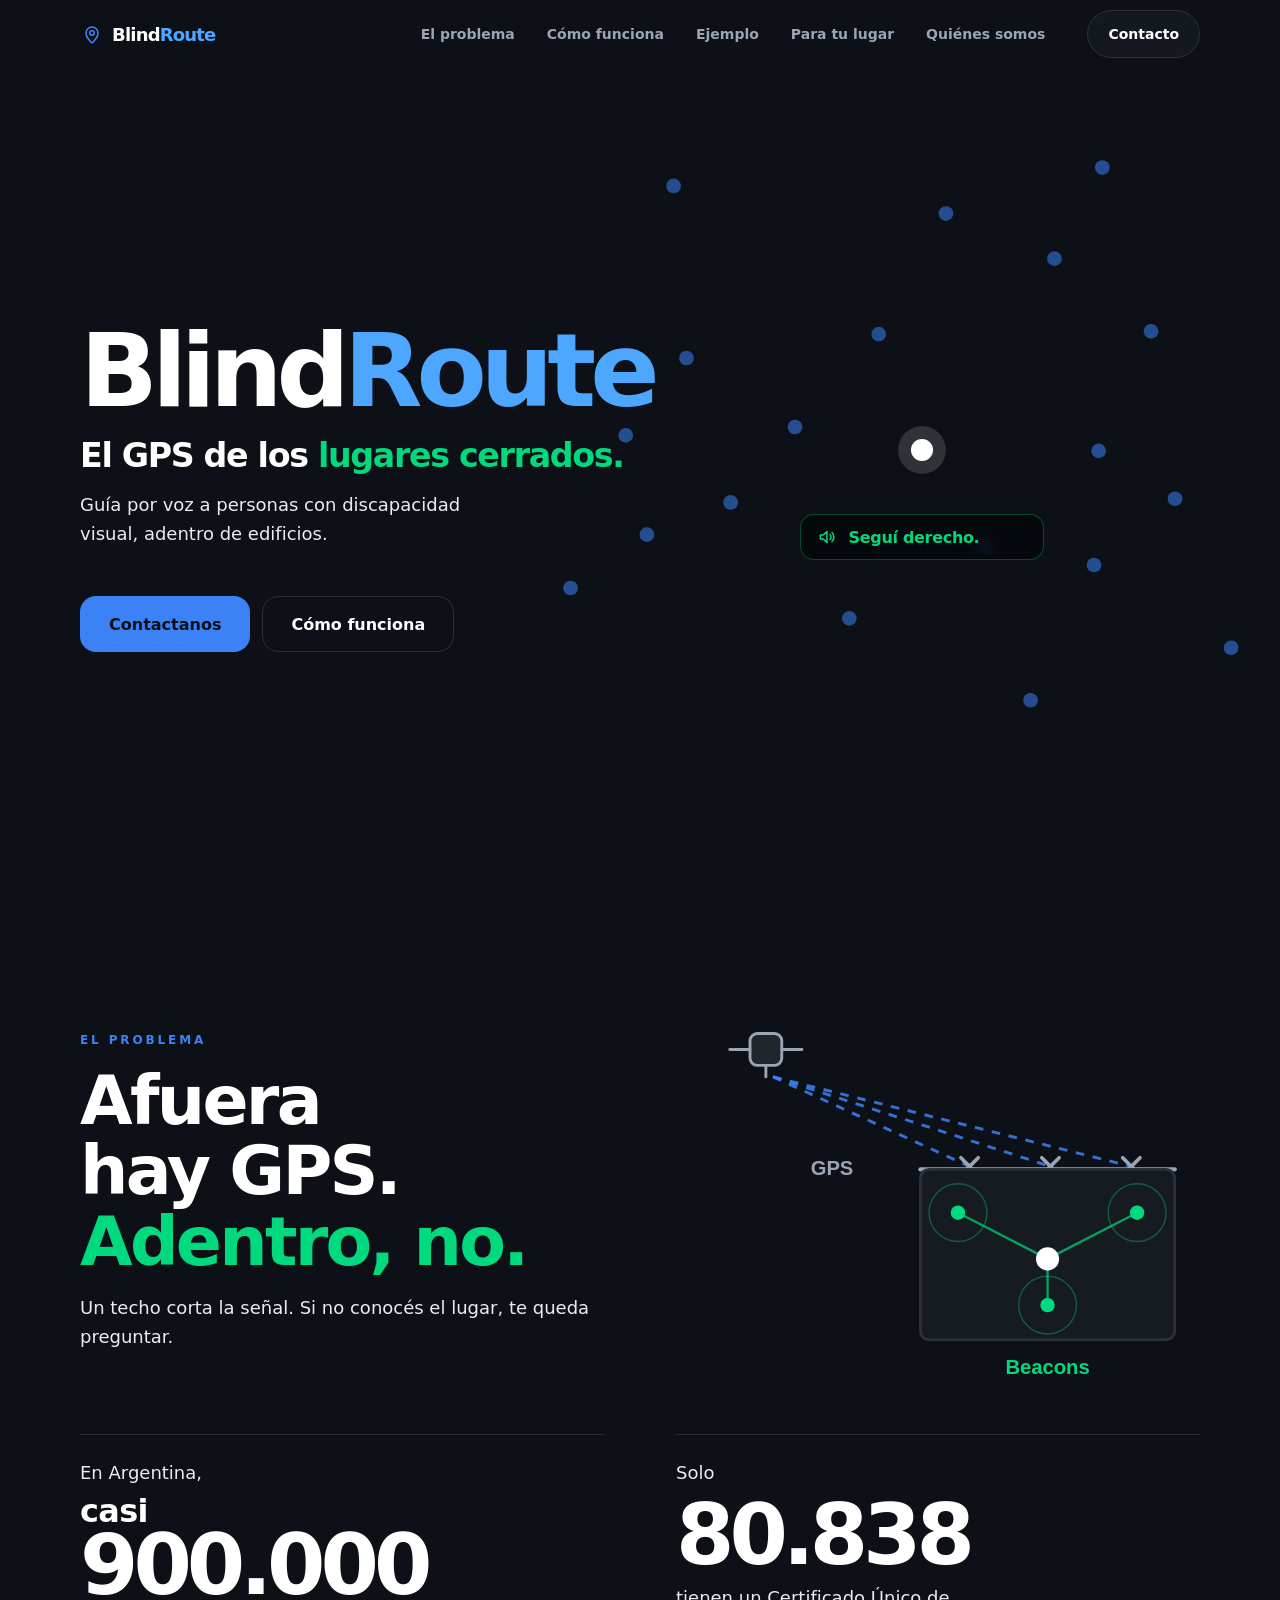
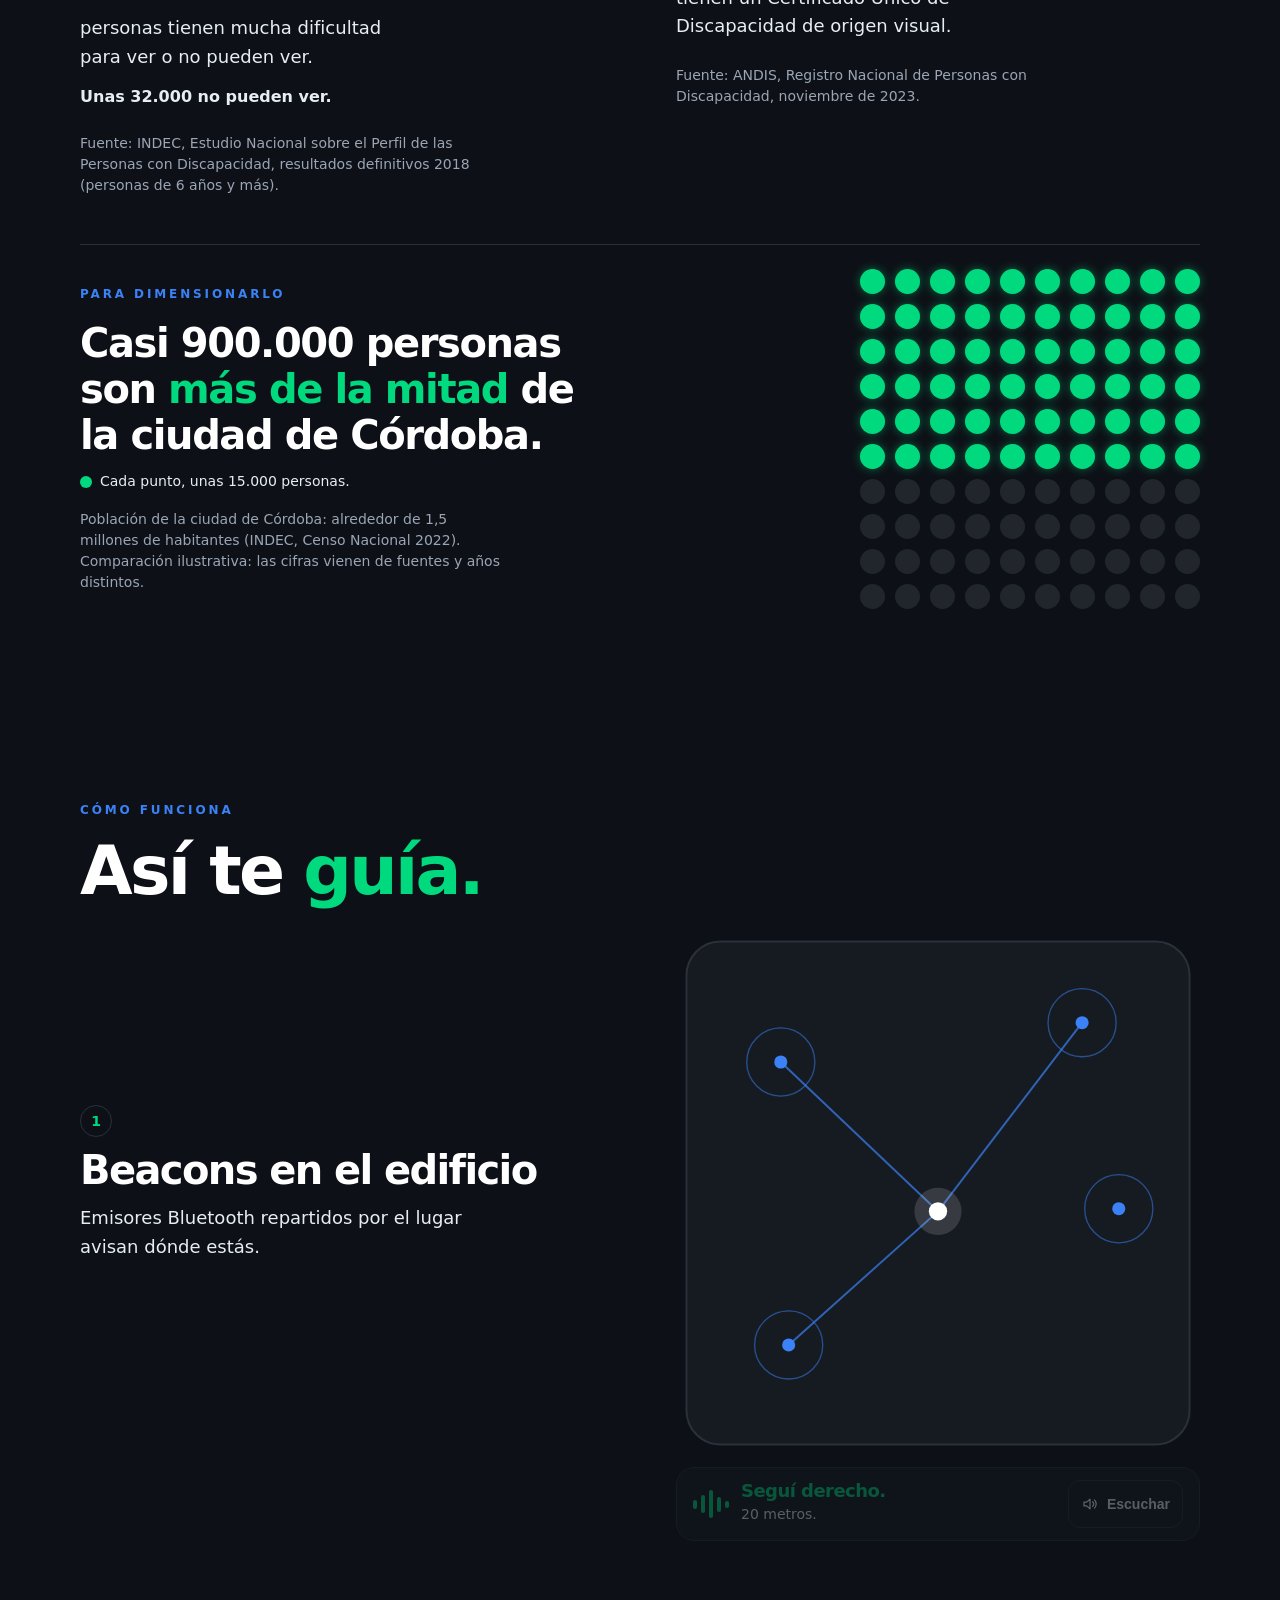
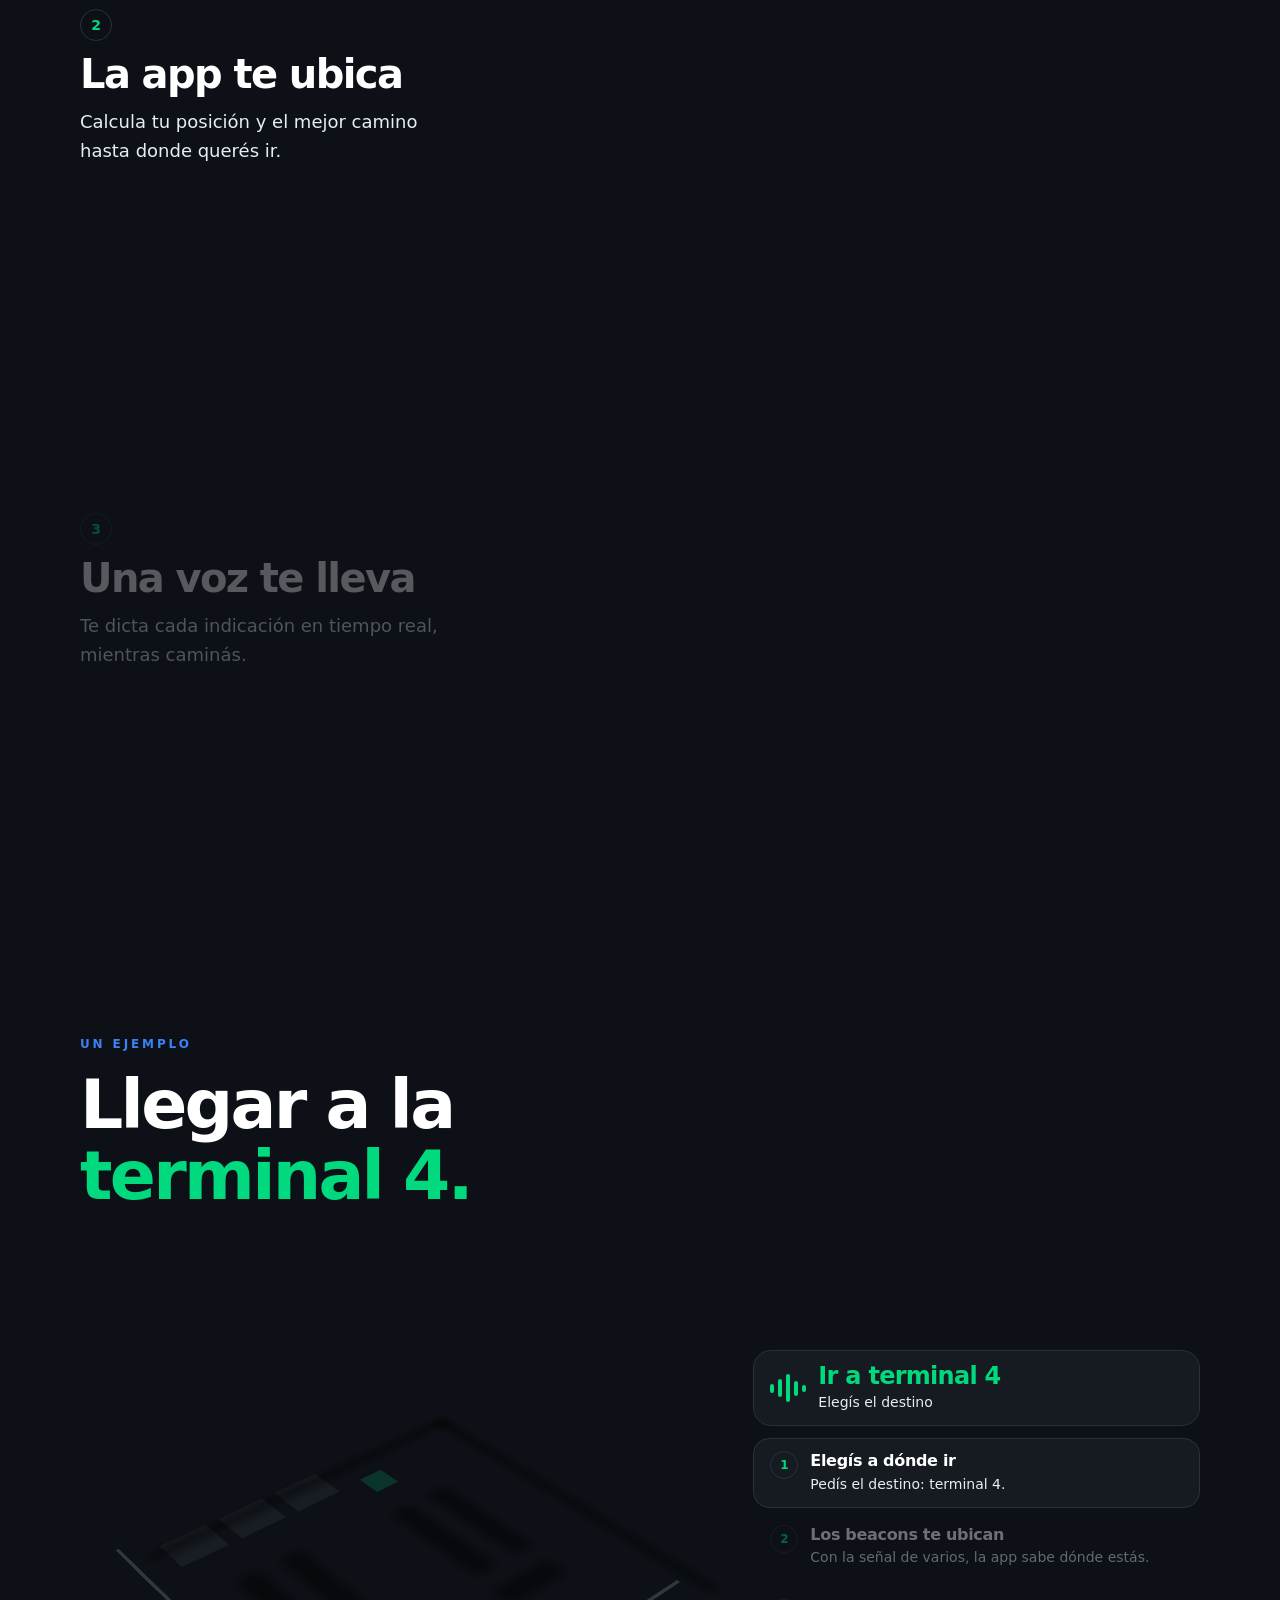
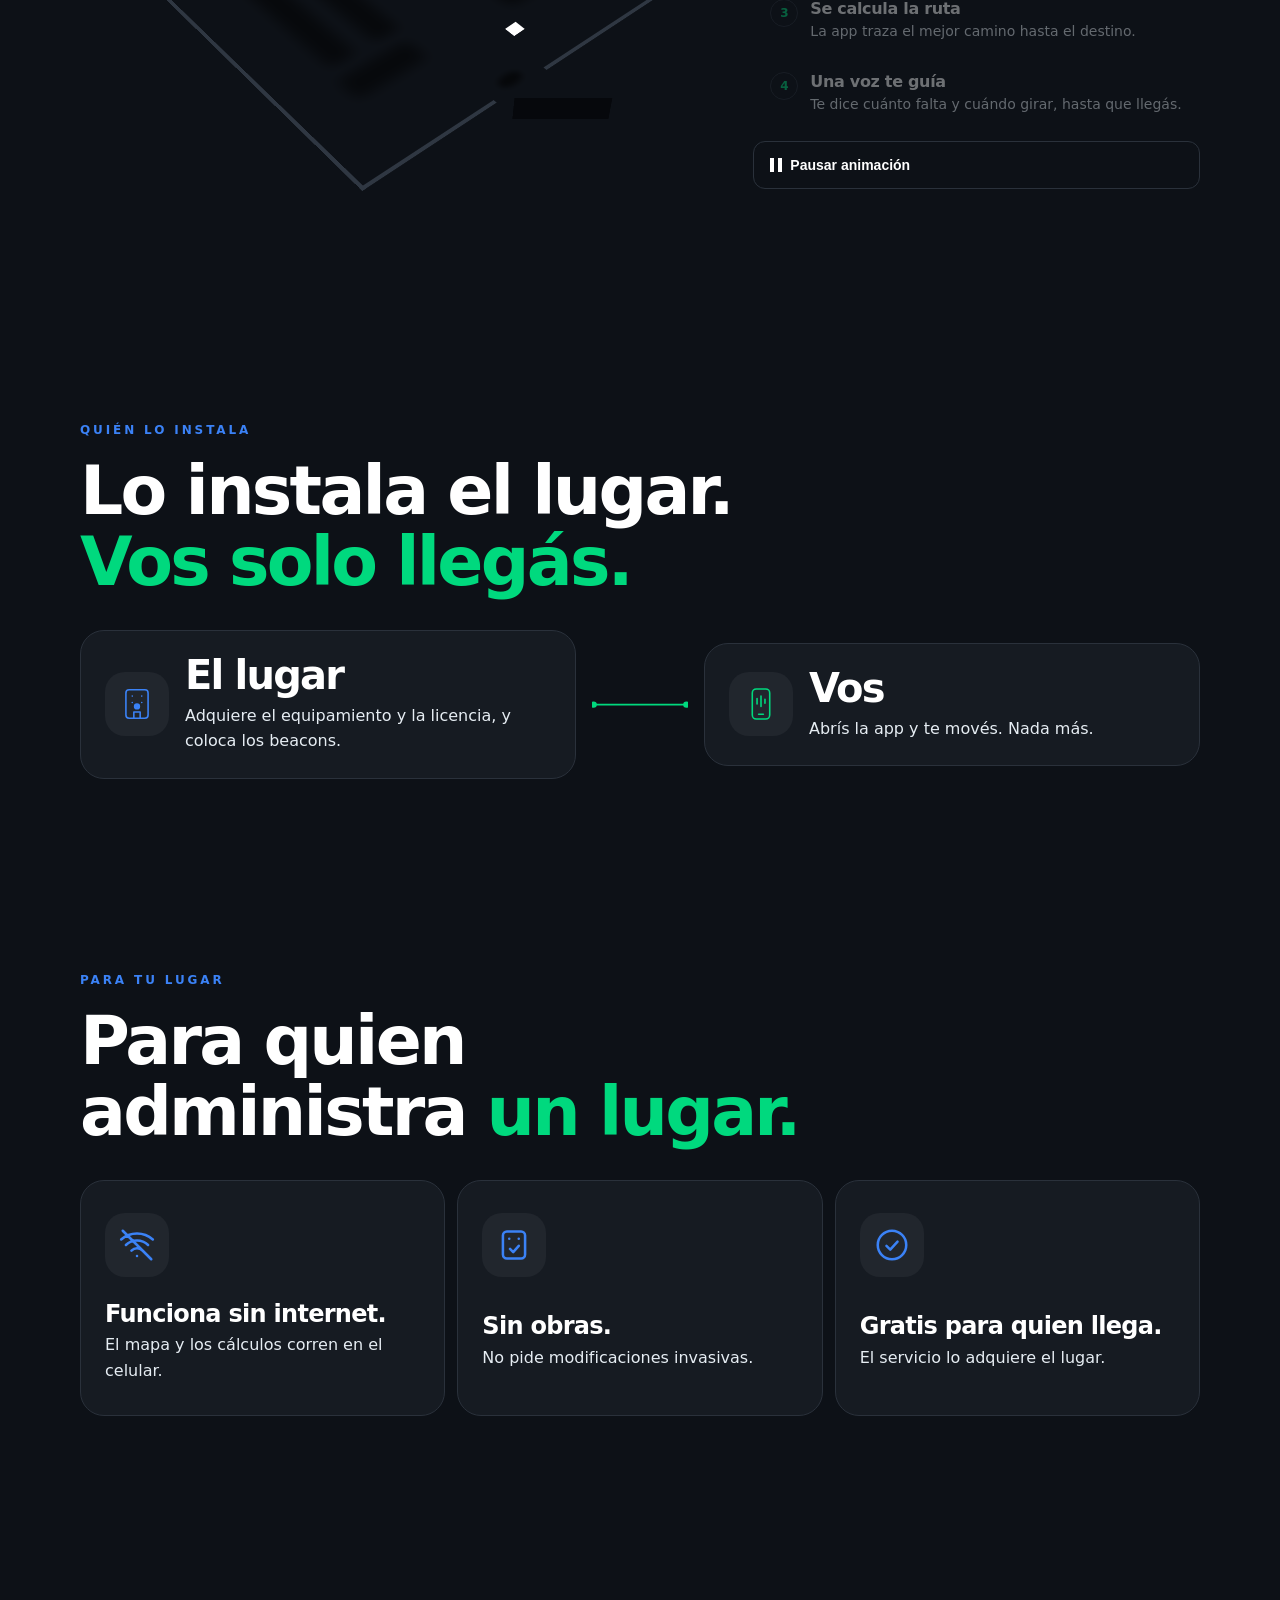
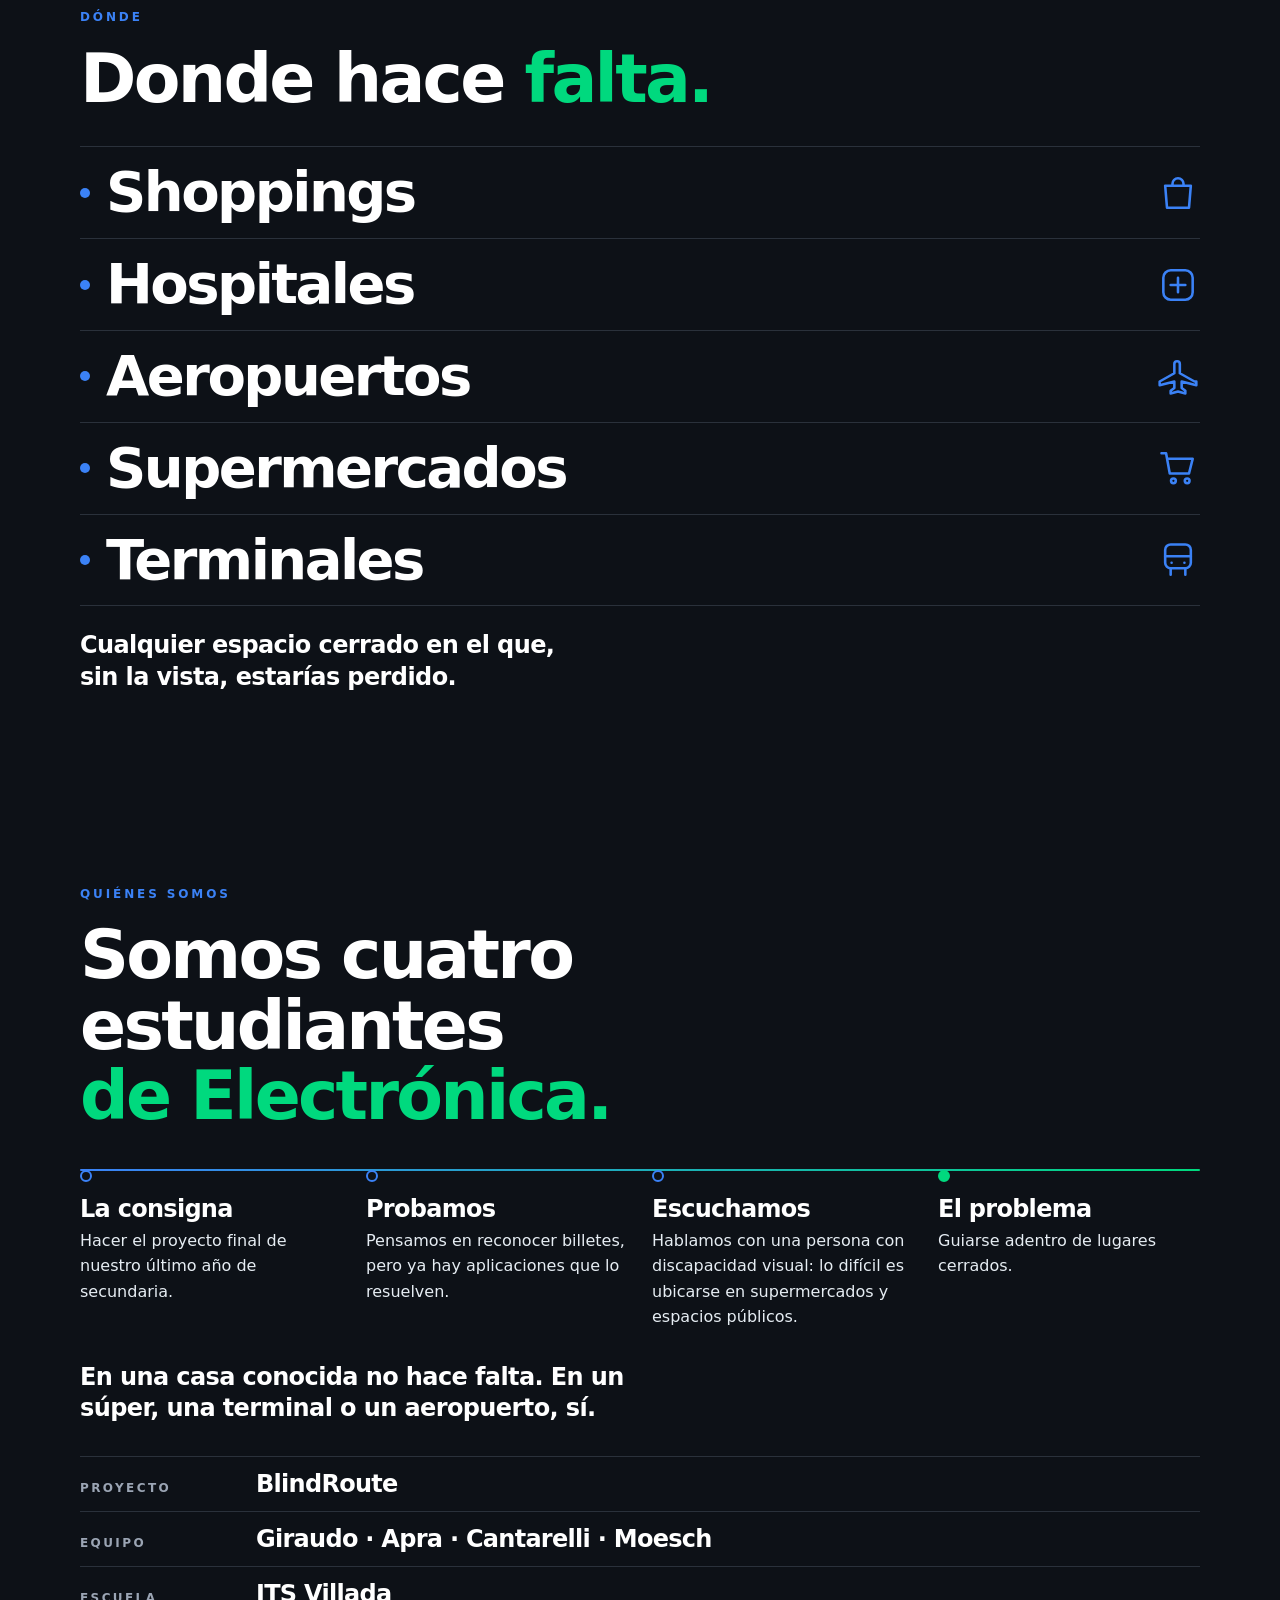
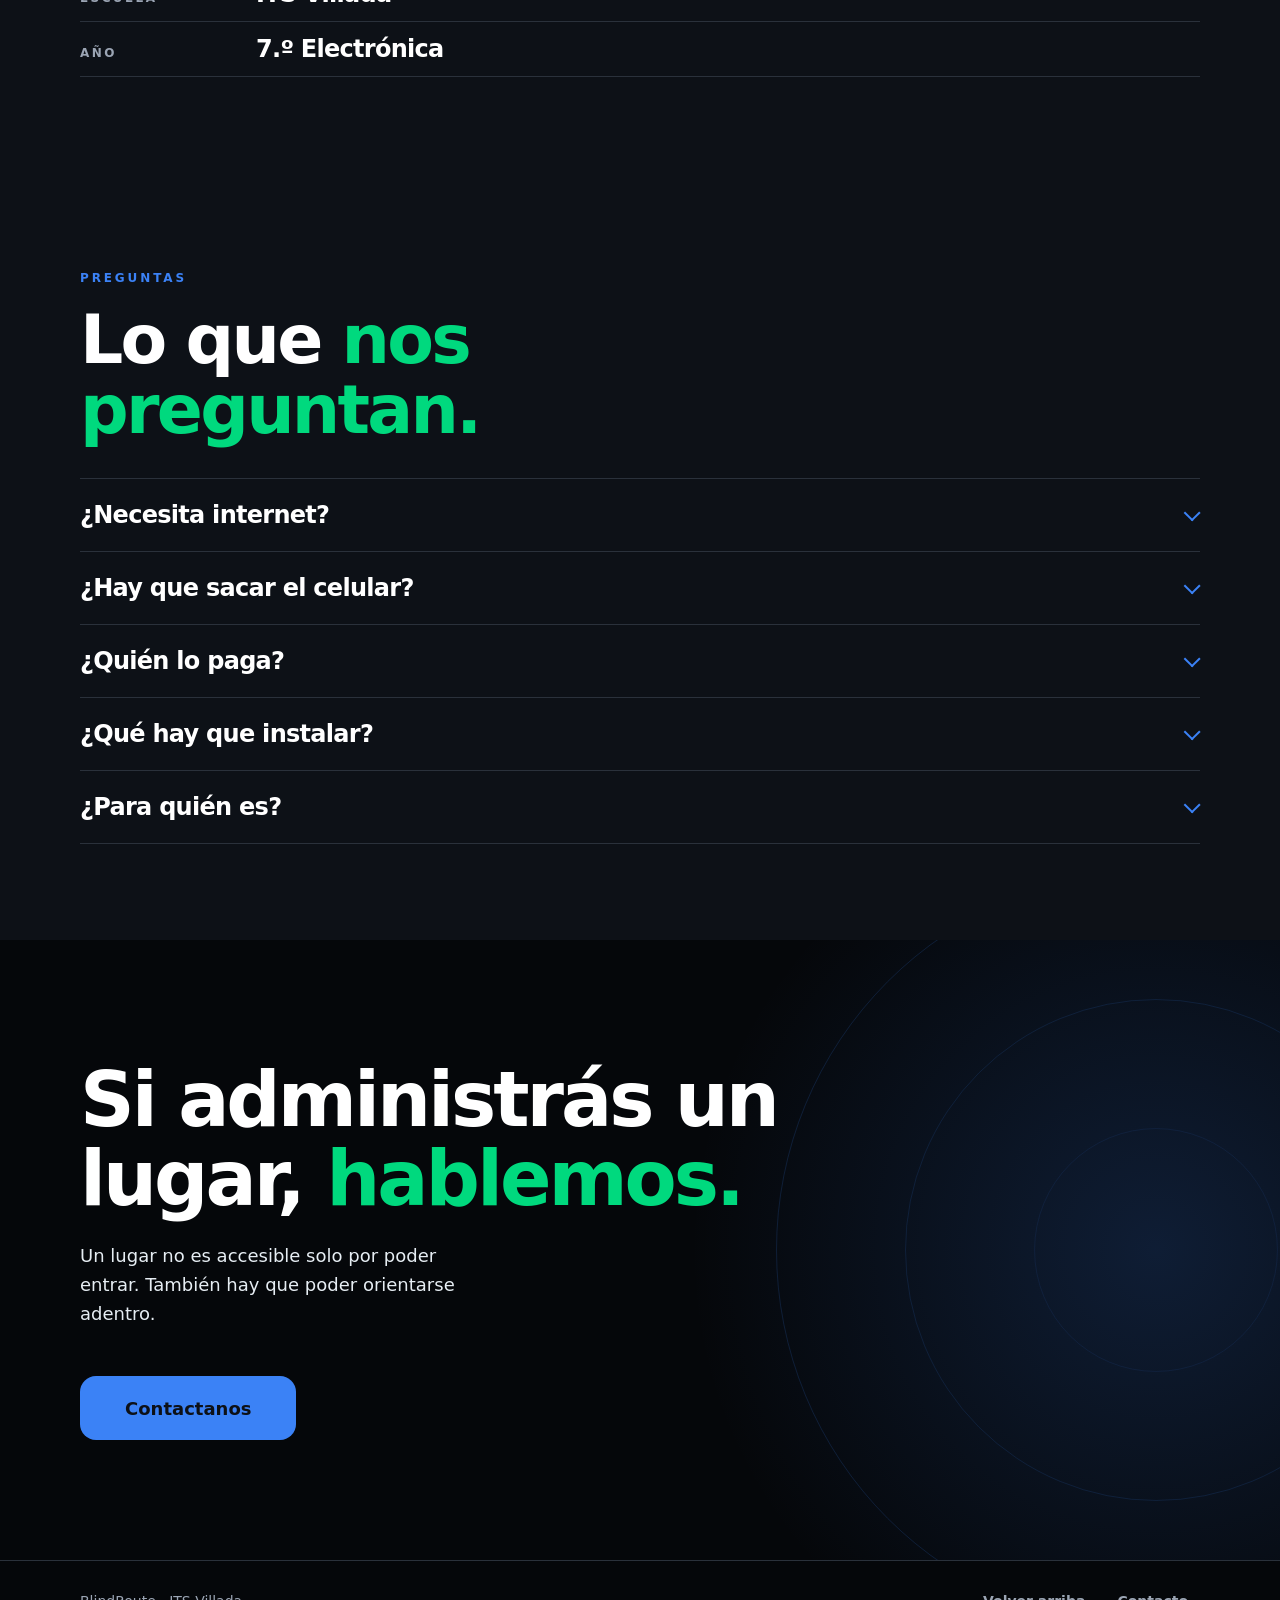
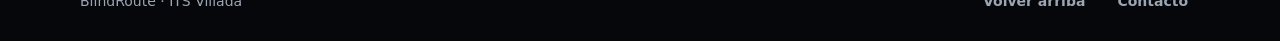
==== index.html @ 5368b957 "Sitio web de BlindRoute" ====
<!doctype html>
<html lang="es-AR">
<head>
<meta charset="utf-8">
<meta name="viewport" content="width=device-width, initial-scale=1, viewport-fit=cover">
<title>BlindRoute · El GPS de los lugares cerrados</title>
<meta name="description" content="BlindRoute guía por voz a personas con discapacidad visual adentro de lugares cerrados, donde el GPS no llega. Proyecto final de 7.º Electrónica, ITS Villada.">
<meta name="theme-color" content="#0D1117">
<meta name="color-scheme" content="dark">
<meta property="og:type" content="website">
<meta property="og:locale" content="es_AR">
<meta property="og:site_name" content="BlindRoute">
<meta property="og:title" content="BlindRoute · El GPS de los lugares cerrados">
<meta property="og:description" content="Navegación por voz adentro de edificios, para personas con discapacidad visual.">
<!-- PENDIENTE (dominio): og:url, og:image (URL absoluta de assets/img/og.png) y <link rel="canonical">. Ver CLAUDE.md. -->
<link rel="icon" href="assets/img/favicon.svg" type="image/svg+xml">
<link rel="apple-touch-icon" href="assets/img/apple-touch-icon.png">
<link rel="stylesheet" href="assets/css/site.css?v=9">
</head>
<body>

<svg width="0" height="0" style="position:absolute" aria-hidden="true" focusable="false">
  <defs>
    <symbol id="i-pin" viewBox="0 0 24 24"><path d="M12 21s-6-5.4-6-10a6 6 0 1 1 12 0c0 4.6-6 10-6 10z"/><circle cx="12" cy="11" r="2.2"/></symbol>
    <symbol id="i-speaker" viewBox="0 0 24 24"><path d="M4 9.5v5h3.5L12 18.5v-13L7.5 9.5H4z"/><path d="M15.5 9a4 4 0 0 1 0 6M18 6.5a8 8 0 0 1 0 11"/></symbol>
    <symbol id="i-store" viewBox="0 0 24 24"><path d="M5 8h14l-1 12H6L5 8z"/><path d="M9 8V7a3 3 0 0 1 6 0v1"/></symbol>
    <symbol id="i-hospital" viewBox="0 0 24 24"><rect x="4" y="4" width="16" height="16" rx="4"/><path d="M12 8v8M8 12h8"/></symbol>
    <symbol id="i-plane" viewBox="0 0 24 24"><path d="M21 15l-8-4.5V5.5a1.5 1.5 0 0 0-3 0v5L2 15v2l8-2v3.5l-2 1.5v1.5l4-1 4 1V20l-2-1.5V15l8 2v-2z"/></symbol>
    <symbol id="i-cart" viewBox="0 0 24 24"><path d="M3 4h2.5l2 11h10.5l2-8H6.6"/><circle cx="9.5" cy="19" r="1.3"/><circle cx="17" cy="19" r="1.3"/></symbol>
    <symbol id="i-bus" viewBox="0 0 24 24"><rect x="5" y="3.5" width="14" height="13" rx="3"/><path d="M5 10h14M8 16.5V20M16 16.5V20M8.5 13.5h.01M15.5 13.5h.01"/></symbol>
    <symbol id="i-offline" viewBox="0 0 24 24"><path d="M2 8.5a15 15 0 0 1 20 0M5 12a10 10 0 0 1 14 0M8.5 15.5a5 5 0 0 1 7 0M12 19h.01M3 3l18 18"/></symbol>
    <symbol id="i-obras" viewBox="0 0 24 24"><rect x="5" y="3.5" width="14" height="17" rx="2.5"/><path d="M9 8h.01M15 8h.01M9.5 14.5l2 2 3.5-4"/></symbol>
    <symbol id="i-gratis" viewBox="0 0 24 24"><circle cx="12" cy="12" r="9"/><path d="M8.5 12.5l2.4 2.4 4.6-5"/></symbol>
  </defs>
</svg>

<a class="skip" href="#contenido">Saltar al contenido</a>

<header class="top">
  <div class="caja">
    <a class="brand" href="#inicio" aria-label="BlindRoute, inicio"><svg class="ico pin" aria-hidden="true"><use href="#i-pin"/></svg><span>Blind<span class="marca-r">Route</span></span></a>
    <nav class="nav" aria-label="Secciones">
      <a href="#problema">El problema</a>
      <a href="#como-funciona">Cómo funciona</a>
      <a href="#ejemplo">Ejemplo</a>
      <a href="#para-tu-lugar">Para tu lugar</a>
      <a href="#somos">Quiénes somos</a>
    </nav>
    <a class="pill" href="contacto/">Contacto</a>
  </div>
  <div class="avance" aria-hidden="true"></div>
</header>

<main id="contenido">

  <!-- Inicio -->
  <section class="hero" id="inicio" aria-labelledby="h-inicio">
    <div class="campo-wrap" aria-hidden="true">
      <svg class="campo" viewBox="0 0 1000 1000" aria-hidden="true" focusable="false"><g class="ondas"><circle class="onda" cx="500" cy="500" r="480" style="--d:0s"/><circle class="onda" cx="500" cy="500" r="480" style="--d:-1.6s"/><circle class="onda" cx="500" cy="500" r="480" style="--d:-3.2s"/></g><g class="reposo"><circle cx="500" cy="500" r="160"/><circle cx="500" cy="500" r="320"/><circle cx="500" cy="500" r="480"/></g><g class="faros"><circle class="faro" cx="201" cy="592" r="8" style="--t:1.53s"/><circle class="faro" cx="749" cy="371" r="8" style="--t:1.21s"/><circle class="faro" cx="178" cy="484" r="8" style="--t:0.03s"/><circle class="faro" cx="618" cy="772" r="8" style="--t:1.37s"/><circle class="faro" cx="230" cy="213" r="8" style="--t:0.74s"/><circle class="faro" cx="687" cy="625" r="8" style="--t:0.65s"/><circle class="faro" cx="836" cy="715" r="8" style="--t:0.79s"/><circle class="faro" cx="453" cy="374" r="8" style="--t:1.34s"/><circle class="faro" cx="950" cy="449" r="8" style="--t:1.33s"/><circle class="faro" cx="569" cy="605" r="8" style="--t:1.25s"/><circle class="faro" cx="362" cy="475" r="8" style="--t:1.41s"/><circle class="faro" cx="775" cy="553" r="8" style="--t:1.20s"/><circle class="faro" cx="118" cy="650" r="8" style="--t:0.91s"/><circle class="faro" cx="292" cy="557" r="8" style="--t:0.56s"/><circle class="faro" cx="696" cy="193" r="8" style="--t:0.44s"/><circle class="faro" cx="421" cy="683" r="8" style="--t:0.39s"/><circle class="faro" cx="526" cy="243" r="8" style="--t:0.98s"/><circle class="faro" cx="644" cy="292" r="8" style="--t:0.93s"/><circle class="faro" cx="692" cy="501" r="8" style="--t:0.32s"/><circle class="faro" cx="244" cy="400" r="8" style="--t:1.14s"/></g><circle class="yo-halo" cx="500" cy="500" r="26"/><circle class="yo" cx="500" cy="500" r="12"/></svg>
      <div class="subtitulo">
        <svg class="ico" aria-hidden="true"><use href="#i-speaker"/></svg>
        <span class="frases"><b>Seguí derecho.</b><b>Girá a la derecha.</b><b>Llegaste.</b></span>
      </div>
    </div>
    <div class="hero-txt">
      <h1 id="h-inicio" class="rise" style="--i:1">Blind<span class="marca-r">Route</span></h1>
      <p class="eslogan rise" style="--i:2">El GPS de los <span>lugares cerrados.</span></p>
      <p class="lead rise" style="--i:3">Guía por voz a personas con discapacidad visual, adentro de edificios.</p>
      <div class="btns rise" style="--i:4">
        <a class="btn btn-primary" href="contacto/">Contactanos</a>
        <a class="btn btn-ghost" href="#como-funciona">Cómo funciona</a>
      </div>
    </div>
  </section>

  <!-- El problema -->
  <section class="sec problema" id="problema" aria-labelledby="h-problema">
    <div class="wrap">
      <div class="prob">
        <div>
          <p class="eyebrow reveal">El problema</p>
          <h2 id="h-problema" class="reveal" style="--i:1">Afuera hay GPS. <span>Adentro, no.</span></h2>
          <p class="lead reveal" style="--i:2">Un techo corta la señal. Si no conocés el lugar, te queda preguntar.</p>
        </div>
        <figure class="diag reveal" style="--i:2">
          <svg viewBox="0 0 360 270" role="img" aria-label="Un satélite envía señal de GPS, pero el techo de un edificio la frena. Adentro, los beacons sí llegan a la persona.">
            <g class="sat"><rect x="54" y="26" width="22" height="22" rx="5"/><path d="M40 37h14M76 37h14M65 48v8"/></g>
            <g class="rayos"><path d="M70 56L206 118"/><path d="M70 56L262 118"/><path d="M70 56L318 118"/></g>
            <g class="tope"><path d="M200 112l12 12M212 112l-12 12"/><path d="M256 112l12 12M268 112l-12 12"/><path d="M312 112l12 12M324 112l-12 12"/></g>
            <path class="techo" d="M172 120H348"/>
            <rect class="edificio" x="172" y="120" width="176" height="118" rx="6"/>
            <g class="adentro">
              <circle class="anillo-d" cx="198" cy="150" r="20"/><circle class="punto-d" cx="198" cy="150" r="5"/>
              <circle class="anillo-d" cx="322" cy="150" r="20"/><circle class="punto-d" cx="322" cy="150" r="5"/>
              <circle class="anillo-d" cx="260" cy="214" r="20"/><circle class="punto-d" cx="260" cy="214" r="5"/>
              <path class="enlace" d="M198 150L260 182M322 150L260 182M260 214L260 182"/>
              <circle class="persona-d" cx="260" cy="182" r="8"/>
            </g>
            <text class="et et-gps" x="96" y="124">GPS</text>
            <text class="et et-b" x="260" y="262" text-anchor="middle">Beacons</text>
          </svg>
        </figure>
      </div>
      <div class="cifras">
        <article class="cifra reveal" style="--i:1">
          <p class="d">En Argentina, <strong class="num"><span class="casi">casi</span> <span class="nn">900.000</span></strong> personas tienen mucha dificultad para ver o no pueden ver.</p>
          <p class="apoyo">Unas 32.000 no pueden ver.</p>
          <p class="fuente">Fuente: INDEC, Estudio Nacional sobre el Perfil de las Personas con Discapacidad, resultados definitivos 2018 (personas de 6 años y más).</p>
        </article>
        <article class="cifra reveal" style="--i:2">
          <p class="d">Solo <strong class="num"><span class="nn">80.838</span></strong> tienen un Certificado Único de Discapacidad de origen visual.</p>
          <p class="fuente">Fuente: ANDIS, Registro Nacional de Personas con Discapacidad, noviembre de 2023.</p>
        </article>
      </div>

      <!-- Analogía: casi 900.000 personas frente a la población de la ciudad de Córdoba (alrededor de 1,5 millones, Censo 2022). -->
      <figure class="cba reveal" style="--i:3" aria-labelledby="cba-frase">
        <div class="cba-txt">
          <p class="eyebrow">Para dimensionarlo</p>
          <p class="cba-frase" id="cba-frase">Casi 900.000 personas son <strong>más de la mitad</strong> de la ciudad de Córdoba.</p>
          <p class="cba-leyenda"><span class="pt" aria-hidden="true"></span>Cada punto, unas 15.000 personas.</p>
          <figcaption class="fuente">Población de la ciudad de Córdoba: alrededor de 1,5 millones de habitantes (INDEC, Censo Nacional 2022). Comparación ilustrativa: las cifras vienen de fuentes y años distintos.</figcaption>
        </div>
        <div class="cba-grilla" aria-hidden="true"><i class="on" style="--k:0"></i><i class="on" style="--k:1"></i><i class="on" style="--k:2"></i><i class="on" style="--k:3"></i><i class="on" style="--k:4"></i><i class="on" style="--k:5"></i><i class="on" style="--k:6"></i><i class="on" style="--k:7"></i><i class="on" style="--k:8"></i><i class="on" style="--k:9"></i><i class="on" style="--k:10"></i><i class="on" style="--k:11"></i><i class="on" style="--k:12"></i><i class="on" style="--k:13"></i><i class="on" style="--k:14"></i><i class="on" style="--k:15"></i><i class="on" style="--k:16"></i><i class="on" style="--k:17"></i><i class="on" style="--k:18"></i><i class="on" style="--k:19"></i><i class="on" style="--k:20"></i><i class="on" style="--k:21"></i><i class="on" style="--k:22"></i><i class="on" style="--k:23"></i><i class="on" style="--k:24"></i><i class="on" style="--k:25"></i><i class="on" style="--k:26"></i><i class="on" style="--k:27"></i><i class="on" style="--k:28"></i><i class="on" style="--k:29"></i><i class="on" style="--k:30"></i><i class="on" style="--k:31"></i><i class="on" style="--k:32"></i><i class="on" style="--k:33"></i><i class="on" style="--k:34"></i><i class="on" style="--k:35"></i><i class="on" style="--k:36"></i><i class="on" style="--k:37"></i><i class="on" style="--k:38"></i><i class="on" style="--k:39"></i><i class="on" style="--k:40"></i><i class="on" style="--k:41"></i><i class="on" style="--k:42"></i><i class="on" style="--k:43"></i><i class="on" style="--k:44"></i><i class="on" style="--k:45"></i><i class="on" style="--k:46"></i><i class="on" style="--k:47"></i><i class="on" style="--k:48"></i><i class="on" style="--k:49"></i><i class="on" style="--k:50"></i><i class="on" style="--k:51"></i><i class="on" style="--k:52"></i><i class="on" style="--k:53"></i><i class="on" style="--k:54"></i><i class="on" style="--k:55"></i><i class="on" style="--k:56"></i><i class="on" style="--k:57"></i><i class="on" style="--k:58"></i><i class="on" style="--k:59"></i><i></i><i></i><i></i><i></i><i></i><i></i><i></i><i></i><i></i><i></i><i></i><i></i><i></i><i></i><i></i><i></i><i></i><i></i><i></i><i></i><i></i><i></i><i></i><i></i><i></i><i></i><i></i><i></i><i></i><i></i><i></i><i></i><i></i><i></i><i></i><i></i><i></i><i></i><i></i><i></i></div>
      </figure>
    </div>
  </section>

  <!-- Cómo funciona: una sola escena que cambia mientras bajás -->
  <section class="sec como" id="como-funciona" aria-labelledby="h-como">
    <div class="wrap">
      <p class="eyebrow reveal">Cómo funciona</p>
      <h2 id="h-como" class="reveal" style="--i:1">Así te <span>guía.</span></h2>
    </div>
    <div class="demo wrap" data-step="3">
      <div class="escena-wrap">
        <svg class="escena" viewBox="0 0 400 400" role="img" aria-label="Esquema de un espacio con cuatro beacons. La app calcula tu posición a partir de la señal de tres de ellos y traza el camino hasta tu destino.">
          <rect class="marco" x="8" y="8" width="384" height="384" rx="26"/>
          <g class="beacons">
            <g class="beacon"><circle class="anillo" cx="80" cy="100" r="26"/><circle class="anillo a2" cx="80" cy="100" r="26"/><circle class="punto" cx="80" cy="100" r="5"/></g>
            <g class="beacon"><circle class="anillo" cx="310" cy="70" r="26"/><circle class="anillo a2" cx="310" cy="70" r="26"/><circle class="punto" cx="310" cy="70" r="5"/></g>
            <g class="beacon"><circle class="anillo" cx="338" cy="212" r="26"/><circle class="anillo a2" cx="338" cy="212" r="26"/><circle class="punto" cx="338" cy="212" r="5"/></g>
            <g class="beacon"><circle class="anillo" cx="86" cy="316" r="26"/><circle class="anillo a2" cx="86" cy="316" r="26"/><circle class="punto" cx="86" cy="316" r="5"/></g>
          </g>
          <g class="lineas">
            <path pathLength="1" d="M200 214 L80 100"/><path pathLength="1" d="M200 214 L310 70"/><path pathLength="1" d="M200 214 L86 316"/>
          </g>
          <path class="camino" pathLength="1" d="M200 214 V340 H312"/>
          <circle class="meta" cx="312" cy="340" r="9"/>
          <circle class="tu-halo" cx="200" cy="214" r="18"/><circle class="tu" cx="200" cy="214" r="7"/>
        </svg>
        <div class="voz" aria-live="polite">
          <div class="onda-voz" aria-hidden="true"><i></i><i></i><i></i><i></i><i></i></div>
          <div><b>Seguí derecho.</b><span>20 metros.</span></div>
          <button class="hablar" type="button" aria-label="Escuchar la indicación" aria-pressed="false" data-frase="Seguí derecho, 20 metros." hidden>
            <svg class="ico" aria-hidden="true"><use href="#i-speaker"/></svg><span>Escuchar</span>
          </button>
        </div>
      </div>
      <ol class="pasos" role="list">
        <li class="paso" data-n="1">
          <span class="n" aria-hidden="true">1</span>
          <h3>Beacons en el edificio</h3>
          <p>Emisores Bluetooth repartidos por el lugar avisan dónde estás.</p>
        </li>
        <li class="paso" data-n="2">
          <span class="n" aria-hidden="true">2</span>
          <h3>La app te ubica</h3>
          <p>Calcula tu posición y el mejor camino hasta donde querés ir.</p>
        </li>
        <li class="paso" data-n="3">
          <span class="n" aria-hidden="true">3</span>
          <h3>Una voz te lleva</h3>
          <p>Te dicta cada indicación en tiempo real, mientras caminás.</p>
        </li>
      </ol>
    </div>
  </section>

  <!-- Ejemplo de funcionamiento en perspectiva -->
  <section class="sec ejemplo" id="ejemplo" aria-labelledby="h-ejemplo">
    <div class="wrap">
      <p class="eyebrow reveal">Un ejemplo</p>
      <h2 id="h-ejemplo" class="reveal" style="--i:1">Llegar a la <span>terminal 4.</span></h2>
      <p class="lead reveal" style="--i:2">Entrás a un aeropuerto que no conocés. Decís a dónde ir y la app te lleva.</p>
      <div class="rec3d" data-ejemplo data-fase="4">
        <div class="vista" role="img" aria-label="Vista en perspectiva de un aeropuerto con entrada, cuatro terminales y cinco beacons. La persona pide ir a la terminal 4, los beacons la ubican, se calcula la ruta y una voz la guía: sigue derecho, gira a la derecha y llega.">
          <div class="mundo" aria-hidden="true">
            <div class="piso"></div>
            <div class="bahia" style="left:40px" data-n="1"></div><div class="bahia" style="left:112px" data-n="2"></div><div class="bahia" style="left:184px" data-n="3"></div><div class="bahia meta-b" style="left:256px" data-n="4"></div><div class="caja3 pared" style="--x:0px;--y:0px;--w:400px;--d:8px;--h:52px"><i class="f-cima"></i><i class="f-frente"></i><i class="f-lado"></i></div><div class="caja3 pared" style="--x:392px;--y:0px;--w:8px;--d:400px;--h:52px"><i class="f-cima"></i><i class="f-frente"></i><i class="f-lado"></i></div><div class="caja3 bajo" style="--x:0px;--y:0px;--w:4px;--d:400px;--h:4px"><i class="f-cima"></i><i class="f-frente"></i><i class="f-lado"></i></div><div class="caja3 bajo" style="--x:0px;--y:396px;--w:150px;--d:4px;--h:4px"><i class="f-cima"></i><i class="f-frente"></i><i class="f-lado"></i></div><div class="caja3 bajo" style="--x:212px;--y:396px;--w:188px;--d:4px;--h:4px"><i class="f-cima"></i><i class="f-frente"></i><i class="f-lado"></i></div><div class="caja3 " style="--x:52px;--y:96px;--w:22px;--d:150px;--h:42px"><i class="f-cima"></i><i class="f-frente"></i><i class="f-lado"></i></div><div class="caja3 " style="--x:104px;--y:96px;--w:22px;--d:150px;--h:42px"><i class="f-cima"></i><i class="f-frente"></i><i class="f-lado"></i></div><div class="caja3 " style="--x:240px;--y:110px;--w:22px;--d:130px;--h:42px"><i class="f-cima"></i><i class="f-frente"></i><i class="f-lado"></i></div><div class="caja3 " style="--x:292px;--y:110px;--w:22px;--d:130px;--h:42px"><i class="f-cima"></i><i class="f-frente"></i><i class="f-lado"></i></div><div class="caja3 " style="--x:52px;--y:276px;--w:74px;--d:22px;--h:30px"><i class="f-cima"></i><i class="f-frente"></i><i class="f-lado"></i></div><div class="caja3 " style="--x:240px;--y:276px;--w:74px;--d:22px;--h:30px"><i class="f-cima"></i><i class="f-frente"></i><i class="f-lado"></i></div><svg class="ruta3" viewBox="0 0 400 400"><path pathLength="1" d="M181 385 V76 H284"/></svg><svg class="loc3" viewBox="0 0 400 400"><path pathLength="1" d="M181 385 L60 350"/><path pathLength="1" d="M181 385 L181 230"/><path pathLength="1" d="M181 385 L350 200"/></svg><div class="faro3" style="left:60px;top:350px;--r:0s"></div><div class="faro3" style="left:320px;top:350px;--r:0.8s"></div><div class="faro3" style="left:181px;top:230px;--r:1.6s"></div><div class="faro3" style="left:181px;top:80px;--r:2.4s"></div><div class="faro3" style="left:350px;top:200px;--r:3.2s"></div><div class="meta3" style="left:284px;top:76px"></div><div class="cartel entrada" style="left:181px;top:446px"><span>Entrada</span></div><div class="persona"><div class="fig"></div></div><div class="globo" style="left:181px;top:385px"><span>Ir a terminal 4</span></div>
          </div>
        </div>
        <div class="lateral">
          <div class="estado" aria-hidden="true">
            <div class="onda-voz"><i></i><i></i><i></i><i></i><i></i></div>
            <div><b>Llegaste.</b><span>Terminal 4.</span></div>
          </div>
          <ol class="fases" role="list">
            <li class="fase"><span class="n" aria-hidden="true">1</span><div><h3>Elegís a dónde ir</h3><p>Pedís el destino: terminal 4.</p></div></li>
            <li class="fase"><span class="n" aria-hidden="true">2</span><div><h3>Los beacons te ubican</h3><p>Con la señal de varios, la app sabe dónde estás.</p></div></li>
            <li class="fase"><span class="n" aria-hidden="true">3</span><div><h3>Se calcula la ruta</h3><p>La app traza el mejor camino hasta el destino.</p></div></li>
            <li class="fase"><span class="n" aria-hidden="true">4</span><div><h3>Una voz te guía</h3><p>Te dice cuánto falta y cuándo girar, hasta que llegás.</p></div></li>
          </ol>
          <button class="pausa" type="button" aria-pressed="false"><span class="ico-pausa" aria-hidden="true"></span><span class="txt">Pausar animación</span></button>
        </div>
      </div>
    </div>
  </section>

  <!-- Quién lo instala -->
  <section class="sec instala" id="instalacion" aria-labelledby="h-instala">
    <div class="wrap">
      <p class="eyebrow reveal">Quién lo instala</p>
      <h2 id="h-instala" class="reveal" style="--i:1">Lo instala el lugar. <span>Vos solo llegás.</span></h2>
      <div class="dos">
        <div class="lado reveal" style="--i:2">
          <span class="figura" aria-hidden="true"><svg viewBox="0 0 48 48" fill="none" stroke="currentColor" stroke-width="2" stroke-linecap="round" stroke-linejoin="round"><rect x="10" y="6" width="28" height="36" rx="4"/><path d="M18 14h.01M30 14h.01M18 22h.01M30 22h.01M20 42v-8h8v8"/><circle class="latido-i" cx="24" cy="27" r="3" fill="currentColor"/></svg></span>
          <div><p class="quien">El lugar</p><p>Adquiere el equipamiento y la licencia, y coloca los beacons.</p></div>
        </div>
        <svg class="union reveal" viewBox="0 0 120 24" aria-hidden="true" focusable="false"><path class="hilo" pathLength="1" d="M2 12 H118"/><circle cx="2" cy="12" r="4"/><circle cx="118" cy="12" r="4"/></svg>
        <div class="lado reveal" style="--i:3">
          <span class="figura" aria-hidden="true"><svg viewBox="0 0 48 48" fill="none" stroke="currentColor" stroke-width="2" stroke-linecap="round" stroke-linejoin="round"><rect x="13" y="5" width="22" height="38" rx="5"/><path d="M21 37h6"/><path class="barra-i" d="M19 17v7M24 14v13M29 18v5"/></svg></span>
          <div><p class="quien">Vos</p><p>Abrís la app y te movés. Nada más.</p></div>
        </div>
      </div>
    </div>
  </section>

  <!-- Para quien administra un lugar -->
  <section class="sec ventajas" id="para-tu-lugar" aria-labelledby="h-lugar">
    <div class="wrap">
      <p class="eyebrow reveal">Para tu lugar</p>
      <h2 id="h-lugar" class="reveal" style="--i:1">Para quien administra <span>un lugar.</span></h2>
      <ul class="vent">
        <li class="reveal" style="--i:1"><span class="figura" aria-hidden="true"><svg class="ico"><use href="#i-offline"/></svg></span><div><h3>Funciona sin internet.</h3><p>El mapa y los cálculos corren en el celular.</p></div></li>
        <li class="reveal" style="--i:2"><span class="figura" aria-hidden="true"><svg class="ico"><use href="#i-obras"/></svg></span><div><h3>Sin obras.</h3><p>No pide modificaciones invasivas.</p></div></li>
        <li class="reveal" style="--i:3"><span class="figura" aria-hidden="true"><svg class="ico"><use href="#i-gratis"/></svg></span><div><h3>Gratis para quien llega.</h3><p>El servicio lo adquiere el lugar.</p></div></li>
      </ul>
    </div>
  </section>

  <!-- Dónde -->
  <section class="sec donde" id="donde" aria-labelledby="h-donde">
    <div class="wrap">
      <p class="eyebrow reveal">Dónde</p>
      <h2 id="h-donde" class="reveal" style="--i:1">Donde hace <span>falta.</span></h2>
      <ul class="lugares">
        <li class="reveal" style="--i:1">Shoppings<svg class="ico" aria-hidden="true"><use href="#i-store"/></svg></li>
        <li class="reveal" style="--i:2">Hospitales<svg class="ico" aria-hidden="true"><use href="#i-hospital"/></svg></li>
        <li class="reveal" style="--i:3">Aeropuertos<svg class="ico" aria-hidden="true"><use href="#i-plane"/></svg></li>
        <li class="reveal" style="--i:4">Supermercados<svg class="ico" aria-hidden="true"><use href="#i-cart"/></svg></li>
        <li class="reveal" style="--i:5">Terminales<svg class="ico" aria-hidden="true"><use href="#i-bus"/></svg></li>
      </ul>
      <p class="cierre-lugares reveal">Cualquier espacio cerrado en el que, sin la vista, estarías perdido.</p>
    </div>
  </section>

  <!-- Quiénes somos -->
  <section class="sec somos" id="somos" aria-labelledby="h-somos">
    <div class="wrap">
      <p class="eyebrow reveal">Quiénes somos</p>
      <h2 id="h-somos" class="reveal" style="--i:1">Somos cuatro estudiantes <span>de Electrónica.</span></h2>
      <ol class="tiempo reveal" role="list">
        <li><span class="nodo" aria-hidden="true"></span><h3>La consigna</h3><p>Hacer el proyecto final de nuestro último año de secundaria.</p></li>
        <li><span class="nodo" aria-hidden="true"></span><h3>Probamos</h3><p>Pensamos en reconocer billetes, pero ya hay aplicaciones que lo resuelven.</p></li>
        <li><span class="nodo" aria-hidden="true"></span><h3>Escuchamos</h3><p>Hablamos con una persona con discapacidad visual: lo difícil es ubicarse en supermercados y espacios públicos.</p></li>
        <li><span class="nodo" aria-hidden="true"></span><h3>El problema</h3><p>Guiarse adentro de lugares cerrados.</p></li>
      </ol>
      <p class="fuerte reveal">En una casa conocida no hace falta. En un súper, una terminal o un aeropuerto, sí.</p>
      <!-- PENDIENTE: nombres completos y roles. Por ahora solo apellidos. Ver CLAUDE.md. -->
      <dl class="ficha reveal">
        <div><dt>Proyecto</dt><dd>BlindRoute</dd></div>
        <div><dt>Equipo</dt><dd>Giraudo · Apra · Cantarelli · Moesch</dd></div>
        <div><dt>Escuela</dt><dd>ITS Villada</dd></div>
        <div><dt>Año</dt><dd>7.º Electrónica</dd></div>
      </dl>
    </div>
  </section>

  <!-- Preguntas -->
  <section class="sec preguntas" id="preguntas" aria-labelledby="h-preguntas">
    <div class="wrap">
      <p class="eyebrow reveal">Preguntas</p>
      <h2 id="h-preguntas" class="reveal" style="--i:1">Lo que <span>nos preguntan.</span></h2>
      <div class="faq">
        <details class="reveal" style="--i:1"><summary>¿Necesita internet?</summary><p>No. El mapa y los cálculos corren en el celular, así que funciona aunque no haya señal.</p></details>
        <details class="reveal" style="--i:2"><summary>¿Hay que sacar el celular?</summary><p>No hace falta mirarlo ni apuntarlo: la guía llega por voz, así que el celular puede ir guardado.</p></details>
        <details class="reveal" style="--i:3"><summary>¿Quién lo paga?</summary><p>El lugar que lo instala. La persona que lo usa no paga.</p></details>
        <details class="reveal" style="--i:4"><summary>¿Qué hay que instalar?</summary><p>Beacons, pequeños emisores Bluetooth repartidos por el lugar, y el mapa del edificio en la app.</p></details>
        <details class="reveal" style="--i:5"><summary>¿Para quién es?</summary><p>Para personas con discapacidad visual que quieren moverse solas adentro de un edificio.</p></details>
      </div>
    </div>
  </section>

  <!-- Cierre -->
  <section class="llegada" aria-labelledby="h-llegada">
    <div class="halo" aria-hidden="true"><i></i><i></i><i></i></div>
    <div class="caja">
      <h2 id="h-llegada" class="reveal">Si administrás un lugar, <span>hablemos.</span></h2>
      <p class="lead reveal" style="--i:1">Un lugar no es accesible solo por poder entrar. También hay que poder orientarse adentro.</p>
      <a class="btn btn-primary btn-lg reveal" style="--i:2" href="contacto/">Contactanos</a>
    </div>
  </section>

</main>

<footer class="pie">
  <div class="caja">
    <p>BlindRoute · ITS Villada</p>
    <nav aria-label="Pie de página">
      <a href="#inicio">Volver arriba</a>
      <a href="contacto/">Contacto</a>
    </nav>
  </div>
</footer>

<script src="assets/js/site.js?v=9" defer></script>
</body>
</html>
---- assets/css/site.css ----
/* BlindRoute · sitio v3 · "un edificio que te habla"
   El motivo es el sonido: ondas que salen de un punto y despiertan a los beacons a su paso. */

@font-face{font-family:Sora;font-weight:600;font-display:swap;src:url(../fonts/sora-600.woff2) format("woff2")}
@font-face{font-family:Sora;font-weight:800;font-display:swap;src:url(../fonts/sora-800.woff2) format("woff2")}
@font-face{font-family:"IBM Plex Sans";font-weight:400;font-display:swap;src:url(../fonts/plex-400.woff2) format("woff2")}
@font-face{font-family:"IBM Plex Sans";font-weight:600;font-display:swap;src:url(../fonts/plex-600.woff2) format("woff2")}

:root{
  --bg:#0D1117; --deep:#05070A; --card:#161B22; --raised:#21262D; --line:#2A313B;
  --text:#fff; --body:#E6EDF3; --muted:#9BA5B4; --accent:#3B82F6; --ok:#00D97E;
  --s1:4px; --s2:8px; --s3:12px; --s4:16px; --s5:24px; --s6:32px; --s7:48px; --s8:72px; --s9:120px;
  --celeste:#4DA6FF;
  --fs-xs:.75rem; --fs-sm:.875rem; --fs-base:1rem; --fs-lg:1.125rem;
  --fs-xl:clamp(1.25rem,4.6vw,1.5rem);
  --fs-2xl:clamp(1.75rem,6.6vw,2.5rem);
  --fs-3xl:clamp(2.25rem,9vw,4.25rem);
  --display:Sora,system-ui,sans-serif;
  --ease:cubic-bezier(.2,.8,.2,1);
  --pad:clamp(20px,5vw,40px);
  --max:1120px;
  --sec:clamp(56px,9vw,96px);
}
*,*::before,*::after{box-sizing:border-box}
html{-webkit-tap-highlight-color:transparent;-webkit-text-size-adjust:100%;scroll-padding-top:84px;overflow-x:clip;overscroll-behavior-y:none}
body{margin:0;background:var(--bg);color:var(--body);font:400 var(--fs-base)/1.6 "IBM Plex Sans",system-ui,sans-serif;-webkit-font-smoothing:antialiased;overflow-x:clip}
svg{display:block;max-width:100%}
a,button{touch-action:manipulation}
a{color:inherit}
p{margin:0}
:focus-visible{outline:3px solid #fff;outline-offset:3px;border-radius:8px}
.vh{position:absolute;width:1px;height:1px;margin:-1px;padding:0;overflow:hidden;clip:rect(0 0 0 0);white-space:nowrap;border:0}
.skip{position:absolute;left:var(--s3);top:-120px;z-index:100;padding:var(--s4) var(--s5);border-radius:12px;background:#fff;color:var(--bg);font-weight:600;text-decoration:none}
.skip:focus{top:var(--s3)}
.ico{width:1em;height:1em;fill:none;stroke:currentColor;stroke-width:1.6;stroke-linecap:round;stroke-linejoin:round;flex:none}
.wrap{width:min(100% - 2*var(--pad),var(--max));margin-inline:auto}

h1,h2,h3{font-family:var(--display);color:var(--text);margin:0}
h1{font-weight:800;line-height:1;letter-spacing:-.055em;text-wrap:balance}
h2{font-weight:600;font-size:var(--fs-3xl);line-height:1.04;letter-spacing:-.04em;text-wrap:balance}
h1,h2,h3,.lugares li{overflow-wrap:anywhere}
h2 span,h1 span{color:var(--ok)}
/* marca: Blind en blanco, Route en celeste */
.marca-r,h1 .marca-r,.brand .marca-r{color:var(--celeste)}
.eyebrow.marca{color:var(--text)}
h3{font-weight:600;font-size:var(--fs-xl);line-height:1.15;letter-spacing:-.03em}
.eyebrow{margin-bottom:var(--s4);font-size:var(--fs-xs);font-weight:600;letter-spacing:.24em;text-transform:uppercase;color:var(--accent)}
.lead{font-size:var(--fs-lg);color:var(--body);max-width:46ch}

/* ---------- botones: reposo · hover · foco · presionado ---------- */
.btn,.pill{display:inline-flex;align-items:center;justify-content:center;gap:var(--s3);text-decoration:none;cursor:pointer;
  transition:transform 120ms ease-out,background-color 150ms ease-out,border-color 150ms ease-out}
.btn{min-height:56px;padding:0 28px;border-radius:16px;font:600 var(--fs-base) "IBM Plex Sans",system-ui,sans-serif;border:1px solid transparent}
.btn-primary{background:var(--accent);color:var(--bg)}
.btn-ghost{background:transparent;color:var(--text);border-color:var(--line)}
.btn-lg{min-height:64px;padding:0 44px;font-size:var(--fs-lg)}
.btn .ico{width:20px;height:20px;stroke-width:2}
.pill{min-height:48px;padding:0 20px;border-radius:999px;border:1px solid var(--line);background:rgba(22,27,34,.9);color:var(--text);font-weight:600;font-size:var(--fs-sm)}
.btn:active,.pill:active{transform:scale(.97)}
@media (hover:hover) and (pointer:fine){
  .btn-primary:hover{background:#5b97f7}
  .btn-ghost:hover,.pill:hover{border-color:var(--accent);background:var(--card)}
}

/* ---------- encabezado ---------- */
.top{position:fixed;inset:0 0 auto 0;z-index:30;transition:background-color 250ms ease-out,border-color 250ms ease-out}
.top.fijo{background:rgba(13,17,23,.86);-webkit-backdrop-filter:blur(10px);backdrop-filter:blur(10px);border-bottom:1px solid var(--line)}
.top .caja{width:min(100% - 2*var(--pad),var(--max));margin-inline:auto;display:flex;flex-wrap:wrap;align-items:center;justify-content:space-between;column-gap:var(--s3);min-height:68px;padding-top:env(safe-area-inset-top)}
.avance{position:absolute;left:0;right:0;bottom:-1px;height:2px;background:var(--ok);transform-origin:left;transform:scaleX(var(--p,0));pointer-events:none}
.brand{display:inline-flex;align-items:center;gap:var(--s2);min-height:48px;text-decoration:none;font:800 var(--fs-lg) var(--display);letter-spacing:-.045em;color:var(--text)}
.brand .pin{color:var(--accent);font-size:24px;view-transition-name:marca}
.brand:active{opacity:.8}
.nav{display:none;gap:var(--s1);margin:0 var(--s4) 0 auto}
.nav a{display:inline-flex;align-items:center;min-height:48px;padding:0 14px;border-radius:12px;color:var(--muted);text-decoration:none;font-weight:600;font-size:var(--fs-sm);transition:color 150ms ease-out}
.nav a:active{color:var(--text)}
@media (hover:hover) and (pointer:fine){.nav a:hover{color:var(--text)}}
@media (min-width:900px){.nav{display:flex}}

/* ---------- inicio: el campo de ondas ---------- */
.hero{position:relative;min-height:max(100svh,680px);display:flex;flex-direction:column;justify-content:flex-end;overflow:hidden;isolation:isolate;
  padding:96px var(--pad) calc(var(--s7) + env(safe-area-inset-bottom))}
.campo-wrap{position:absolute;inset:0;z-index:-1;pointer-events:none}
.campo{position:absolute;left:50%;top:33%;width:max(150vw,820px);height:auto;translate:-50% -50%}
.hero::after{content:"";position:absolute;inset:auto 0 0 0;height:60%;z-index:-1;background:linear-gradient(rgba(13,17,23,0),var(--bg) 78%);pointer-events:none}
.onda{fill:none;stroke:var(--accent);stroke-width:3;opacity:0}
.reposo circle{fill:none;stroke:var(--accent);stroke-width:1.5;opacity:.2}
.faro{fill:var(--accent);opacity:.55;transform-box:fill-box;transform-origin:center}
.yo{fill:#fff}.yo-halo{fill:rgba(255,255,255,.14);transform-box:fill-box;transform-origin:center}
.subtitulo{position:absolute;left:50%;top:calc(33% + 56px);translate:-50% 0;display:flex;align-items:center;gap:var(--s3);min-width:244px;padding:var(--s3) var(--s4);
  border-radius:14px;background:rgba(5,7,10,.78);border:1px solid rgba(0,217,126,.32);color:var(--ok);-webkit-backdrop-filter:blur(6px);backdrop-filter:blur(6px)}
.subtitulo .ico{width:20px;height:20px;stroke-width:1.8}
.frases{display:grid}
.frases b{grid-area:1/1;font:600 var(--fs-base) var(--display);letter-spacing:-.02em;opacity:0}
.frases b:first-child{opacity:1}
.hero-txt{position:relative;max-width:640px}
.hero h1{font-size:min(15.2vw,8rem);letter-spacing:-.06em;overflow-wrap:normal;white-space:nowrap}
.eslogan{margin-top:var(--s4);font:600 clamp(1.5rem,6.4vw,2.5rem)/1.1 var(--display);letter-spacing:-.04em;color:var(--text)}
.eslogan{text-wrap:balance}
.eslogan span{color:var(--ok)}
.hero .lead{margin-top:var(--s4);max-width:34ch}
.btns{display:flex;flex-direction:column;gap:var(--s3);margin-top:var(--s6)}
@media (min-width:560px){.btns{flex-direction:row}}
@media (min-width:900px){
  .hero{flex-direction:row;align-items:center;justify-content:flex-start;padding-top:120px}
  .campo{left:72%;top:50%;width:min(112vh,920px)}
  .subtitulo{left:72%;top:calc(50% + 64px)}
  .hero::after{display:none}
  .hero-txt{max-width:600px}
  .hero h1{font-size:clamp(4.5rem,8vw,7.4rem)}
  .eslogan{font-size:clamp(1.75rem,2.6vw,2.5rem)}
  .hero .btns{margin-top:var(--s7)}
}
.hero-txt{width:min(100%,var(--max));margin-inline:auto}
@media (min-width:900px){.hero-txt{margin-inline:max(0px,calc((100% - var(--max))/2))}}

/* ---------- secciones ---------- */
.sec{padding-block:var(--sec)}
/* el título queda justo debajo del encabezado al llegar por un enlace (el relleno de arriba no cuenta) */
.sec,.llegada{scroll-margin-top:calc(-1 * var(--sec) + 8px)}
.sec h2{max-width:16ch}
.sec .lead{margin-top:var(--s4)}

/* el problema: cifras como lectura grande, sin cajas */
.cifras{display:grid;grid-template-columns:minmax(0,1fr);gap:var(--s6);margin-top:var(--s7);align-items:start}
.cifra{padding-top:var(--s5);border-top:1px solid var(--line);display:flex;flex-direction:column}
.cifra .d{font-size:var(--fs-lg);color:var(--body);max-width:30ch}
.num{display:flex;flex-wrap:wrap;align-items:baseline;column-gap:.22em;margin:var(--s2) 0;font:800 clamp(1.75rem,11.5vw,5.25rem)/.95 var(--display);letter-spacing:-.06em;color:var(--text)}
.num .casi{font-size:.38em;letter-spacing:-.02em}
.num .nn{white-space:nowrap}
.apoyo{margin-top:var(--s3);color:var(--body);font-weight:600}
.fuente{margin-top:auto;padding-top:var(--s5);font-size:var(--fs-sm);line-height:1.5;color:var(--muted);max-width:48ch}
/* analogía de Córdoba: 100 puntos = la ciudad; se encienden 60 (casi 900.000 personas) */
.cba{margin:var(--s7) 0 0;padding-top:var(--s5);border-top:1px solid var(--line);display:grid;grid-template-columns:minmax(0,1fr);gap:var(--s5);align-items:center}
.cba-frase{font:600 var(--fs-2xl)/1.15 var(--display);letter-spacing:-.035em;color:var(--text);max-width:22ch;text-wrap:balance}
.cba-frase strong{color:var(--ok);font-weight:600}
.cba-leyenda{display:flex;align-items:center;gap:var(--s2);margin-top:var(--s3);color:var(--body);font-size:var(--fs-sm)}
.cba-leyenda .pt{width:12px;height:12px;border-radius:50%;background:var(--ok);flex:none}
.cba .fuente{padding-top:var(--s4)}
.cba-grilla{display:grid;grid-template-columns:repeat(10,minmax(0,1fr));gap:clamp(6px,2vw,10px);width:min(100%,300px)}
.cba-grilla i{position:relative;display:block;aspect-ratio:1;border-radius:50%;background:var(--raised)}
.cba-grilla i.on::after{content:"";position:absolute;inset:0;border-radius:50%;background:var(--ok);box-shadow:0 0 10px rgba(0,217,126,.45)}
@media (min-width:900px){.cba{grid-template-columns:minmax(0,1.1fr) minmax(0,.9fr);gap:var(--s8)}.cba-grilla{justify-self:end;width:min(100%,340px)}}

@media (min-width:900px){.cifras{grid-template-columns:minmax(0,1fr) minmax(0,1fr);gap:var(--s8)}}

.prob{display:grid;grid-template-columns:minmax(0,1fr);gap:var(--s5);align-items:center}
.prob h2{max-width:14ch}
.diag{margin:0}
.diag svg{width:100%;height:auto;max-width:520px;margin-inline:auto}
.diag .sat rect{fill:var(--raised);stroke:var(--muted);stroke-width:2}
.diag .sat path{fill:none;stroke:var(--muted);stroke-width:2;stroke-linecap:round}
.diag .rayos path{fill:none;stroke:var(--accent);stroke-width:2;stroke-dasharray:6 6;opacity:.85}
.diag .tope path{fill:none;stroke:var(--muted);stroke-width:2.5;stroke-linecap:round}
.diag .techo{stroke:var(--muted);stroke-width:3;stroke-linecap:round}
.diag .edificio{fill:var(--card);stroke:var(--line);stroke-width:2}
.diag .anillo-d{fill:none;stroke:var(--ok);opacity:.35;transform-box:fill-box;transform-origin:center}
.diag .punto-d{fill:var(--ok)}
.diag .enlace{fill:none;stroke:var(--ok);stroke-width:1.6;opacity:.7}
.diag .persona-d{fill:#fff}
.diag .et{font:600 14px "IBM Plex Sans",sans-serif;fill:var(--muted)}
.diag .et-b{fill:var(--ok)}
@media (min-width:900px){.prob{grid-template-columns:minmax(0,1fr) minmax(0,1fr);gap:var(--s7)}}

/* cómo funciona: una escena que cambia con el scroll */
.demo{display:grid;grid-template-columns:minmax(0,1fr);gap:var(--s4);margin-top:var(--s5)}
.escena-wrap,.pasos{min-width:0}
.escena-wrap{position:sticky;top:72px;z-index:5;background:var(--bg);padding-block:var(--s3) var(--s4)}
.escena{width:min(100%,42svh);aspect-ratio:1;height:auto;margin-inline:auto}
.marco{fill:var(--card);stroke:var(--line);stroke-width:1.5}
.punto{fill:var(--accent)}
.anillo{fill:none;stroke:var(--accent);opacity:.3;transform-box:fill-box;transform-origin:center}
.lineas path{fill:none;stroke:var(--accent);stroke-width:1.5;stroke-dasharray:1;stroke-dashoffset:0;opacity:.7}
.camino{fill:none;stroke:var(--ok);stroke-width:4;stroke-linecap:round;stroke-linejoin:round;stroke-dasharray:1;stroke-dashoffset:0;filter:drop-shadow(0 0 5px rgba(0,217,126,.5))}
.meta{fill:var(--ok)}.tu{fill:#fff}.tu-halo{fill:rgba(255,255,255,.14)}
.lineas path,.camino{transition:stroke-dashoffset .9s cubic-bezier(.65,0,.35,1)}
.tu,.tu-halo,.meta{transition:opacity .5s ease-out}
.js .demo[data-step="1"] :is(.tu,.tu-halo,.meta){opacity:0}
.js .demo[data-step="1"] :is(.lineas path,.camino){stroke-dashoffset:1}
.js .demo[data-step="2"] .camino{stroke-dashoffset:1}
.js .demo[data-step="2"] .meta{opacity:0}
.voz{display:flex;flex-wrap:wrap;align-items:center;gap:var(--s3);margin:var(--s3) auto 0;width:min(100%,360px);min-height:64px;padding:var(--s3) var(--s4);border-radius:18px;background:var(--card);border:1px solid var(--line);transition:opacity .4s ease-out}
.js .demo[data-step="1"] .voz,.js .demo[data-step="2"] .voz{opacity:.35}
.onda-voz{display:flex;gap:var(--s1);align-items:center;height:30px;flex:none}
.onda-voz i{display:block;width:4px;height:9px;border-radius:2px;background:var(--ok)}
.onda-voz i:nth-child(2){height:18px}.onda-voz i:nth-child(3){height:28px}.onda-voz i:nth-child(4){height:15px}.onda-voz i:nth-child(5){height:7px}
.voz b{display:block;white-space:nowrap;font:600 var(--fs-lg)/1.1 var(--display);letter-spacing:-.03em;color:var(--ok)}
.voz span{font-size:var(--fs-sm);color:var(--body)}
.hablar{margin-left:auto;display:inline-flex;align-items:center;gap:var(--s2);min-height:48px;padding:0 var(--s3);border-radius:12px;border:1px solid var(--line);background:transparent;color:var(--text);
  font:600 var(--fs-sm) "IBM Plex Sans",sans-serif;cursor:pointer;transition:transform 120ms ease-out,border-color 150ms ease-out,color 150ms ease-out}
.hablar .ico{width:18px;height:18px}
.hablar:active{transform:scale(.97)}
/* celular: la escena fija queda compacta para que el paso activo se lea debajo, nunca tapado */
@media (max-width:899px){
  .escena-wrap{padding-block:var(--s2) var(--s3)}
  .escena-wrap::after{content:"";position:absolute;left:0;right:0;top:100%;height:28px;background:linear-gradient(var(--bg),rgba(13,17,23,0));pointer-events:none}
  .escena{width:min(100%,30svh)}
  .voz{flex-wrap:nowrap;margin-top:var(--s2);min-height:56px;padding:var(--s2) var(--s3);gap:var(--s2)}
  .voz b{font-size:var(--fs-base);white-space:normal}
  .voz>div{min-width:0}
  .hablar span{position:absolute;width:1px;height:1px;margin:-1px;overflow:hidden;clip:rect(0 0 0 0);white-space:nowrap}
  .hablar{padding:0;width:48px;justify-content:center}
  .paso{min-height:44svh;padding-block:var(--s4)}
}
.hablar[hidden]{display:none}
.hablar[aria-pressed="true"]{border-color:var(--ok);color:var(--ok)}
@media (hover:hover) and (pointer:fine){.hablar:hover{border-color:var(--accent)}}
.pasos{list-style:none;margin:0;padding:0}
.paso{min-height:44svh;display:flex;flex-direction:column;justify-content:center;gap:var(--s3);padding-block:var(--s5);transition:opacity .4s ease-out}
.js .paso{opacity:.3}
.js .paso.activo{opacity:1}
.paso .n{display:grid;place-items:center;width:32px;height:32px;border-radius:50%;border:1px solid var(--line);font:600 var(--fs-sm) var(--display);color:var(--ok)}
.paso h3{font-size:var(--fs-2xl);line-height:1.08;letter-spacing:-.04em}
.paso p{color:var(--body);font-size:var(--fs-lg);max-width:34ch}
@media (min-width:900px){
  .demo{grid-template-columns:minmax(0,1fr) minmax(0,1fr);gap:var(--s8);align-items:start}
  .escena-wrap{grid-column:2;grid-row:1;top:104px;background:none;padding:0}
  .escena{width:min(100%,540px)}
  .voz{width:min(100%,540px)}
  .pasos{grid-column:1;grid-row:1}
  .paso{min-height:56svh}
}

/* quién lo instala */
.figura{flex:none;width:64px;height:64px;display:grid;place-items:center;border-radius:20px;background:var(--raised);color:var(--accent)}
.figura svg{width:38px;height:38px}
.dos{display:grid;grid-template-columns:minmax(0,1fr);gap:var(--s3);margin-top:var(--s6)}
.lado{display:grid;grid-template-columns:auto minmax(0,1fr);gap:var(--s4);align-items:center;padding:var(--s5);background:var(--card);border:1px solid var(--line);border-radius:24px;transition:border-color 150ms ease-out}
.lado .quien{font:800 var(--fs-2xl)/1 var(--display);letter-spacing:-.045em;color:var(--text)}
.lado p:last-child{margin-top:var(--s2);color:var(--body)}
.lado + .union + .lado .figura{color:var(--ok)}
@media (hover:hover) and (pointer:fine){.lado:hover{border-color:var(--accent)}}
.union{display:none}
@media (min-width:800px){
  .dos{grid-template-columns:minmax(0,1fr) 96px minmax(0,1fr);align-items:center;gap:var(--s4)}
  .union{display:block;width:100%;height:auto;color:var(--ok)}
  .union circle{fill:currentColor}
  .hilo{fill:none;stroke:currentColor;stroke-width:2;stroke-linecap:round}
  .js .union .hilo{stroke-dasharray:1;stroke-dashoffset:1;transition:stroke-dashoffset 1s .3s cubic-bezier(.65,0,.35,1)}
  .js .union.in .hilo{stroke-dashoffset:0}
}

/* para quien administra un lugar */
.vent{list-style:none;margin:var(--s6) 0 0;padding:0;display:grid;gap:var(--s3)}
.vent li{display:grid;grid-template-columns:auto minmax(0,1fr);gap:var(--s4);align-items:center;padding:var(--s4) var(--s5);background:var(--card);border:1px solid var(--line);border-radius:24px;transition:border-color 150ms ease-out}
.vent h3{font-size:var(--fs-xl)}
.vent p{margin-top:var(--s1);color:var(--body)}
@media (hover:hover) and (pointer:fine){.vent li:hover{border-color:var(--accent)}}
@media (min-width:900px){
  .vent{grid-template-columns:repeat(3,minmax(0,1fr))}
  .vent li{grid-template-columns:minmax(0,1fr);align-items:start;gap:var(--s5);padding:var(--s6) var(--s5)}
}

/* dónde: lista grande con un punto que late en secuencia */
.lugares{list-style:none;margin:var(--s6) 0 var(--s5);padding:0;border-top:1px solid var(--line)}
.lugares li{position:relative;display:flex;align-items:center;gap:var(--s4);padding:var(--s4) 0;border-bottom:1px solid var(--line);font:600 clamp(1.75rem,7.4vw,3.5rem)/1.05 var(--display);letter-spacing:-.045em;color:var(--text);transition:color 200ms ease-out}
.lugares li::before{content:"";width:10px;height:10px;border-radius:50%;background:var(--accent);flex:none;position:relative}
.lugares li::after{content:"";position:absolute;left:0;top:50%;margin-top:-5px;width:10px;height:10px;border-radius:50%;border:2px solid var(--accent);opacity:0;pointer-events:none}
.lugares .ico{margin-left:auto;width:clamp(28px,6vw,44px);height:clamp(28px,6vw,44px);color:var(--accent);stroke-width:1.4;transition:transform 200ms cubic-bezier(.23,1,.32,1),color 150ms ease-out}
@media (hover:hover) and (pointer:fine){.lugares li:hover{color:var(--ok)}.lugares li:hover .ico{color:var(--ok);transform:translateX(-6px)}}
.cierre-lugares{font:600 var(--fs-xl)/1.3 var(--display);letter-spacing:-.025em;color:var(--text);max-width:30ch}

/* quiénes somos */
.somos h2{max-width:18ch}
.tiempo{list-style:none;margin:var(--s6) 0 0;padding:0 0 0 var(--s6);position:relative;display:grid;gap:var(--s5)}
.tiempo::before{content:"";position:absolute;left:5px;top:8px;bottom:8px;width:2px;border-radius:2px;background:linear-gradient(var(--accent),var(--ok))}
.tiempo li{position:relative}
.nodo{position:absolute;left:calc(-1 * var(--s6));top:7px;width:12px;height:12px;border-radius:50%;background:var(--bg);border:2px solid var(--accent)}
.tiempo li:last-child .nodo{background:var(--ok);border-color:var(--ok)}
.tiempo h3{font-size:var(--fs-xl)}
.tiempo p{margin-top:var(--s1);color:var(--body);max-width:40ch}
@media (min-width:900px){
  .tiempo{grid-template-columns:repeat(4,minmax(0,1fr));gap:var(--s5);padding:var(--s6) 0 0}
  .tiempo::before{left:0;right:0;top:5px;bottom:auto;width:auto;height:2px;background:linear-gradient(90deg,var(--accent),var(--ok))}
  .nodo{left:0;top:-26px}
}
.somos .fuerte{margin-top:var(--s6);font:600 var(--fs-xl)/1.3 var(--display);letter-spacing:-.025em;color:var(--text);max-width:34ch}
.ficha{margin:var(--s6) 0 0;border-top:1px solid var(--line)}
.ficha div{display:grid;grid-template-columns:6rem minmax(0,1fr);gap:var(--s4);align-items:baseline;padding:var(--s3) 0;border-bottom:1px solid var(--line)}
.ficha dt{font-size:var(--fs-xs);font-weight:600;letter-spacing:.2em;text-transform:uppercase;color:var(--muted)}
.ficha dd{margin:0;font:600 var(--fs-xl)/1.25 var(--display);letter-spacing:-.03em;color:var(--text);text-wrap:balance}
@media (min-width:700px){.ficha div{grid-template-columns:10rem minmax(0,1fr)}}

/* cierre */
.llegada{position:relative;isolation:isolate;overflow:hidden;background:var(--deep);padding-block:calc(var(--sec) + var(--s5))}
.llegada .halo{position:absolute;z-index:-1;pointer-events:none;right:-20vw;top:50%;translate:0 -50%;width:min(110vw,760px);aspect-ratio:1;display:grid;place-items:center}
.llegada .halo::before{content:"";position:absolute;inset:-20%;background:radial-gradient(circle,rgba(59,130,246,.18),rgba(59,130,246,0) 62%)}
.llegada .halo i{position:absolute;inset:0;border:1px solid var(--accent);border-radius:50%;opacity:.16}
.llegada .halo i:nth-child(2){transform:scale(.66);opacity:.2}.llegada .halo i:nth-child(3){transform:scale(.32);opacity:.28}
.llegada .caja{width:min(100% - 2*var(--pad),var(--max));margin-inline:auto}
.llegada h2{font-size:clamp(2.25rem,9vw,4.75rem);max-width:15ch}
.llegada .lead{margin-top:var(--s5);max-width:36ch}
.llegada .btn{margin-top:var(--s7);width:100%}
@media (min-width:560px){.llegada .btn{width:auto}}
.pie{background:var(--deep);border-top:1px solid var(--line);padding-block:var(--s4) calc(var(--s4) + env(safe-area-inset-bottom))}
.pie .caja{width:min(100% - 2*var(--pad),var(--max));margin-inline:auto;display:flex;flex-wrap:wrap;align-items:center;justify-content:space-between;gap:var(--s1) var(--s5)}
.pie a,.pie p{display:inline-flex;align-items:center;min-height:48px;color:var(--muted);text-decoration:none;font-size:var(--fs-sm)}
.pie nav{display:flex;gap:var(--s2)}
.pie nav a{padding:0 var(--s3);font-weight:600}
@media (hover:hover) and (pointer:fine){.pie a:hover{color:var(--text)}}


/* ejemplo de funcionamiento en perspectiva */
.rec3d{margin-top:var(--s5);display:grid;grid-template-columns:minmax(0,1fr);gap:var(--s5)}
.rec3d>*{min-width:0}
.vista{position:relative;height:clamp(340px,92vw,520px);display:grid;place-items:center;perspective:1100px}
.mundo{--k:.58;position:relative;width:400px;height:400px;transform-style:preserve-3d;transform:scale(var(--k)) rotateX(50deg) rotateZ(-40deg)}
@media (max-width:359px){.mundo{--k:.5}}
@media (min-width:560px){.mundo{--k:.8}}
@media (min-width:900px){.mundo{--k:1}}
.piso{position:absolute;inset:0;border-radius:14px;background-color:var(--card);border:1px solid var(--line);
  background-image:radial-gradient(circle at 50% 58%,rgba(59,130,246,.16),rgba(59,130,246,0) 66%),linear-gradient(rgba(42,49,59,.55) 1px,transparent 1px),linear-gradient(90deg,rgba(42,49,59,.55) 1px,transparent 1px);background-size:100% 100%,40px 40px,40px 40px;
  box-shadow:0 0 0 1px rgba(255,255,255,.02),30px 40px 80px rgba(0,0,0,.5)}
.caja3{position:absolute;left:var(--x);top:var(--y);width:var(--w);height:var(--d);transform-style:preserve-3d}
.caja3 i{position:absolute;display:block}
.caja3 .f-cima{inset:0;transform:translateZ(var(--h));background:linear-gradient(135deg,#3d4856,#2e3743);box-shadow:inset 0 0 0 1px rgba(255,255,255,.08)}
.caja3 .f-frente{left:0;top:100%;width:100%;height:var(--h);transform-origin:top;transform:rotateX(90deg);background:linear-gradient(180deg,#27303a,#1a2028)}
.caja3 .f-lado{left:100%;top:0;width:var(--h);height:100%;transform-origin:left;transform:rotateY(-90deg);background:linear-gradient(180deg,#1c232b,#10151b)}
.caja3::before{content:"";position:absolute;inset:-4px;border-radius:6px;background:rgba(0,0,0,.5);filter:blur(7px);transform:translateZ(.4px) translate(calc(var(--h) * .45),calc(var(--h) * .5))}
.caja3.pared .f-cima{background:linear-gradient(135deg,#4a5666,#394553)}
.caja3.pared .f-frente{background:linear-gradient(180deg,#303a46,#1f262f)}
.caja3.pared .f-lado{background:linear-gradient(180deg,#232b34,#141a21)}
.caja3.bajo::before{display:none}
.caja3.bajo .f-cima{background:#2f3742}
.bahia{position:absolute;top:18px;width:56px;height:44px;border:2px solid var(--line);border-radius:8px;background:rgba(33,38,45,.55)}
.bahia::after{content:attr(data-n);position:absolute;inset:0;display:grid;place-items:center;font:800 18px var(--display);color:var(--muted)}
.bahia.meta-b{border-color:var(--ok);background:rgba(0,217,126,.18);box-shadow:0 0 22px rgba(0,217,126,.35)}
.bahia.meta-b::after{color:var(--ok)}
.cartel.entrada span{bottom:0;color:var(--muted);border-color:var(--line);font-size:14px;padding:4px 10px}
.cartel.entrada::before{background:var(--line);height:0}
.ruta3{position:absolute;inset:0;width:100%;height:100%;overflow:visible;transform:translateZ(1px)}
.ruta3 path{fill:none;stroke:var(--ok);stroke-width:6;stroke-linecap:round;stroke-linejoin:round;stroke-dasharray:1;stroke-dashoffset:var(--ruta,0);filter:drop-shadow(0 0 8px rgba(0,217,126,.6))}
.faro3{position:absolute;width:14px;height:14px;margin:-7px 0 0 -7px;border-radius:50%;background:var(--accent);box-shadow:0 0 14px rgba(59,130,246,.9);transform:translateZ(2px)}
.faro3::before,.faro3::after{content:"";position:absolute;inset:-21px;border-radius:50%;border:1.5px solid var(--accent);opacity:.35}
.meta3{position:absolute;width:30px;height:30px;margin:-15px 0 0 -15px;border-radius:50%;border:3px solid var(--ok);background:rgba(0,217,126,.18);transform:translateZ(2px)}
.meta3::after{content:"";position:absolute;inset:-3px;border-radius:50%;border:3px solid var(--ok);opacity:0}
.cartel{position:absolute;width:0;height:0;transform-style:preserve-3d;transform:rotateZ(40deg) rotateX(-90deg);transform-origin:0 0}
.cartel::before{content:"";position:absolute;left:-1px;bottom:0;width:2px;height:64px;background:var(--ok);transform-origin:bottom}
.cartel span{position:absolute;left:0;bottom:64px;translate:-50% 0;white-space:nowrap;padding:6px 12px;border-radius:8px;background:rgba(5,7,10,.9);border:1px solid var(--ok);color:var(--ok);font:600 18px var(--display);letter-spacing:-.02em}
.persona{position:absolute;left:0;top:0;width:0;height:0;transform-style:preserve-3d;transform:translate3d(284px,76px,0);will-change:transform}
.persona::before{content:"";position:absolute;left:-13px;top:-7px;width:26px;height:14px;border-radius:50%;background:rgba(0,0,0,.6);filter:blur(3px);transform:translateZ(.5px)}
.fig{position:absolute;left:-9px;bottom:0;width:18px;height:46px;transform-origin:50% 100%;transform:rotateZ(40deg) rotateX(-90deg);transform-style:preserve-3d}
.fig::before{content:"";position:absolute;left:3px;top:0;width:12px;height:12px;border-radius:50%;background:#fff}
.fig::after{content:"";position:absolute;left:1px;top:14px;width:16px;height:32px;border-radius:8px 8px 4px 4px;background:var(--accent);box-shadow:0 0 14px rgba(59,130,246,.6)}
.globo{position:absolute;width:0;height:0;transform-style:preserve-3d;transform:rotateZ(40deg) rotateX(-90deg);transform-origin:0 0;opacity:0;pointer-events:none;transition:opacity .3s ease-out}
.globo span{position:absolute;left:0;bottom:62px;translate:-50% 0;white-space:nowrap;padding:6px 12px;border-radius:16px;background:#fff;color:var(--bg);font:600 15px var(--display);letter-spacing:-.02em}
.globo::before{content:"";position:absolute;left:-6px;bottom:56px;width:12px;height:12px;background:#fff;transform:rotate(45deg)}
.rec3d[data-fase="1"] .globo{opacity:1}
.loc3{position:absolute;inset:0;width:100%;height:100%;overflow:visible;transform:translateZ(1.5px);pointer-events:none;opacity:0;transition:opacity .3s ease-out}
.loc3 path{fill:none;stroke:var(--accent);stroke-width:3;stroke-linecap:round;stroke-dasharray:1;stroke-dashoffset:1;transition:stroke-dashoffset .9s cubic-bezier(.65,0,.35,1)}
.rec3d[data-fase="2"] .loc3{opacity:1}
.rec3d[data-fase="2"] .loc3 path{stroke-dashoffset:0}
.rec3d[data-fase="2"] .faro3{background:#7fb0ff;box-shadow:0 0 24px rgba(59,130,246,1)}
.persona,.meta3,.ruta3{transition:opacity .5s ease-out}
.rec3d.reinicia :is(.persona,.meta3,.ruta3,.cartel){opacity:0;transition:opacity .6s ease-out}
.lateral{display:grid;gap:var(--s3);align-content:start}
.estado{display:flex;flex-wrap:wrap;align-items:center;gap:var(--s3);min-height:72px;padding:var(--s3) var(--s4);border-radius:18px;background:var(--card);border:1px solid var(--line)}
.estado b{display:block;font:600 var(--fs-xl)/1.1 var(--display);letter-spacing:-.03em;color:var(--ok)}
.estado span{display:block;margin-top:2px;font-size:var(--fs-sm);color:var(--body)}
.estado span:empty{display:none}
.fases{list-style:none;margin:0;padding:0;display:grid;gap:var(--s1)}
.fase{display:grid;grid-template-columns:auto minmax(0,1fr);gap:var(--s3);align-items:start;padding:var(--s3) var(--s4);border-radius:16px;border:1px solid transparent;transition:opacity .3s ease-out,border-color .3s ease-out,background-color .3s ease-out}
.fase .n{display:grid;place-items:center;width:28px;height:28px;border-radius:50%;border:1px solid var(--line);font:600 var(--fs-xs) var(--display);color:var(--ok)}
.fase h3{font-size:var(--fs-base);line-height:1.2;letter-spacing:-.02em}
.fase p{margin-top:2px;color:var(--body);font-size:var(--fs-sm)}
.rec3d.vivo .fase{opacity:.4}
.rec3d.vivo .fase.activa{opacity:1;background:var(--card);border-color:var(--line)}
.pausa{display:none;align-items:center;gap:var(--s2);min-height:48px;padding:0 var(--s4);border-radius:12px;border:1px solid var(--line);background:transparent;color:var(--text);font:600 var(--fs-sm) "IBM Plex Sans",sans-serif;cursor:pointer;
  transition:transform 120ms ease-out,border-color 150ms ease-out}
.pausa:active{transform:scale(.97)}
@media (hover:hover) and (pointer:fine){.pausa:hover{border-color:var(--accent)}}
.ico-pausa{width:12px;height:14px;border-left:4px solid currentColor;border-right:4px solid currentColor}
.pausa[aria-pressed="true"] .ico-pausa{width:0;height:0;border:0;border-left:12px solid currentColor;border-top:7px solid transparent;border-bottom:7px solid transparent}
@media (min-width:900px){.rec3d{grid-template-columns:minmax(0,1.4fr) minmax(0,1fr);align-items:center;gap:var(--s7);margin-top:var(--s5)}}

/* preguntas */
.faq{margin-top:var(--s6);border-top:1px solid var(--line)}
.faq details{border-bottom:1px solid var(--line)}
.faq summary{overflow-wrap:anywhere;display:flex;align-items:center;justify-content:space-between;gap:var(--s4);min-height:72px;padding:var(--s4) 0;list-style:none;cursor:pointer;
  font:600 var(--fs-xl)/1.2 var(--display);letter-spacing:-.03em;color:var(--text);transition:color 150ms ease-out}
.faq summary::-webkit-details-marker{display:none}
.faq summary::after{content:"";flex:none;width:12px;height:12px;margin-right:4px;border-right:2px solid var(--accent);border-bottom:2px solid var(--accent);transform:rotate(45deg) translateY(-3px);transition:transform 200ms cubic-bezier(.23,1,.32,1)}
.faq details[open] summary::after{transform:rotate(-135deg) translateY(-3px)}
.faq summary:active{color:var(--ok)}
@media (hover:hover) and (pointer:fine){.faq summary:hover{color:var(--ok)}}
.faq details p{padding:0 0 var(--s5);color:var(--body);font-size:var(--fs-lg);max-width:52ch}

/* ---------- preferencias de accesibilidad visual ---------- */
@media (prefers-reduced-transparency:reduce){
  .top.fijo{background:var(--bg);-webkit-backdrop-filter:none;backdrop-filter:none}
  .subtitulo{background:var(--deep);-webkit-backdrop-filter:none;backdrop-filter:none}
}
@media (prefers-contrast:more){
  .btn-ghost,.pill,.lado,.vent li,.cifra,.fase.activa{border-color:#fff}
  .lead,p{color:#fff}
}

/* ---------- transición entre páginas ---------- */
@view-transition{navigation:auto}

/* ---------- /contacto/ ---------- */
.contacto{min-height:100svh;display:flex;flex-direction:column;position:relative;isolation:isolate;width:min(100%,560px);margin-inline:auto;
  padding:max(var(--s6),env(safe-area-inset-top)) var(--pad) max(var(--s6),env(safe-area-inset-bottom))}
.contacto::before{content:"";position:absolute;z-index:-1;left:50%;top:0;translate:-50% 0;width:140vw;max-width:900px;aspect-ratio:1;pointer-events:none;
  background:radial-gradient(circle,rgba(59,130,246,.2),rgba(59,130,246,0) 62%)}
.beacon-s{position:relative;width:96px;aspect-ratio:1;display:grid;place-items:center;margin-bottom:var(--s5);view-transition-name:marca}
.beacon-s .r{position:absolute;inset:0;border:1px solid var(--accent);border-radius:50%}
.beacon-s .r:nth-child(1){transform:scale(.62);opacity:.5}
.beacon-s .r:nth-child(2){opacity:.25}
.beacon-s .d{width:44px;height:44px;border-radius:50%;background:var(--accent);display:grid;place-items:center;color:#fff;box-shadow:0 0 36px rgba(59,130,246,.5)}
.beacon-s .d .ico{width:22px;height:22px;stroke-width:1.8}
.contacto h1{font-size:clamp(2.5rem,13vw,4rem);margin:var(--s2) 0 var(--s3)}
.contacto .tag{max-width:32ch;font-size:var(--fs-lg)}
.medios{list-style:none;margin:var(--s6) 0 0;padding:0;display:flex;flex-direction:column;gap:var(--s3)}
.medios li[hidden],.guardar[hidden]{display:none}
.medio{display:flex;align-items:center;gap:var(--s4);min-height:64px;padding:var(--s3) var(--s4);background:var(--card);border:1px solid var(--line);border-radius:20px;text-decoration:none;color:var(--text);
  transition:transform 120ms ease-out,border-color 150ms ease-out}
.medio:active{transform:scale(.98)}
.medio .ico{width:40px;height:40px;padding:9px;border-radius:50%;background:var(--raised);color:var(--accent);stroke-width:1.7}
.medio small{display:block;font-size:var(--fs-xs);font-weight:600;letter-spacing:.16em;text-transform:uppercase;color:var(--muted)}
.medio .v{display:block;font-weight:600;font-size:var(--fs-base);overflow-wrap:anywhere}
@media (hover:hover) and (pointer:fine){.medio:hover{border-color:var(--accent)}}
.guardar{margin-top:var(--s3)}
.guardar .btn{width:100%}
.sin-datos{margin-top:var(--s6);padding:var(--s5);background:var(--card);border:1px solid var(--line);border-radius:20px;color:var(--body)}
.canales:has(.medios li:not([hidden])) .sin-datos{display:none}
.contacto .equipo-c{margin-top:var(--s6);padding-top:var(--s5);border-top:1px solid var(--line)}
.equipo-c .nombres{font:600 var(--fs-xl)/1.3 var(--display);letter-spacing:-.03em;color:var(--text);text-wrap:balance}
.equipo-c .escuela{margin-top:var(--s1);color:var(--muted)}
.contacto .conocer{margin-top:auto;padding-top:var(--s6)}
.conocer .btn{width:100%}

/* ---------- movimiento: solo si el sistema no pide reducirlo ---------- */
@media (prefers-reduced-motion:no-preference){
  /* Córdoba: los puntos verdes se encienden uno tras otro, 14 ms entre cada uno */
  .js .cba.in .cba-grilla i.on::after{animation:prende .45s var(--ease) backwards;animation-delay:calc(var(--k) * 14ms + .35s)}
  @keyframes prende{from{opacity:0;transform:scale(.4)}}
  html{scroll-behavior:smooth}
  .rise{animation:rise .8s var(--ease) backwards;animation-delay:calc(var(--i,0) * 90ms)}
  @keyframes rise{from{opacity:0;transform:translateY(16px)}}
  .js .reveal{opacity:0;transform:translateY(16px);transition:opacity .7s var(--ease),transform .7s var(--ease);transition-delay:calc(var(--i,0) * 70ms)}
  .js .reveal.in{opacity:1;transform:none}

  /* ondas a velocidad constante: tardan 4,8 s en llegar al borde, una nueva cada 1,6 s */
  .reposo{display:none}
  .onda{animation:onda 4.8s linear var(--d) infinite;transform-box:fill-box;transform-origin:center}
  @keyframes onda{0%{transform:scale(.04);opacity:.9}85%{opacity:.22}100%{transform:scale(1);opacity:0}}
  /* cada beacon se enciende justo cuando la onda lo alcanza (--t calculado según su distancia) */
  .faro{animation:faro 1.6s ease-out var(--t) infinite}
  @keyframes faro{0%,34%,100%{fill:#3B82F6;opacity:.5;transform:scale(1)}7%{fill:#00D97E;opacity:1;transform:scale(2.4)}}
  .yo-halo{animation:latido 1.6s ease-out infinite}
  @keyframes latido{0%{transform:scale(1);opacity:.5}100%{transform:scale(2.6);opacity:0}}
  .frases b{animation:frase 9s infinite}
  .frases b:nth-child(2){animation-delay:3s}.frases b:nth-child(3){animation-delay:6s}
  @keyframes frase{0%{opacity:0;transform:translateY(6px)}4%,30%{opacity:1;transform:none}34%,100%{opacity:0}}


  /* ejemplo en perspectiva: una pasada de 12 s con pausa al girar */
  .pausa{display:inline-flex}
  .faro3::before{animation:eco 3.2s cubic-bezier(.2,.6,.2,1) var(--r) infinite}
  .faro3::after{animation:eco 3.2s cubic-bezier(.2,.6,.2,1) calc(var(--r) + 1.6s) infinite}
  @keyframes eco{0%{transform:scale(.3);opacity:.7}100%{transform:scale(1.5);opacity:0}}
  /* camina: leve rebote y balanceo, al ritmo de un paso (0.48 s). Solo mientras avanza. */
  .rec3d.camina .fig{animation:paso .48s ease-in-out infinite}
  @keyframes paso{
    0%,100%{transform:rotateZ(40deg) rotateX(-90deg) translateY(0) rotateZ(-3deg)}
    50%{transform:rotateZ(40deg) rotateX(-90deg) translateY(-3px) rotateZ(3deg)}}
  /* la escena no gasta nada cuando no se ve */
  .rec3d:not(.en-vista) .faro3::before,.rec3d:not(.en-vista) .faro3::after,.rec3d:not(.en-vista) .meta3::after,.rec3d:not(.en-vista) .fig{animation-play-state:paused}
  .meta3::after{animation:meta 2s cubic-bezier(.2,.6,.2,1) infinite}
  @keyframes meta{0%{transform:scale(1);opacity:.7}100%{transform:scale(2.4);opacity:0}}
  .rec3d.vivo[data-fase="4"] .estado .onda-voz i{animation:barra 1s ease-in-out infinite}
  .rec3d.vivo .estado .onda-voz i:nth-child(2){animation-delay:.12s}.rec3d.vivo .estado .onda-voz i:nth-child(3){animation-delay:.24s}.rec3d.vivo .estado .onda-voz i:nth-child(4){animation-delay:.36s}.rec3d.vivo .estado .onda-voz i:nth-child(5){animation-delay:.48s}
  .rec3d.pausada *,.rec3d.pausada *::before,.rec3d.pausada *::after{animation-play-state:paused!important}

  /* señal GPS que choca contra el techo: flujo a velocidad constante */
  .diag .rayos path{animation:flujo 1.2s linear infinite}
  @keyframes flujo{to{stroke-dashoffset:-12}}
  .diag .anillo-d{animation:bping 3.2s cubic-bezier(.2,.6,.2,1) infinite}
  .diag .anillo-d:nth-of-type(2){animation-delay:1s}
  .latido-i{transform-box:fill-box;transform-origin:center;animation:latido-i 1.8s ease-out infinite}
  @keyframes latido-i{0%,100%{transform:scale(1)}50%{transform:scale(1.5)}}
  .anillo{animation:bping 3.2s cubic-bezier(.2,.6,.2,1) infinite}.anillo.a2{animation-delay:1.6s}
  @keyframes bping{0%{transform:scale(.3);opacity:.7}100%{transform:scale(1.3);opacity:0}}
  .hablando .onda-voz i,.voz.hablando .onda-voz i{animation:barra 1s ease-in-out infinite}
  .voz.hablando .onda-voz i:nth-child(2){animation-delay:.12s}.voz.hablando .onda-voz i:nth-child(3){animation-delay:.24s}.voz.hablando .onda-voz i:nth-child(4){animation-delay:.36s}.voz.hablando .onda-voz i:nth-child(5){animation-delay:.48s}
  @keyframes barra{50%{transform:scaleY(.4)}}
  .lugares li::after{animation:punto 6s cubic-bezier(.2,.6,.2,1) infinite;animation-delay:calc((var(--i,1) - 1) * 1.2s)}
  @keyframes punto{0%{transform:scale(1);opacity:.7}16%,100%{transform:scale(2.8);opacity:0}}
  .llegada .halo i{animation:hping 5.4s cubic-bezier(.2,.6,.2,1) infinite}
  .llegada .halo i:nth-child(2){animation-delay:1.8s}.llegada .halo i:nth-child(3){animation-delay:3.6s}
  @keyframes hping{0%{transform:scale(.25);opacity:.35}100%{transform:scale(1);opacity:0}}
  .beacon-s .r{animation:sping 3.6s cubic-bezier(.2,.6,.2,1) infinite}
  .beacon-s .r:nth-child(2){animation-delay:1.8s}
  @keyframes sping{0%{transform:scale(.45);opacity:.7}100%{transform:scale(1.25);opacity:0}}
}
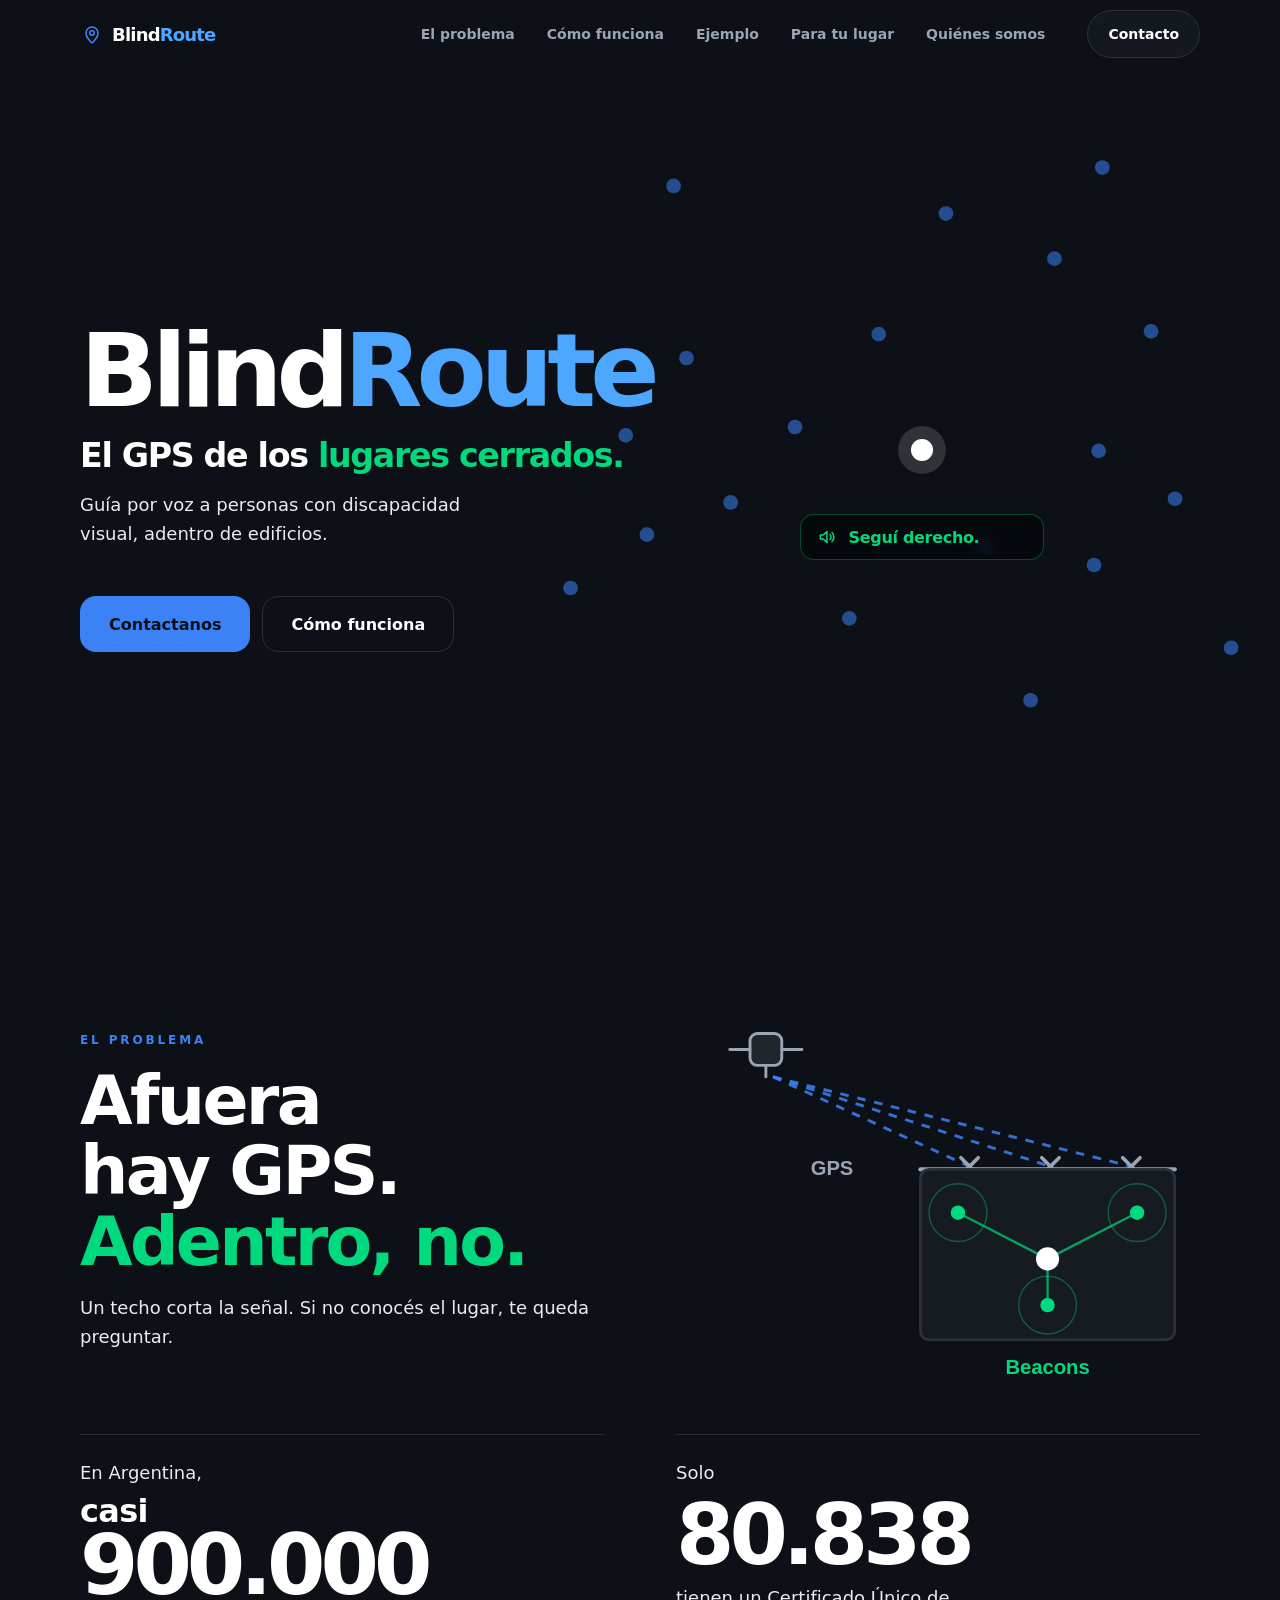
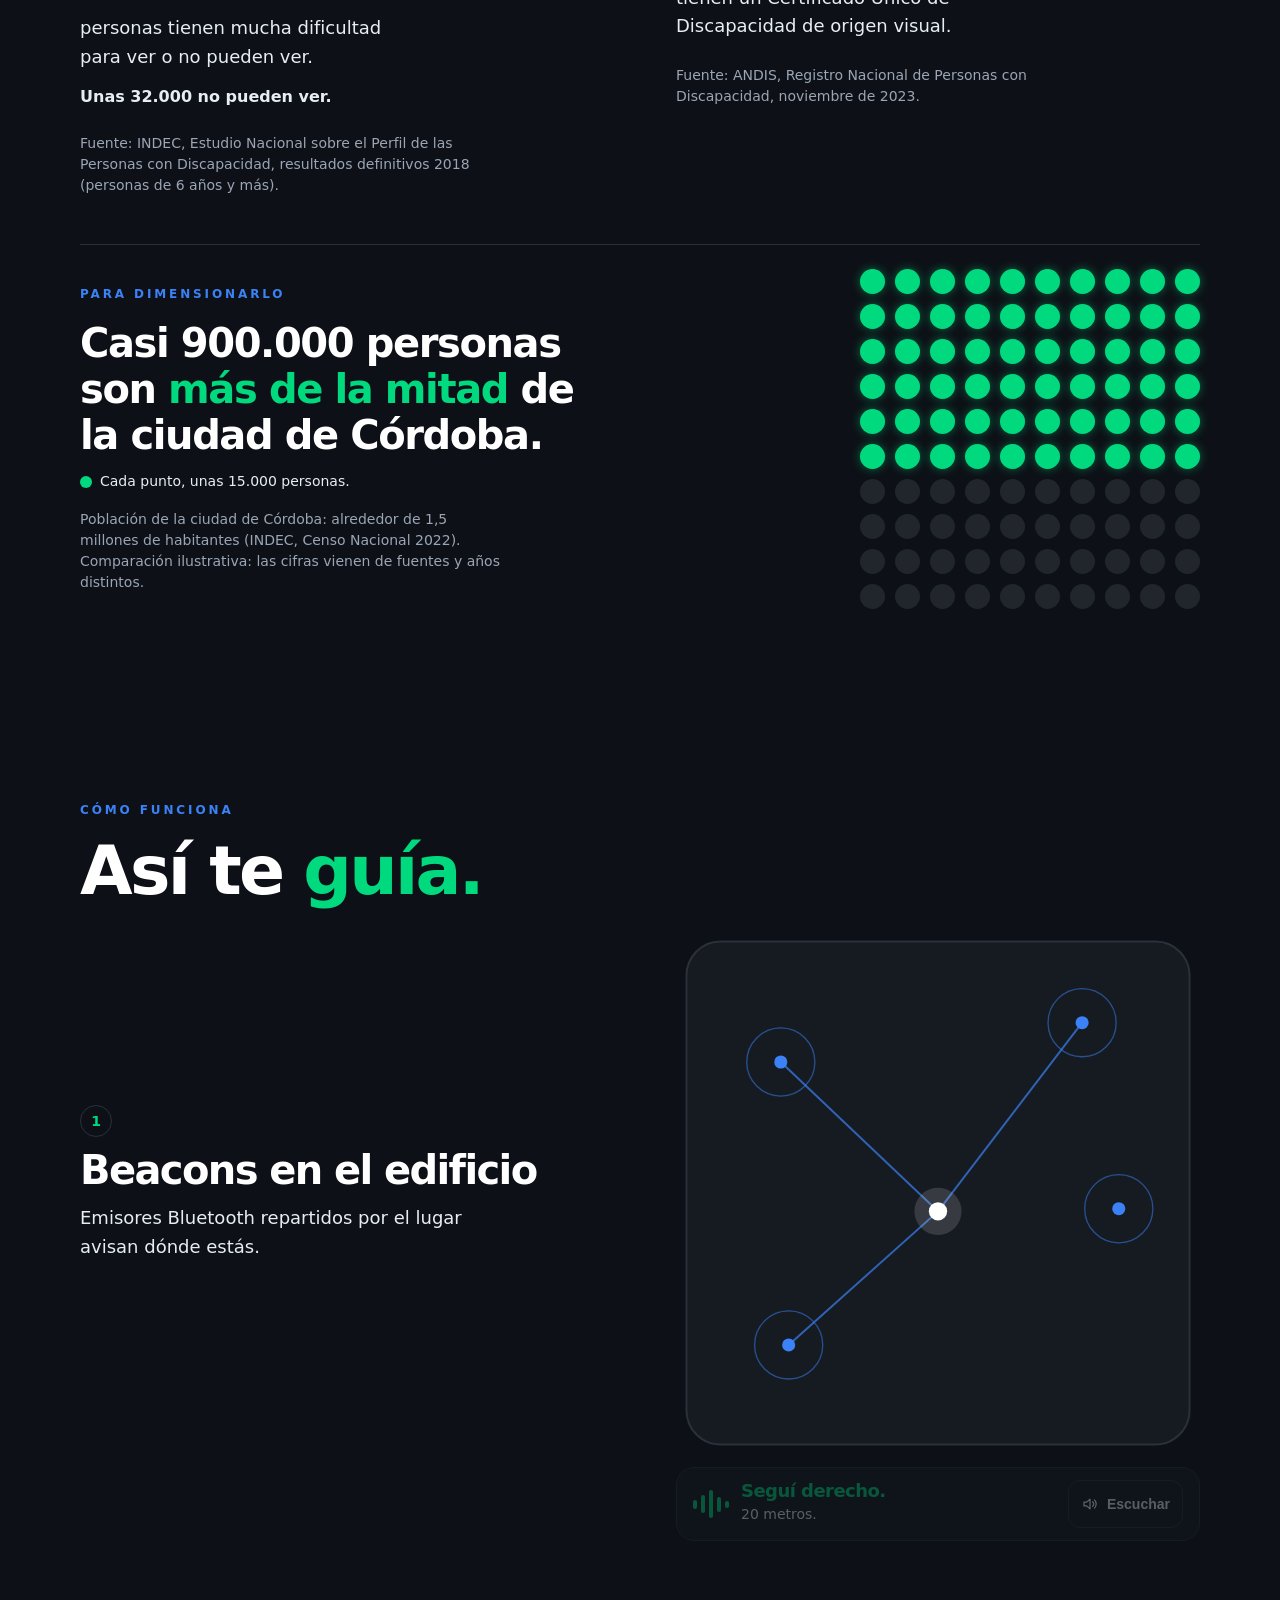
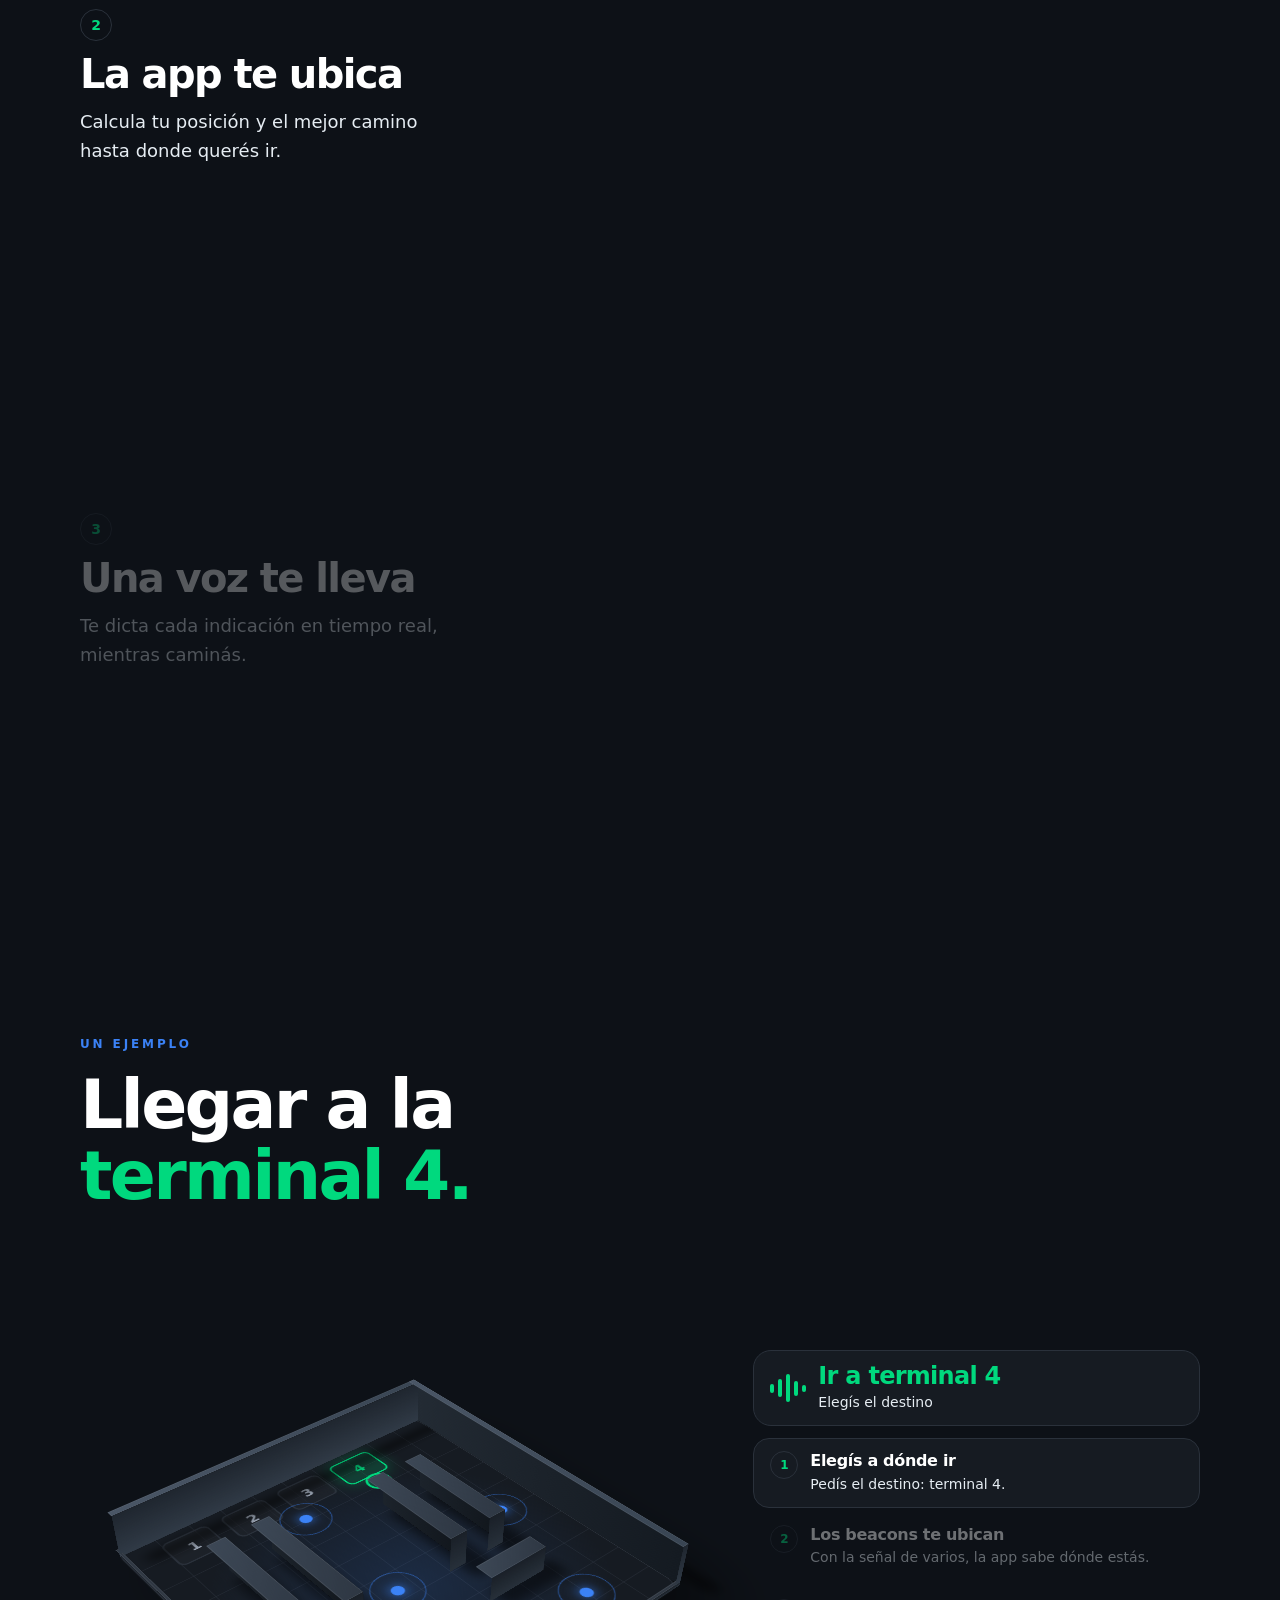
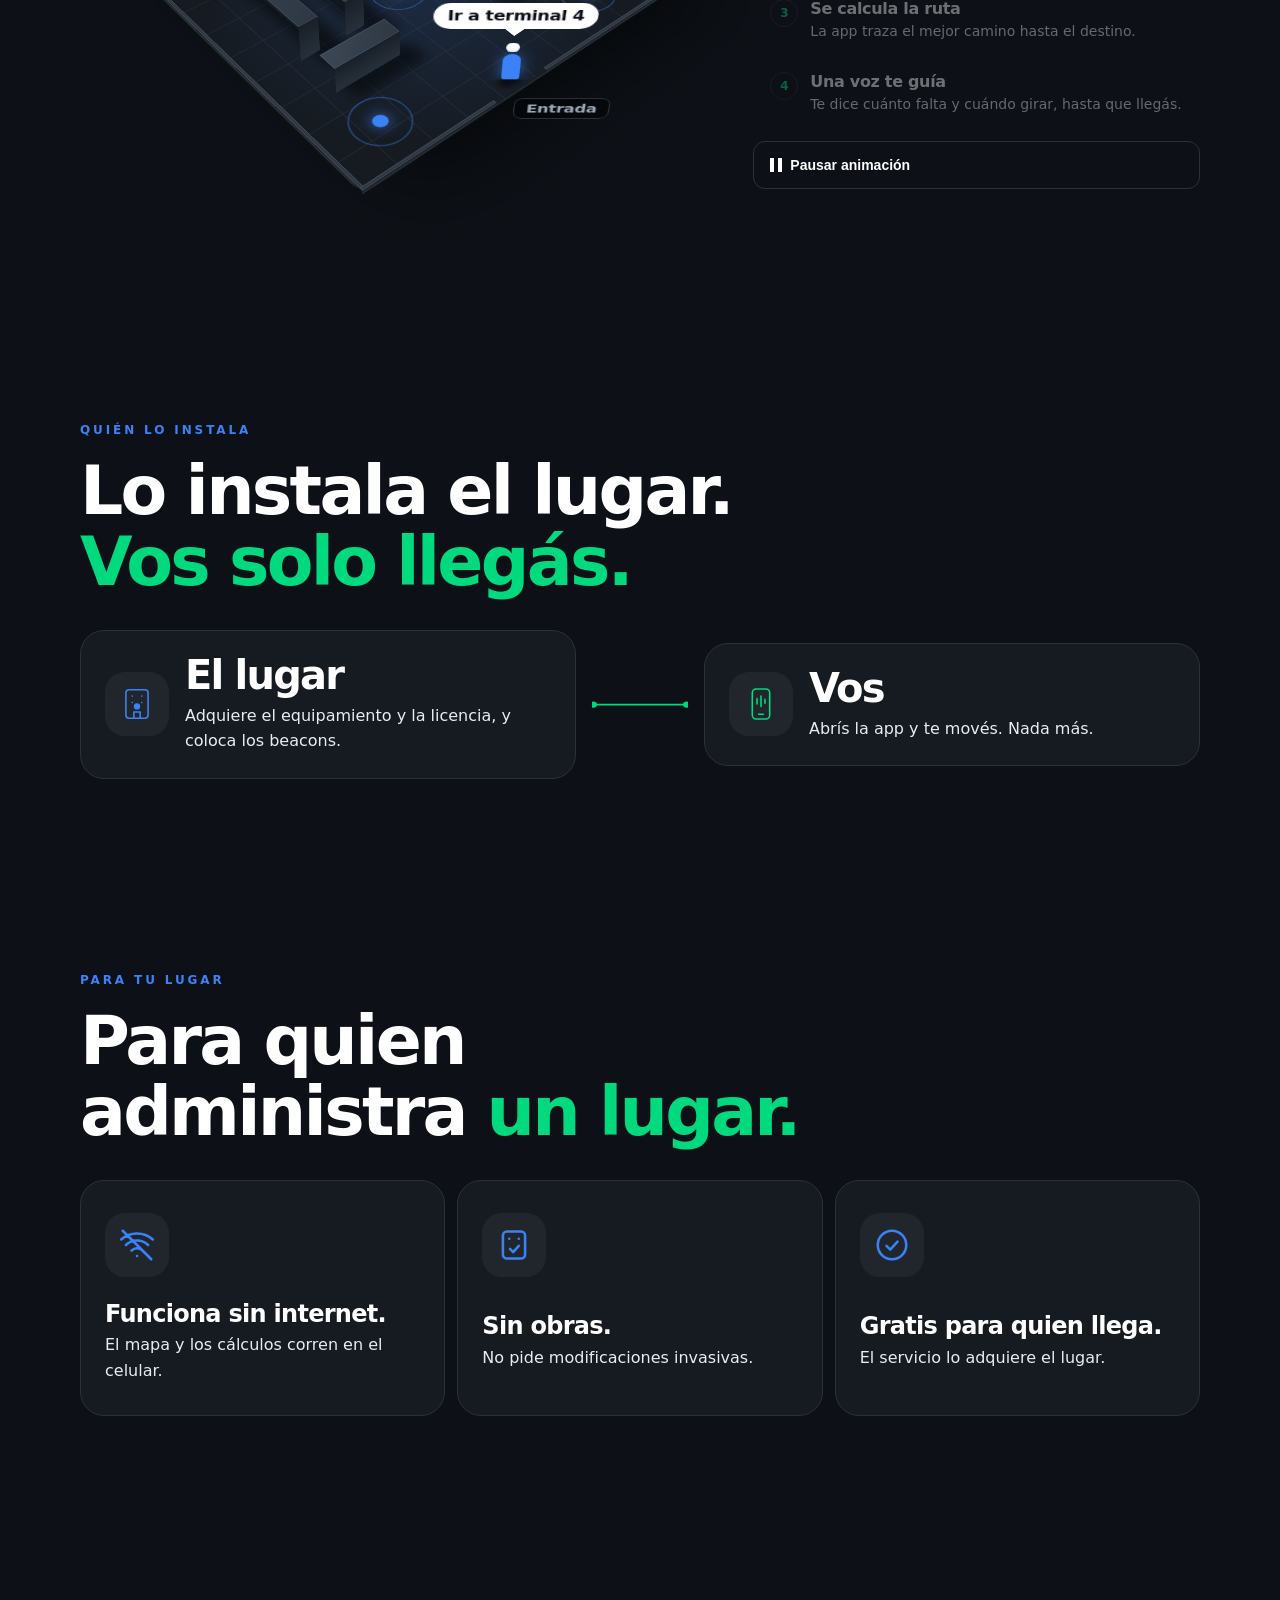
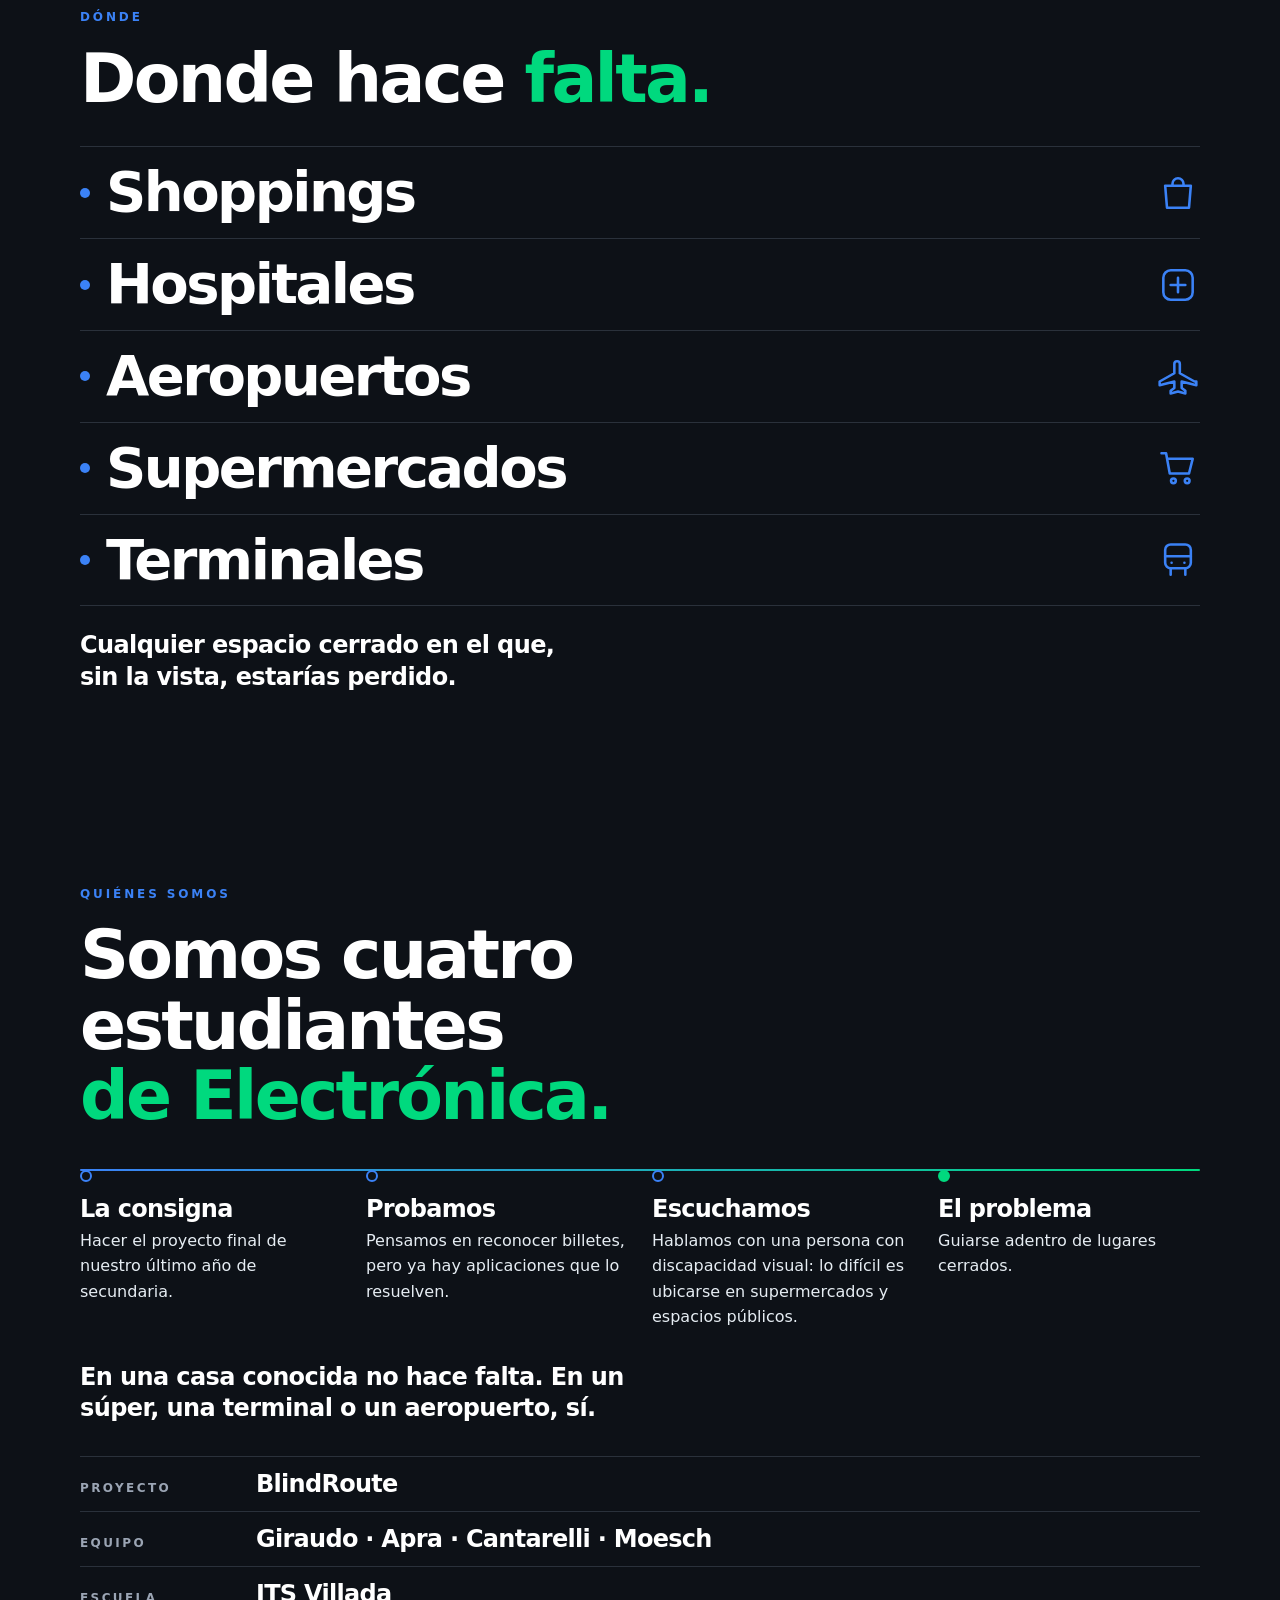
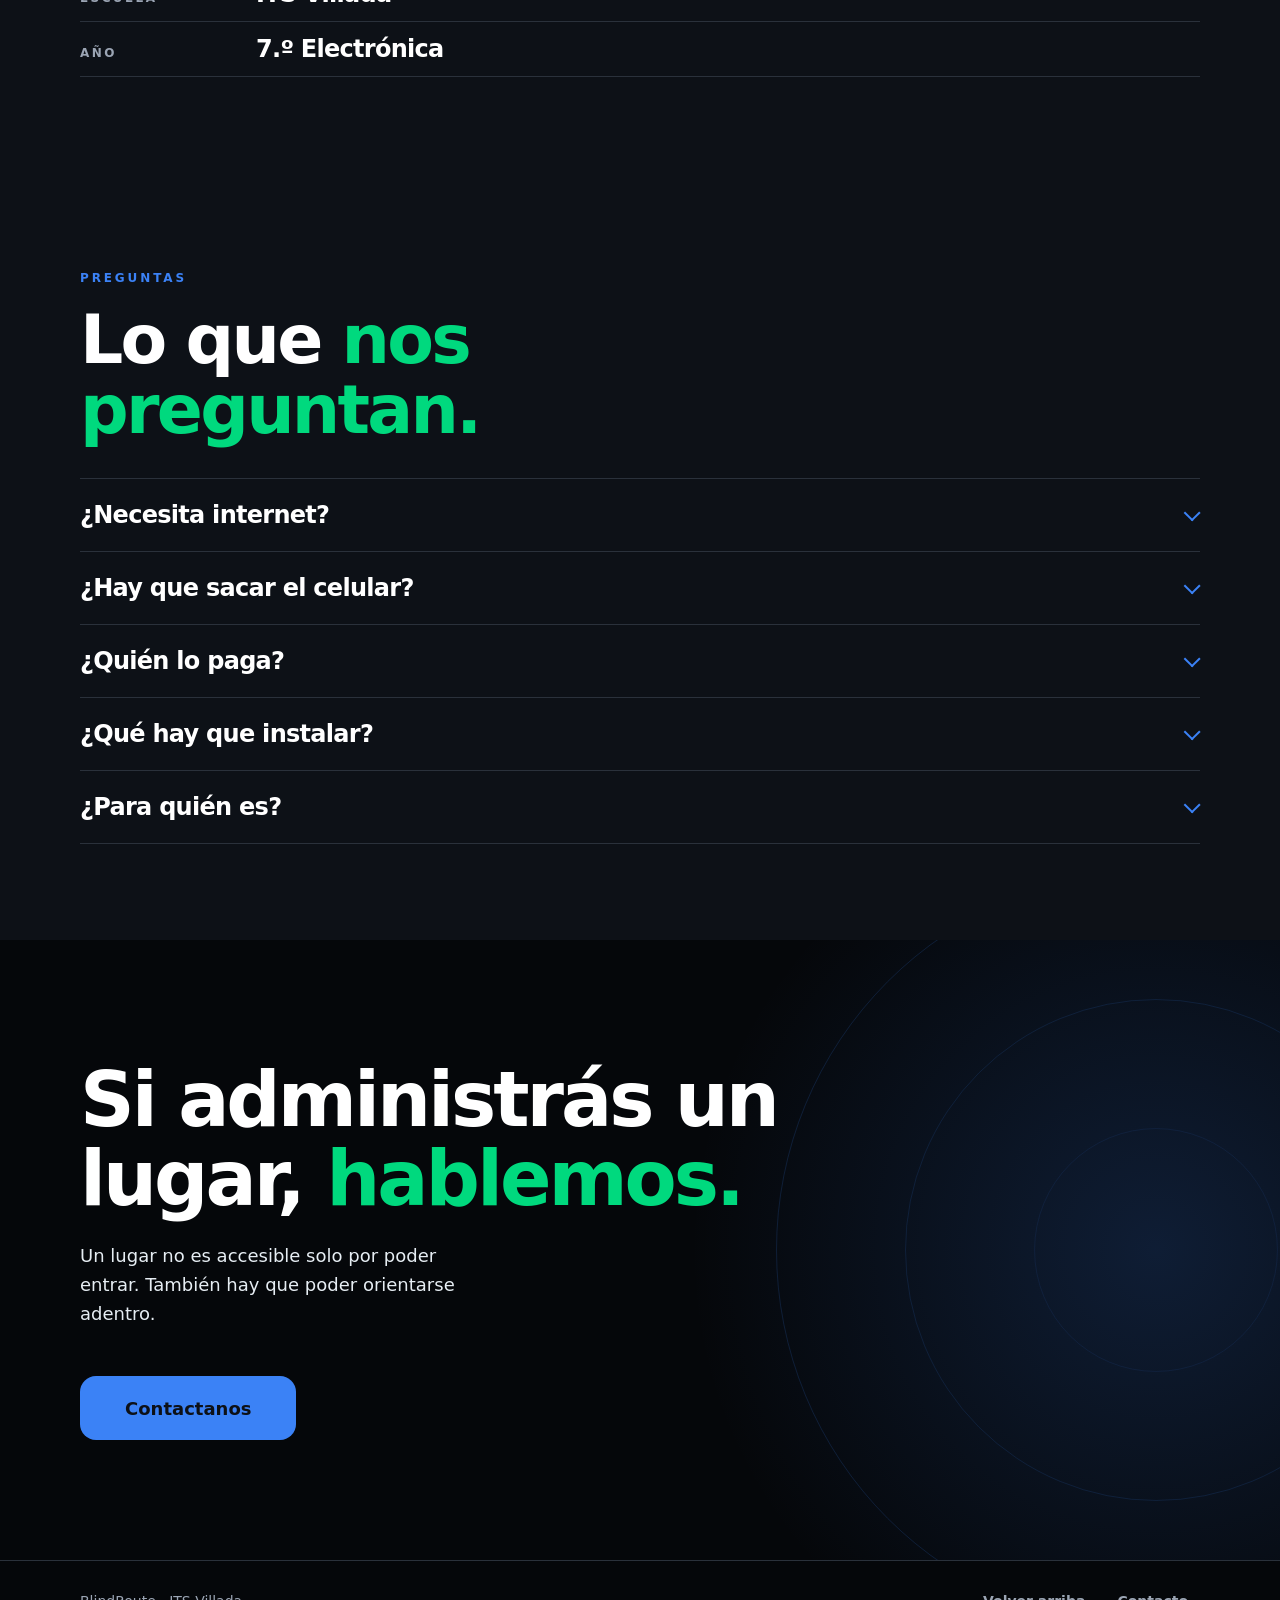
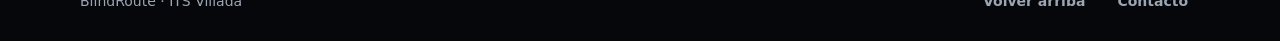
==== commit d1a2d21a: "Arreglo del inicio en celular" ====
--- a/index.html
+++ b/index.html
@@ -15,7 +15,7 @@
 <!-- PENDIENTE (dominio): og:url, og:image (URL absoluta de assets/img/og.png) y <link rel="canonical">. Ver CLAUDE.md. -->
 <link rel="icon" href="assets/img/favicon.svg" type="image/svg+xml">
 <link rel="apple-touch-icon" href="assets/img/apple-touch-icon.png">
-<link rel="stylesheet" href="assets/css/site.css?v=9">
+<link rel="stylesheet" href="assets/css/site.css?v=10">
 </head>
 <body>
 
@@ -314,6 +314,6 @@
   </div>
 </footer>
 
-<script src="assets/js/site.js?v=9" defer></script>
+<script src="assets/js/site.js?v=10" defer></script>
 </body>
 </html>
--- a/assets/css/site.css
+++ b/assets/css/site.css
@@ -98,6 +98,14 @@
 .eslogan{text-wrap:balance}
 .eslogan span{color:var(--ok)}
 .hero .lead{margin-top:var(--s4);max-width:34ch}
+/* celular: el campo de ondas es un bloque arriba y el texto va debajo, en el flujo normal.
+   Antes iba posicionado al 33 % del alto del inicio y, en pantallas bajas, el texto se le montaba encima. */
+@media (max-width:899px){
+  .hero{min-height:auto;justify-content:flex-start;padding-top:72px}
+  .campo-wrap{position:relative;inset:auto;flex:none;height:clamp(230px,40svh,360px);margin:0 calc(var(--pad) * -1) var(--s4)}
+  .campo{top:50%;width:max(150vw,700px)}
+  .subtitulo{top:auto;bottom:var(--s2)}
+}
 .btns{display:flex;flex-direction:column;gap:var(--s3);margin-top:var(--s6)}
 @media (min-width:560px){.btns{flex-direction:row}}
 @media (min-width:900px){
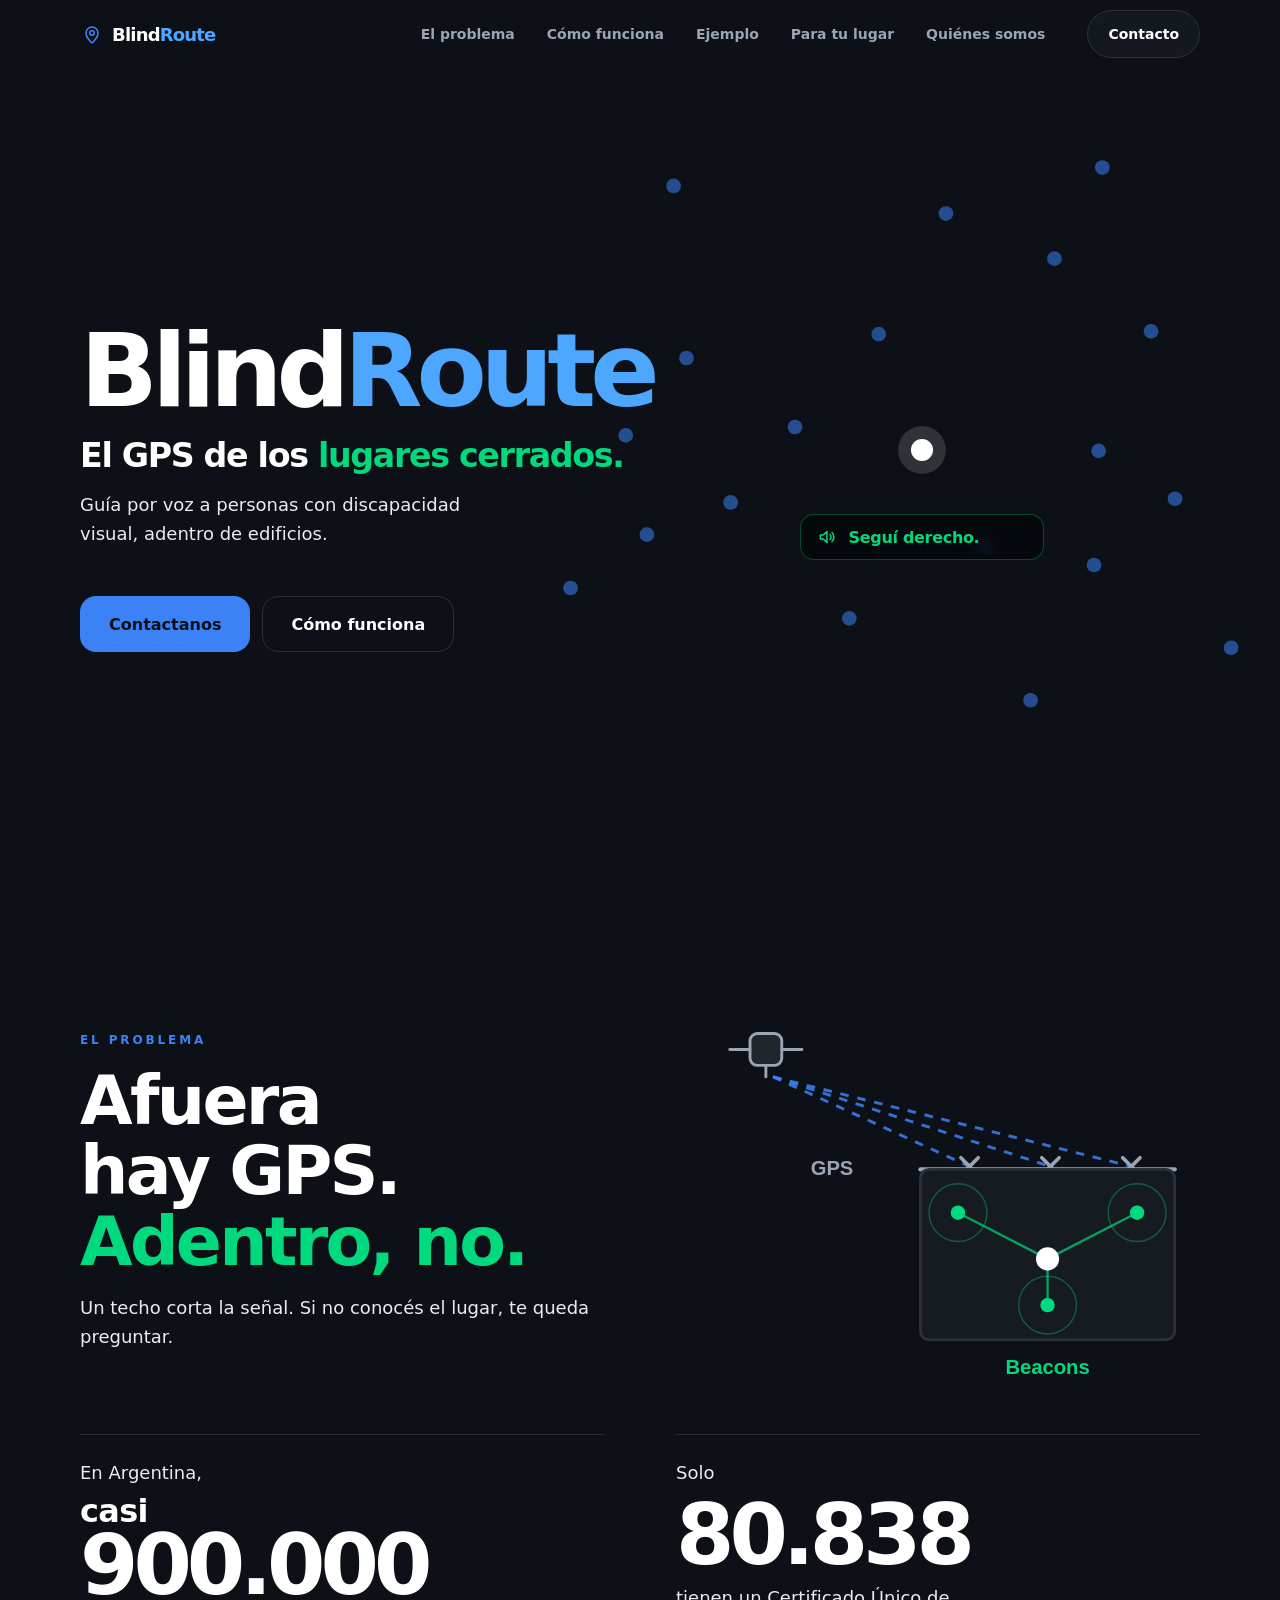
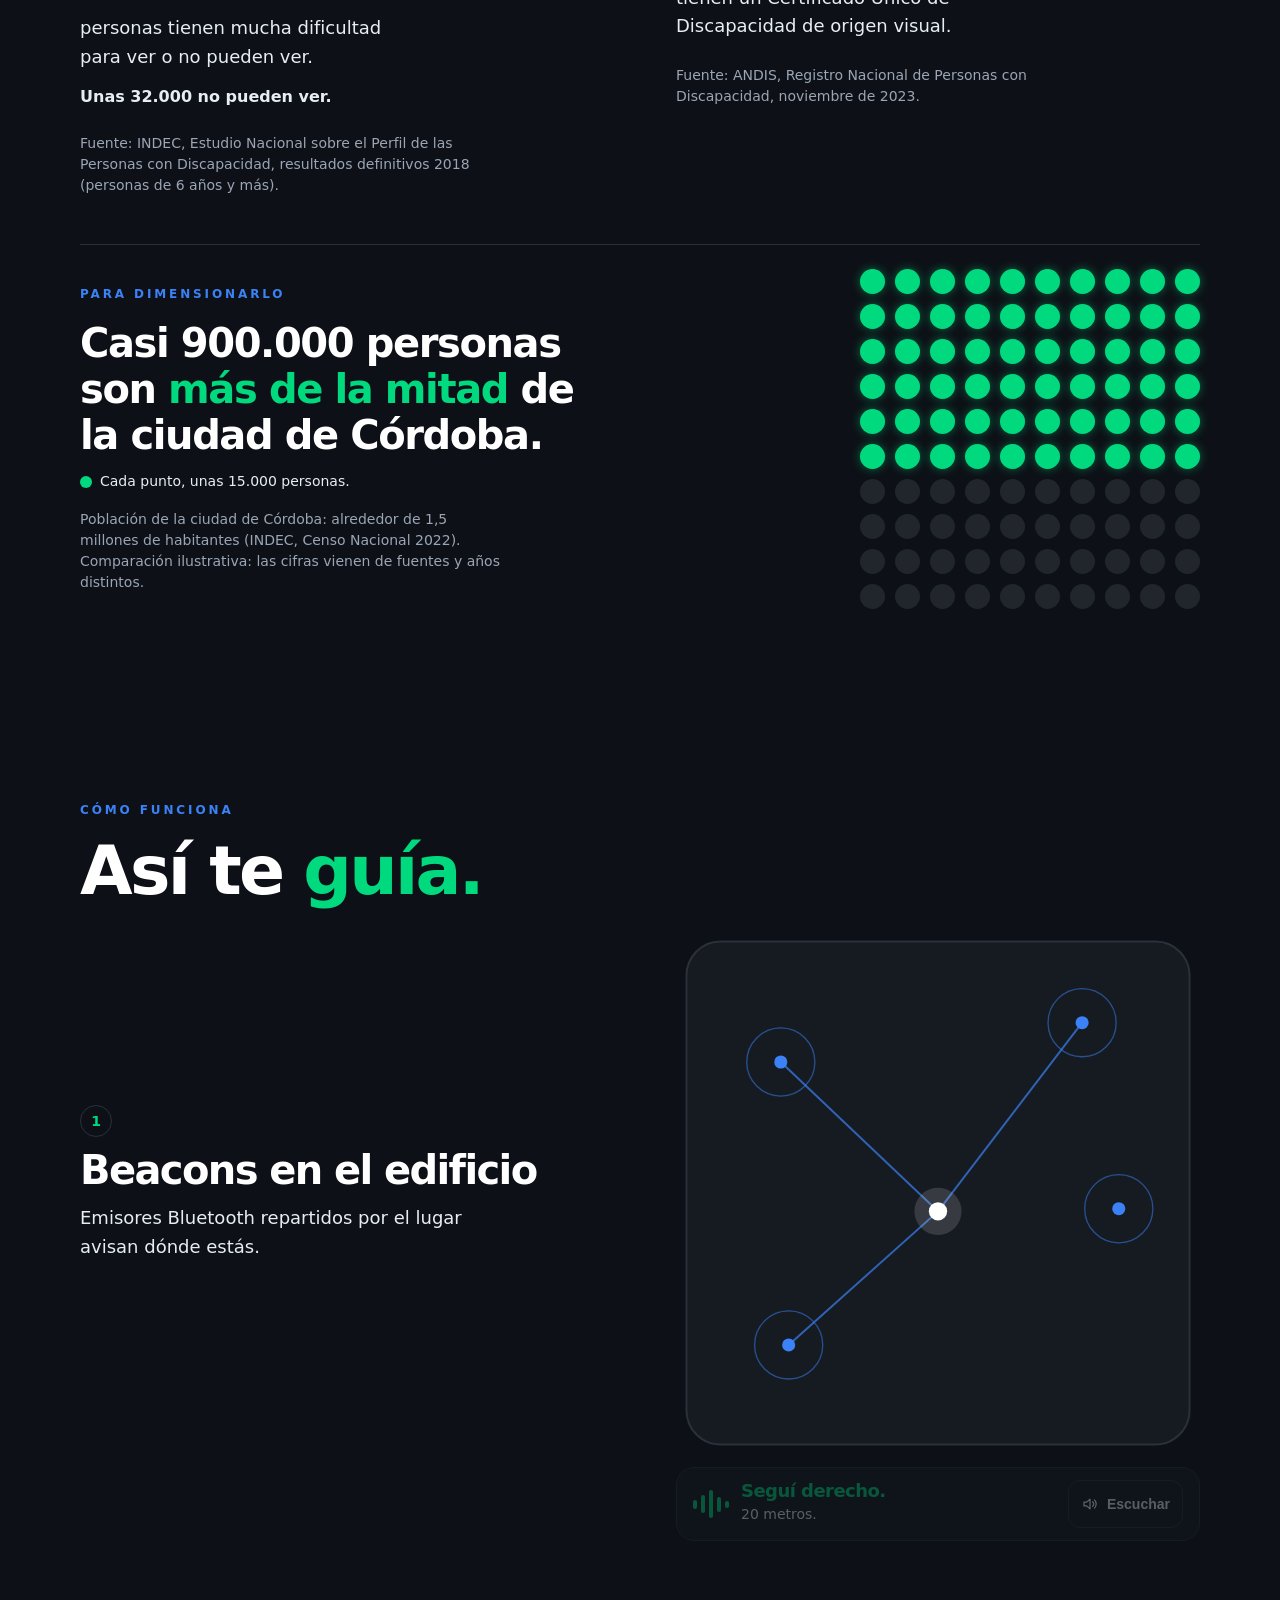
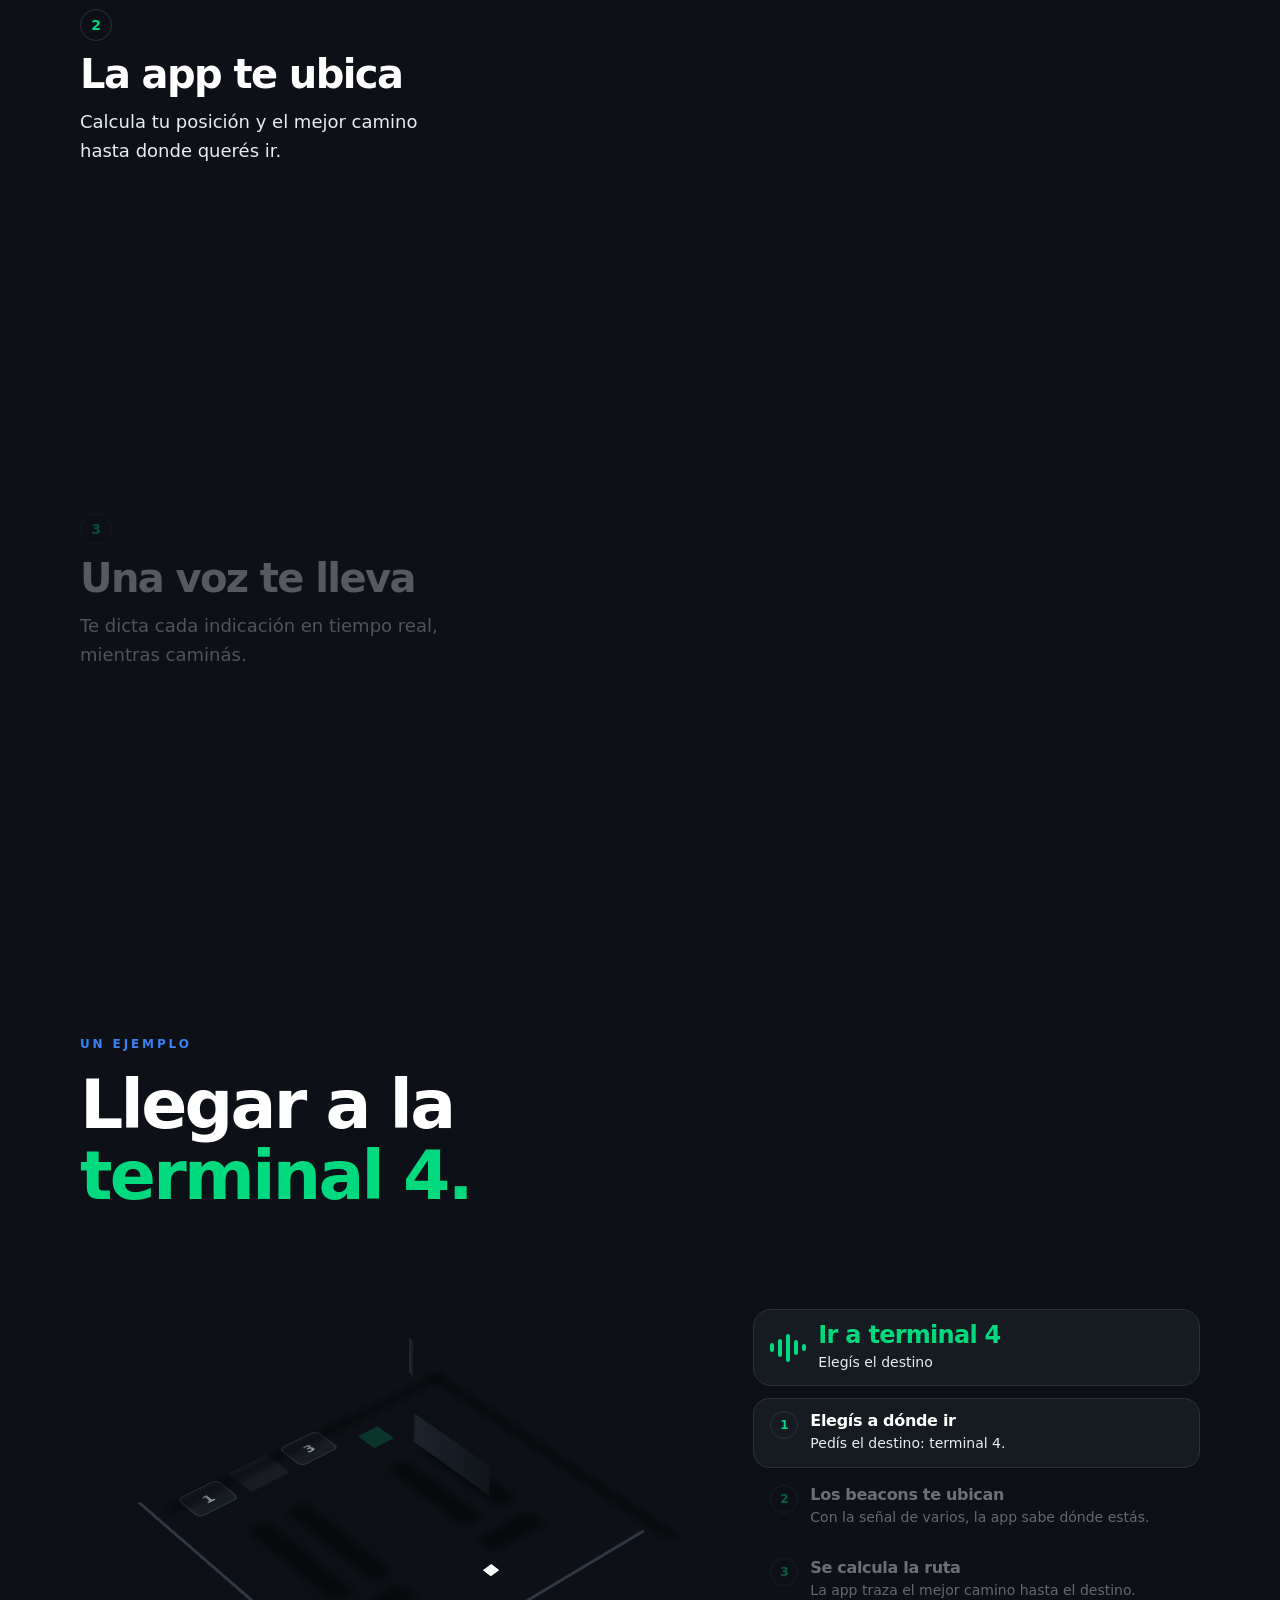
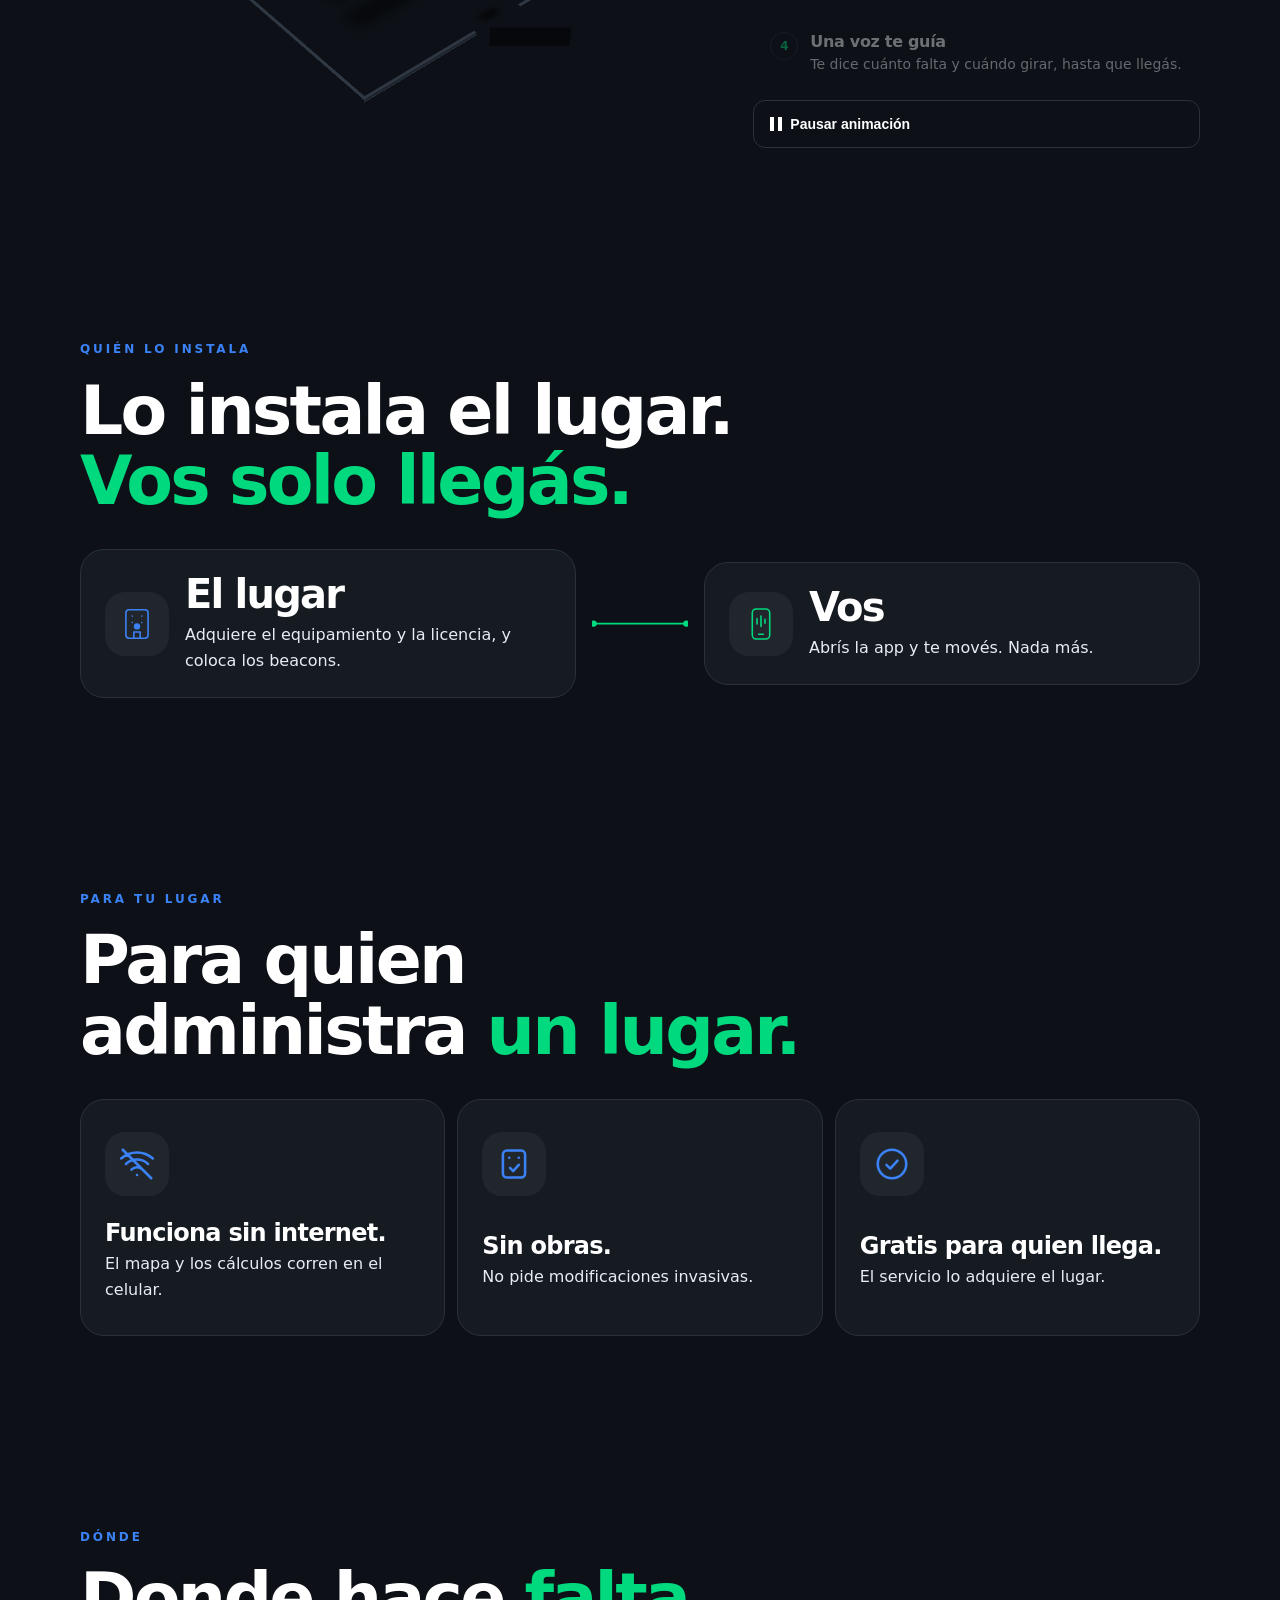
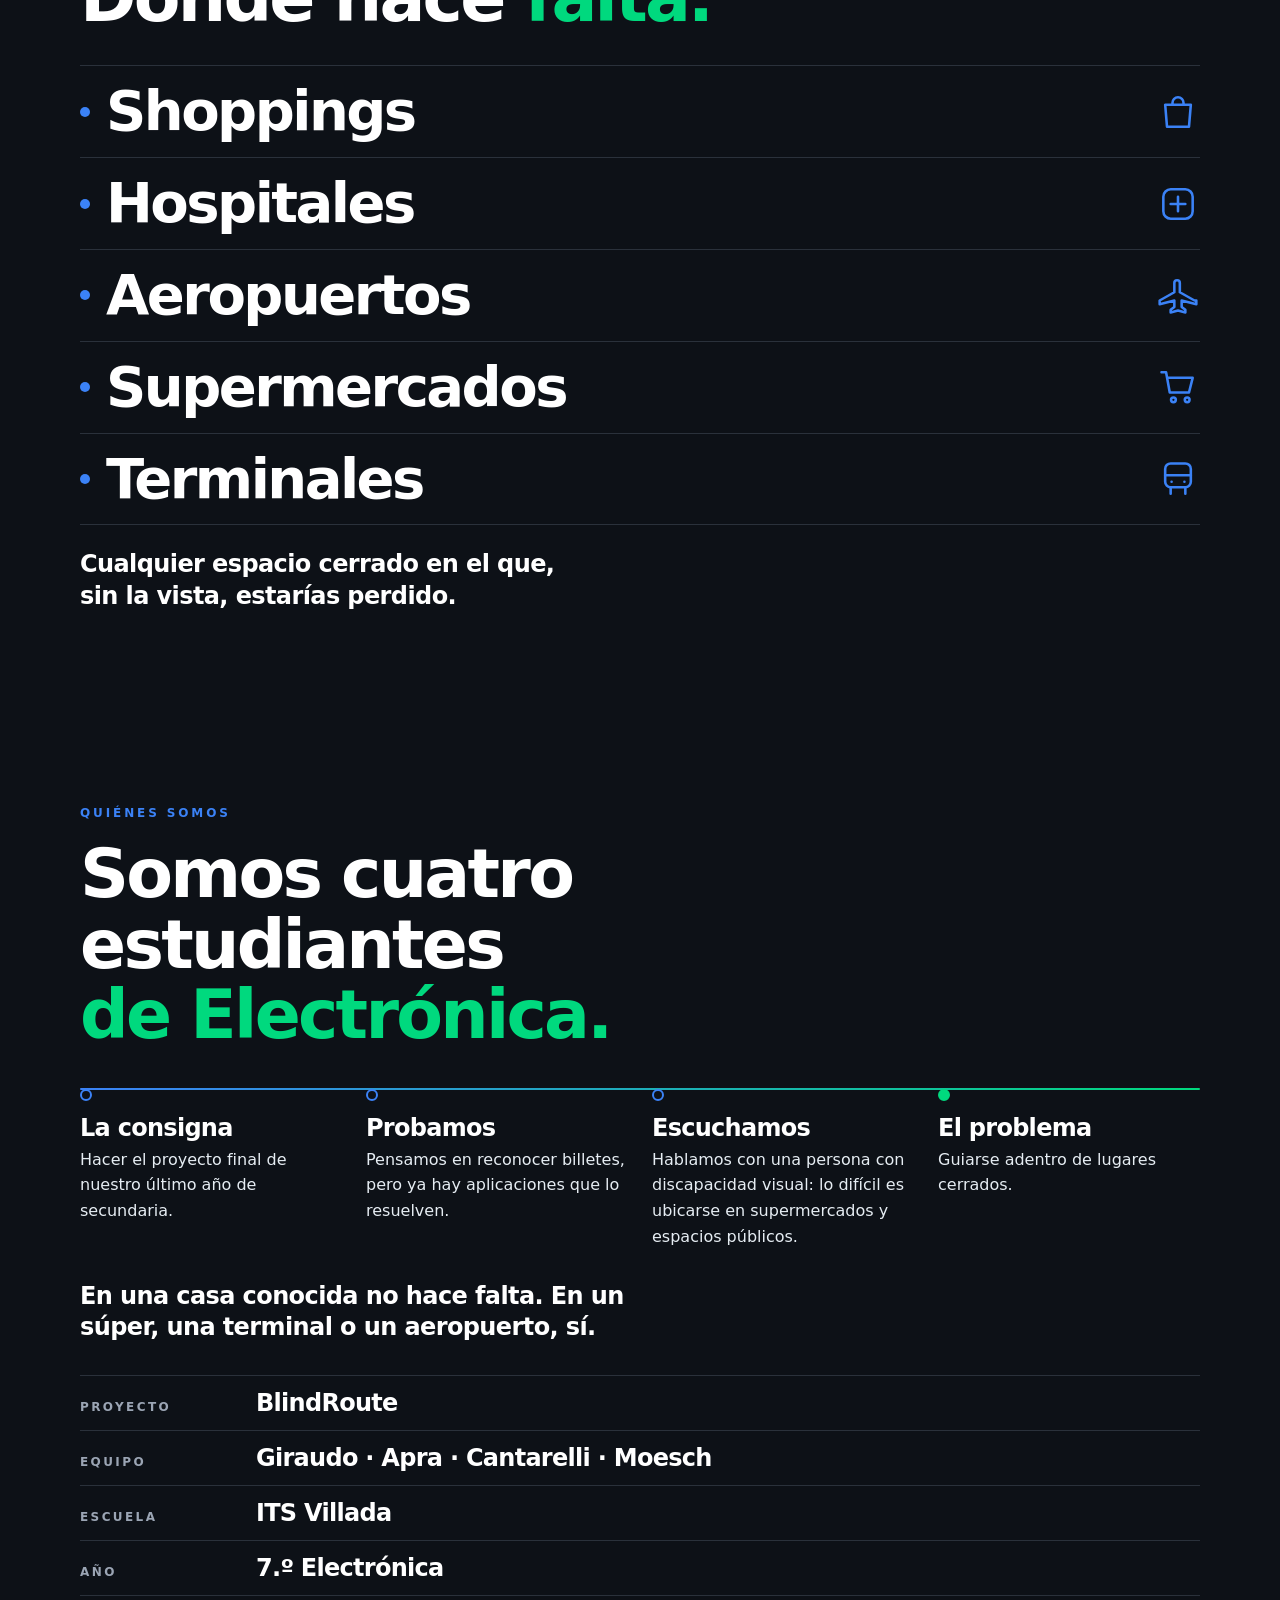
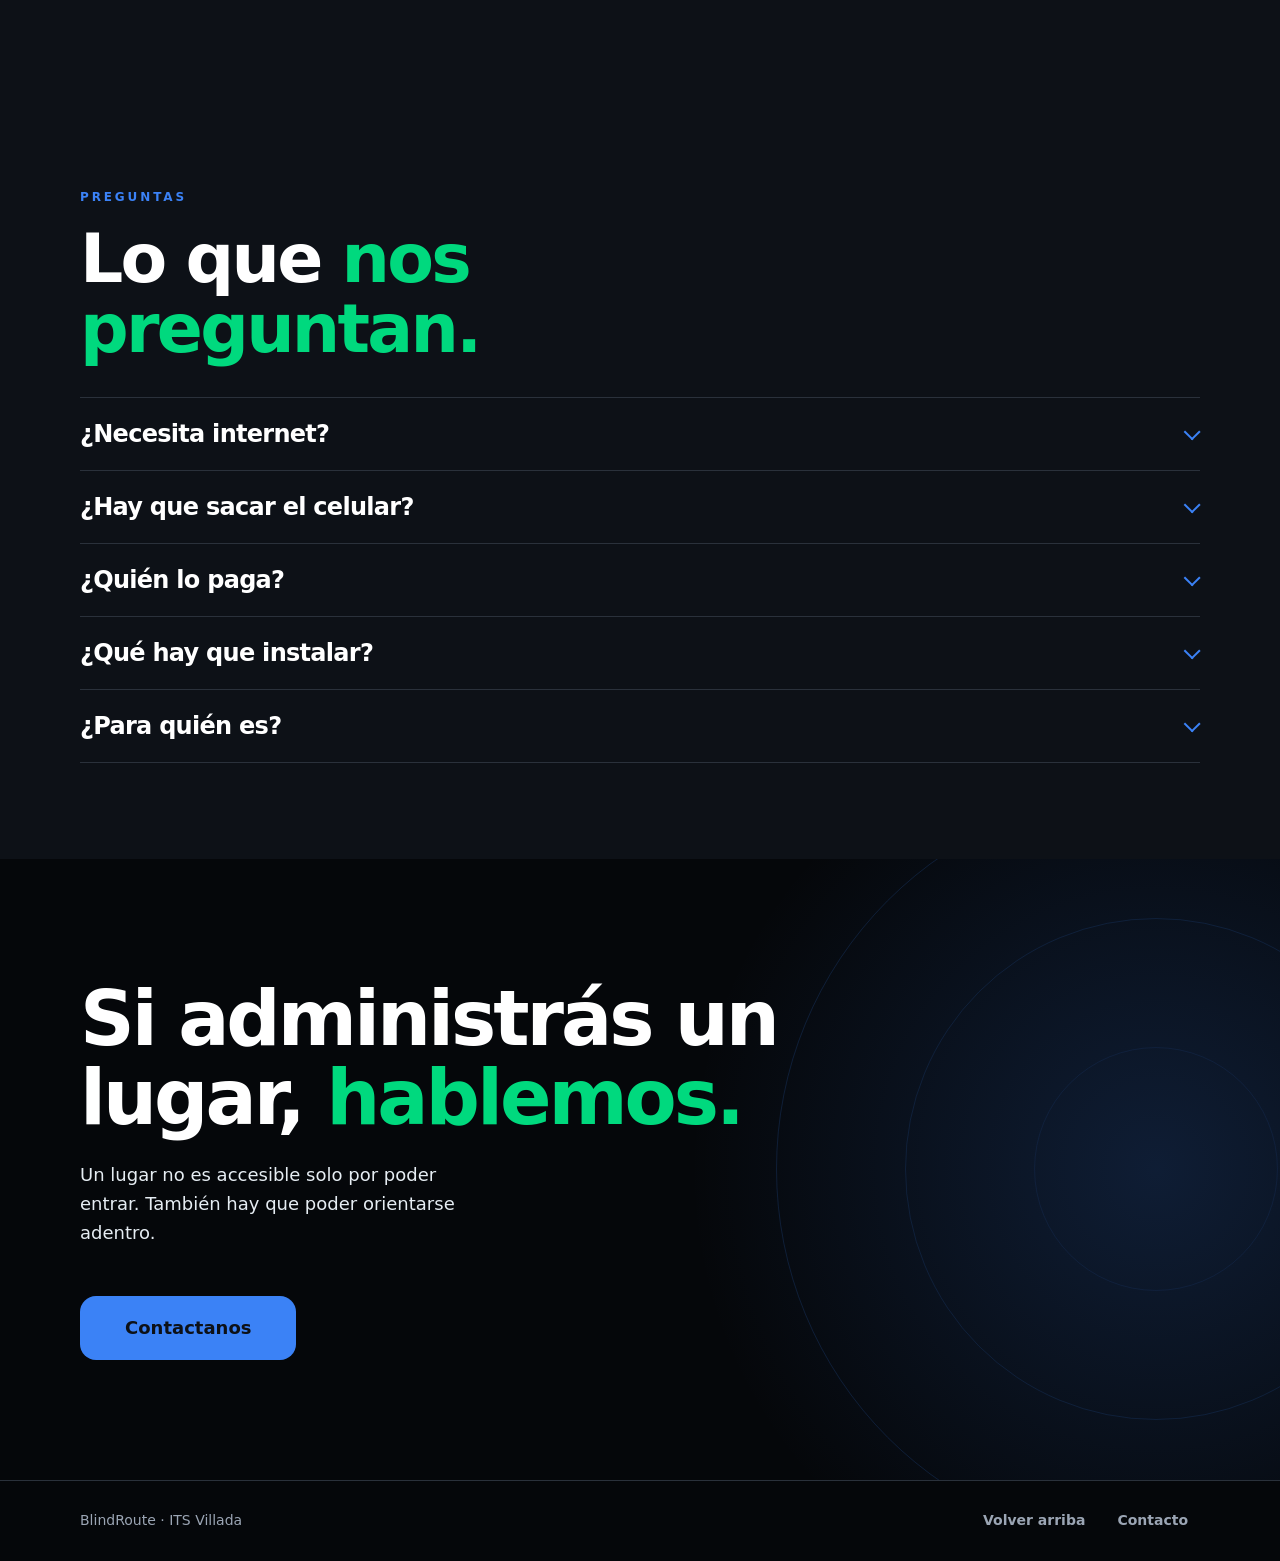
==== commit 1eac7223: "Escena 3D centrada en celular" ====
--- a/index.html
+++ b/index.html
@@ -15,7 +15,7 @@
 <!-- PENDIENTE (dominio): og:url, og:image (URL absoluta de assets/img/og.png) y <link rel="canonical">. Ver CLAUDE.md. -->
 <link rel="icon" href="assets/img/favicon.svg" type="image/svg+xml">
 <link rel="apple-touch-icon" href="assets/img/apple-touch-icon.png">
-<link rel="stylesheet" href="assets/css/site.css?v=10">
+<link rel="stylesheet" href="assets/css/site.css?v=17">
 </head>
 <body>
 
@@ -314,6 +314,6 @@
   </div>
 </footer>
 
-<script src="assets/js/site.js?v=10" defer></script>
+<script src="assets/js/site.js?v=17" defer></script>
 </body>
 </html>
--- a/assets/css/site.css
+++ b/assets/css/site.css
@@ -310,11 +310,16 @@
 /* ejemplo de funcionamiento en perspectiva */
 .rec3d{margin-top:var(--s5);display:grid;grid-template-columns:minmax(0,1fr);gap:var(--s5)}
 .rec3d>*{min-width:0}
-.vista{position:relative;height:clamp(340px,92vw,520px);display:grid;place-items:center;perspective:1100px}
-.mundo{--k:.58;position:relative;width:400px;height:400px;transform-style:preserve-3d;transform:scale(var(--k)) rotateX(50deg) rotateZ(-40deg)}
-@media (max-width:359px){.mundo{--k:.5}}
-@media (min-width:560px){.mundo{--k:.8}}
-@media (min-width:900px){.mundo{--k:1}}
+/* --k es la escala de la escena. El dibujo proyectado mide unos 584×434 a escala 1 y queda corrido
+   respecto del centro de la caja; translate lo recentra. La perspectiva también escala con --k:
+   así el dibujo proyectado crece de forma uniforme y el centrado vale para cualquier ancho. */
+.vista{--k:.5;--dx:-4px;--dy:-10px;position:relative;height:calc(var(--k) * 450px + 24px)}
+@media (max-width:359px){.vista{--k:.44}}
+@media (min-width:390px){.vista{--k:.55}}
+@media (min-width:412px){.vista{--k:.58}}
+@media (min-width:560px){.vista{--k:.8}}
+@media (min-width:900px){.vista{--k:.9}}
+.mundo{position:absolute;width:400px;height:400px;margin:-200px 0 0 -200px;transform-style:preserve-3d;left:calc(50% + var(--k) * var(--dx));top:calc(50% + var(--k) * var(--dy));transform:perspective(calc(var(--k) * 2200px)) scale(var(--k)) rotateX(50deg) rotateZ(-40deg)}
 .piso{position:absolute;inset:0;border-radius:14px;background-color:var(--card);border:1px solid var(--line);
   background-image:radial-gradient(circle at 50% 58%,rgba(59,130,246,.16),rgba(59,130,246,0) 66%),linear-gradient(rgba(42,49,59,.55) 1px,transparent 1px),linear-gradient(90deg,rgba(42,49,59,.55) 1px,transparent 1px);background-size:100% 100%,40px 40px,40px 40px;
   box-shadow:0 0 0 1px rgba(255,255,255,.02),30px 40px 80px rgba(0,0,0,.5)}
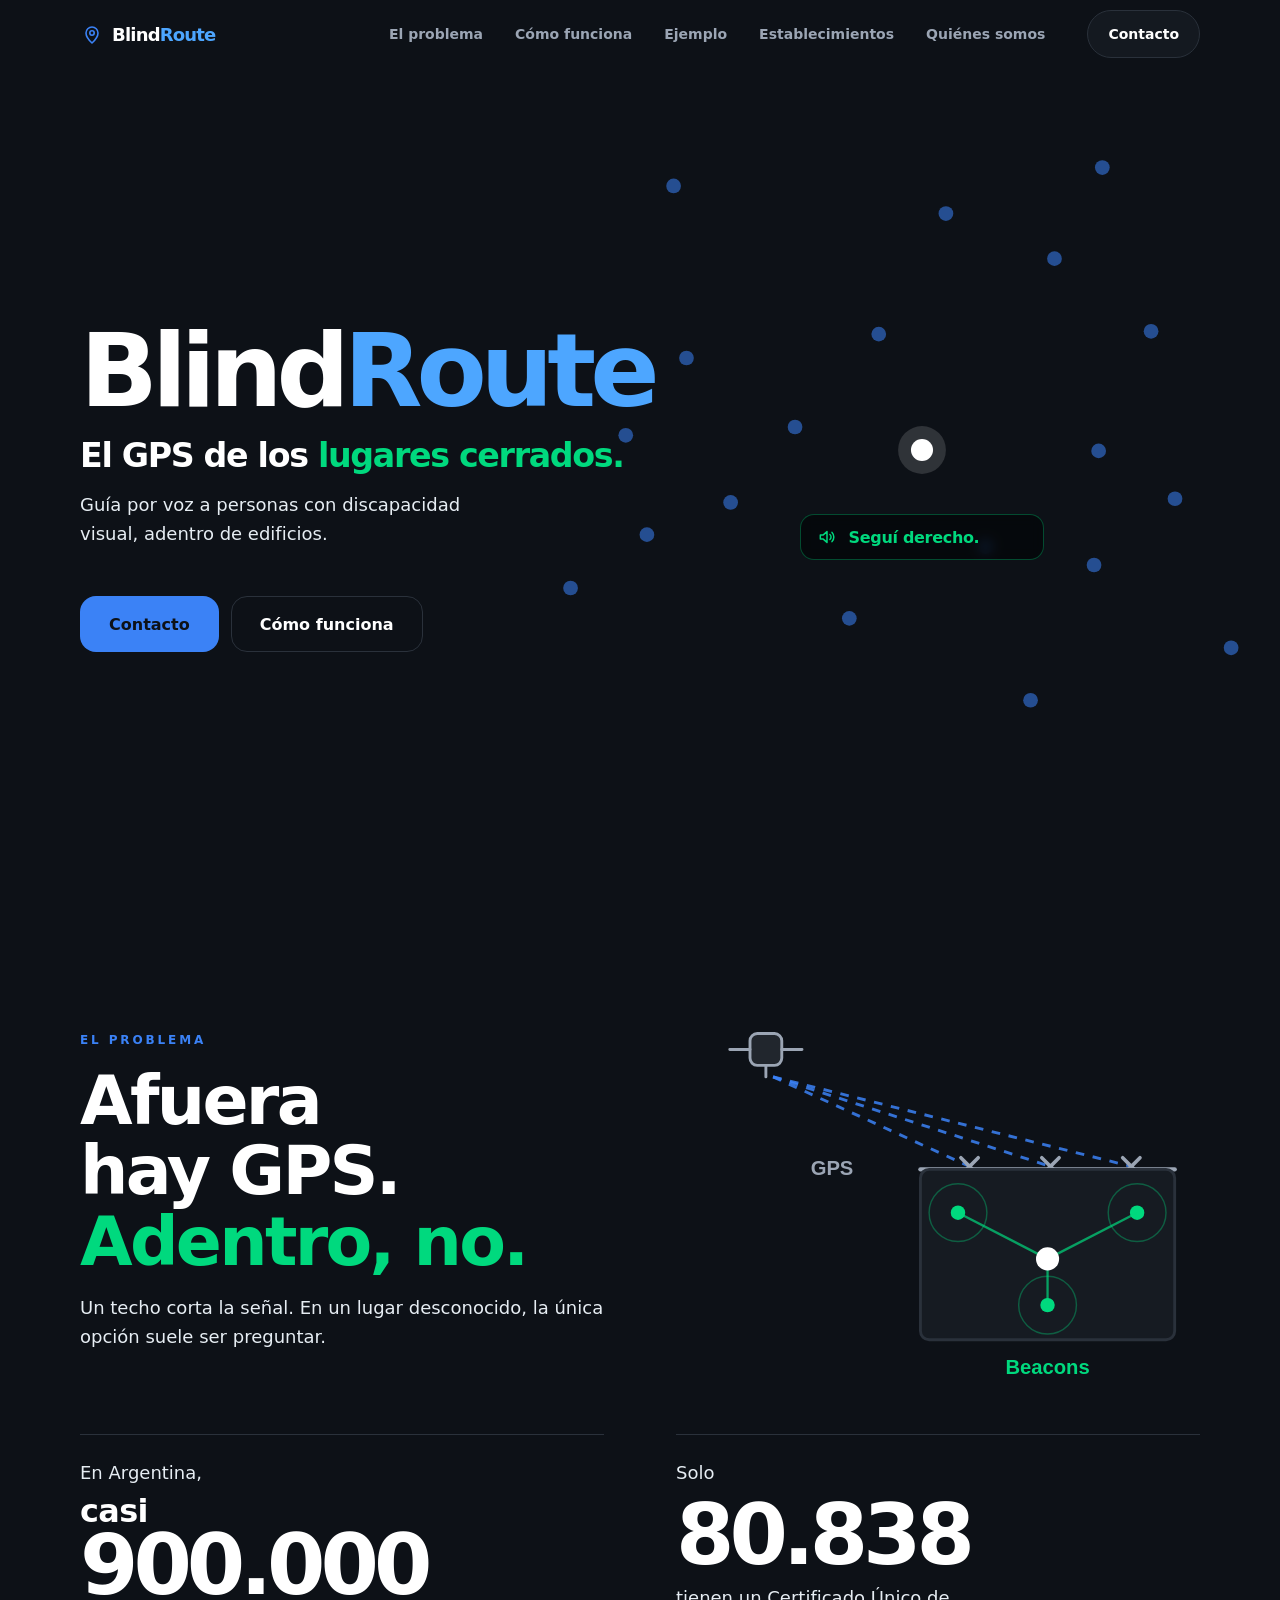
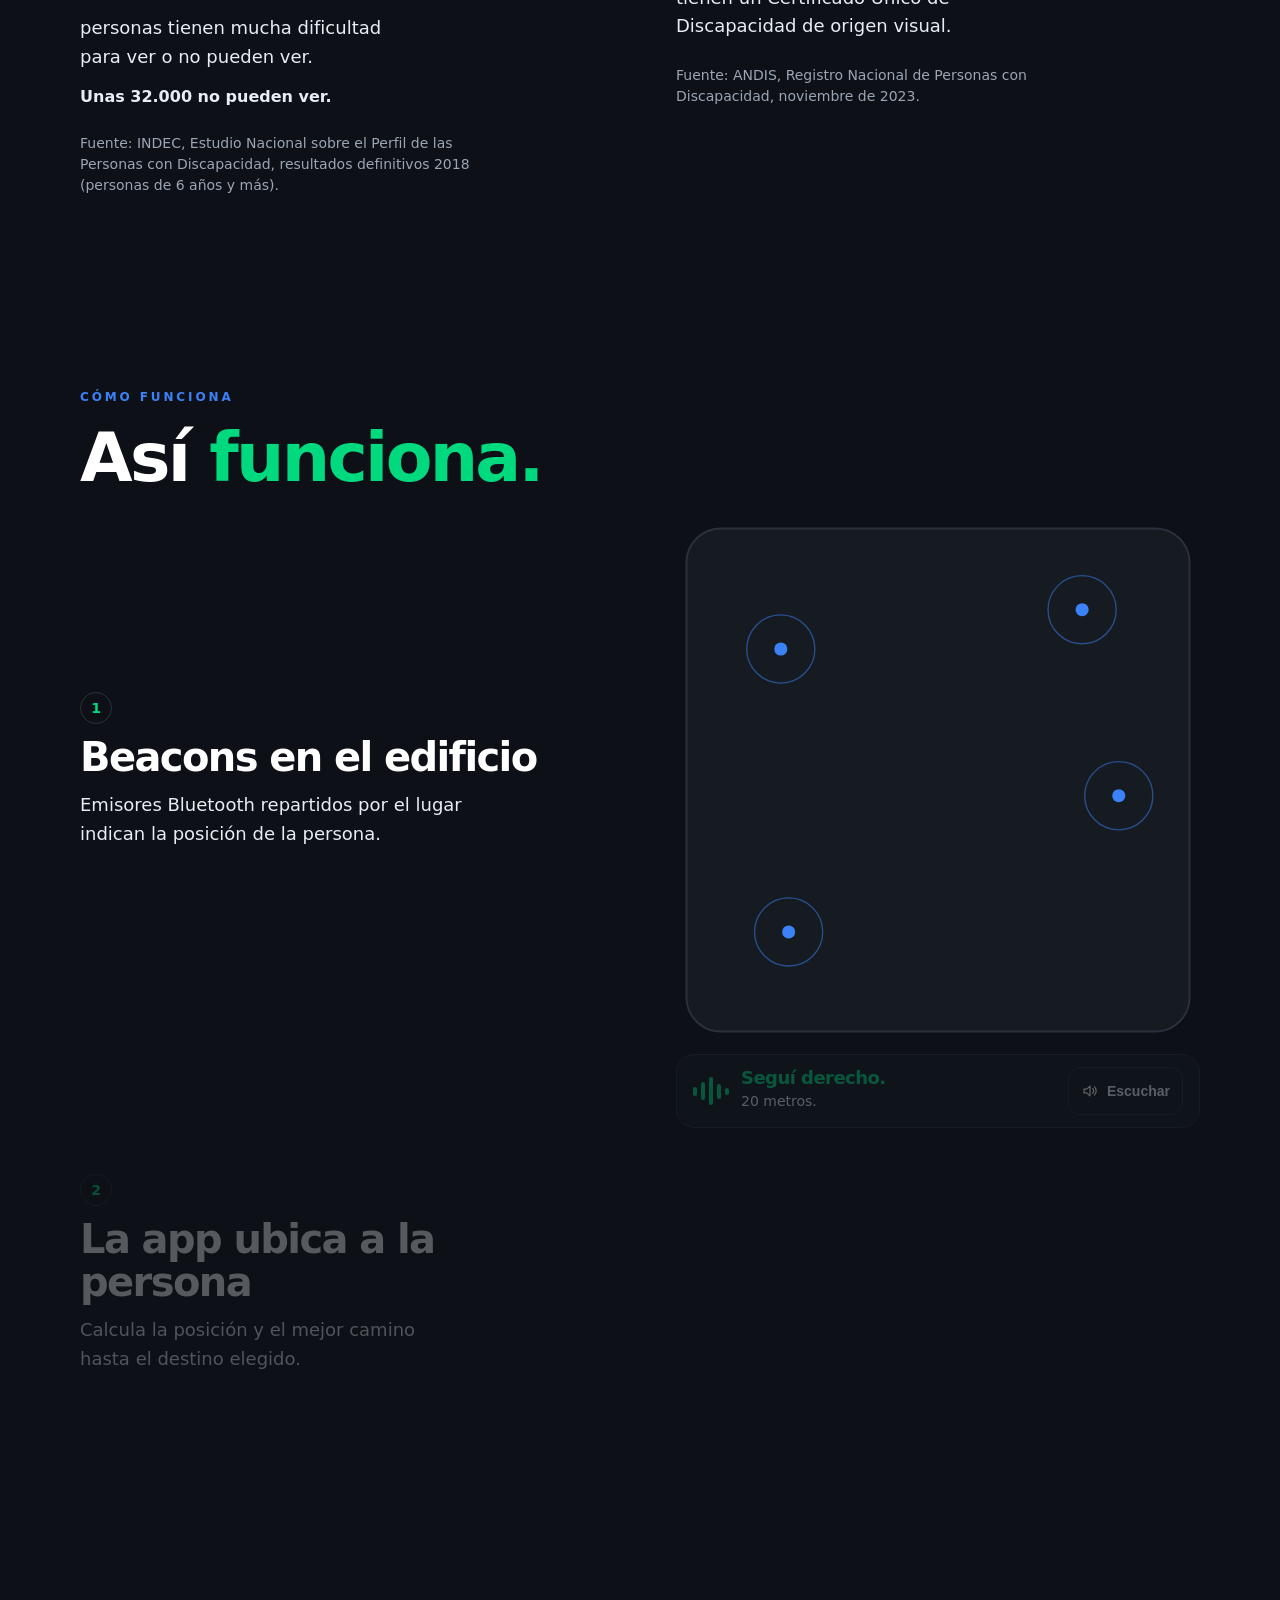
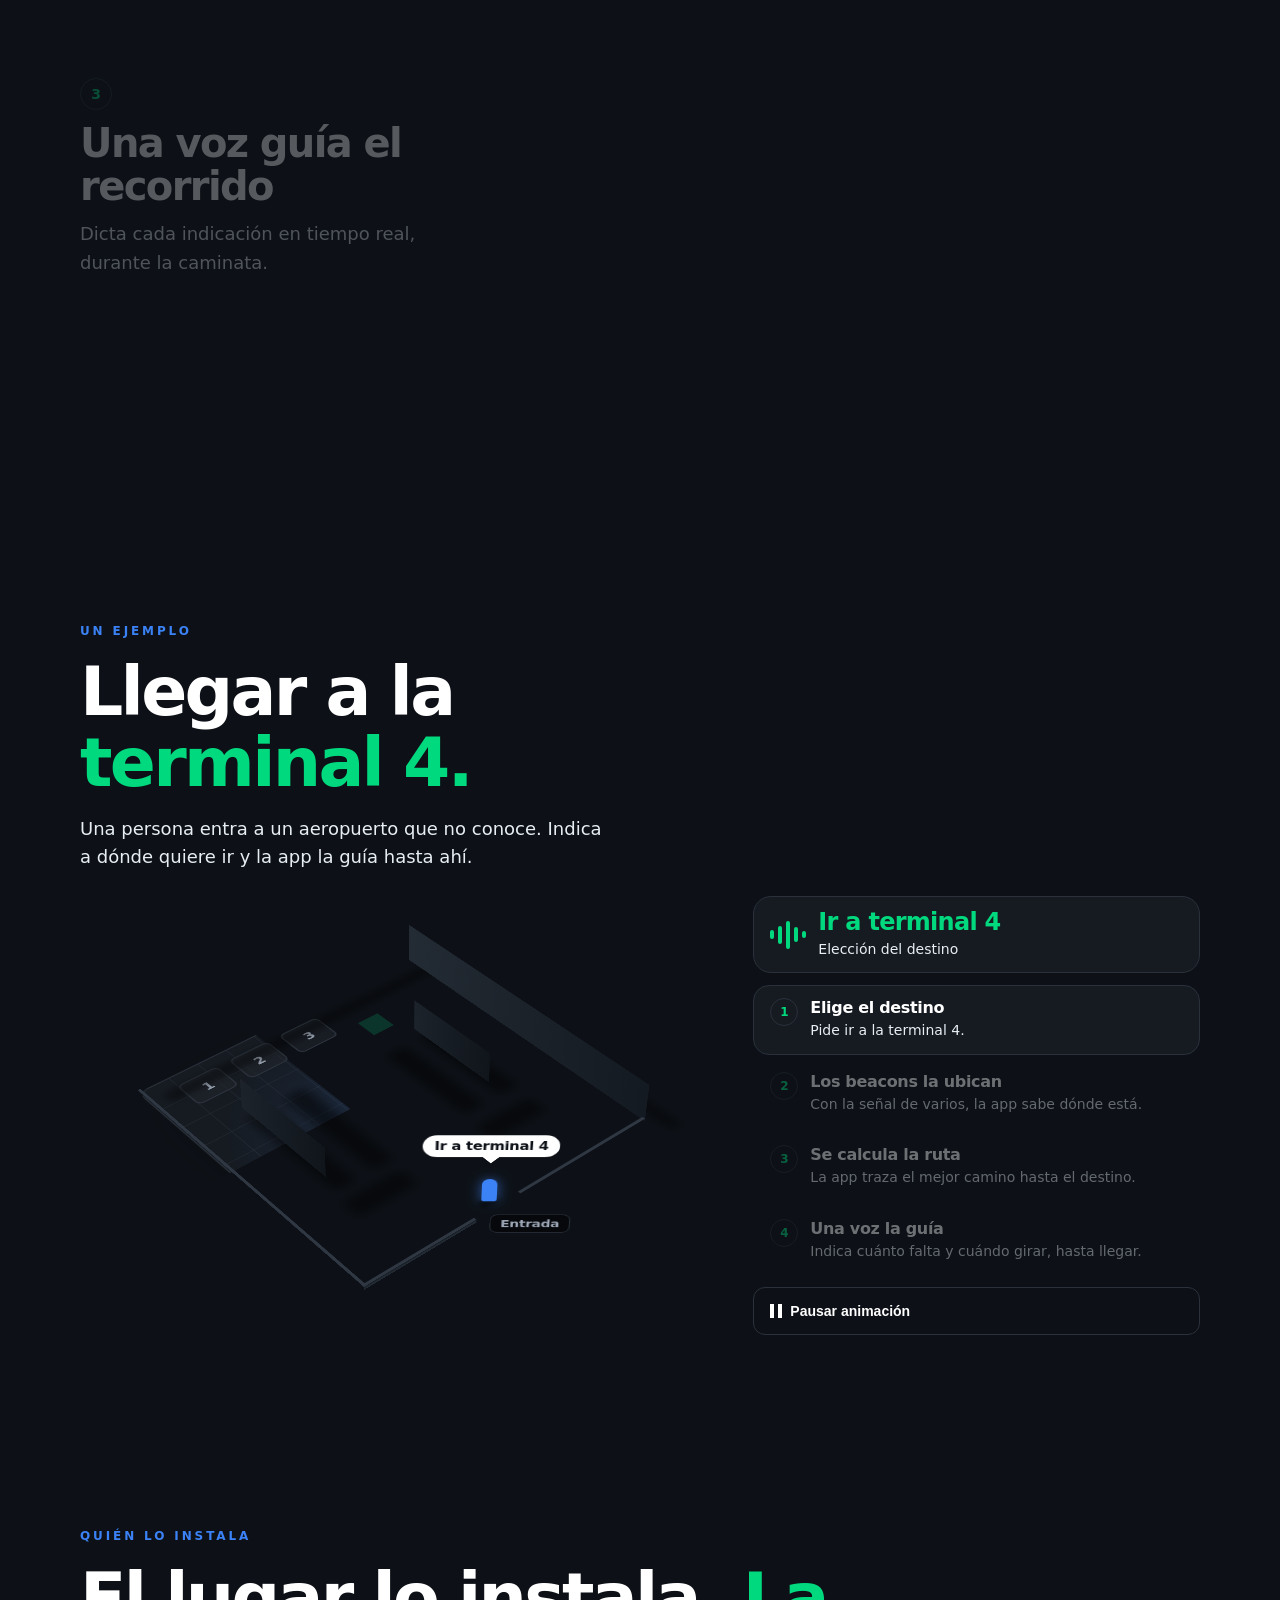
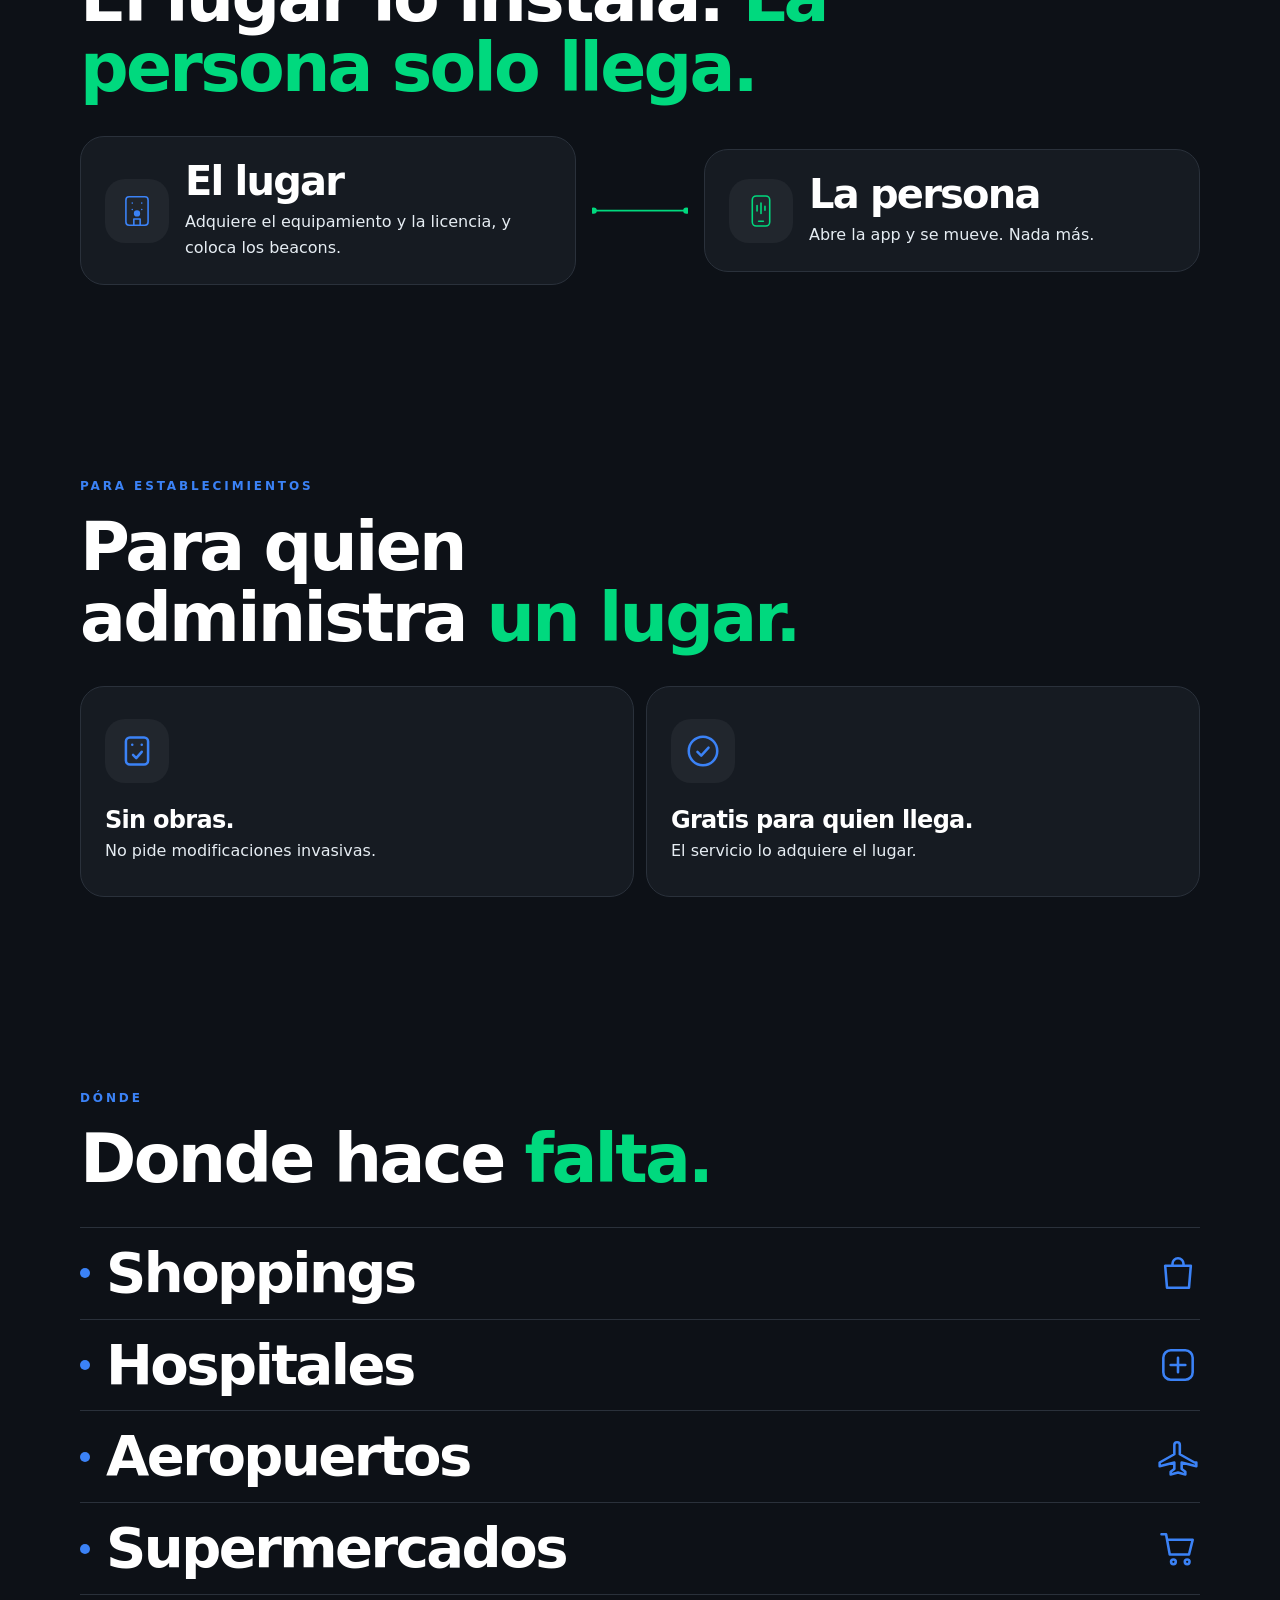
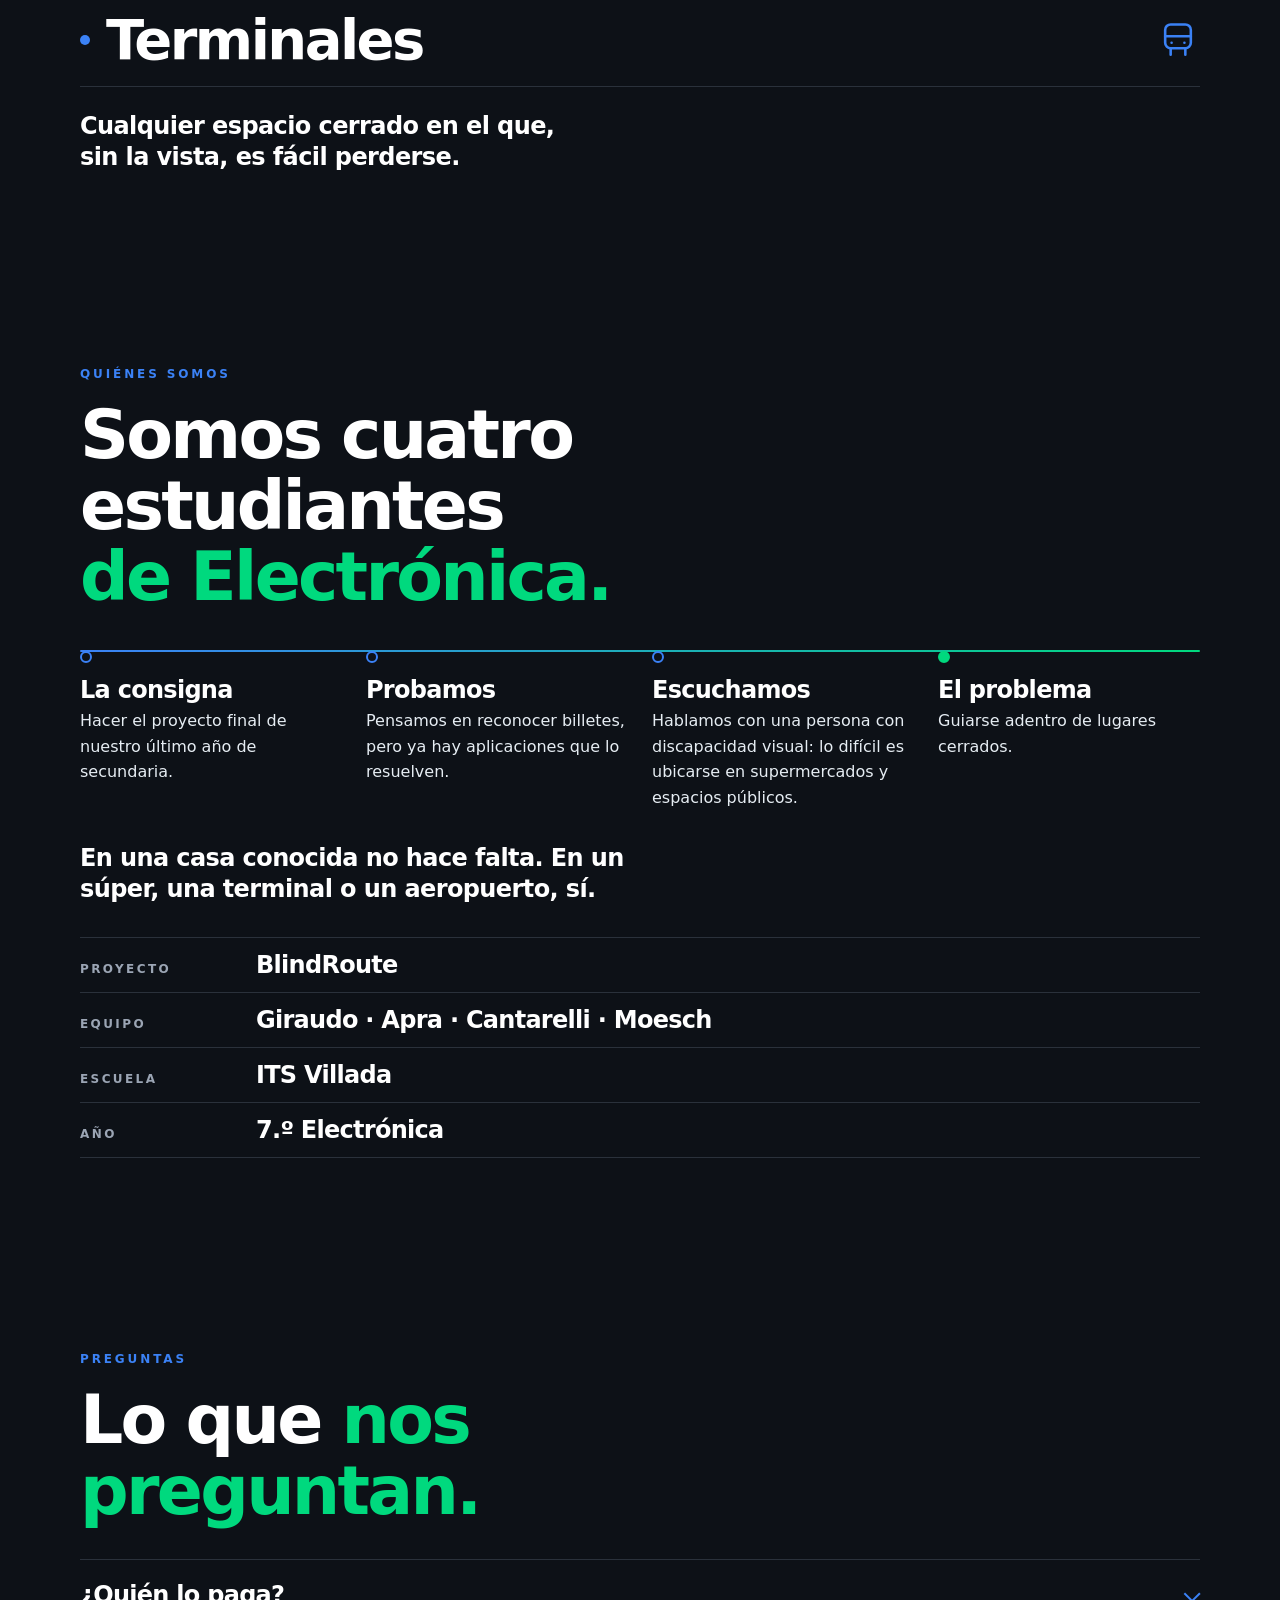
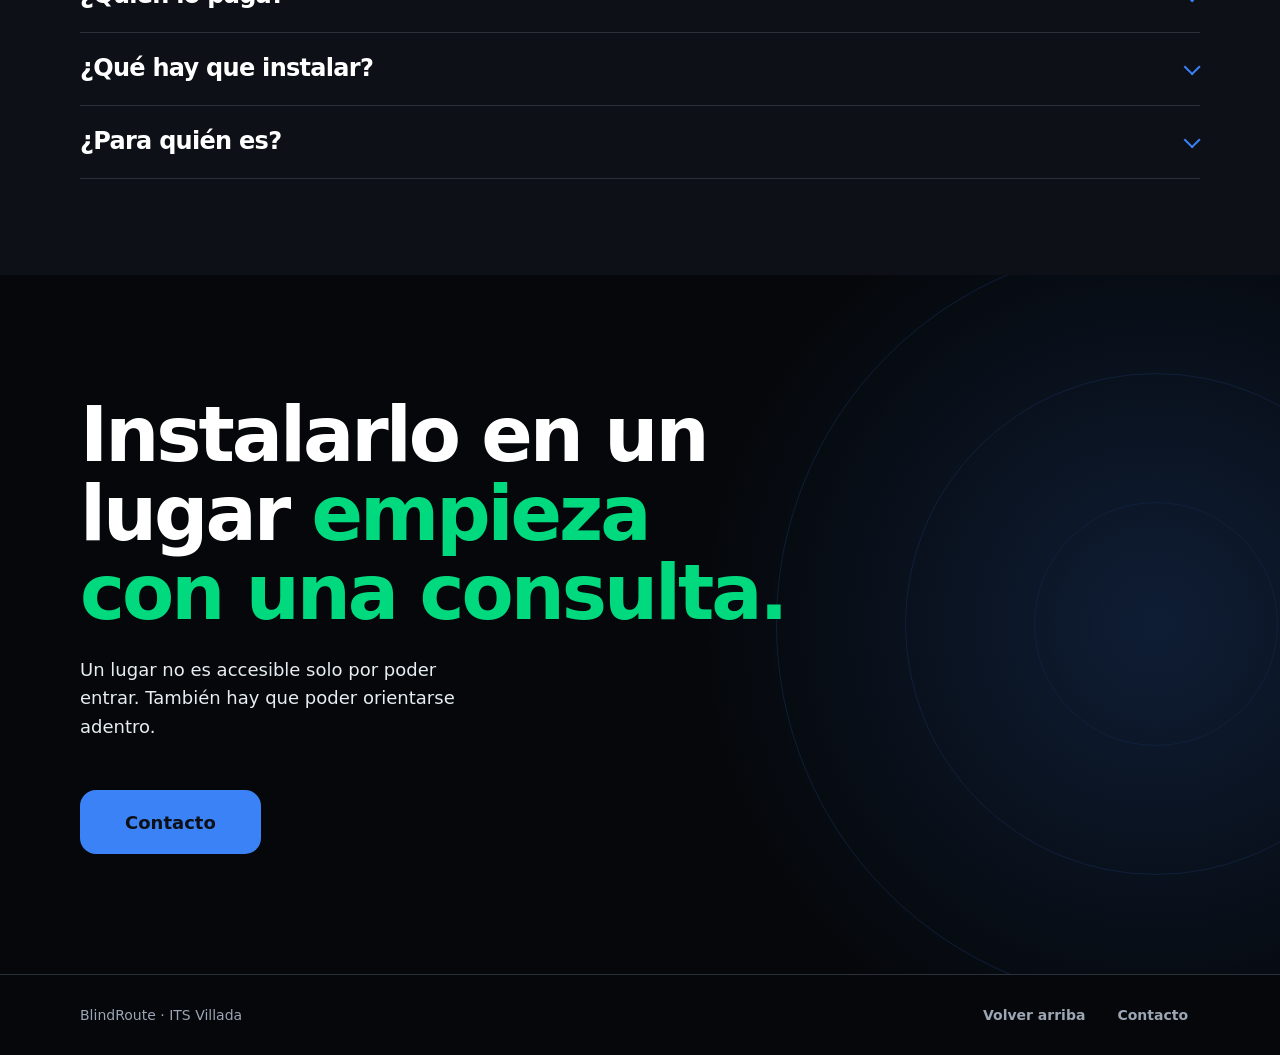
==== commit 4263ad51: "Formulario de consultas, tono informativo y textos corregidos" ====
--- a/index.html
+++ b/index.html
@@ -15,7 +15,7 @@
 <!-- PENDIENTE (dominio): og:url, og:image (URL absoluta de assets/img/og.png) y <link rel="canonical">. Ver CLAUDE.md. -->
 <link rel="icon" href="assets/img/favicon.svg" type="image/svg+xml">
 <link rel="apple-touch-icon" href="assets/img/apple-touch-icon.png">
-<link rel="stylesheet" href="assets/css/site.css?v=17">
+<link rel="stylesheet" href="assets/css/site.css?v=19">
 </head>
 <body>
 
@@ -43,7 +43,7 @@
       <a href="#problema">El problema</a>
       <a href="#como-funciona">Cómo funciona</a>
       <a href="#ejemplo">Ejemplo</a>
-      <a href="#para-tu-lugar">Para tu lugar</a>
+      <a href="#para-tu-lugar">Establecimientos</a>
       <a href="#somos">Quiénes somos</a>
     </nav>
     <a class="pill" href="contacto/">Contacto</a>
@@ -67,7 +67,7 @@
       <p class="eslogan rise" style="--i:2">El GPS de los <span>lugares cerrados.</span></p>
       <p class="lead rise" style="--i:3">Guía por voz a personas con discapacidad visual, adentro de edificios.</p>
       <div class="btns rise" style="--i:4">
-        <a class="btn btn-primary" href="contacto/">Contactanos</a>
+        <a class="btn btn-primary" href="contacto/">Contacto</a>
         <a class="btn btn-ghost" href="#como-funciona">Cómo funciona</a>
       </div>
     </div>
@@ -80,7 +80,7 @@
         <div>
           <p class="eyebrow reveal">El problema</p>
           <h2 id="h-problema" class="reveal" style="--i:1">Afuera hay GPS. <span>Adentro, no.</span></h2>
-          <p class="lead reveal" style="--i:2">Un techo corta la señal. Si no conocés el lugar, te queda preguntar.</p>
+          <p class="lead reveal" style="--i:2">Un techo corta la señal. En un lugar desconocido, la única opción suele ser preguntar.</p>
         </div>
         <figure class="diag reveal" style="--i:2">
           <svg viewBox="0 0 360 270" role="img" aria-label="Un satélite envía señal de GPS, pero el techo de un edificio la frena. Adentro, los beacons sí llegan a la persona.">
@@ -112,17 +112,6 @@
           <p class="fuente">Fuente: ANDIS, Registro Nacional de Personas con Discapacidad, noviembre de 2023.</p>
         </article>
       </div>
-
-      <!-- Analogía: casi 900.000 personas frente a la población de la ciudad de Córdoba (alrededor de 1,5 millones, Censo 2022). -->
-      <figure class="cba reveal" style="--i:3" aria-labelledby="cba-frase">
-        <div class="cba-txt">
-          <p class="eyebrow">Para dimensionarlo</p>
-          <p class="cba-frase" id="cba-frase">Casi 900.000 personas son <strong>más de la mitad</strong> de la ciudad de Córdoba.</p>
-          <p class="cba-leyenda"><span class="pt" aria-hidden="true"></span>Cada punto, unas 15.000 personas.</p>
-          <figcaption class="fuente">Población de la ciudad de Córdoba: alrededor de 1,5 millones de habitantes (INDEC, Censo Nacional 2022). Comparación ilustrativa: las cifras vienen de fuentes y años distintos.</figcaption>
-        </div>
-        <div class="cba-grilla" aria-hidden="true"><i class="on" style="--k:0"></i><i class="on" style="--k:1"></i><i class="on" style="--k:2"></i><i class="on" style="--k:3"></i><i class="on" style="--k:4"></i><i class="on" style="--k:5"></i><i class="on" style="--k:6"></i><i class="on" style="--k:7"></i><i class="on" style="--k:8"></i><i class="on" style="--k:9"></i><i class="on" style="--k:10"></i><i class="on" style="--k:11"></i><i class="on" style="--k:12"></i><i class="on" style="--k:13"></i><i class="on" style="--k:14"></i><i class="on" style="--k:15"></i><i class="on" style="--k:16"></i><i class="on" style="--k:17"></i><i class="on" style="--k:18"></i><i class="on" style="--k:19"></i><i class="on" style="--k:20"></i><i class="on" style="--k:21"></i><i class="on" style="--k:22"></i><i class="on" style="--k:23"></i><i class="on" style="--k:24"></i><i class="on" style="--k:25"></i><i class="on" style="--k:26"></i><i class="on" style="--k:27"></i><i class="on" style="--k:28"></i><i class="on" style="--k:29"></i><i class="on" style="--k:30"></i><i class="on" style="--k:31"></i><i class="on" style="--k:32"></i><i class="on" style="--k:33"></i><i class="on" style="--k:34"></i><i class="on" style="--k:35"></i><i class="on" style="--k:36"></i><i class="on" style="--k:37"></i><i class="on" style="--k:38"></i><i class="on" style="--k:39"></i><i class="on" style="--k:40"></i><i class="on" style="--k:41"></i><i class="on" style="--k:42"></i><i class="on" style="--k:43"></i><i class="on" style="--k:44"></i><i class="on" style="--k:45"></i><i class="on" style="--k:46"></i><i class="on" style="--k:47"></i><i class="on" style="--k:48"></i><i class="on" style="--k:49"></i><i class="on" style="--k:50"></i><i class="on" style="--k:51"></i><i class="on" style="--k:52"></i><i class="on" style="--k:53"></i><i class="on" style="--k:54"></i><i class="on" style="--k:55"></i><i class="on" style="--k:56"></i><i class="on" style="--k:57"></i><i class="on" style="--k:58"></i><i class="on" style="--k:59"></i><i></i><i></i><i></i><i></i><i></i><i></i><i></i><i></i><i></i><i></i><i></i><i></i><i></i><i></i><i></i><i></i><i></i><i></i><i></i><i></i><i></i><i></i><i></i><i></i><i></i><i></i><i></i><i></i><i></i><i></i><i></i><i></i><i></i><i></i><i></i><i></i><i></i><i></i><i></i><i></i></div>
-      </figure>
     </div>
   </section>
 
@@ -130,11 +119,11 @@
   <section class="sec como" id="como-funciona" aria-labelledby="h-como">
     <div class="wrap">
       <p class="eyebrow reveal">Cómo funciona</p>
-      <h2 id="h-como" class="reveal" style="--i:1">Así te <span>guía.</span></h2>
+      <h2 id="h-como" class="reveal" style="--i:1">Así <span>funciona.</span></h2>
     </div>
     <div class="demo wrap" data-step="3">
       <div class="escena-wrap">
-        <svg class="escena" viewBox="0 0 400 400" role="img" aria-label="Esquema de un espacio con cuatro beacons. La app calcula tu posición a partir de la señal de tres de ellos y traza el camino hasta tu destino.">
+        <svg class="escena" viewBox="0 0 400 400" role="img" aria-label="Esquema de un espacio con cuatro beacons. La app calcula la posición de la persona a partir de la señal de tres de ellos y traza el camino hasta el destino.">
           <rect class="marco" x="8" y="8" width="384" height="384" rx="26"/>
           <g class="beacons">
             <g class="beacon"><circle class="anillo" cx="80" cy="100" r="26"/><circle class="anillo a2" cx="80" cy="100" r="26"/><circle class="punto" cx="80" cy="100" r="5"/></g>
@@ -161,17 +150,17 @@
         <li class="paso" data-n="1">
           <span class="n" aria-hidden="true">1</span>
           <h3>Beacons en el edificio</h3>
-          <p>Emisores Bluetooth repartidos por el lugar avisan dónde estás.</p>
+          <p>Emisores Bluetooth repartidos por el lugar indican la posición de la persona.</p>
         </li>
         <li class="paso" data-n="2">
           <span class="n" aria-hidden="true">2</span>
-          <h3>La app te ubica</h3>
-          <p>Calcula tu posición y el mejor camino hasta donde querés ir.</p>
+          <h3>La app ubica a la persona</h3>
+          <p>Calcula la posición y el mejor camino hasta el destino elegido.</p>
         </li>
         <li class="paso" data-n="3">
           <span class="n" aria-hidden="true">3</span>
-          <h3>Una voz te lleva</h3>
-          <p>Te dicta cada indicación en tiempo real, mientras caminás.</p>
+          <h3>Una voz guía el recorrido</h3>
+          <p>Dicta cada indicación en tiempo real, durante la caminata.</p>
         </li>
       </ol>
     </div>
@@ -182,7 +171,7 @@
     <div class="wrap">
       <p class="eyebrow reveal">Un ejemplo</p>
       <h2 id="h-ejemplo" class="reveal" style="--i:1">Llegar a la <span>terminal 4.</span></h2>
-      <p class="lead reveal" style="--i:2">Entrás a un aeropuerto que no conocés. Decís a dónde ir y la app te lleva.</p>
+      <p class="lead reveal" style="--i:2">Una persona entra a un aeropuerto que no conoce. Indica a dónde quiere ir y la app la guía hasta ahí.</p>
       <div class="rec3d" data-ejemplo data-fase="4">
         <div class="vista" role="img" aria-label="Vista en perspectiva de un aeropuerto con entrada, cuatro terminales y cinco beacons. La persona pide ir a la terminal 4, los beacons la ubican, se calcula la ruta y una voz la guía: sigue derecho, gira a la derecha y llega.">
           <div class="mundo" aria-hidden="true">
@@ -196,10 +185,10 @@
             <div><b>Llegaste.</b><span>Terminal 4.</span></div>
           </div>
           <ol class="fases" role="list">
-            <li class="fase"><span class="n" aria-hidden="true">1</span><div><h3>Elegís a dónde ir</h3><p>Pedís el destino: terminal 4.</p></div></li>
-            <li class="fase"><span class="n" aria-hidden="true">2</span><div><h3>Los beacons te ubican</h3><p>Con la señal de varios, la app sabe dónde estás.</p></div></li>
+            <li class="fase"><span class="n" aria-hidden="true">1</span><div><h3>Elige el destino</h3><p>Pide ir a la terminal 4.</p></div></li>
+            <li class="fase"><span class="n" aria-hidden="true">2</span><div><h3>Los beacons la ubican</h3><p>Con la señal de varios, la app sabe dónde está.</p></div></li>
             <li class="fase"><span class="n" aria-hidden="true">3</span><div><h3>Se calcula la ruta</h3><p>La app traza el mejor camino hasta el destino.</p></div></li>
-            <li class="fase"><span class="n" aria-hidden="true">4</span><div><h3>Una voz te guía</h3><p>Te dice cuánto falta y cuándo girar, hasta que llegás.</p></div></li>
+            <li class="fase"><span class="n" aria-hidden="true">4</span><div><h3>Una voz la guía</h3><p>Indica cuánto falta y cuándo girar, hasta llegar.</p></div></li>
           </ol>
           <button class="pausa" type="button" aria-pressed="false"><span class="ico-pausa" aria-hidden="true"></span><span class="txt">Pausar animación</span></button>
         </div>
@@ -211,7 +200,7 @@
   <section class="sec instala" id="instalacion" aria-labelledby="h-instala">
     <div class="wrap">
       <p class="eyebrow reveal">Quién lo instala</p>
-      <h2 id="h-instala" class="reveal" style="--i:1">Lo instala el lugar. <span>Vos solo llegás.</span></h2>
+      <h2 id="h-instala" class="reveal" style="--i:1">El lugar lo instala. <span>La persona solo llega.</span></h2>
       <div class="dos">
         <div class="lado reveal" style="--i:2">
           <span class="figura" aria-hidden="true"><svg viewBox="0 0 48 48" fill="none" stroke="currentColor" stroke-width="2" stroke-linecap="round" stroke-linejoin="round"><rect x="10" y="6" width="28" height="36" rx="4"/><path d="M18 14h.01M30 14h.01M18 22h.01M30 22h.01M20 42v-8h8v8"/><circle class="latido-i" cx="24" cy="27" r="3" fill="currentColor"/></svg></span>
@@ -220,7 +209,7 @@
         <svg class="union reveal" viewBox="0 0 120 24" aria-hidden="true" focusable="false"><path class="hilo" pathLength="1" d="M2 12 H118"/><circle cx="2" cy="12" r="4"/><circle cx="118" cy="12" r="4"/></svg>
         <div class="lado reveal" style="--i:3">
           <span class="figura" aria-hidden="true"><svg viewBox="0 0 48 48" fill="none" stroke="currentColor" stroke-width="2" stroke-linecap="round" stroke-linejoin="round"><rect x="13" y="5" width="22" height="38" rx="5"/><path d="M21 37h6"/><path class="barra-i" d="M19 17v7M24 14v13M29 18v5"/></svg></span>
-          <div><p class="quien">Vos</p><p>Abrís la app y te movés. Nada más.</p></div>
+          <div><p class="quien">La persona</p><p>Abre la app y se mueve. Nada más.</p></div>
         </div>
       </div>
     </div>
@@ -229,11 +218,10 @@
   <!-- Para quien administra un lugar -->
   <section class="sec ventajas" id="para-tu-lugar" aria-labelledby="h-lugar">
     <div class="wrap">
-      <p class="eyebrow reveal">Para tu lugar</p>
+      <p class="eyebrow reveal">Para establecimientos</p>
       <h2 id="h-lugar" class="reveal" style="--i:1">Para quien administra <span>un lugar.</span></h2>
       <ul class="vent">
-        <li class="reveal" style="--i:1"><span class="figura" aria-hidden="true"><svg class="ico"><use href="#i-offline"/></svg></span><div><h3>Funciona sin internet.</h3><p>El mapa y los cálculos corren en el celular.</p></div></li>
-        <li class="reveal" style="--i:2"><span class="figura" aria-hidden="true"><svg class="ico"><use href="#i-obras"/></svg></span><div><h3>Sin obras.</h3><p>No pide modificaciones invasivas.</p></div></li>
+                <li class="reveal" style="--i:2"><span class="figura" aria-hidden="true"><svg class="ico"><use href="#i-obras"/></svg></span><div><h3>Sin obras.</h3><p>No pide modificaciones invasivas.</p></div></li>
         <li class="reveal" style="--i:3"><span class="figura" aria-hidden="true"><svg class="ico"><use href="#i-gratis"/></svg></span><div><h3>Gratis para quien llega.</h3><p>El servicio lo adquiere el lugar.</p></div></li>
       </ul>
     </div>
@@ -251,7 +239,7 @@
         <li class="reveal" style="--i:4">Supermercados<svg class="ico" aria-hidden="true"><use href="#i-cart"/></svg></li>
         <li class="reveal" style="--i:5">Terminales<svg class="ico" aria-hidden="true"><use href="#i-bus"/></svg></li>
       </ul>
-      <p class="cierre-lugares reveal">Cualquier espacio cerrado en el que, sin la vista, estarías perdido.</p>
+      <p class="cierre-lugares reveal">Cualquier espacio cerrado en el que, sin la vista, es fácil perderse.</p>
     </div>
   </section>
 
@@ -283,9 +271,7 @@
       <p class="eyebrow reveal">Preguntas</p>
       <h2 id="h-preguntas" class="reveal" style="--i:1">Lo que <span>nos preguntan.</span></h2>
       <div class="faq">
-        <details class="reveal" style="--i:1"><summary>¿Necesita internet?</summary><p>No. El mapa y los cálculos corren en el celular, así que funciona aunque no haya señal.</p></details>
-        <details class="reveal" style="--i:2"><summary>¿Hay que sacar el celular?</summary><p>No hace falta mirarlo ni apuntarlo: la guía llega por voz, así que el celular puede ir guardado.</p></details>
-        <details class="reveal" style="--i:3"><summary>¿Quién lo paga?</summary><p>El lugar que lo instala. La persona que lo usa no paga.</p></details>
+                        <details class="reveal" style="--i:3"><summary>¿Quién lo paga?</summary><p>El lugar que lo instala. La persona que lo usa no paga.</p></details>
         <details class="reveal" style="--i:4"><summary>¿Qué hay que instalar?</summary><p>Beacons, pequeños emisores Bluetooth repartidos por el lugar, y el mapa del edificio en la app.</p></details>
         <details class="reveal" style="--i:5"><summary>¿Para quién es?</summary><p>Para personas con discapacidad visual que quieren moverse solas adentro de un edificio.</p></details>
       </div>
@@ -296,9 +282,9 @@
   <section class="llegada" aria-labelledby="h-llegada">
     <div class="halo" aria-hidden="true"><i></i><i></i><i></i></div>
     <div class="caja">
-      <h2 id="h-llegada" class="reveal">Si administrás un lugar, <span>hablemos.</span></h2>
+      <h2 id="h-llegada" class="reveal">Instalarlo en un lugar <span>empieza con una consulta.</span></h2>
       <p class="lead reveal" style="--i:1">Un lugar no es accesible solo por poder entrar. También hay que poder orientarse adentro.</p>
-      <a class="btn btn-primary btn-lg reveal" style="--i:2" href="contacto/">Contactanos</a>
+      <a class="btn btn-primary btn-lg reveal" style="--i:2" href="contacto/">Contacto</a>
     </div>
   </section>
 
@@ -314,6 +300,6 @@
   </div>
 </footer>
 
-<script src="assets/js/site.js?v=17" defer></script>
+<script src="assets/js/site.js?v=19" defer></script>
 </body>
 </html>
--- a/assets/css/site.css
+++ b/assets/css/site.css
@@ -137,17 +137,6 @@
 .num .nn{white-space:nowrap}
 .apoyo{margin-top:var(--s3);color:var(--body);font-weight:600}
 .fuente{margin-top:auto;padding-top:var(--s5);font-size:var(--fs-sm);line-height:1.5;color:var(--muted);max-width:48ch}
-/* analogía de Córdoba: 100 puntos = la ciudad; se encienden 60 (casi 900.000 personas) */
-.cba{margin:var(--s7) 0 0;padding-top:var(--s5);border-top:1px solid var(--line);display:grid;grid-template-columns:minmax(0,1fr);gap:var(--s5);align-items:center}
-.cba-frase{font:600 var(--fs-2xl)/1.15 var(--display);letter-spacing:-.035em;color:var(--text);max-width:22ch;text-wrap:balance}
-.cba-frase strong{color:var(--ok);font-weight:600}
-.cba-leyenda{display:flex;align-items:center;gap:var(--s2);margin-top:var(--s3);color:var(--body);font-size:var(--fs-sm)}
-.cba-leyenda .pt{width:12px;height:12px;border-radius:50%;background:var(--ok);flex:none}
-.cba .fuente{padding-top:var(--s4)}
-.cba-grilla{display:grid;grid-template-columns:repeat(10,minmax(0,1fr));gap:clamp(6px,2vw,10px);width:min(100%,300px)}
-.cba-grilla i{position:relative;display:block;aspect-ratio:1;border-radius:50%;background:var(--raised)}
-.cba-grilla i.on::after{content:"";position:absolute;inset:0;border-radius:50%;background:var(--ok);box-shadow:0 0 10px rgba(0,217,126,.45)}
-@media (min-width:900px){.cba{grid-template-columns:minmax(0,1.1fr) minmax(0,.9fr);gap:var(--s8)}.cba-grilla{justify-self:end;width:min(100%,340px)}}
 
 @media (min-width:900px){.cifras{grid-template-columns:minmax(0,1fr) minmax(0,1fr);gap:var(--s8)}}
 
@@ -254,7 +243,7 @@
 .vent p{margin-top:var(--s1);color:var(--body)}
 @media (hover:hover) and (pointer:fine){.vent li:hover{border-color:var(--accent)}}
 @media (min-width:900px){
-  .vent{grid-template-columns:repeat(3,minmax(0,1fr))}
+  .vent{grid-template-columns:repeat(2,minmax(0,1fr))}
   .vent li{grid-template-columns:minmax(0,1fr);align-items:start;gap:var(--s5);padding:var(--s6) var(--s5)}
 }
 
@@ -439,14 +428,32 @@
 .contacto .equipo-c{margin-top:var(--s6);padding-top:var(--s5);border-top:1px solid var(--line)}
 .equipo-c .nombres{font:600 var(--fs-xl)/1.3 var(--display);letter-spacing:-.03em;color:var(--text);text-wrap:balance}
 .equipo-c .escuela{margin-top:var(--s1);color:var(--muted)}
+/* formulario de consultas */
+.consulta{margin-top:var(--s7);padding-top:var(--s6);border-top:1px solid var(--line)}
+.consulta[hidden]{display:none}
+.consulta h2{font-size:var(--fs-2xl)}
+.consulta-intro{margin-top:var(--s2);color:var(--body)}
+.form-consulta{display:grid;gap:var(--s4);margin-top:var(--s5)}
+.fila{display:grid;gap:var(--s2)}
+.fila label{font-weight:600;color:var(--text)}
+.fila .opc{font-weight:400;color:var(--muted)}
+.fila input,.fila textarea{width:100%;min-height:52px;padding:var(--s3) var(--s4);border-radius:14px;border:1px solid var(--line);background:var(--card);color:var(--text);
+  font:400 16px/1.5 "IBM Plex Sans",system-ui,sans-serif;transition:border-color 150ms ease-out}
+.fila textarea{min-height:140px;resize:vertical}
+.fila input:focus-visible,.fila textarea:focus-visible{outline:3px solid #fff;outline-offset:2px;border-color:var(--accent)}
+@media (hover:hover) and (pointer:fine){.fila input:hover,.fila textarea:hover{border-color:#3a4350}}
+.trampa{position:absolute;left:-9999px;width:1px;height:1px;overflow:hidden}
+.form-consulta .btn{width:100%}
+.form-consulta .btn:disabled{opacity:.6;cursor:progress}
+.form-estado{min-height:1.5em;font-weight:600}
+.form-estado[data-tipo="ok"]{color:var(--ok)}
+.form-estado[data-tipo="error"]{color:#FF8A80}
+.form-nota{font-size:var(--fs-sm);color:var(--muted)}
 .contacto .conocer{margin-top:auto;padding-top:var(--s6)}
 .conocer .btn{width:100%}
 
 /* ---------- movimiento: solo si el sistema no pide reducirlo ---------- */
 @media (prefers-reduced-motion:no-preference){
-  /* Córdoba: los puntos verdes se encienden uno tras otro, 14 ms entre cada uno */
-  .js .cba.in .cba-grilla i.on::after{animation:prende .45s var(--ease) backwards;animation-delay:calc(var(--k) * 14ms + .35s)}
-  @keyframes prende{from{opacity:0;transform:scale(.4)}}
   html{scroll-behavior:smooth}
   .rise{animation:rise .8s var(--ease) backwards;animation-delay:calc(var(--i,0) * 90ms)}
   @keyframes rise{from{opacity:0;transform:translateY(16px)}}
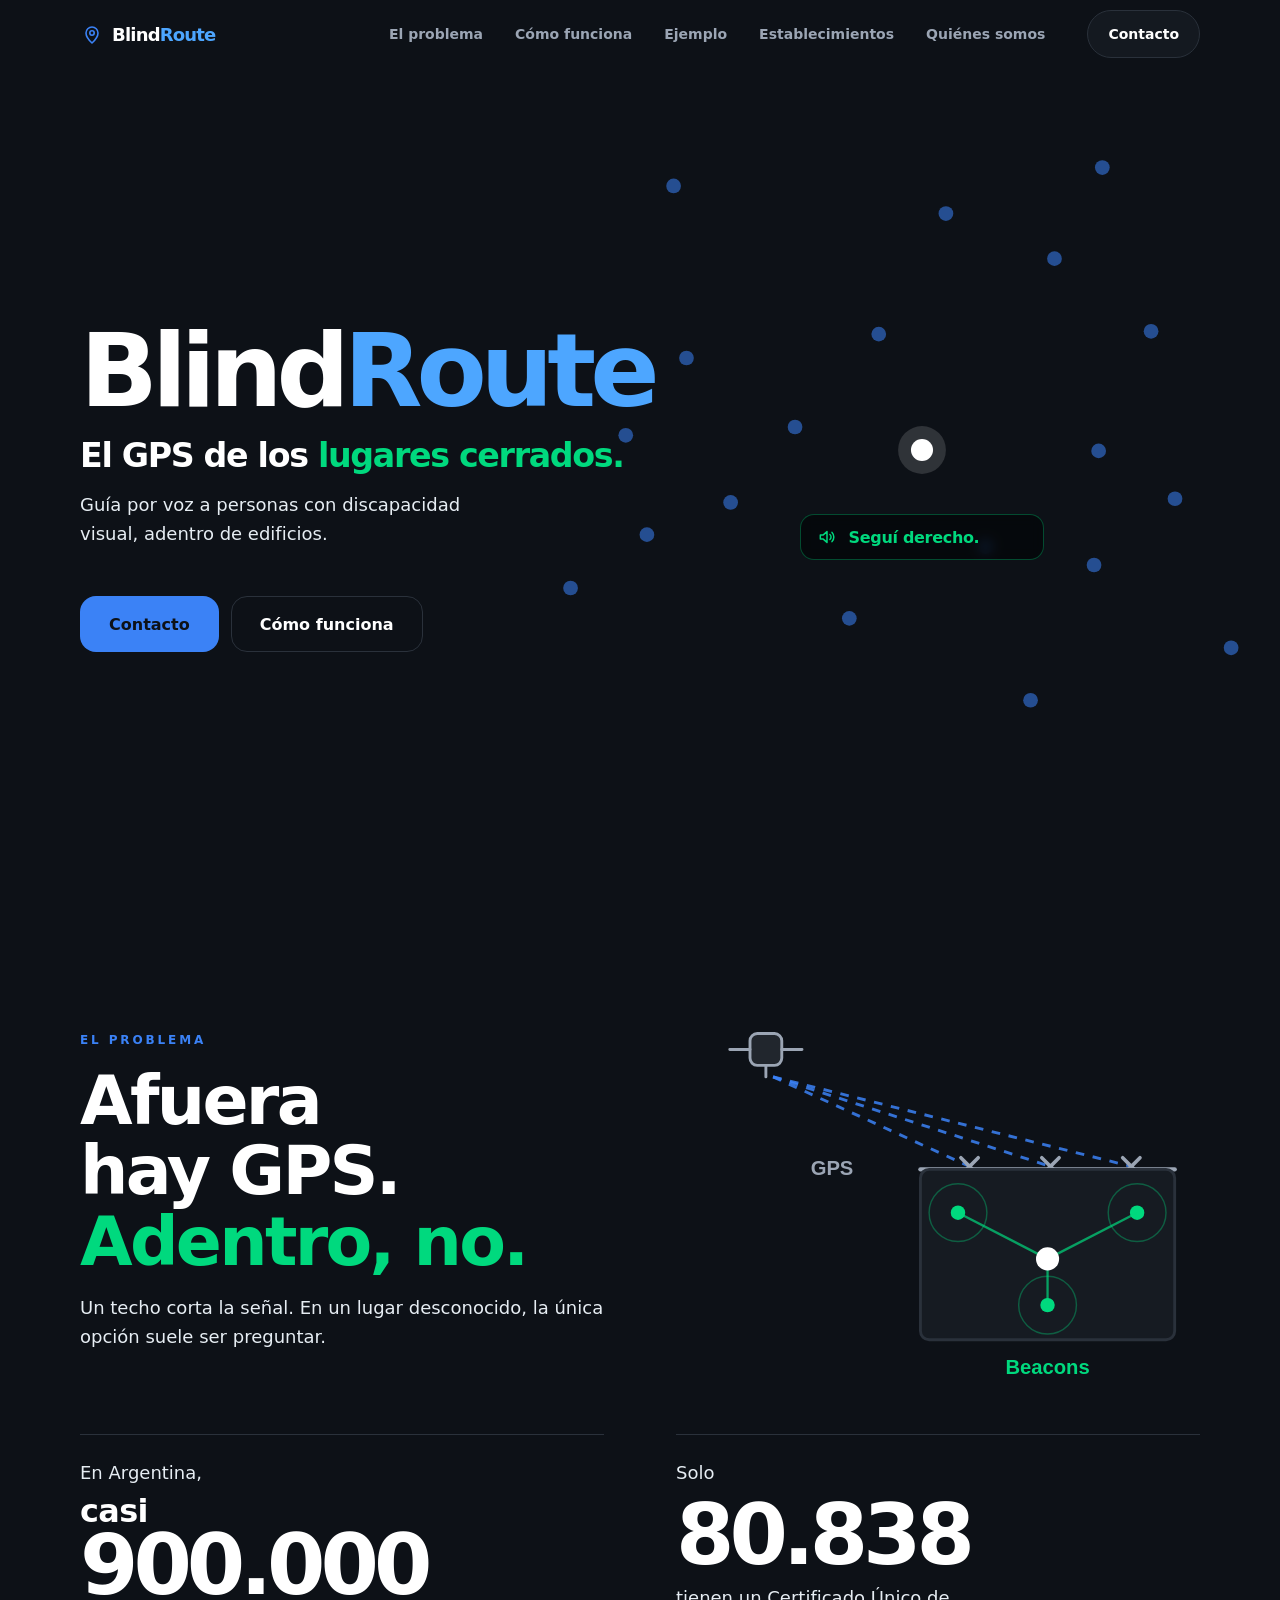
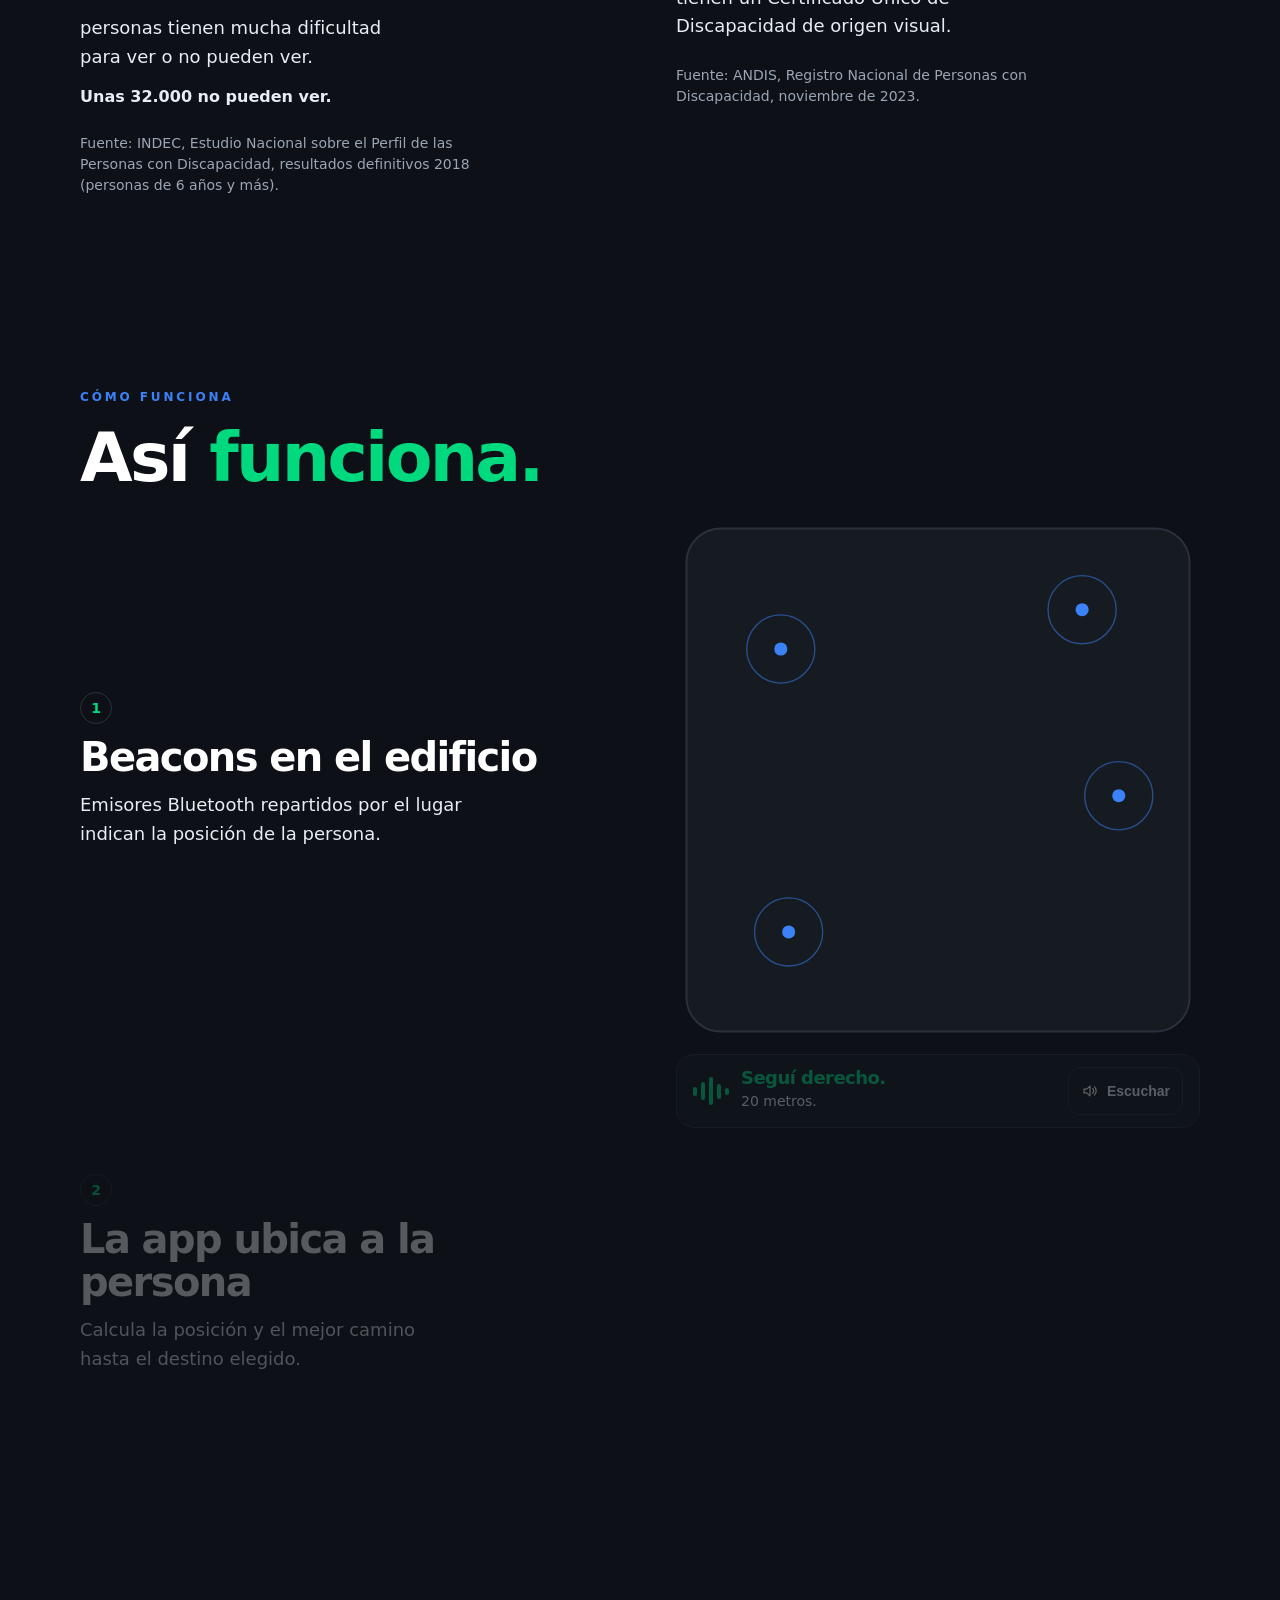
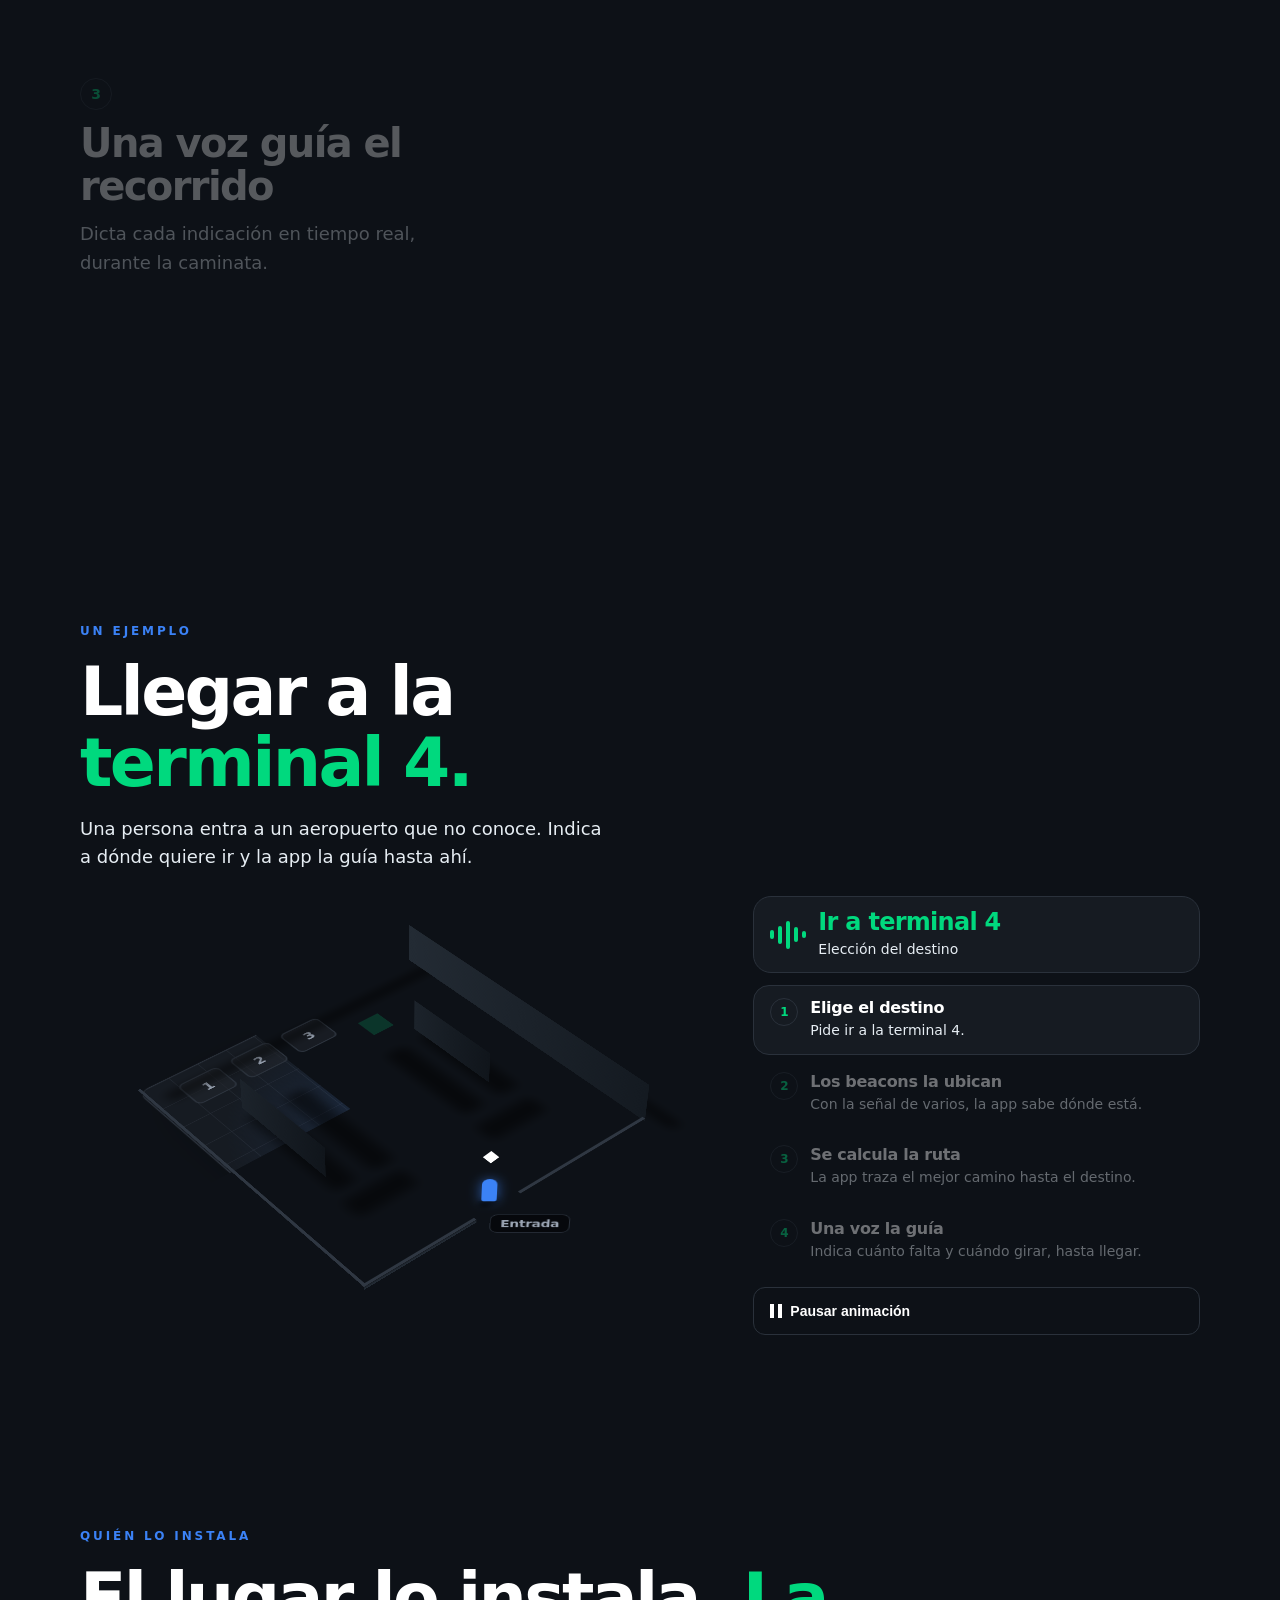
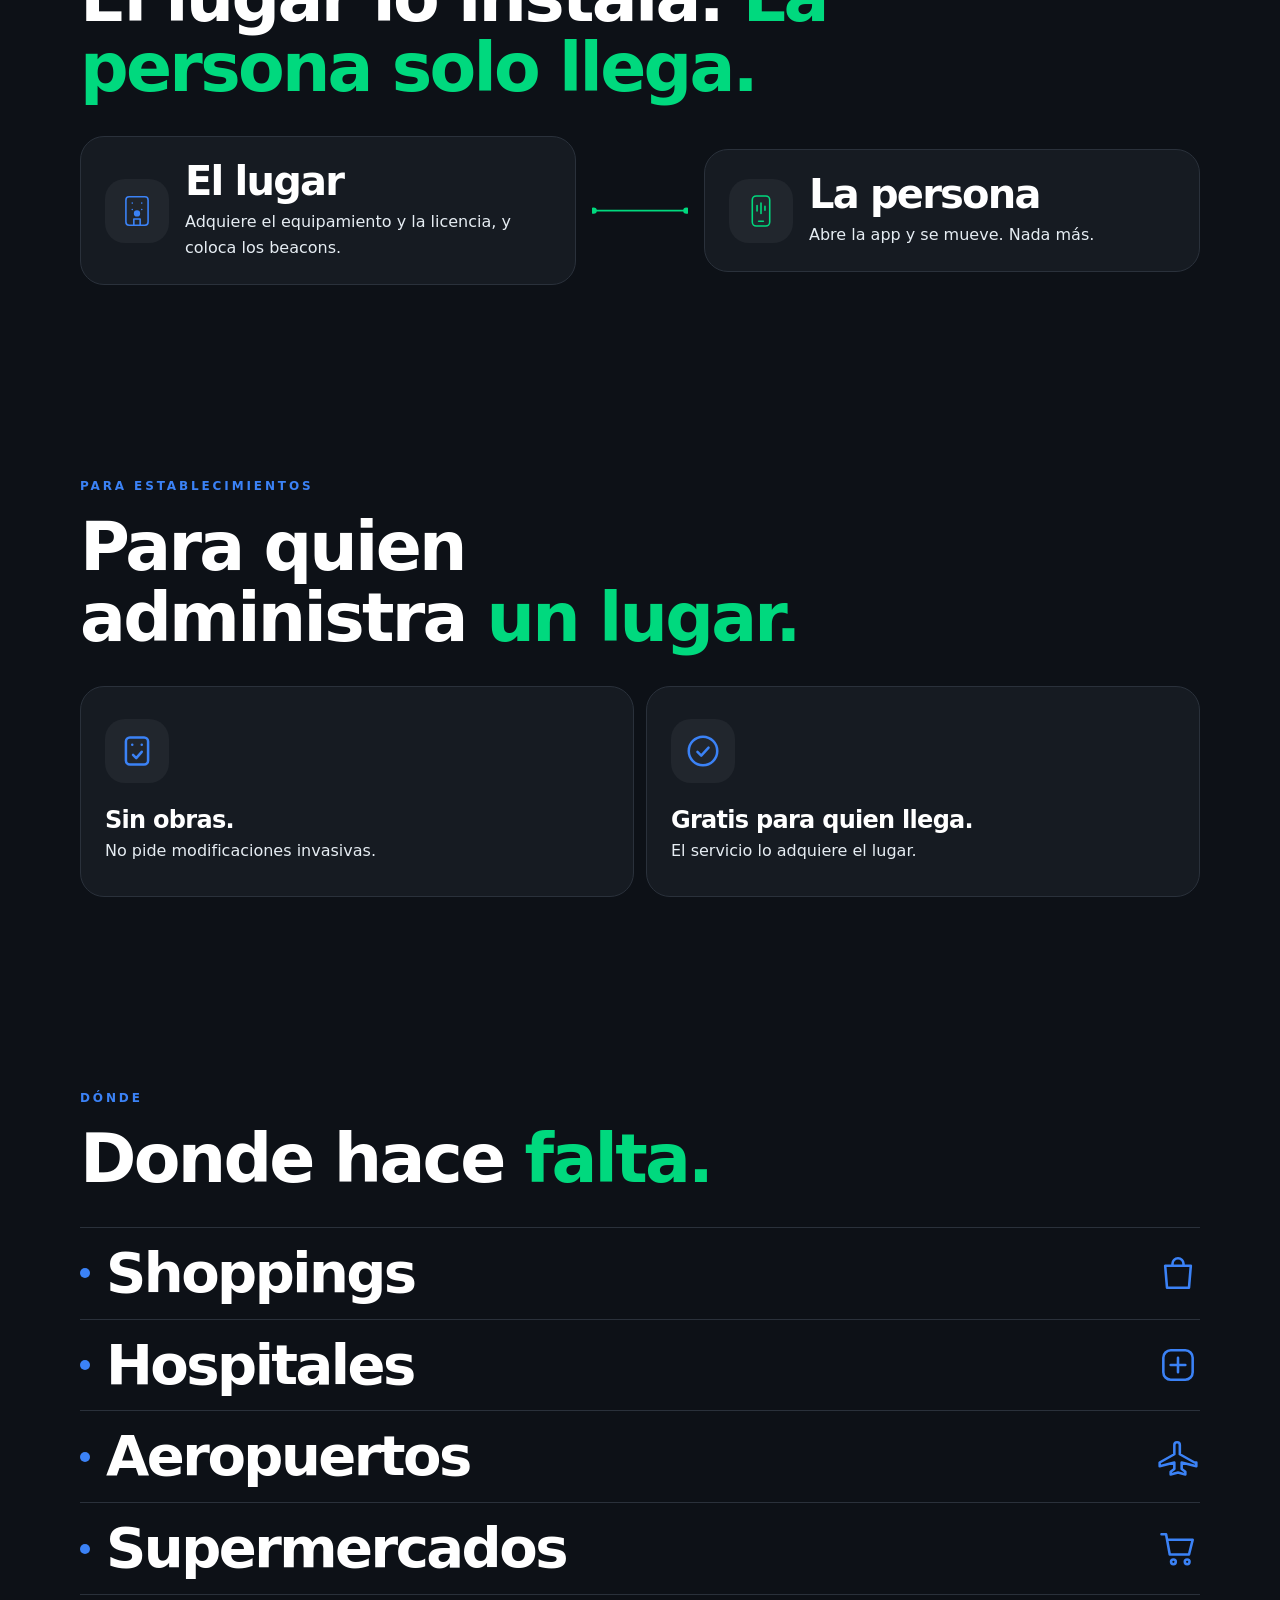
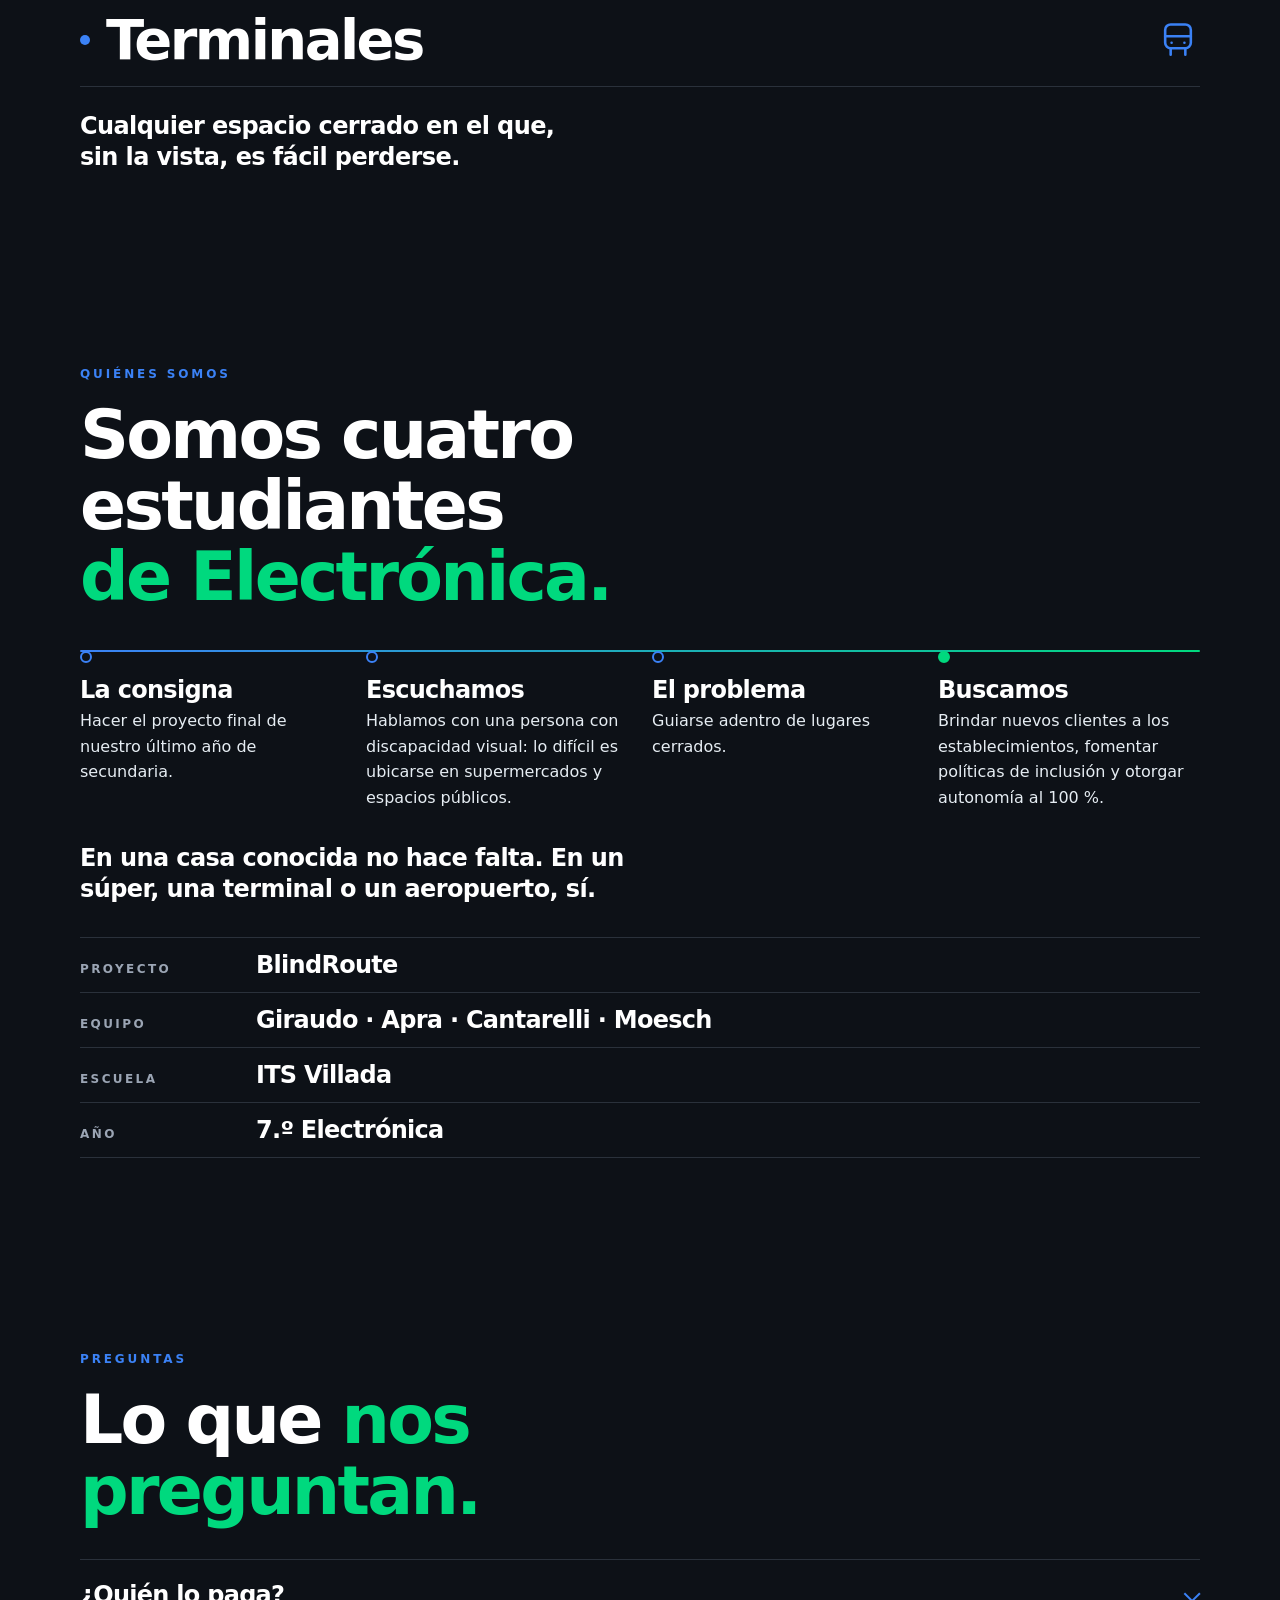
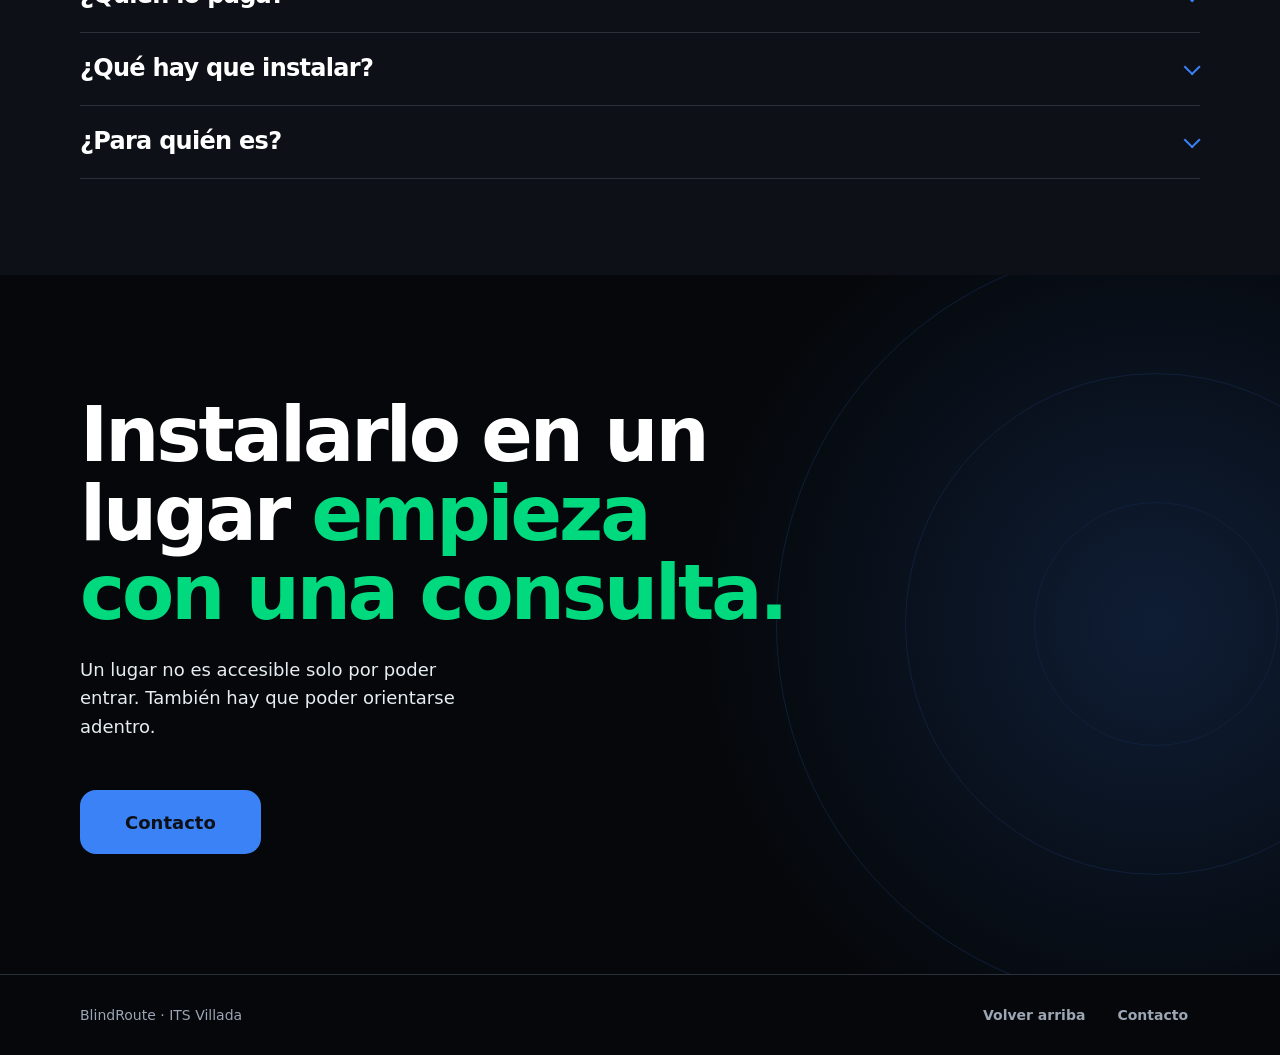
==== commit c973c117: "Arreglo de botones en celular, Instagram y mail en contacto, logo y Quiénes somos - Escena 3D (.vist" ====
--- a/index.html
+++ b/index.html
@@ -15,7 +15,7 @@
 <!-- PENDIENTE (dominio): og:url, og:image (URL absoluta de assets/img/og.png) y <link rel="canonical">. Ver CLAUDE.md. -->
 <link rel="icon" href="assets/img/favicon.svg" type="image/svg+xml">
 <link rel="apple-touch-icon" href="assets/img/apple-touch-icon.png">
-<link rel="stylesheet" href="assets/css/site.css?v=19">
+<link rel="stylesheet" href="assets/css/site.css?v=22">
 </head>
 <body>
 
@@ -250,9 +250,9 @@
       <h2 id="h-somos" class="reveal" style="--i:1">Somos cuatro estudiantes <span>de Electrónica.</span></h2>
       <ol class="tiempo reveal" role="list">
         <li><span class="nodo" aria-hidden="true"></span><h3>La consigna</h3><p>Hacer el proyecto final de nuestro último año de secundaria.</p></li>
-        <li><span class="nodo" aria-hidden="true"></span><h3>Probamos</h3><p>Pensamos en reconocer billetes, pero ya hay aplicaciones que lo resuelven.</p></li>
         <li><span class="nodo" aria-hidden="true"></span><h3>Escuchamos</h3><p>Hablamos con una persona con discapacidad visual: lo difícil es ubicarse en supermercados y espacios públicos.</p></li>
         <li><span class="nodo" aria-hidden="true"></span><h3>El problema</h3><p>Guiarse adentro de lugares cerrados.</p></li>
+        <li><span class="nodo" aria-hidden="true"></span><h3>Buscamos</h3><p>Brindar nuevos clientes a los establecimientos, fomentar políticas de inclusión y otorgar autonomía al 100 %.</p></li>
       </ol>
       <p class="fuerte reveal">En una casa conocida no hace falta. En un súper, una terminal o un aeropuerto, sí.</p>
       <!-- PENDIENTE: nombres completos y roles. Por ahora solo apellidos. Ver CLAUDE.md. -->
@@ -300,6 +300,6 @@
   </div>
 </footer>
 
-<script src="assets/js/site.js?v=19" defer></script>
+<script src="assets/js/site.js?v=22" defer></script>
 </body>
 </html>
--- a/assets/css/site.css
+++ b/assets/css/site.css
@@ -43,6 +43,9 @@
 /* marca: Blind en blanco, Route en celeste */
 .marca-r,h1 .marca-r,.brand .marca-r{color:var(--celeste)}
 .eyebrow.marca{color:var(--text)}
+/* logo de /contacto/: vuelve a la página principal */
+.brand.marca-c{margin-bottom:var(--s3);margin-left:calc(var(--s2) * -1);padding:0 var(--s2);border-radius:12px;font-size:var(--fs-xl)}
+.brand.marca-c .pin{color:var(--accent)}
 h3{font-weight:600;font-size:var(--fs-xl);line-height:1.15;letter-spacing:-.03em}
 .eyebrow{margin-bottom:var(--s4);font-size:var(--fs-xs);font-weight:600;letter-spacing:.24em;text-transform:uppercase;color:var(--accent)}
 .lead{font-size:var(--fs-lg);color:var(--body);max-width:46ch}
@@ -302,7 +305,11 @@
 /* --k es la escala de la escena. El dibujo proyectado mide unos 584×434 a escala 1 y queda corrido
    respecto del centro de la caja; translate lo recentra. La perspectiva también escala con --k:
    así el dibujo proyectado crece de forma uniforme y el centrado vale para cualquier ancho. */
-.vista{--k:.5;--dx:-4px;--dy:-10px;position:relative;height:calc(var(--k) * 450px + 24px)}
+/* La escena es decorativa: no recibe toques y se recorta a su caja. Sin esto, en celular el
+   navegador proyectaba la zona de toque de la marca de destino (3D) sobre los botones del inicio
+   y los dejaba sin funcionar después de hacer scroll. */
+.vista{--k:.5;--dx:-4px;--dy:-10px;position:relative;height:calc(var(--k) * 450px + 24px);overflow:hidden;pointer-events:none}
+.vista *{pointer-events:none}
 @media (max-width:359px){.vista{--k:.44}}
 @media (min-width:390px){.vista{--k:.55}}
 @media (min-width:412px){.vista{--k:.58}}
@@ -404,7 +411,7 @@
   padding:max(var(--s6),env(safe-area-inset-top)) var(--pad) max(var(--s6),env(safe-area-inset-bottom))}
 .contacto::before{content:"";position:absolute;z-index:-1;left:50%;top:0;translate:-50% 0;width:140vw;max-width:900px;aspect-ratio:1;pointer-events:none;
   background:radial-gradient(circle,rgba(59,130,246,.2),rgba(59,130,246,0) 62%)}
-.beacon-s{position:relative;width:96px;aspect-ratio:1;display:grid;place-items:center;margin-bottom:var(--s5);view-transition-name:marca}
+.beacon-s{position:relative;width:96px;aspect-ratio:1;display:grid;place-items:center;margin-bottom:var(--s5)}
 .beacon-s .r{position:absolute;inset:0;border:1px solid var(--accent);border-radius:50%}
 .beacon-s .r:nth-child(1){transform:scale(.62);opacity:.5}
 .beacon-s .r:nth-child(2){opacity:.25}
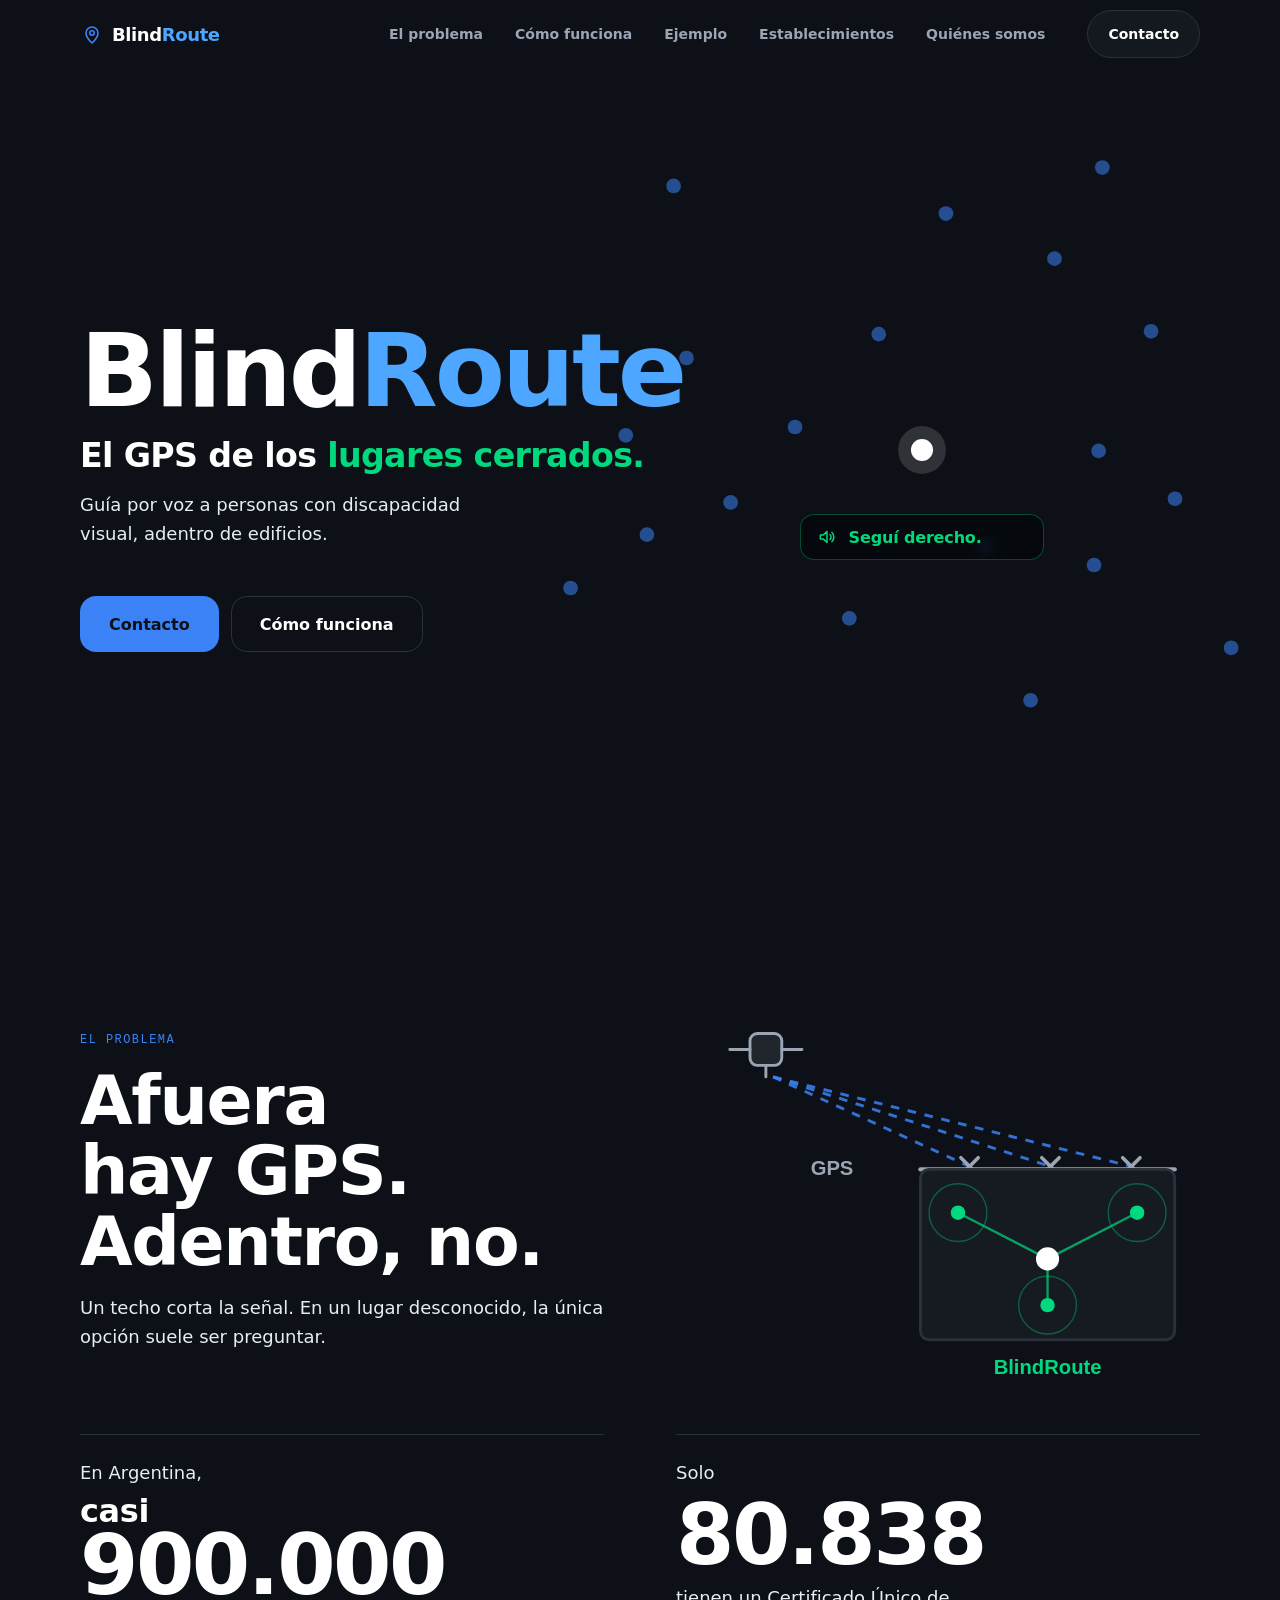
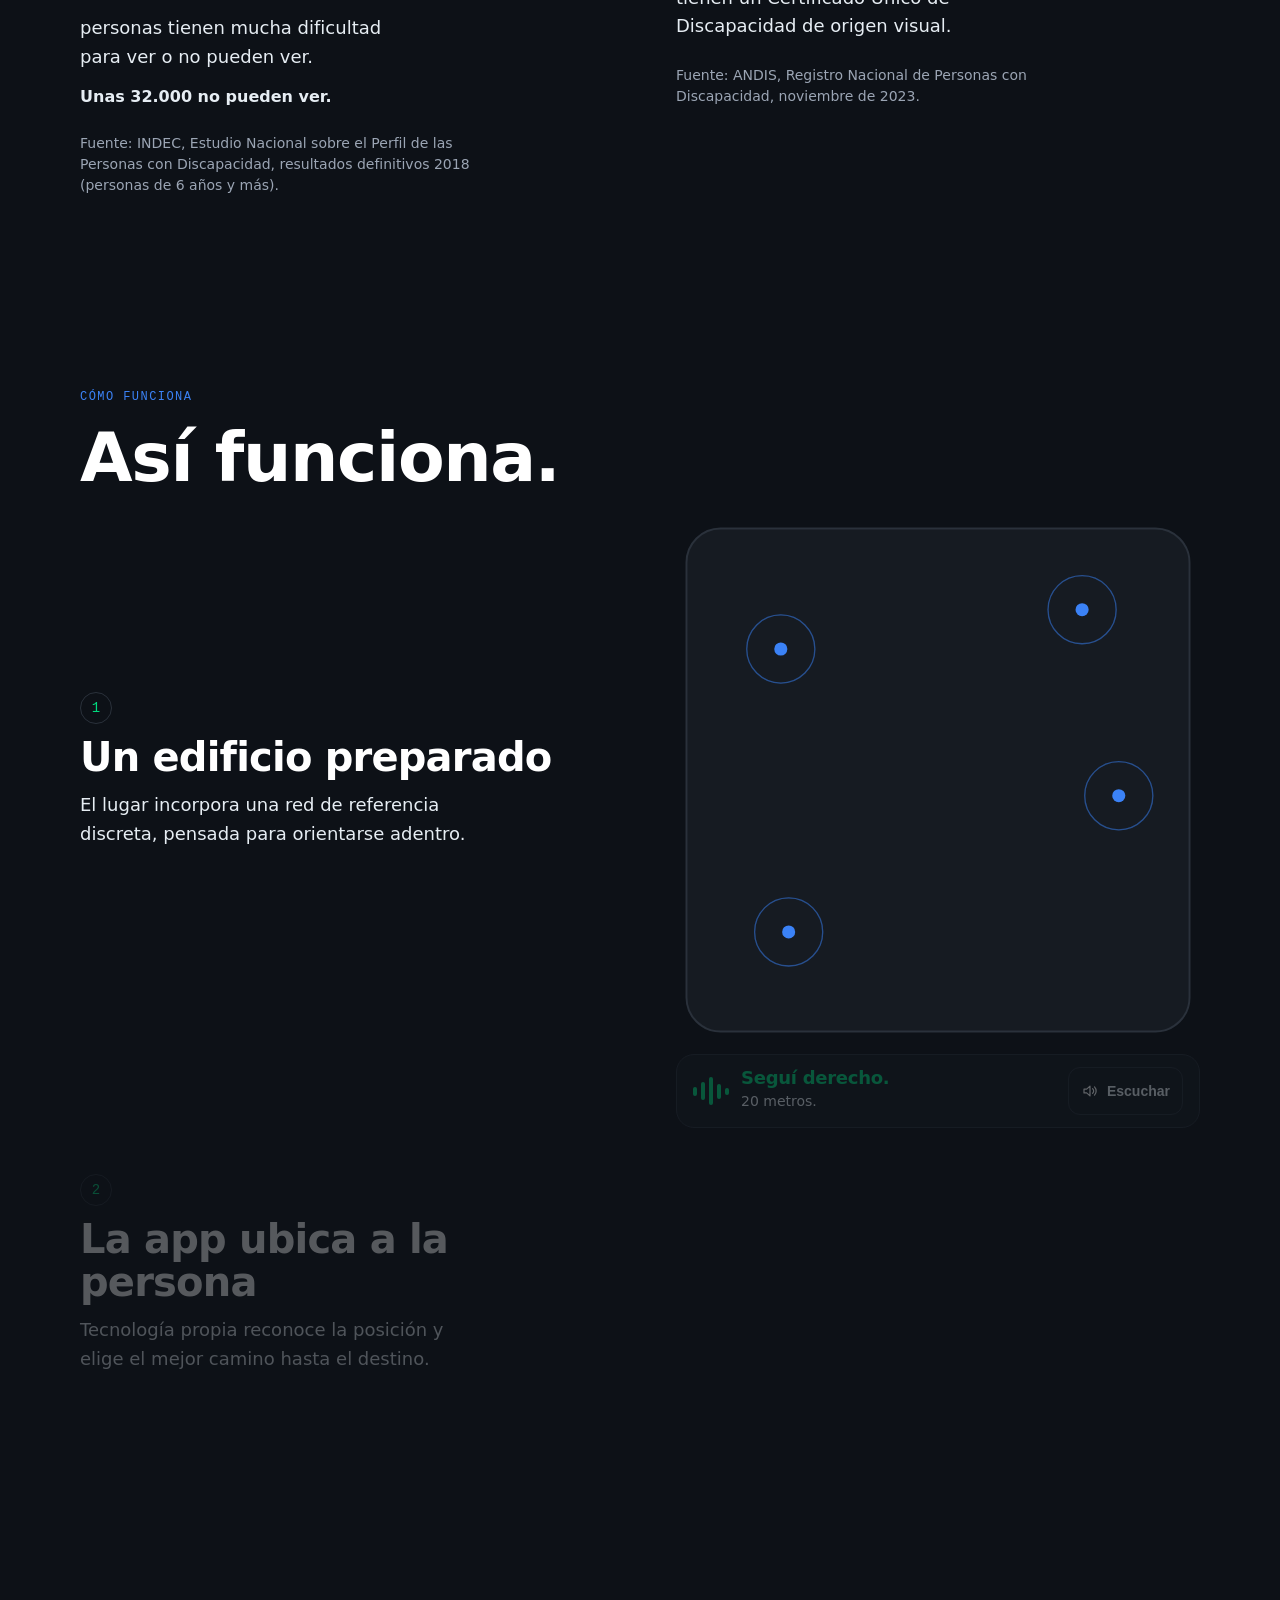
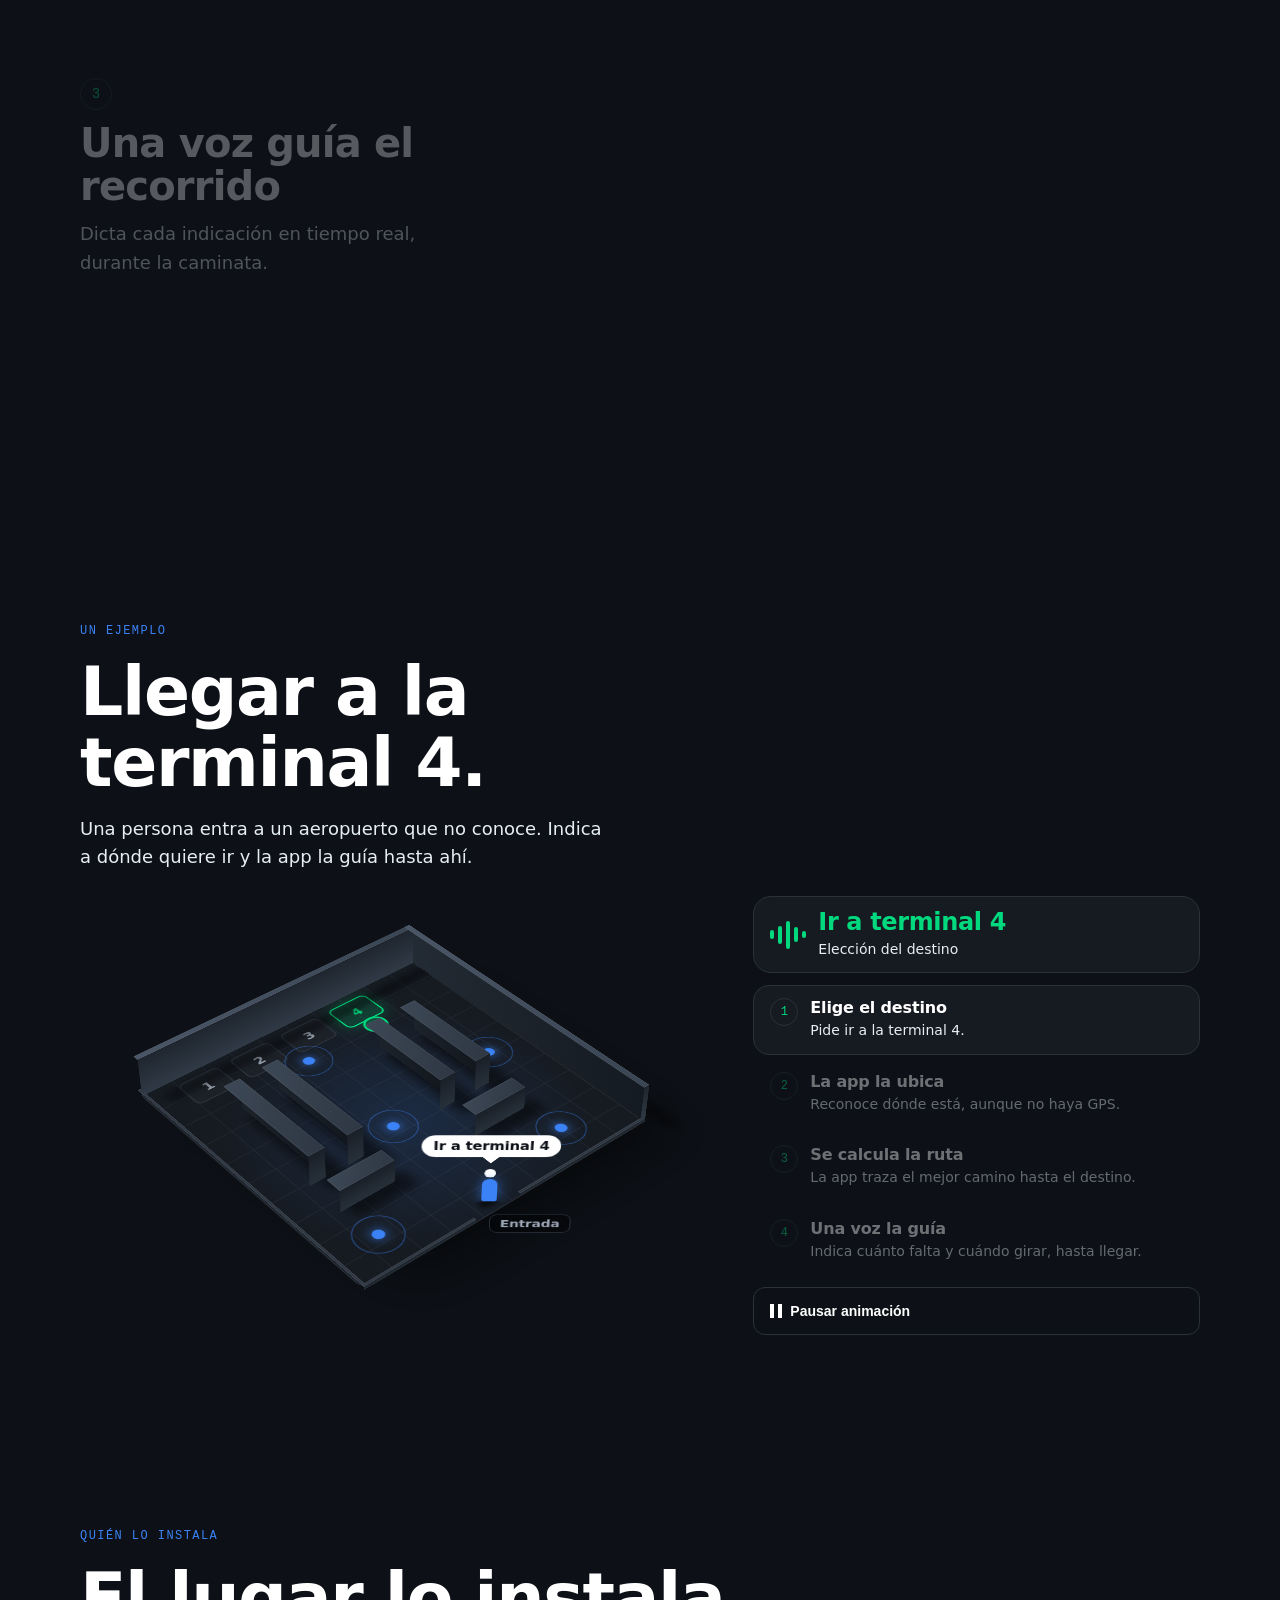
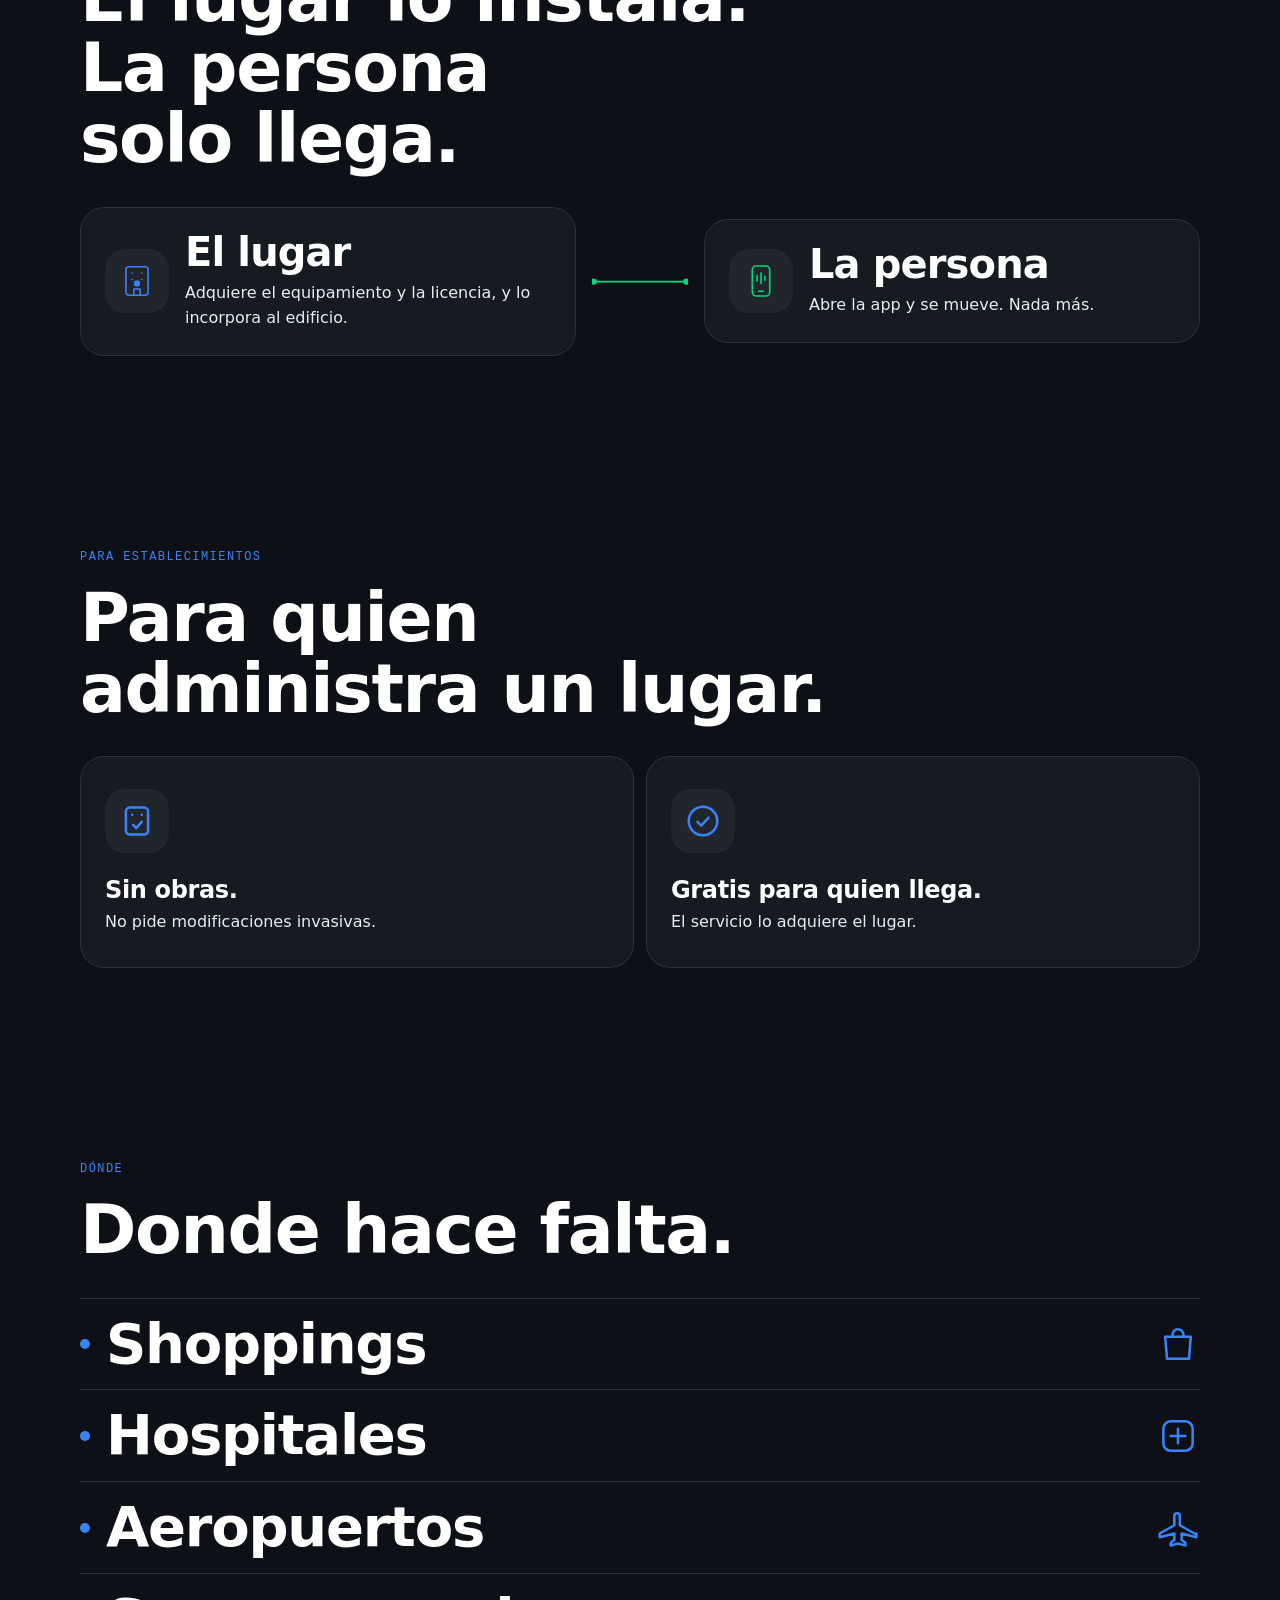
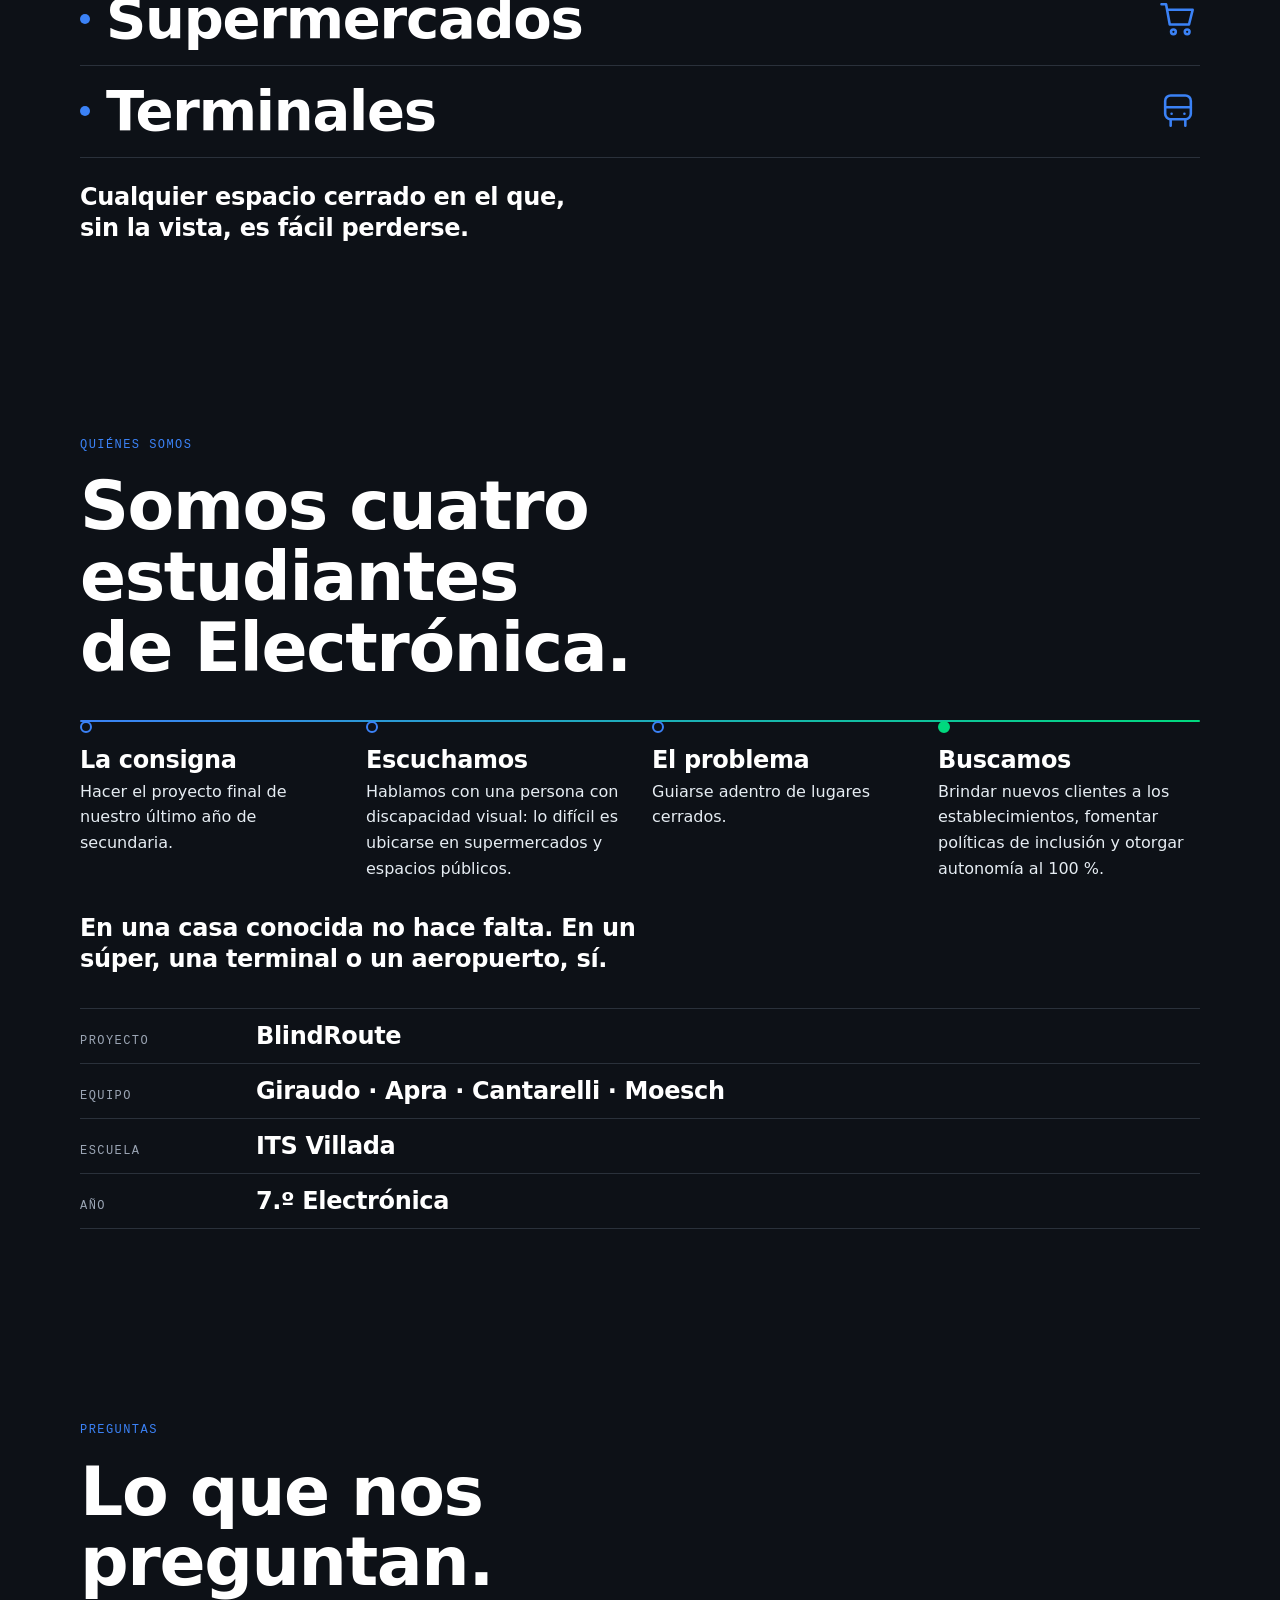
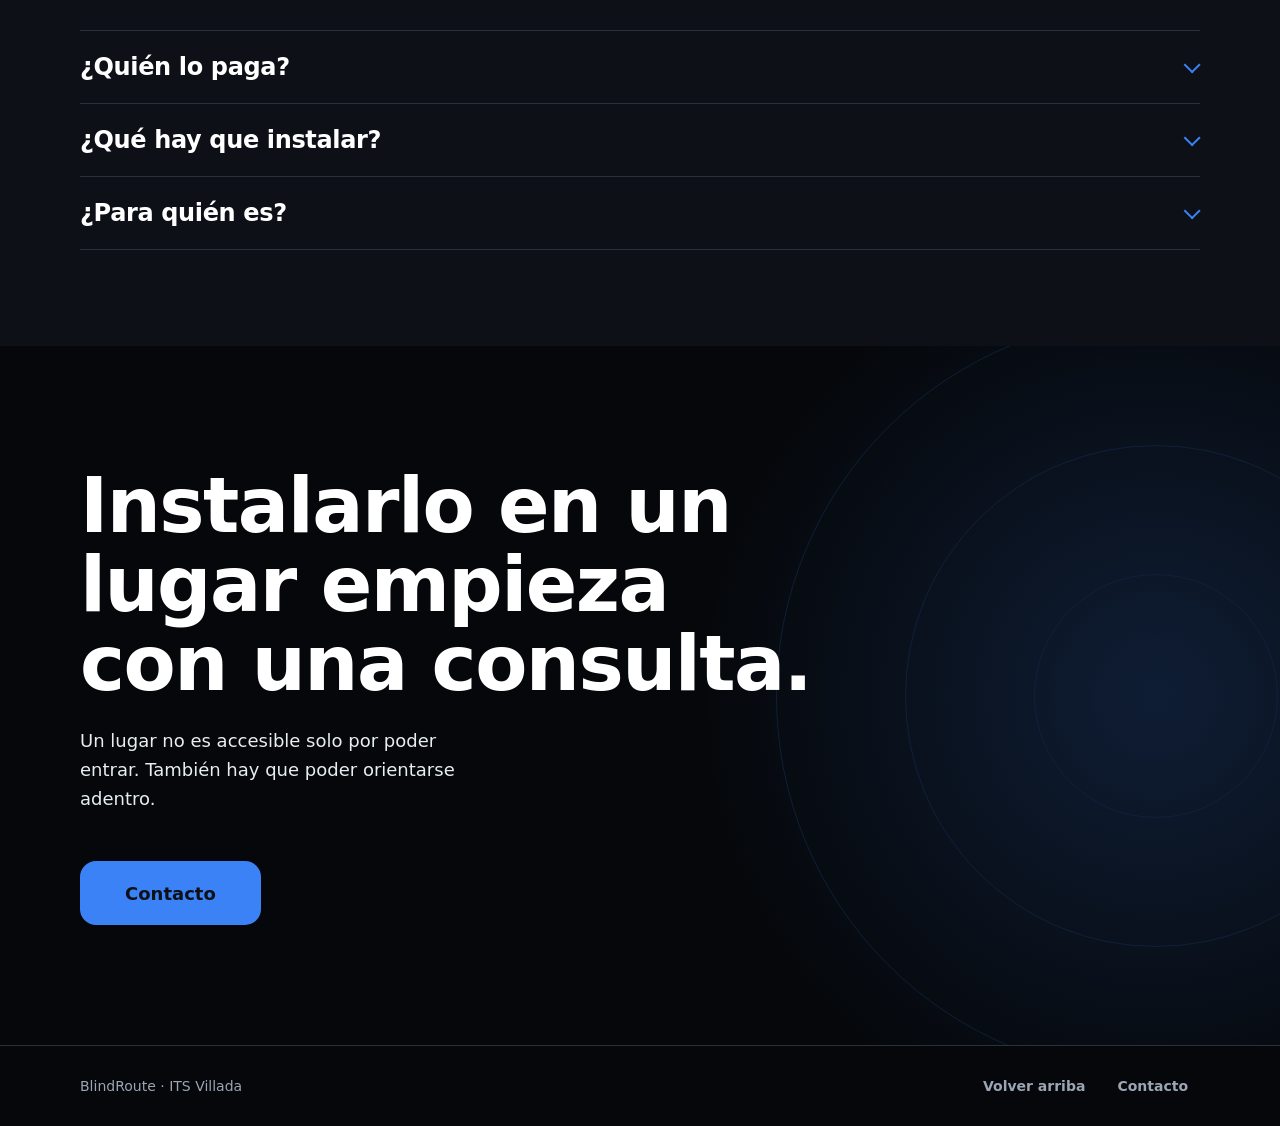
==== commit 8d3008d4: "Tipografía Atkinson, textos sin detalles técnicos, mail oculto y código sin comentarios - Tipografía" ====
--- a/index.html
+++ b/index.html
@@ -12,10 +12,9 @@
 <meta property="og:site_name" content="BlindRoute">
 <meta property="og:title" content="BlindRoute · El GPS de los lugares cerrados">
 <meta property="og:description" content="Navegación por voz adentro de edificios, para personas con discapacidad visual.">
-<!-- PENDIENTE (dominio): og:url, og:image (URL absoluta de assets/img/og.png) y <link rel="canonical">. Ver CLAUDE.md. -->
 <link rel="icon" href="assets/img/favicon.svg" type="image/svg+xml">
 <link rel="apple-touch-icon" href="assets/img/apple-touch-icon.png">
-<link rel="stylesheet" href="assets/css/site.css?v=22">
+<link rel="stylesheet" href="assets/css/site.css?v=24">
 </head>
 <body>
 
@@ -53,7 +52,6 @@
 
 <main id="contenido">
 
-  <!-- Inicio -->
   <section class="hero" id="inicio" aria-labelledby="h-inicio">
     <div class="campo-wrap" aria-hidden="true">
       <svg class="campo" viewBox="0 0 1000 1000" aria-hidden="true" focusable="false"><g class="ondas"><circle class="onda" cx="500" cy="500" r="480" style="--d:0s"/><circle class="onda" cx="500" cy="500" r="480" style="--d:-1.6s"/><circle class="onda" cx="500" cy="500" r="480" style="--d:-3.2s"/></g><g class="reposo"><circle cx="500" cy="500" r="160"/><circle cx="500" cy="500" r="320"/><circle cx="500" cy="500" r="480"/></g><g class="faros"><circle class="faro" cx="201" cy="592" r="8" style="--t:1.53s"/><circle class="faro" cx="749" cy="371" r="8" style="--t:1.21s"/><circle class="faro" cx="178" cy="484" r="8" style="--t:0.03s"/><circle class="faro" cx="618" cy="772" r="8" style="--t:1.37s"/><circle class="faro" cx="230" cy="213" r="8" style="--t:0.74s"/><circle class="faro" cx="687" cy="625" r="8" style="--t:0.65s"/><circle class="faro" cx="836" cy="715" r="8" style="--t:0.79s"/><circle class="faro" cx="453" cy="374" r="8" style="--t:1.34s"/><circle class="faro" cx="950" cy="449" r="8" style="--t:1.33s"/><circle class="faro" cx="569" cy="605" r="8" style="--t:1.25s"/><circle class="faro" cx="362" cy="475" r="8" style="--t:1.41s"/><circle class="faro" cx="775" cy="553" r="8" style="--t:1.20s"/><circle class="faro" cx="118" cy="650" r="8" style="--t:0.91s"/><circle class="faro" cx="292" cy="557" r="8" style="--t:0.56s"/><circle class="faro" cx="696" cy="193" r="8" style="--t:0.44s"/><circle class="faro" cx="421" cy="683" r="8" style="--t:0.39s"/><circle class="faro" cx="526" cy="243" r="8" style="--t:0.98s"/><circle class="faro" cx="644" cy="292" r="8" style="--t:0.93s"/><circle class="faro" cx="692" cy="501" r="8" style="--t:0.32s"/><circle class="faro" cx="244" cy="400" r="8" style="--t:1.14s"/></g><circle class="yo-halo" cx="500" cy="500" r="26"/><circle class="yo" cx="500" cy="500" r="12"/></svg>
@@ -73,7 +71,6 @@
     </div>
   </section>
 
-  <!-- El problema -->
   <section class="sec problema" id="problema" aria-labelledby="h-problema">
     <div class="wrap">
       <div class="prob">
@@ -83,7 +80,7 @@
           <p class="lead reveal" style="--i:2">Un techo corta la señal. En un lugar desconocido, la única opción suele ser preguntar.</p>
         </div>
         <figure class="diag reveal" style="--i:2">
-          <svg viewBox="0 0 360 270" role="img" aria-label="Un satélite envía señal de GPS, pero el techo de un edificio la frena. Adentro, los beacons sí llegan a la persona.">
+          <svg viewBox="0 0 360 270" role="img" aria-label="Un satélite envía señal de GPS, pero el techo de un edificio la frena. Adentro, la tecnología de BlindRoute sí llega a la persona.">
             <g class="sat"><rect x="54" y="26" width="22" height="22" rx="5"/><path d="M40 37h14M76 37h14M65 48v8"/></g>
             <g class="rayos"><path d="M70 56L206 118"/><path d="M70 56L262 118"/><path d="M70 56L318 118"/></g>
             <g class="tope"><path d="M200 112l12 12M212 112l-12 12"/><path d="M256 112l12 12M268 112l-12 12"/><path d="M312 112l12 12M324 112l-12 12"/></g>
@@ -97,7 +94,7 @@
               <circle class="persona-d" cx="260" cy="182" r="8"/>
             </g>
             <text class="et et-gps" x="96" y="124">GPS</text>
-            <text class="et et-b" x="260" y="262" text-anchor="middle">Beacons</text>
+            <text class="et et-b" x="260" y="262" text-anchor="middle">BlindRoute</text>
           </svg>
         </figure>
       </div>
@@ -115,7 +112,6 @@
     </div>
   </section>
 
-  <!-- Cómo funciona: una sola escena que cambia mientras bajás -->
   <section class="sec como" id="como-funciona" aria-labelledby="h-como">
     <div class="wrap">
       <p class="eyebrow reveal">Cómo funciona</p>
@@ -123,7 +119,7 @@
     </div>
     <div class="demo wrap" data-step="3">
       <div class="escena-wrap">
-        <svg class="escena" viewBox="0 0 400 400" role="img" aria-label="Esquema de un espacio con cuatro beacons. La app calcula la posición de la persona a partir de la señal de tres de ellos y traza el camino hasta el destino.">
+        <svg class="escena" viewBox="0 0 400 400" role="img" aria-label="Esquema de un espacio preparado con BlindRoute. La app reconoce dónde está la persona y traza el camino hasta el destino.">
           <rect class="marco" x="8" y="8" width="384" height="384" rx="26"/>
           <g class="beacons">
             <g class="beacon"><circle class="anillo" cx="80" cy="100" r="26"/><circle class="anillo a2" cx="80" cy="100" r="26"/><circle class="punto" cx="80" cy="100" r="5"/></g>
@@ -149,13 +145,13 @@
       <ol class="pasos" role="list">
         <li class="paso" data-n="1">
           <span class="n" aria-hidden="true">1</span>
-          <h3>Beacons en el edificio</h3>
-          <p>Emisores Bluetooth repartidos por el lugar indican la posición de la persona.</p>
+          <h3>Un edificio preparado</h3>
+          <p>El lugar incorpora una red de referencia discreta, pensada para orientarse adentro.</p>
         </li>
         <li class="paso" data-n="2">
           <span class="n" aria-hidden="true">2</span>
           <h3>La app ubica a la persona</h3>
-          <p>Calcula la posición y el mejor camino hasta el destino elegido.</p>
+          <p>Tecnología propia reconoce la posición y elige el mejor camino hasta el destino.</p>
         </li>
         <li class="paso" data-n="3">
           <span class="n" aria-hidden="true">3</span>
@@ -166,14 +162,13 @@
     </div>
   </section>
 
-  <!-- Ejemplo de funcionamiento en perspectiva -->
   <section class="sec ejemplo" id="ejemplo" aria-labelledby="h-ejemplo">
     <div class="wrap">
       <p class="eyebrow reveal">Un ejemplo</p>
       <h2 id="h-ejemplo" class="reveal" style="--i:1">Llegar a la <span>terminal 4.</span></h2>
       <p class="lead reveal" style="--i:2">Una persona entra a un aeropuerto que no conoce. Indica a dónde quiere ir y la app la guía hasta ahí.</p>
       <div class="rec3d" data-ejemplo data-fase="4">
-        <div class="vista" role="img" aria-label="Vista en perspectiva de un aeropuerto con entrada, cuatro terminales y cinco beacons. La persona pide ir a la terminal 4, los beacons la ubican, se calcula la ruta y una voz la guía: sigue derecho, gira a la derecha y llega.">
+        <div class="vista" role="img" aria-label="Vista en perspectiva de un aeropuerto con entrada y cuatro terminales. La persona pide ir a la terminal 4, la app la ubica, calcula la ruta y una voz la guía: sigue derecho, gira a la derecha y llega.">
           <div class="mundo" aria-hidden="true">
             <div class="piso"></div>
             <div class="bahia" style="left:40px" data-n="1"></div><div class="bahia" style="left:112px" data-n="2"></div><div class="bahia" style="left:184px" data-n="3"></div><div class="bahia meta-b" style="left:256px" data-n="4"></div><div class="caja3 pared" style="--x:0px;--y:0px;--w:400px;--d:8px;--h:52px"><i class="f-cima"></i><i class="f-frente"></i><i class="f-lado"></i></div><div class="caja3 pared" style="--x:392px;--y:0px;--w:8px;--d:400px;--h:52px"><i class="f-cima"></i><i class="f-frente"></i><i class="f-lado"></i></div><div class="caja3 bajo" style="--x:0px;--y:0px;--w:4px;--d:400px;--h:4px"><i class="f-cima"></i><i class="f-frente"></i><i class="f-lado"></i></div><div class="caja3 bajo" style="--x:0px;--y:396px;--w:150px;--d:4px;--h:4px"><i class="f-cima"></i><i class="f-frente"></i><i class="f-lado"></i></div><div class="caja3 bajo" style="--x:212px;--y:396px;--w:188px;--d:4px;--h:4px"><i class="f-cima"></i><i class="f-frente"></i><i class="f-lado"></i></div><div class="caja3 " style="--x:52px;--y:96px;--w:22px;--d:150px;--h:42px"><i class="f-cima"></i><i class="f-frente"></i><i class="f-lado"></i></div><div class="caja3 " style="--x:104px;--y:96px;--w:22px;--d:150px;--h:42px"><i class="f-cima"></i><i class="f-frente"></i><i class="f-lado"></i></div><div class="caja3 " style="--x:240px;--y:110px;--w:22px;--d:130px;--h:42px"><i class="f-cima"></i><i class="f-frente"></i><i class="f-lado"></i></div><div class="caja3 " style="--x:292px;--y:110px;--w:22px;--d:130px;--h:42px"><i class="f-cima"></i><i class="f-frente"></i><i class="f-lado"></i></div><div class="caja3 " style="--x:52px;--y:276px;--w:74px;--d:22px;--h:30px"><i class="f-cima"></i><i class="f-frente"></i><i class="f-lado"></i></div><div class="caja3 " style="--x:240px;--y:276px;--w:74px;--d:22px;--h:30px"><i class="f-cima"></i><i class="f-frente"></i><i class="f-lado"></i></div><svg class="ruta3" viewBox="0 0 400 400"><path pathLength="1" d="M181 385 V76 H284"/></svg><svg class="loc3" viewBox="0 0 400 400"><path pathLength="1" d="M181 385 L60 350"/><path pathLength="1" d="M181 385 L181 230"/><path pathLength="1" d="M181 385 L350 200"/></svg><div class="faro3" style="left:60px;top:350px;--r:0s"></div><div class="faro3" style="left:320px;top:350px;--r:0.8s"></div><div class="faro3" style="left:181px;top:230px;--r:1.6s"></div><div class="faro3" style="left:181px;top:80px;--r:2.4s"></div><div class="faro3" style="left:350px;top:200px;--r:3.2s"></div><div class="meta3" style="left:284px;top:76px"></div><div class="cartel entrada" style="left:181px;top:446px"><span>Entrada</span></div><div class="persona"><div class="fig"></div></div><div class="globo" style="left:181px;top:385px"><span>Ir a terminal 4</span></div>
@@ -186,7 +181,7 @@
           </div>
           <ol class="fases" role="list">
             <li class="fase"><span class="n" aria-hidden="true">1</span><div><h3>Elige el destino</h3><p>Pide ir a la terminal 4.</p></div></li>
-            <li class="fase"><span class="n" aria-hidden="true">2</span><div><h3>Los beacons la ubican</h3><p>Con la señal de varios, la app sabe dónde está.</p></div></li>
+            <li class="fase"><span class="n" aria-hidden="true">2</span><div><h3>La app la ubica</h3><p>Reconoce dónde está, aunque no haya GPS.</p></div></li>
             <li class="fase"><span class="n" aria-hidden="true">3</span><div><h3>Se calcula la ruta</h3><p>La app traza el mejor camino hasta el destino.</p></div></li>
             <li class="fase"><span class="n" aria-hidden="true">4</span><div><h3>Una voz la guía</h3><p>Indica cuánto falta y cuándo girar, hasta llegar.</p></div></li>
           </ol>
@@ -196,7 +191,6 @@
     </div>
   </section>
 
-  <!-- Quién lo instala -->
   <section class="sec instala" id="instalacion" aria-labelledby="h-instala">
     <div class="wrap">
       <p class="eyebrow reveal">Quién lo instala</p>
@@ -204,7 +198,7 @@
       <div class="dos">
         <div class="lado reveal" style="--i:2">
           <span class="figura" aria-hidden="true"><svg viewBox="0 0 48 48" fill="none" stroke="currentColor" stroke-width="2" stroke-linecap="round" stroke-linejoin="round"><rect x="10" y="6" width="28" height="36" rx="4"/><path d="M18 14h.01M30 14h.01M18 22h.01M30 22h.01M20 42v-8h8v8"/><circle class="latido-i" cx="24" cy="27" r="3" fill="currentColor"/></svg></span>
-          <div><p class="quien">El lugar</p><p>Adquiere el equipamiento y la licencia, y coloca los beacons.</p></div>
+          <div><p class="quien">El lugar</p><p>Adquiere el equipamiento y la licencia, y lo incorpora al edificio.</p></div>
         </div>
         <svg class="union reveal" viewBox="0 0 120 24" aria-hidden="true" focusable="false"><path class="hilo" pathLength="1" d="M2 12 H118"/><circle cx="2" cy="12" r="4"/><circle cx="118" cy="12" r="4"/></svg>
         <div class="lado reveal" style="--i:3">
@@ -215,7 +209,6 @@
     </div>
   </section>
 
-  <!-- Para quien administra un lugar -->
   <section class="sec ventajas" id="para-tu-lugar" aria-labelledby="h-lugar">
     <div class="wrap">
       <p class="eyebrow reveal">Para establecimientos</p>
@@ -227,7 +220,6 @@
     </div>
   </section>
 
-  <!-- Dónde -->
   <section class="sec donde" id="donde" aria-labelledby="h-donde">
     <div class="wrap">
       <p class="eyebrow reveal">Dónde</p>
@@ -243,7 +235,6 @@
     </div>
   </section>
 
-  <!-- Quiénes somos -->
   <section class="sec somos" id="somos" aria-labelledby="h-somos">
     <div class="wrap">
       <p class="eyebrow reveal">Quiénes somos</p>
@@ -255,7 +246,6 @@
         <li><span class="nodo" aria-hidden="true"></span><h3>Buscamos</h3><p>Brindar nuevos clientes a los establecimientos, fomentar políticas de inclusión y otorgar autonomía al 100 %.</p></li>
       </ol>
       <p class="fuerte reveal">En una casa conocida no hace falta. En un súper, una terminal o un aeropuerto, sí.</p>
-      <!-- PENDIENTE: nombres completos y roles. Por ahora solo apellidos. Ver CLAUDE.md. -->
       <dl class="ficha reveal">
         <div><dt>Proyecto</dt><dd>BlindRoute</dd></div>
         <div><dt>Equipo</dt><dd>Giraudo · Apra · Cantarelli · Moesch</dd></div>
@@ -265,20 +255,18 @@
     </div>
   </section>
 
-  <!-- Preguntas -->
   <section class="sec preguntas" id="preguntas" aria-labelledby="h-preguntas">
     <div class="wrap">
       <p class="eyebrow reveal">Preguntas</p>
       <h2 id="h-preguntas" class="reveal" style="--i:1">Lo que <span>nos preguntan.</span></h2>
       <div class="faq">
                         <details class="reveal" style="--i:3"><summary>¿Quién lo paga?</summary><p>El lugar que lo instala. La persona que lo usa no paga.</p></details>
-        <details class="reveal" style="--i:4"><summary>¿Qué hay que instalar?</summary><p>Beacons, pequeños emisores Bluetooth repartidos por el lugar, y el mapa del edificio en la app.</p></details>
+        <details class="reveal" style="--i:4"><summary>¿Qué hay que instalar?</summary><p>Un equipamiento compacto que se distribuye por el lugar, y el mapa del edificio en la app.</p></details>
         <details class="reveal" style="--i:5"><summary>¿Para quién es?</summary><p>Para personas con discapacidad visual que quieren moverse solas adentro de un edificio.</p></details>
       </div>
     </div>
   </section>
 
-  <!-- Cierre -->
   <section class="llegada" aria-labelledby="h-llegada">
     <div class="halo" aria-hidden="true"><i></i><i></i><i></i></div>
     <div class="caja">
@@ -300,6 +288,6 @@
   </div>
 </footer>
 
-<script src="assets/js/site.js?v=22" defer></script>
+<script src="assets/js/site.js?v=24" defer></script>
 </body>
 </html>
--- a/assets/css/site.css
+++ b/assets/css/site.css
@@ -1,10 +1,7 @@
-/* BlindRoute · sitio v3 · "un edificio que te habla"
-   El motivo es el sonido: ondas que salen de un punto y despiertan a los beacons a su paso. */
-
-@font-face{font-family:Sora;font-weight:600;font-display:swap;src:url(../fonts/sora-600.woff2) format("woff2")}
-@font-face{font-family:Sora;font-weight:800;font-display:swap;src:url(../fonts/sora-800.woff2) format("woff2")}
-@font-face{font-family:"IBM Plex Sans";font-weight:400;font-display:swap;src:url(../fonts/plex-400.woff2) format("woff2")}
-@font-face{font-family:"IBM Plex Sans";font-weight:600;font-display:swap;src:url(../fonts/plex-600.woff2) format("woff2")}
+@font-face{font-family:"Atkinson Hyperlegible Next";font-weight:400;font-display:swap;src:url(../fonts/atk-400.woff2) format("woff2")}
+@font-face{font-family:"Atkinson Hyperlegible Next";font-weight:700;font-display:swap;src:url(../fonts/atk-700.woff2) format("woff2")}
+@font-face{font-family:"Atkinson Hyperlegible Next";font-weight:800;font-display:swap;src:url(../fonts/atk-800.woff2) format("woff2")}
+@font-face{font-family:"Atkinson Hyperlegible Mono";font-weight:500;font-display:swap;src:url(../fonts/atk-mono-500.woff2) format("woff2")}
 
 :root{
   --bg:#0D1117; --deep:#05070A; --card:#161B22; --raised:#21262D; --line:#2A313B;
@@ -15,7 +12,8 @@
   --fs-xl:clamp(1.25rem,4.6vw,1.5rem);
   --fs-2xl:clamp(1.75rem,6.6vw,2.5rem);
   --fs-3xl:clamp(2.25rem,9vw,4.25rem);
-  --display:Sora,system-ui,sans-serif;
+  --display:"Atkinson Hyperlegible Next",system-ui,sans-serif;
+  --mono:"Atkinson Hyperlegible Mono",ui-monospace,monospace;
   --ease:cubic-bezier(.2,.8,.2,1);
   --pad:clamp(20px,5vw,40px);
   --max:1120px;
@@ -23,7 +21,7 @@
 }
 *,*::before,*::after{box-sizing:border-box}
 html{-webkit-tap-highlight-color:transparent;-webkit-text-size-adjust:100%;scroll-padding-top:84px;overflow-x:clip;overscroll-behavior-y:none}
-body{margin:0;background:var(--bg);color:var(--body);font:400 var(--fs-base)/1.6 "IBM Plex Sans",system-ui,sans-serif;-webkit-font-smoothing:antialiased;overflow-x:clip}
+body{margin:0;background:var(--bg);color:var(--body);font:400 var(--fs-base)/1.6 "Atkinson Hyperlegible Next",system-ui,sans-serif;-webkit-font-smoothing:antialiased;overflow-x:clip}
 svg{display:block;max-width:100%}
 a,button{touch-action:manipulation}
 a{color:inherit}
@@ -36,24 +34,24 @@
 .wrap{width:min(100% - 2*var(--pad),var(--max));margin-inline:auto}
 
 h1,h2,h3{font-family:var(--display);color:var(--text);margin:0}
-h1{font-weight:800;line-height:1;letter-spacing:-.055em;text-wrap:balance}
-h2{font-weight:600;font-size:var(--fs-3xl);line-height:1.04;letter-spacing:-.04em;text-wrap:balance}
+h1{font-weight:800;line-height:1;letter-spacing:-.028em;text-wrap:balance}
+h2{font-weight:600;font-size:var(--fs-3xl);line-height:1.04;letter-spacing:-.02em;text-wrap:balance}
 h1,h2,h3,.lugares li{overflow-wrap:anywhere}
-h2 span,h1 span{color:var(--ok)}
-/* marca: Blind en blanco, Route en celeste */
+h1 span{color:var(--ok)}
+h2 span{color:inherit}
+
 .marca-r,h1 .marca-r,.brand .marca-r{color:var(--celeste)}
 .eyebrow.marca{color:var(--text)}
-/* logo de /contacto/: vuelve a la página principal */
+
 .brand.marca-c{margin-bottom:var(--s3);margin-left:calc(var(--s2) * -1);padding:0 var(--s2);border-radius:12px;font-size:var(--fs-xl)}
 .brand.marca-c .pin{color:var(--accent)}
-h3{font-weight:600;font-size:var(--fs-xl);line-height:1.15;letter-spacing:-.03em}
-.eyebrow{margin-bottom:var(--s4);font-size:var(--fs-xs);font-weight:600;letter-spacing:.24em;text-transform:uppercase;color:var(--accent)}
+h3{font-weight:600;font-size:var(--fs-xl);line-height:1.15;letter-spacing:-.015em}
+.eyebrow{margin-bottom:var(--s4);font-size:var(--fs-xs);font-family:var(--mono);font-weight:500;letter-spacing:.12em;text-transform:uppercase;color:var(--accent)}
 .lead{font-size:var(--fs-lg);color:var(--body);max-width:46ch}
 
-/* ---------- botones: reposo · hover · foco · presionado ---------- */
 .btn,.pill{display:inline-flex;align-items:center;justify-content:center;gap:var(--s3);text-decoration:none;cursor:pointer;
   transition:transform 120ms ease-out,background-color 150ms ease-out,border-color 150ms ease-out}
-.btn{min-height:56px;padding:0 28px;border-radius:16px;font:600 var(--fs-base) "IBM Plex Sans",system-ui,sans-serif;border:1px solid transparent}
+.btn{min-height:56px;padding:0 28px;border-radius:16px;font:600 var(--fs-base) "Atkinson Hyperlegible Next",system-ui,sans-serif;border:1px solid transparent}
 .btn-primary{background:var(--accent);color:var(--bg)}
 .btn-ghost{background:transparent;color:var(--text);border-color:var(--line)}
 .btn-lg{min-height:64px;padding:0 44px;font-size:var(--fs-lg)}
@@ -65,12 +63,11 @@
   .btn-ghost:hover,.pill:hover{border-color:var(--accent);background:var(--card)}
 }
 
-/* ---------- encabezado ---------- */
 .top{position:fixed;inset:0 0 auto 0;z-index:30;transition:background-color 250ms ease-out,border-color 250ms ease-out}
 .top.fijo{background:rgba(13,17,23,.86);-webkit-backdrop-filter:blur(10px);backdrop-filter:blur(10px);border-bottom:1px solid var(--line)}
 .top .caja{width:min(100% - 2*var(--pad),var(--max));margin-inline:auto;display:flex;flex-wrap:wrap;align-items:center;justify-content:space-between;column-gap:var(--s3);min-height:68px;padding-top:env(safe-area-inset-top)}
 .avance{position:absolute;left:0;right:0;bottom:-1px;height:2px;background:var(--ok);transform-origin:left;transform:scaleX(var(--p,0));pointer-events:none}
-.brand{display:inline-flex;align-items:center;gap:var(--s2);min-height:48px;text-decoration:none;font:800 var(--fs-lg) var(--display);letter-spacing:-.045em;color:var(--text)}
+.brand{display:inline-flex;align-items:center;gap:var(--s2);min-height:48px;text-decoration:none;font:800 var(--fs-lg) var(--display);letter-spacing:-.022em;color:var(--text)}
 .brand .pin{color:var(--accent);font-size:24px;view-transition-name:marca}
 .brand:active{opacity:.8}
 .nav{display:none;gap:var(--s1);margin:0 var(--s4) 0 auto}
@@ -79,7 +76,6 @@
 @media (hover:hover) and (pointer:fine){.nav a:hover{color:var(--text)}}
 @media (min-width:900px){.nav{display:flex}}
 
-/* ---------- inicio: el campo de ondas ---------- */
 .hero{position:relative;min-height:max(100svh,680px);display:flex;flex-direction:column;justify-content:flex-end;overflow:hidden;isolation:isolate;
   padding:96px var(--pad) calc(var(--s7) + env(safe-area-inset-bottom))}
 .campo-wrap{position:absolute;inset:0;z-index:-1;pointer-events:none}
@@ -93,16 +89,15 @@
   border-radius:14px;background:rgba(5,7,10,.78);border:1px solid rgba(0,217,126,.32);color:var(--ok);-webkit-backdrop-filter:blur(6px);backdrop-filter:blur(6px)}
 .subtitulo .ico{width:20px;height:20px;stroke-width:1.8}
 .frases{display:grid}
-.frases b{grid-area:1/1;font:600 var(--fs-base) var(--display);letter-spacing:-.02em;opacity:0}
+.frases b{grid-area:1/1;font:600 var(--fs-base) var(--display);letter-spacing:-.01em;opacity:0}
 .frases b:first-child{opacity:1}
 .hero-txt{position:relative;max-width:640px}
-.hero h1{font-size:min(15.2vw,8rem);letter-spacing:-.06em;overflow-wrap:normal;white-space:nowrap}
-.eslogan{margin-top:var(--s4);font:600 clamp(1.5rem,6.4vw,2.5rem)/1.1 var(--display);letter-spacing:-.04em;color:var(--text)}
+.hero h1{font-size:min(15.2vw,8rem);letter-spacing:-.03em;overflow-wrap:normal;white-space:nowrap}
+.eslogan{margin-top:var(--s4);font:600 clamp(1.5rem,6.4vw,2.5rem)/1.1 var(--display);letter-spacing:-.02em;color:var(--text)}
 .eslogan{text-wrap:balance}
 .eslogan span{color:var(--ok)}
 .hero .lead{margin-top:var(--s4);max-width:34ch}
-/* celular: el campo de ondas es un bloque arriba y el texto va debajo, en el flujo normal.
-   Antes iba posicionado al 33 % del alto del inicio y, en pantallas bajas, el texto se le montaba encima. */
+
 @media (max-width:899px){
   .hero{min-height:auto;justify-content:flex-start;padding-top:72px}
   .campo-wrap{position:relative;inset:auto;flex:none;height:clamp(230px,40svh,360px);margin:0 calc(var(--pad) * -1) var(--s4)}
@@ -124,19 +119,17 @@
 .hero-txt{width:min(100%,var(--max));margin-inline:auto}
 @media (min-width:900px){.hero-txt{margin-inline:max(0px,calc((100% - var(--max))/2))}}
 
-/* ---------- secciones ---------- */
 .sec{padding-block:var(--sec)}
-/* el título queda justo debajo del encabezado al llegar por un enlace (el relleno de arriba no cuenta) */
+
 .sec,.llegada{scroll-margin-top:calc(-1 * var(--sec) + 8px)}
 .sec h2{max-width:16ch}
 .sec .lead{margin-top:var(--s4)}
 
-/* el problema: cifras como lectura grande, sin cajas */
 .cifras{display:grid;grid-template-columns:minmax(0,1fr);gap:var(--s6);margin-top:var(--s7);align-items:start}
 .cifra{padding-top:var(--s5);border-top:1px solid var(--line);display:flex;flex-direction:column}
 .cifra .d{font-size:var(--fs-lg);color:var(--body);max-width:30ch}
-.num{display:flex;flex-wrap:wrap;align-items:baseline;column-gap:.22em;margin:var(--s2) 0;font:800 clamp(1.75rem,11.5vw,5.25rem)/.95 var(--display);letter-spacing:-.06em;color:var(--text)}
-.num .casi{font-size:.38em;letter-spacing:-.02em}
+.num{display:flex;flex-wrap:wrap;align-items:baseline;column-gap:.22em;margin:var(--s2) 0;font:800 clamp(1.75rem,11.5vw,5.25rem)/.95 var(--display);letter-spacing:-.03em;color:var(--text)}
+.num .casi{font-size:.38em;letter-spacing:-.01em}
 .num .nn{white-space:nowrap}
 .apoyo{margin-top:var(--s3);color:var(--body);font-weight:600}
 .fuente{margin-top:auto;padding-top:var(--s5);font-size:var(--fs-sm);line-height:1.5;color:var(--muted);max-width:48ch}
@@ -157,11 +150,10 @@
 .diag .punto-d{fill:var(--ok)}
 .diag .enlace{fill:none;stroke:var(--ok);stroke-width:1.6;opacity:.7}
 .diag .persona-d{fill:#fff}
-.diag .et{font:600 14px "IBM Plex Sans",sans-serif;fill:var(--muted)}
+.diag .et{font:600 14px "Atkinson Hyperlegible Next",sans-serif;fill:var(--muted)}
 .diag .et-b{fill:var(--ok)}
 @media (min-width:900px){.prob{grid-template-columns:minmax(0,1fr) minmax(0,1fr);gap:var(--s7)}}
 
-/* cómo funciona: una escena que cambia con el scroll */
 .demo{display:grid;grid-template-columns:minmax(0,1fr);gap:var(--s4);margin-top:var(--s5)}
 .escena-wrap,.pasos{min-width:0}
 .escena-wrap{position:sticky;top:72px;z-index:5;background:var(--bg);padding-block:var(--s3) var(--s4)}
@@ -183,13 +175,13 @@
 .onda-voz{display:flex;gap:var(--s1);align-items:center;height:30px;flex:none}
 .onda-voz i{display:block;width:4px;height:9px;border-radius:2px;background:var(--ok)}
 .onda-voz i:nth-child(2){height:18px}.onda-voz i:nth-child(3){height:28px}.onda-voz i:nth-child(4){height:15px}.onda-voz i:nth-child(5){height:7px}
-.voz b{display:block;white-space:nowrap;font:600 var(--fs-lg)/1.1 var(--display);letter-spacing:-.03em;color:var(--ok)}
+.voz b{display:block;white-space:nowrap;font:600 var(--fs-lg)/1.1 var(--display);letter-spacing:-.015em;color:var(--ok)}
 .voz span{font-size:var(--fs-sm);color:var(--body)}
 .hablar{margin-left:auto;display:inline-flex;align-items:center;gap:var(--s2);min-height:48px;padding:0 var(--s3);border-radius:12px;border:1px solid var(--line);background:transparent;color:var(--text);
-  font:600 var(--fs-sm) "IBM Plex Sans",sans-serif;cursor:pointer;transition:transform 120ms ease-out,border-color 150ms ease-out,color 150ms ease-out}
+  font:600 var(--fs-sm) "Atkinson Hyperlegible Next",sans-serif;cursor:pointer;transition:transform 120ms ease-out,border-color 150ms ease-out,color 150ms ease-out}
 .hablar .ico{width:18px;height:18px}
 .hablar:active{transform:scale(.97)}
-/* celular: la escena fija queda compacta para que el paso activo se lea debajo, nunca tapado */
+
 @media (max-width:899px){
   .escena-wrap{padding-block:var(--s2) var(--s3)}
   .escena-wrap::after{content:"";position:absolute;left:0;right:0;top:100%;height:28px;background:linear-gradient(var(--bg),rgba(13,17,23,0));pointer-events:none}
@@ -208,8 +200,8 @@
 .paso{min-height:44svh;display:flex;flex-direction:column;justify-content:center;gap:var(--s3);padding-block:var(--s5);transition:opacity .4s ease-out}
 .js .paso{opacity:.3}
 .js .paso.activo{opacity:1}
-.paso .n{display:grid;place-items:center;width:32px;height:32px;border-radius:50%;border:1px solid var(--line);font:600 var(--fs-sm) var(--display);color:var(--ok)}
-.paso h3{font-size:var(--fs-2xl);line-height:1.08;letter-spacing:-.04em}
+.paso .n{display:grid;place-items:center;width:32px;height:32px;border-radius:50%;border:1px solid var(--line);font:500 var(--fs-sm) var(--mono);color:var(--ok)}
+.paso h3{font-size:var(--fs-2xl);line-height:1.08;letter-spacing:-.02em}
 .paso p{color:var(--body);font-size:var(--fs-lg);max-width:34ch}
 @media (min-width:900px){
   .demo{grid-template-columns:minmax(0,1fr) minmax(0,1fr);gap:var(--s8);align-items:start}
@@ -220,12 +212,11 @@
   .paso{min-height:56svh}
 }
 
-/* quién lo instala */
 .figura{flex:none;width:64px;height:64px;display:grid;place-items:center;border-radius:20px;background:var(--raised);color:var(--accent)}
 .figura svg{width:38px;height:38px}
 .dos{display:grid;grid-template-columns:minmax(0,1fr);gap:var(--s3);margin-top:var(--s6)}
 .lado{display:grid;grid-template-columns:auto minmax(0,1fr);gap:var(--s4);align-items:center;padding:var(--s5);background:var(--card);border:1px solid var(--line);border-radius:24px;transition:border-color 150ms ease-out}
-.lado .quien{font:800 var(--fs-2xl)/1 var(--display);letter-spacing:-.045em;color:var(--text)}
+.lado .quien{font:800 var(--fs-2xl)/1 var(--display);letter-spacing:-.022em;color:var(--text)}
 .lado p:last-child{margin-top:var(--s2);color:var(--body)}
 .lado + .union + .lado .figura{color:var(--ok)}
 @media (hover:hover) and (pointer:fine){.lado:hover{border-color:var(--accent)}}
@@ -239,7 +230,6 @@
   .js .union.in .hilo{stroke-dashoffset:0}
 }
 
-/* para quien administra un lugar */
 .vent{list-style:none;margin:var(--s6) 0 0;padding:0;display:grid;gap:var(--s3)}
 .vent li{display:grid;grid-template-columns:auto minmax(0,1fr);gap:var(--s4);align-items:center;padding:var(--s4) var(--s5);background:var(--card);border:1px solid var(--line);border-radius:24px;transition:border-color 150ms ease-out}
 .vent h3{font-size:var(--fs-xl)}
@@ -250,16 +240,14 @@
   .vent li{grid-template-columns:minmax(0,1fr);align-items:start;gap:var(--s5);padding:var(--s6) var(--s5)}
 }
 
-/* dónde: lista grande con un punto que late en secuencia */
 .lugares{list-style:none;margin:var(--s6) 0 var(--s5);padding:0;border-top:1px solid var(--line)}
-.lugares li{position:relative;display:flex;align-items:center;gap:var(--s4);padding:var(--s4) 0;border-bottom:1px solid var(--line);font:600 clamp(1.75rem,7.4vw,3.5rem)/1.05 var(--display);letter-spacing:-.045em;color:var(--text);transition:color 200ms ease-out}
+.lugares li{position:relative;display:flex;align-items:center;gap:var(--s4);padding:var(--s4) 0;border-bottom:1px solid var(--line);font:600 clamp(1.75rem,7.4vw,3.5rem)/1.05 var(--display);letter-spacing:-.022em;color:var(--text);transition:color 200ms ease-out}
 .lugares li::before{content:"";width:10px;height:10px;border-radius:50%;background:var(--accent);flex:none;position:relative}
 .lugares li::after{content:"";position:absolute;left:0;top:50%;margin-top:-5px;width:10px;height:10px;border-radius:50%;border:2px solid var(--accent);opacity:0;pointer-events:none}
 .lugares .ico{margin-left:auto;width:clamp(28px,6vw,44px);height:clamp(28px,6vw,44px);color:var(--accent);stroke-width:1.4;transition:transform 200ms cubic-bezier(.23,1,.32,1),color 150ms ease-out}
 @media (hover:hover) and (pointer:fine){.lugares li:hover{color:var(--ok)}.lugares li:hover .ico{color:var(--ok);transform:translateX(-6px)}}
-.cierre-lugares{font:600 var(--fs-xl)/1.3 var(--display);letter-spacing:-.025em;color:var(--text);max-width:30ch}
-
-/* quiénes somos */
+.cierre-lugares{font:600 var(--fs-xl)/1.3 var(--display);letter-spacing:-.013em;color:var(--text);max-width:30ch}
+
 .somos h2{max-width:18ch}
 .tiempo{list-style:none;margin:var(--s6) 0 0;padding:0 0 0 var(--s6);position:relative;display:grid;gap:var(--s5)}
 .tiempo::before{content:"";position:absolute;left:5px;top:8px;bottom:8px;width:2px;border-radius:2px;background:linear-gradient(var(--accent),var(--ok))}
@@ -273,14 +261,13 @@
   .tiempo::before{left:0;right:0;top:5px;bottom:auto;width:auto;height:2px;background:linear-gradient(90deg,var(--accent),var(--ok))}
   .nodo{left:0;top:-26px}
 }
-.somos .fuerte{margin-top:var(--s6);font:600 var(--fs-xl)/1.3 var(--display);letter-spacing:-.025em;color:var(--text);max-width:34ch}
+.somos .fuerte{margin-top:var(--s6);font:600 var(--fs-xl)/1.3 var(--display);letter-spacing:-.013em;color:var(--text);max-width:34ch}
 .ficha{margin:var(--s6) 0 0;border-top:1px solid var(--line)}
 .ficha div{display:grid;grid-template-columns:6rem minmax(0,1fr);gap:var(--s4);align-items:baseline;padding:var(--s3) 0;border-bottom:1px solid var(--line)}
-.ficha dt{font-size:var(--fs-xs);font-weight:600;letter-spacing:.2em;text-transform:uppercase;color:var(--muted)}
-.ficha dd{margin:0;font:600 var(--fs-xl)/1.25 var(--display);letter-spacing:-.03em;color:var(--text);text-wrap:balance}
+.ficha dt{font-family:var(--mono);font-size:var(--fs-xs);font-weight:500;letter-spacing:.12em;text-transform:uppercase;color:var(--muted)}
+.ficha dd{margin:0;font:600 var(--fs-xl)/1.25 var(--display);letter-spacing:-.015em;color:var(--text);text-wrap:balance}
 @media (min-width:700px){.ficha div{grid-template-columns:10rem minmax(0,1fr)}}
 
-/* cierre */
 .llegada{position:relative;isolation:isolate;overflow:hidden;background:var(--deep);padding-block:calc(var(--sec) + var(--s5))}
 .llegada .halo{position:absolute;z-index:-1;pointer-events:none;right:-20vw;top:50%;translate:0 -50%;width:min(110vw,760px);aspect-ratio:1;display:grid;place-items:center}
 .llegada .halo::before{content:"";position:absolute;inset:-20%;background:radial-gradient(circle,rgba(59,130,246,.18),rgba(59,130,246,0) 62%)}
@@ -298,16 +285,9 @@
 .pie nav a{padding:0 var(--s3);font-weight:600}
 @media (hover:hover) and (pointer:fine){.pie a:hover{color:var(--text)}}
 
-
-/* ejemplo de funcionamiento en perspectiva */
 .rec3d{margin-top:var(--s5);display:grid;grid-template-columns:minmax(0,1fr);gap:var(--s5)}
 .rec3d>*{min-width:0}
-/* --k es la escala de la escena. El dibujo proyectado mide unos 584×434 a escala 1 y queda corrido
-   respecto del centro de la caja; translate lo recentra. La perspectiva también escala con --k:
-   así el dibujo proyectado crece de forma uniforme y el centrado vale para cualquier ancho. */
-/* La escena es decorativa: no recibe toques y se recorta a su caja. Sin esto, en celular el
-   navegador proyectaba la zona de toque de la marca de destino (3D) sobre los botones del inicio
-   y los dejaba sin funcionar después de hacer scroll. */
+
 .vista{--k:.5;--dx:-4px;--dy:-10px;position:relative;height:calc(var(--k) * 450px + 24px);overflow:hidden;pointer-events:none}
 .vista *{pointer-events:none}
 @media (max-width:359px){.vista{--k:.44}}
@@ -344,14 +324,14 @@
 .meta3::after{content:"";position:absolute;inset:-3px;border-radius:50%;border:3px solid var(--ok);opacity:0}
 .cartel{position:absolute;width:0;height:0;transform-style:preserve-3d;transform:rotateZ(40deg) rotateX(-90deg);transform-origin:0 0}
 .cartel::before{content:"";position:absolute;left:-1px;bottom:0;width:2px;height:64px;background:var(--ok);transform-origin:bottom}
-.cartel span{position:absolute;left:0;bottom:64px;translate:-50% 0;white-space:nowrap;padding:6px 12px;border-radius:8px;background:rgba(5,7,10,.9);border:1px solid var(--ok);color:var(--ok);font:600 18px var(--display);letter-spacing:-.02em}
+.cartel span{position:absolute;left:0;bottom:64px;translate:-50% 0;white-space:nowrap;padding:6px 12px;border-radius:8px;background:rgba(5,7,10,.9);border:1px solid var(--ok);color:var(--ok);font:600 18px var(--display);letter-spacing:-.01em}
 .persona{position:absolute;left:0;top:0;width:0;height:0;transform-style:preserve-3d;transform:translate3d(284px,76px,0);will-change:transform}
 .persona::before{content:"";position:absolute;left:-13px;top:-7px;width:26px;height:14px;border-radius:50%;background:rgba(0,0,0,.6);filter:blur(3px);transform:translateZ(.5px)}
 .fig{position:absolute;left:-9px;bottom:0;width:18px;height:46px;transform-origin:50% 100%;transform:rotateZ(40deg) rotateX(-90deg);transform-style:preserve-3d}
 .fig::before{content:"";position:absolute;left:3px;top:0;width:12px;height:12px;border-radius:50%;background:#fff}
 .fig::after{content:"";position:absolute;left:1px;top:14px;width:16px;height:32px;border-radius:8px 8px 4px 4px;background:var(--accent);box-shadow:0 0 14px rgba(59,130,246,.6)}
 .globo{position:absolute;width:0;height:0;transform-style:preserve-3d;transform:rotateZ(40deg) rotateX(-90deg);transform-origin:0 0;opacity:0;pointer-events:none;transition:opacity .3s ease-out}
-.globo span{position:absolute;left:0;bottom:62px;translate:-50% 0;white-space:nowrap;padding:6px 12px;border-radius:16px;background:#fff;color:var(--bg);font:600 15px var(--display);letter-spacing:-.02em}
+.globo span{position:absolute;left:0;bottom:62px;translate:-50% 0;white-space:nowrap;padding:6px 12px;border-radius:16px;background:#fff;color:var(--bg);font:600 15px var(--display);letter-spacing:-.01em}
 .globo::before{content:"";position:absolute;left:-6px;bottom:56px;width:12px;height:12px;background:#fff;transform:rotate(45deg)}
 .rec3d[data-fase="1"] .globo{opacity:1}
 .loc3{position:absolute;inset:0;width:100%;height:100%;overflow:visible;transform:translateZ(1.5px);pointer-events:none;opacity:0;transition:opacity .3s ease-out}
@@ -363,17 +343,17 @@
 .rec3d.reinicia :is(.persona,.meta3,.ruta3,.cartel){opacity:0;transition:opacity .6s ease-out}
 .lateral{display:grid;gap:var(--s3);align-content:start}
 .estado{display:flex;flex-wrap:wrap;align-items:center;gap:var(--s3);min-height:72px;padding:var(--s3) var(--s4);border-radius:18px;background:var(--card);border:1px solid var(--line)}
-.estado b{display:block;font:600 var(--fs-xl)/1.1 var(--display);letter-spacing:-.03em;color:var(--ok)}
+.estado b{display:block;font:600 var(--fs-xl)/1.1 var(--display);letter-spacing:-.015em;color:var(--ok)}
 .estado span{display:block;margin-top:2px;font-size:var(--fs-sm);color:var(--body)}
 .estado span:empty{display:none}
 .fases{list-style:none;margin:0;padding:0;display:grid;gap:var(--s1)}
 .fase{display:grid;grid-template-columns:auto minmax(0,1fr);gap:var(--s3);align-items:start;padding:var(--s3) var(--s4);border-radius:16px;border:1px solid transparent;transition:opacity .3s ease-out,border-color .3s ease-out,background-color .3s ease-out}
-.fase .n{display:grid;place-items:center;width:28px;height:28px;border-radius:50%;border:1px solid var(--line);font:600 var(--fs-xs) var(--display);color:var(--ok)}
-.fase h3{font-size:var(--fs-base);line-height:1.2;letter-spacing:-.02em}
+.fase .n{display:grid;place-items:center;width:28px;height:28px;border-radius:50%;border:1px solid var(--line);font:500 var(--fs-xs) var(--mono);color:var(--ok)}
+.fase h3{font-size:var(--fs-base);line-height:1.2;letter-spacing:-.01em}
 .fase p{margin-top:2px;color:var(--body);font-size:var(--fs-sm)}
 .rec3d.vivo .fase{opacity:.4}
 .rec3d.vivo .fase.activa{opacity:1;background:var(--card);border-color:var(--line)}
-.pausa{display:none;align-items:center;gap:var(--s2);min-height:48px;padding:0 var(--s4);border-radius:12px;border:1px solid var(--line);background:transparent;color:var(--text);font:600 var(--fs-sm) "IBM Plex Sans",sans-serif;cursor:pointer;
+.pausa{display:none;align-items:center;gap:var(--s2);min-height:48px;padding:0 var(--s4);border-radius:12px;border:1px solid var(--line);background:transparent;color:var(--text);font:600 var(--fs-sm) "Atkinson Hyperlegible Next",sans-serif;cursor:pointer;
   transition:transform 120ms ease-out,border-color 150ms ease-out}
 .pausa:active{transform:scale(.97)}
 @media (hover:hover) and (pointer:fine){.pausa:hover{border-color:var(--accent)}}
@@ -381,11 +361,10 @@
 .pausa[aria-pressed="true"] .ico-pausa{width:0;height:0;border:0;border-left:12px solid currentColor;border-top:7px solid transparent;border-bottom:7px solid transparent}
 @media (min-width:900px){.rec3d{grid-template-columns:minmax(0,1.4fr) minmax(0,1fr);align-items:center;gap:var(--s7);margin-top:var(--s5)}}
 
-/* preguntas */
 .faq{margin-top:var(--s6);border-top:1px solid var(--line)}
 .faq details{border-bottom:1px solid var(--line)}
 .faq summary{overflow-wrap:anywhere;display:flex;align-items:center;justify-content:space-between;gap:var(--s4);min-height:72px;padding:var(--s4) 0;list-style:none;cursor:pointer;
-  font:600 var(--fs-xl)/1.2 var(--display);letter-spacing:-.03em;color:var(--text);transition:color 150ms ease-out}
+  font:600 var(--fs-xl)/1.2 var(--display);letter-spacing:-.015em;color:var(--text);transition:color 150ms ease-out}
 .faq summary::-webkit-details-marker{display:none}
 .faq summary::after{content:"";flex:none;width:12px;height:12px;margin-right:4px;border-right:2px solid var(--accent);border-bottom:2px solid var(--accent);transform:rotate(45deg) translateY(-3px);transition:transform 200ms cubic-bezier(.23,1,.32,1)}
 .faq details[open] summary::after{transform:rotate(-135deg) translateY(-3px)}
@@ -393,7 +372,6 @@
 @media (hover:hover) and (pointer:fine){.faq summary:hover{color:var(--ok)}}
 .faq details p{padding:0 0 var(--s5);color:var(--body);font-size:var(--fs-lg);max-width:52ch}
 
-/* ---------- preferencias de accesibilidad visual ---------- */
 @media (prefers-reduced-transparency:reduce){
   .top.fijo{background:var(--bg);-webkit-backdrop-filter:none;backdrop-filter:none}
   .subtitulo{background:var(--deep);-webkit-backdrop-filter:none;backdrop-filter:none}
@@ -403,10 +381,8 @@
   .lead,p{color:#fff}
 }
 
-/* ---------- transición entre páginas ---------- */
 @view-transition{navigation:auto}
 
-/* ---------- /contacto/ ---------- */
 .contacto{min-height:100svh;display:flex;flex-direction:column;position:relative;isolation:isolate;width:min(100%,560px);margin-inline:auto;
   padding:max(var(--s6),env(safe-area-inset-top)) var(--pad) max(var(--s6),env(safe-area-inset-bottom))}
 .contacto::before{content:"";position:absolute;z-index:-1;left:50%;top:0;translate:-50% 0;width:140vw;max-width:900px;aspect-ratio:1;pointer-events:none;
@@ -425,7 +401,7 @@
   transition:transform 120ms ease-out,border-color 150ms ease-out}
 .medio:active{transform:scale(.98)}
 .medio .ico{width:40px;height:40px;padding:9px;border-radius:50%;background:var(--raised);color:var(--accent);stroke-width:1.7}
-.medio small{display:block;font-size:var(--fs-xs);font-weight:600;letter-spacing:.16em;text-transform:uppercase;color:var(--muted)}
+.medio small{display:block;font-family:var(--mono);font-size:var(--fs-xs);font-weight:500;letter-spacing:.12em;text-transform:uppercase;color:var(--muted)}
 .medio .v{display:block;font-weight:600;font-size:var(--fs-base);overflow-wrap:anywhere}
 @media (hover:hover) and (pointer:fine){.medio:hover{border-color:var(--accent)}}
 .guardar{margin-top:var(--s3)}
@@ -433,9 +409,9 @@
 .sin-datos{margin-top:var(--s6);padding:var(--s5);background:var(--card);border:1px solid var(--line);border-radius:20px;color:var(--body)}
 .canales:has(.medios li:not([hidden])) .sin-datos{display:none}
 .contacto .equipo-c{margin-top:var(--s6);padding-top:var(--s5);border-top:1px solid var(--line)}
-.equipo-c .nombres{font:600 var(--fs-xl)/1.3 var(--display);letter-spacing:-.03em;color:var(--text);text-wrap:balance}
+.equipo-c .nombres{font:600 var(--fs-xl)/1.3 var(--display);letter-spacing:-.015em;color:var(--text);text-wrap:balance}
 .equipo-c .escuela{margin-top:var(--s1);color:var(--muted)}
-/* formulario de consultas */
+
 .consulta{margin-top:var(--s7);padding-top:var(--s6);border-top:1px solid var(--line)}
 .consulta[hidden]{display:none}
 .consulta h2{font-size:var(--fs-2xl)}
@@ -445,7 +421,7 @@
 .fila label{font-weight:600;color:var(--text)}
 .fila .opc{font-weight:400;color:var(--muted)}
 .fila input,.fila textarea{width:100%;min-height:52px;padding:var(--s3) var(--s4);border-radius:14px;border:1px solid var(--line);background:var(--card);color:var(--text);
-  font:400 16px/1.5 "IBM Plex Sans",system-ui,sans-serif;transition:border-color 150ms ease-out}
+  font:400 16px/1.5 "Atkinson Hyperlegible Next",system-ui,sans-serif;transition:border-color 150ms ease-out}
 .fila textarea{min-height:140px;resize:vertical}
 .fila input:focus-visible,.fila textarea:focus-visible{outline:3px solid #fff;outline-offset:2px;border-color:var(--accent)}
 @media (hover:hover) and (pointer:fine){.fila input:hover,.fila textarea:hover{border-color:#3a4350}}
@@ -459,7 +435,6 @@
 .contacto .conocer{margin-top:auto;padding-top:var(--s6)}
 .conocer .btn{width:100%}
 
-/* ---------- movimiento: solo si el sistema no pide reducirlo ---------- */
 @media (prefers-reduced-motion:no-preference){
   html{scroll-behavior:smooth}
   .rise{animation:rise .8s var(--ease) backwards;animation-delay:calc(var(--i,0) * 90ms)}
@@ -467,11 +442,10 @@
   .js .reveal{opacity:0;transform:translateY(16px);transition:opacity .7s var(--ease),transform .7s var(--ease);transition-delay:calc(var(--i,0) * 70ms)}
   .js .reveal.in{opacity:1;transform:none}
 
-  /* ondas a velocidad constante: tardan 4,8 s en llegar al borde, una nueva cada 1,6 s */
   .reposo{display:none}
   .onda{animation:onda 4.8s linear var(--d) infinite;transform-box:fill-box;transform-origin:center}
   @keyframes onda{0%{transform:scale(.04);opacity:.9}85%{opacity:.22}100%{transform:scale(1);opacity:0}}
-  /* cada beacon se enciende justo cuando la onda lo alcanza (--t calculado según su distancia) */
+
   .faro{animation:faro 1.6s ease-out var(--t) infinite}
   @keyframes faro{0%,34%,100%{fill:#3B82F6;opacity:.5;transform:scale(1)}7%{fill:#00D97E;opacity:1;transform:scale(2.4)}}
   .yo-halo{animation:latido 1.6s ease-out infinite}
@@ -480,18 +454,16 @@
   .frases b:nth-child(2){animation-delay:3s}.frases b:nth-child(3){animation-delay:6s}
   @keyframes frase{0%{opacity:0;transform:translateY(6px)}4%,30%{opacity:1;transform:none}34%,100%{opacity:0}}
 
-
-  /* ejemplo en perspectiva: una pasada de 12 s con pausa al girar */
   .pausa{display:inline-flex}
   .faro3::before{animation:eco 3.2s cubic-bezier(.2,.6,.2,1) var(--r) infinite}
   .faro3::after{animation:eco 3.2s cubic-bezier(.2,.6,.2,1) calc(var(--r) + 1.6s) infinite}
   @keyframes eco{0%{transform:scale(.3);opacity:.7}100%{transform:scale(1.5);opacity:0}}
-  /* camina: leve rebote y balanceo, al ritmo de un paso (0.48 s). Solo mientras avanza. */
+
   .rec3d.camina .fig{animation:paso .48s ease-in-out infinite}
   @keyframes paso{
     0%,100%{transform:rotateZ(40deg) rotateX(-90deg) translateY(0) rotateZ(-3deg)}
     50%{transform:rotateZ(40deg) rotateX(-90deg) translateY(-3px) rotateZ(3deg)}}
-  /* la escena no gasta nada cuando no se ve */
+
   .rec3d:not(.en-vista) .faro3::before,.rec3d:not(.en-vista) .faro3::after,.rec3d:not(.en-vista) .meta3::after,.rec3d:not(.en-vista) .fig{animation-play-state:paused}
   .meta3::after{animation:meta 2s cubic-bezier(.2,.6,.2,1) infinite}
   @keyframes meta{0%{transform:scale(1);opacity:.7}100%{transform:scale(2.4);opacity:0}}
@@ -499,7 +471,6 @@
   .rec3d.vivo .estado .onda-voz i:nth-child(2){animation-delay:.12s}.rec3d.vivo .estado .onda-voz i:nth-child(3){animation-delay:.24s}.rec3d.vivo .estado .onda-voz i:nth-child(4){animation-delay:.36s}.rec3d.vivo .estado .onda-voz i:nth-child(5){animation-delay:.48s}
   .rec3d.pausada *,.rec3d.pausada *::before,.rec3d.pausada *::after{animation-play-state:paused!important}
 
-  /* señal GPS que choca contra el techo: flujo a velocidad constante */
   .diag .rayos path{animation:flujo 1.2s linear infinite}
   @keyframes flujo{to{stroke-dashoffset:-12}}
   .diag .anillo-d{animation:bping 3.2s cubic-bezier(.2,.6,.2,1) infinite}
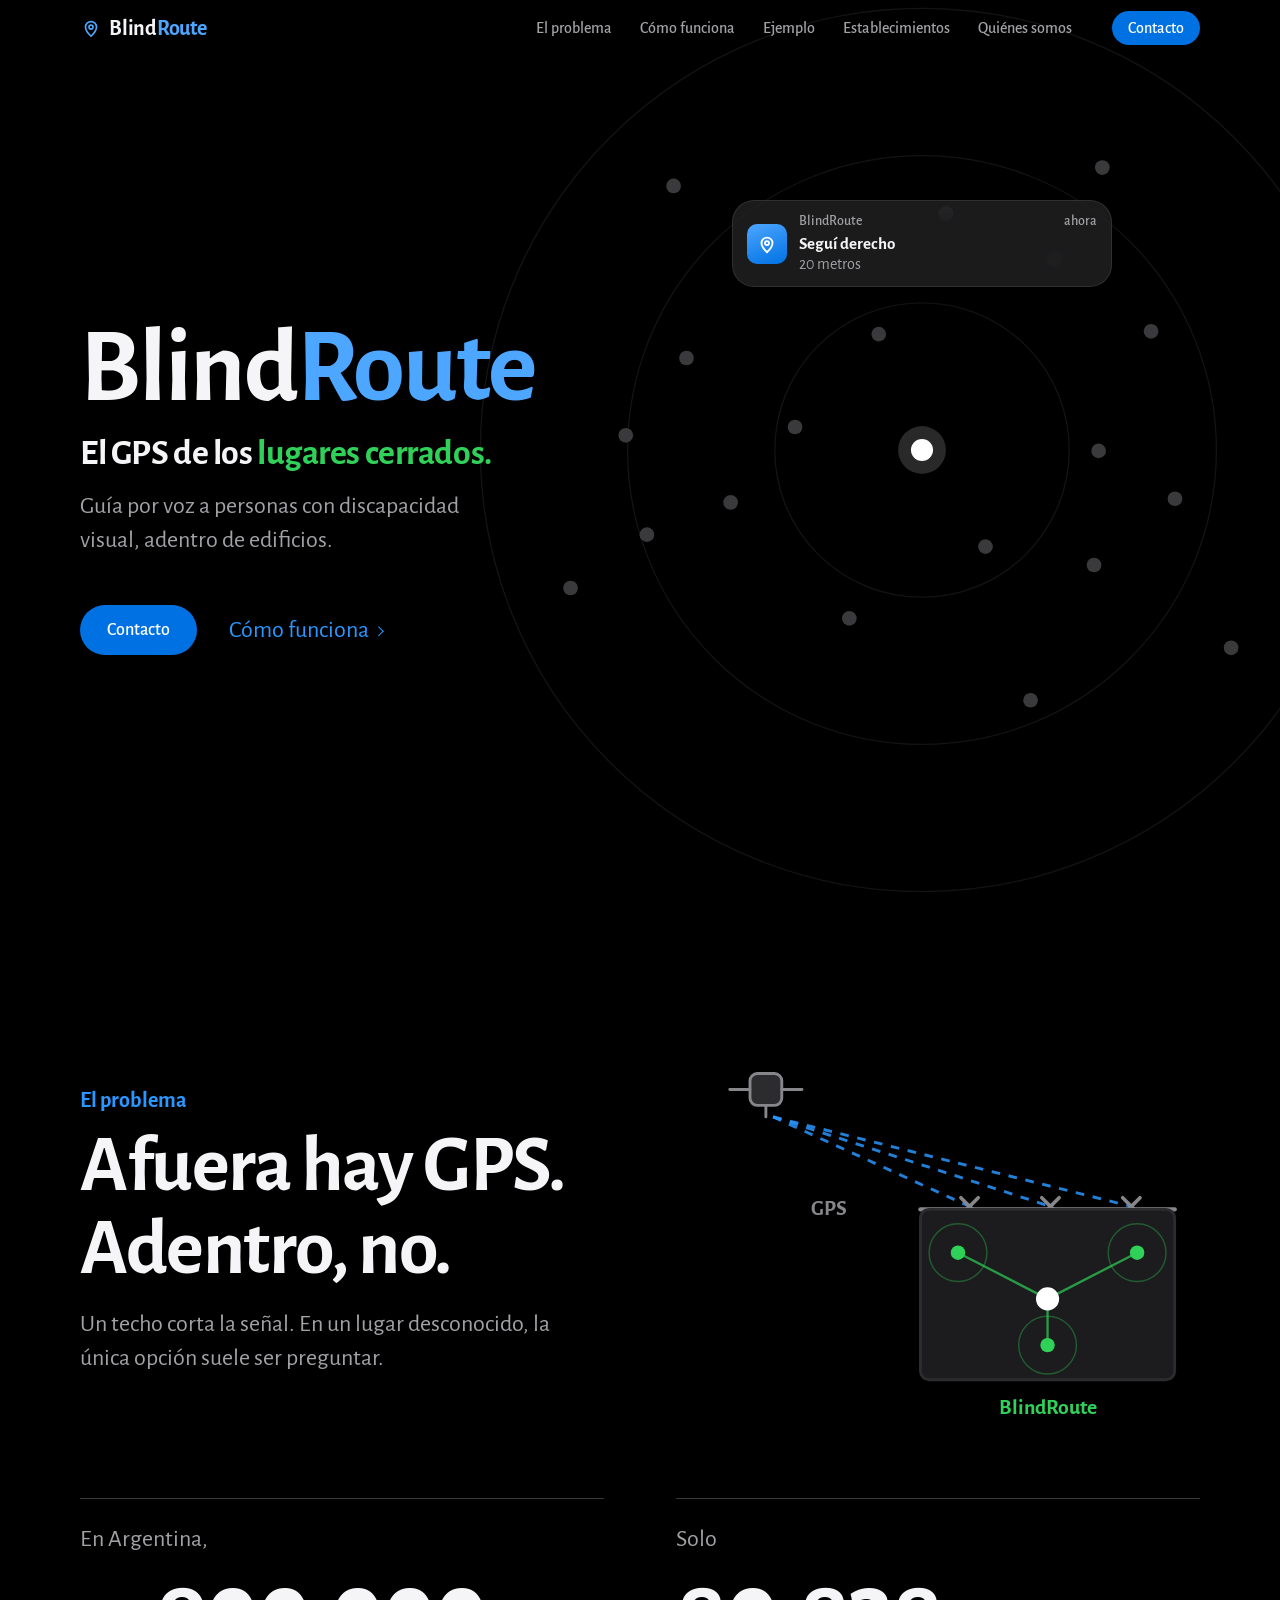
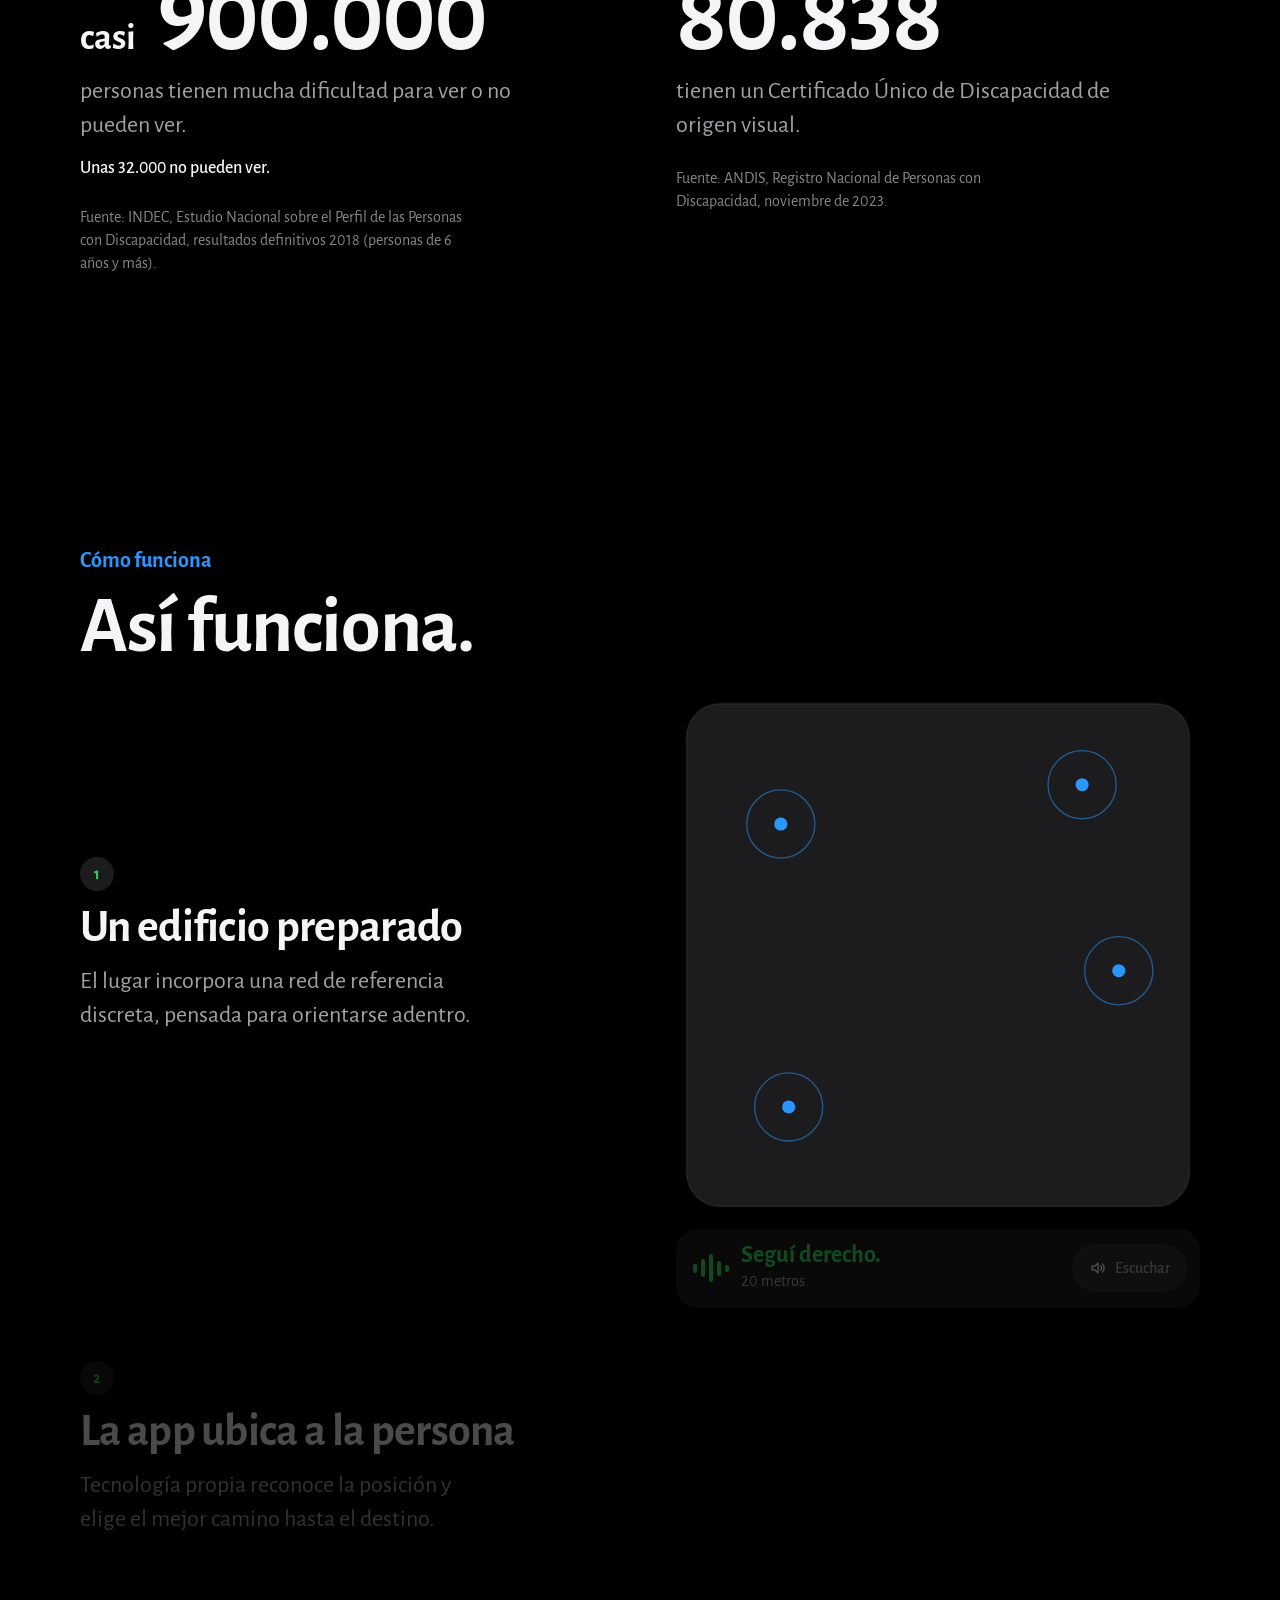
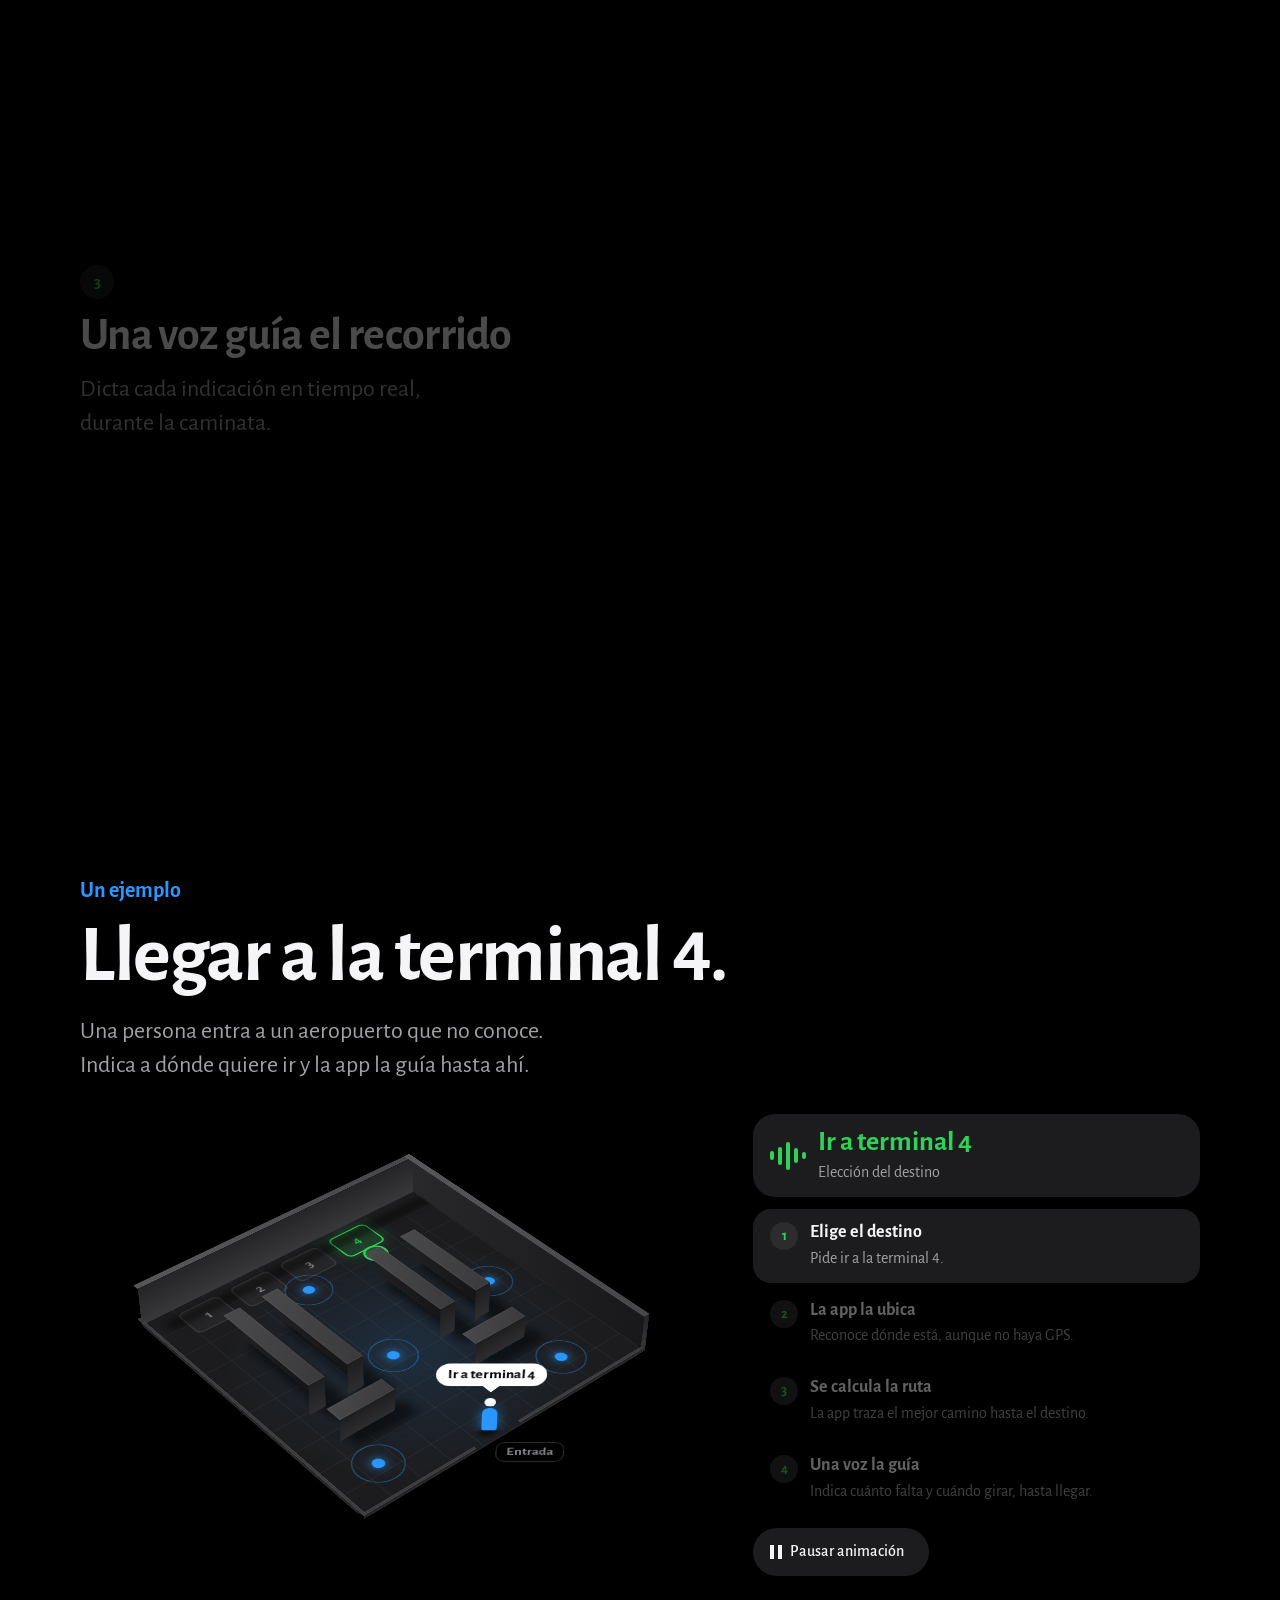
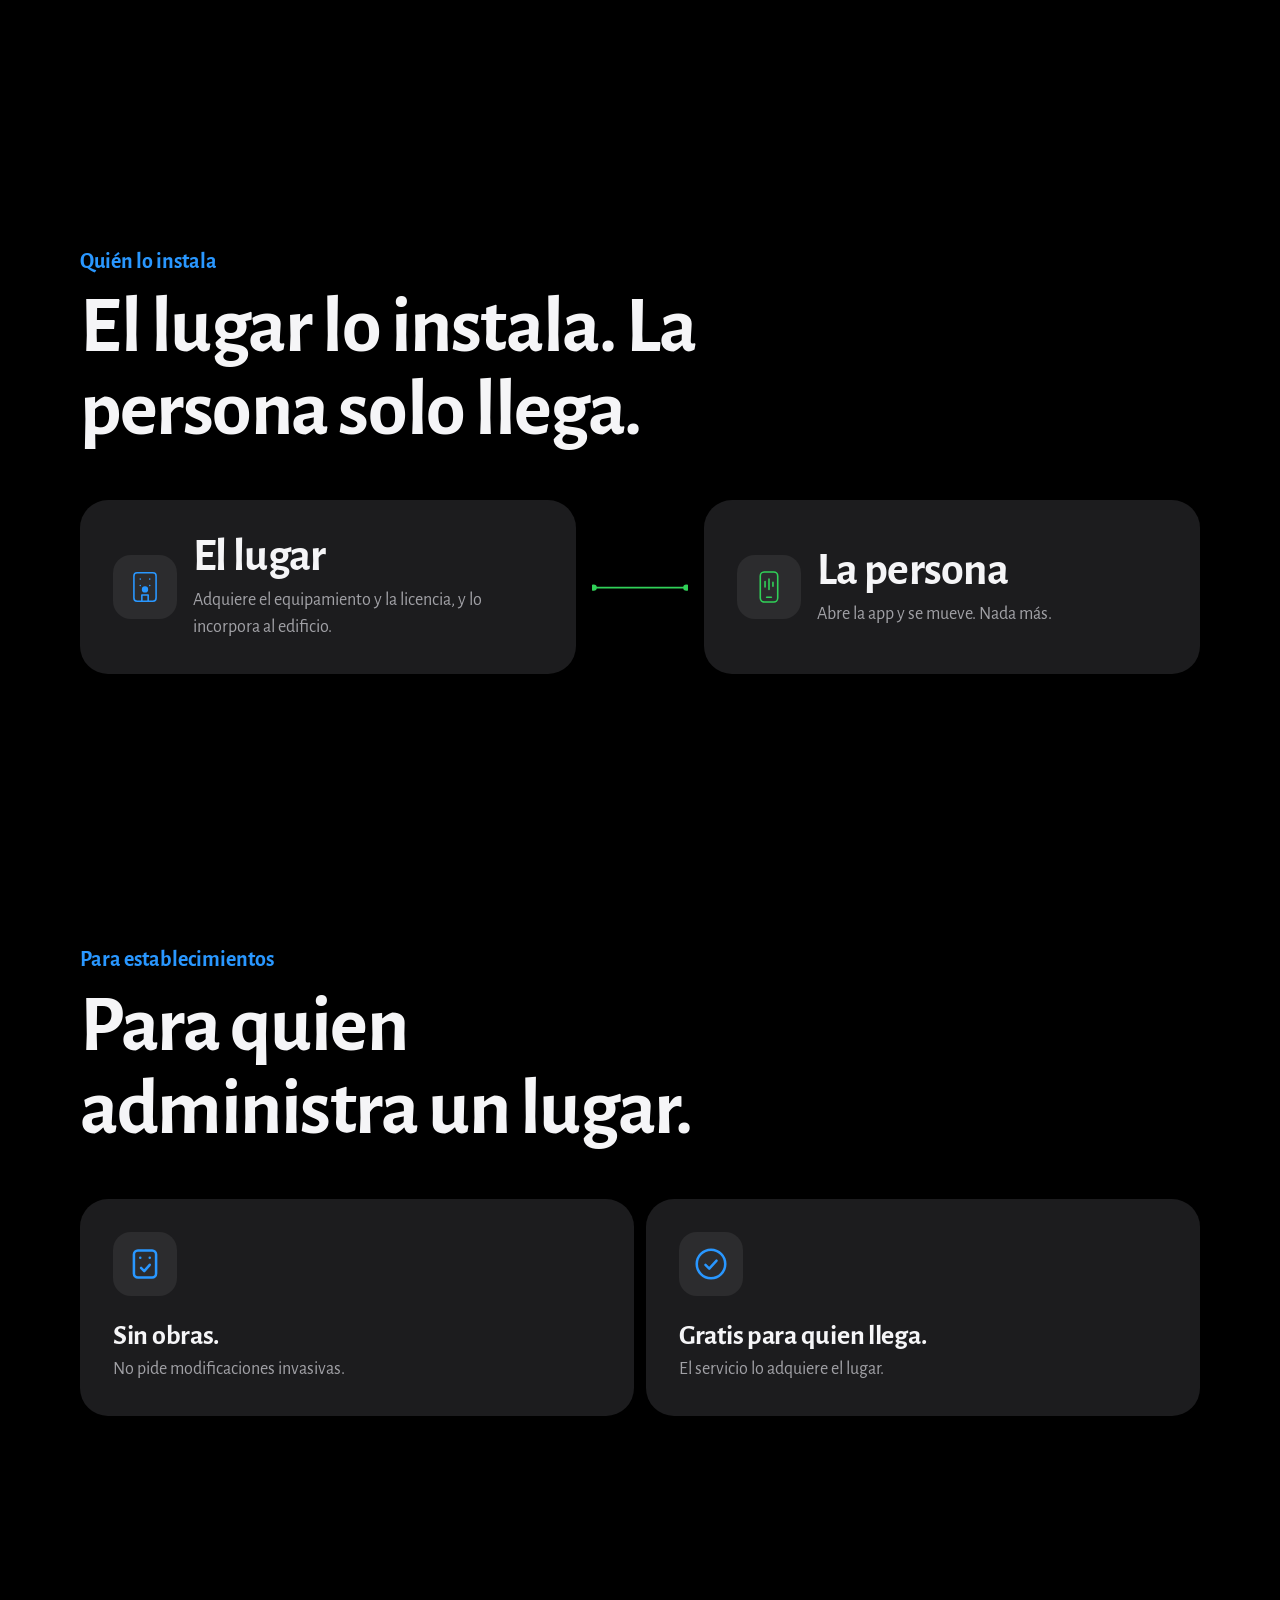
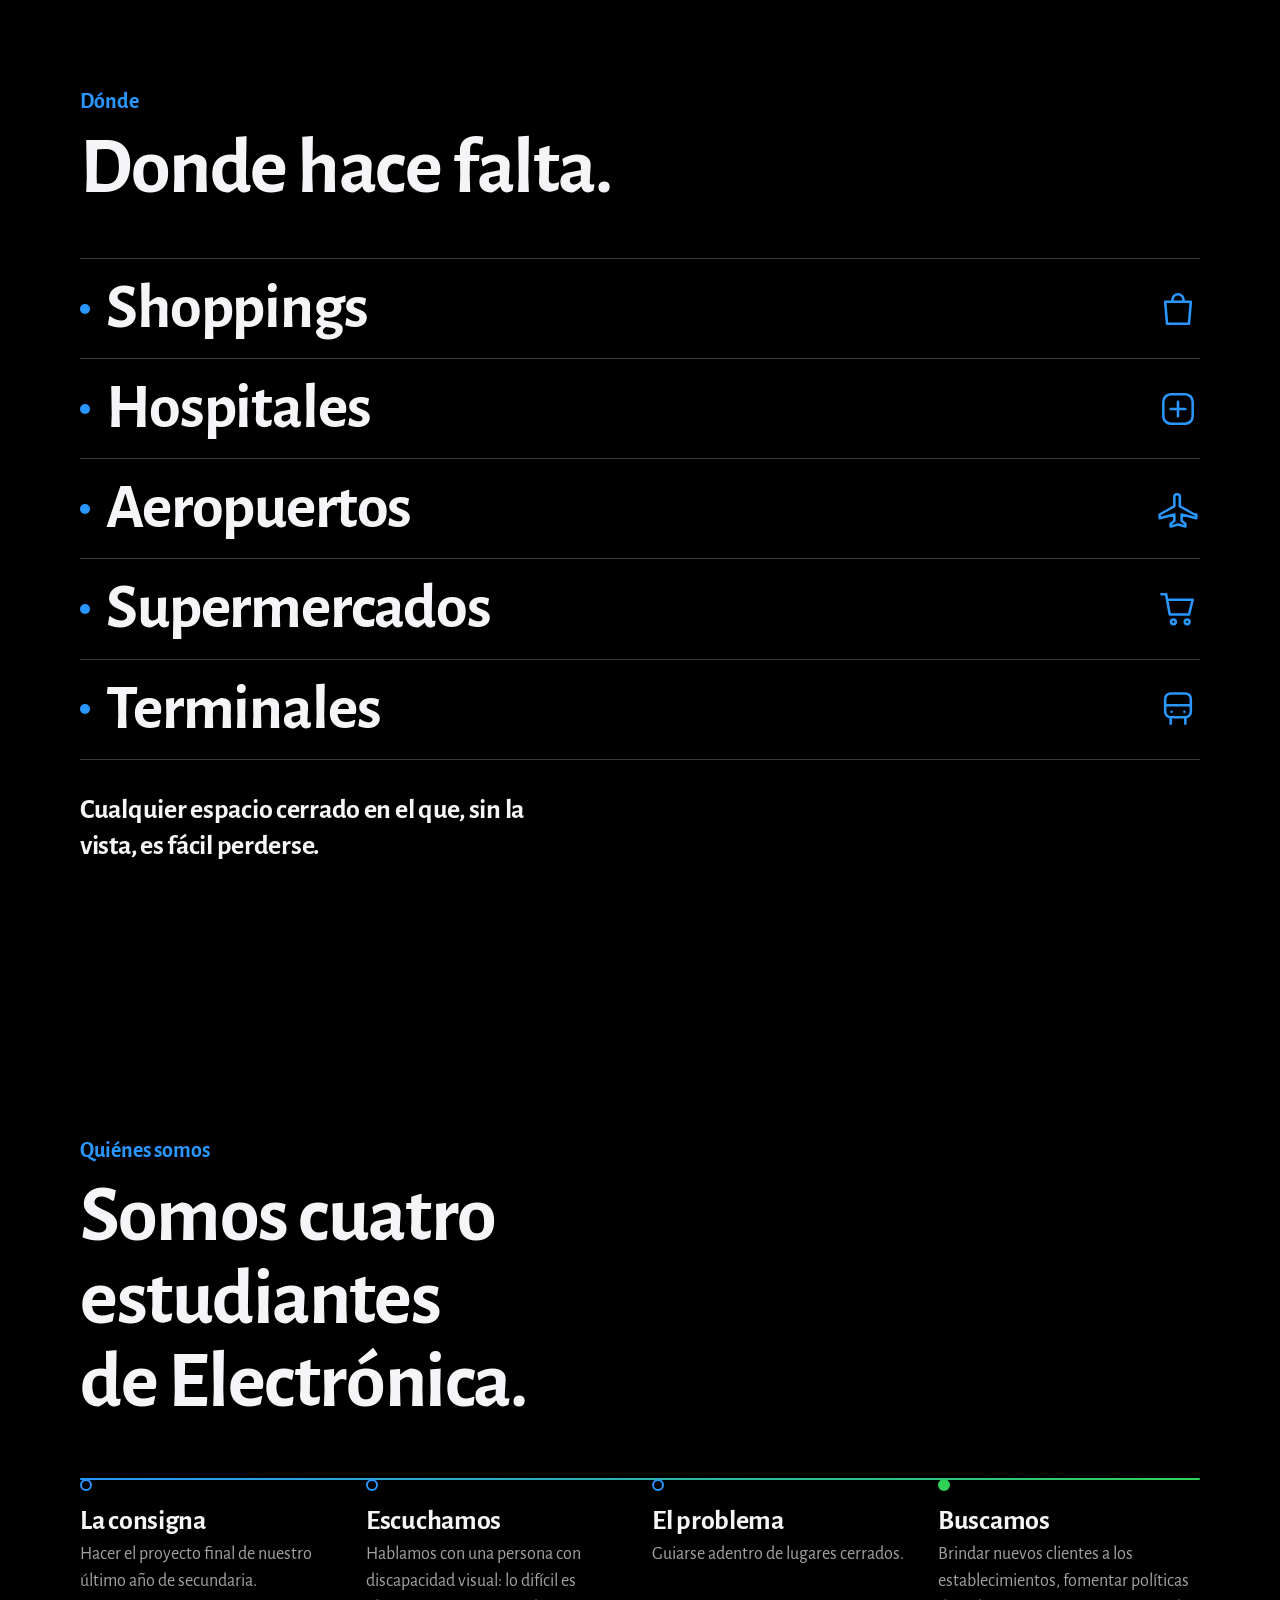
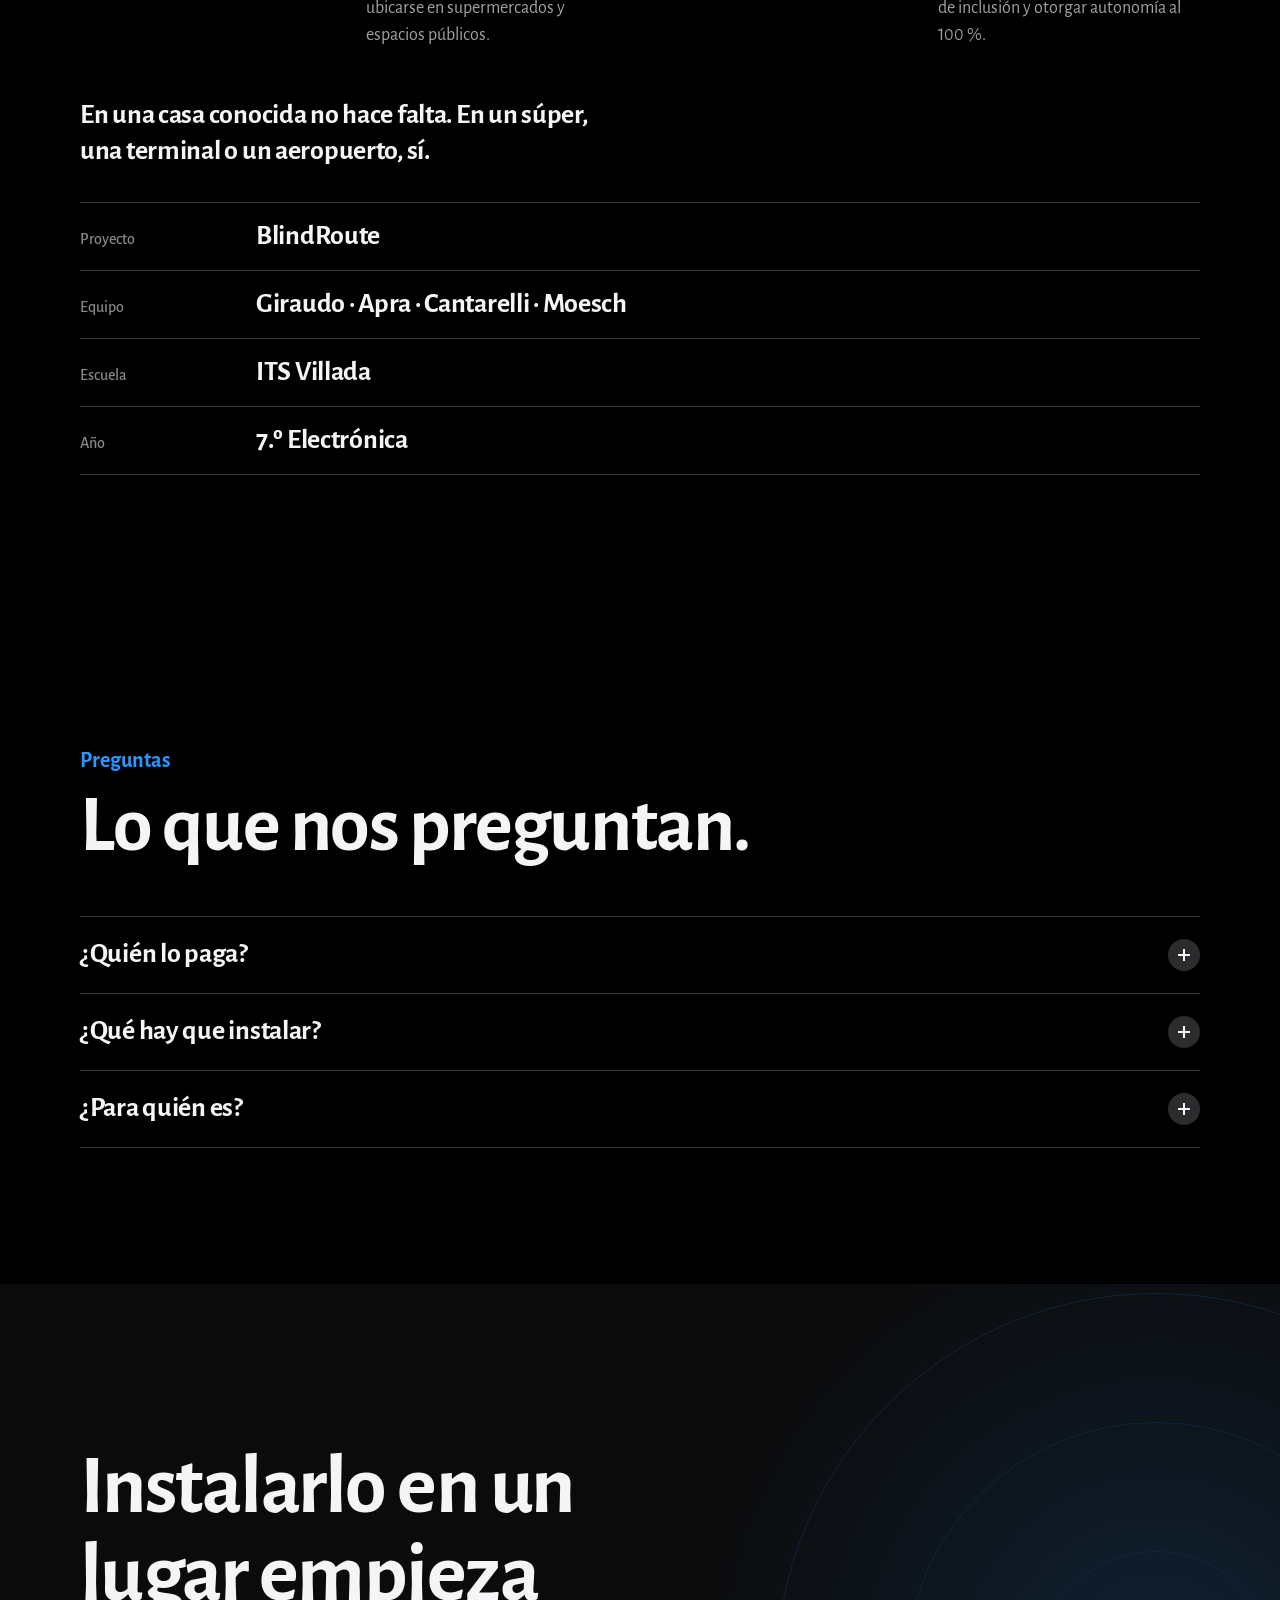
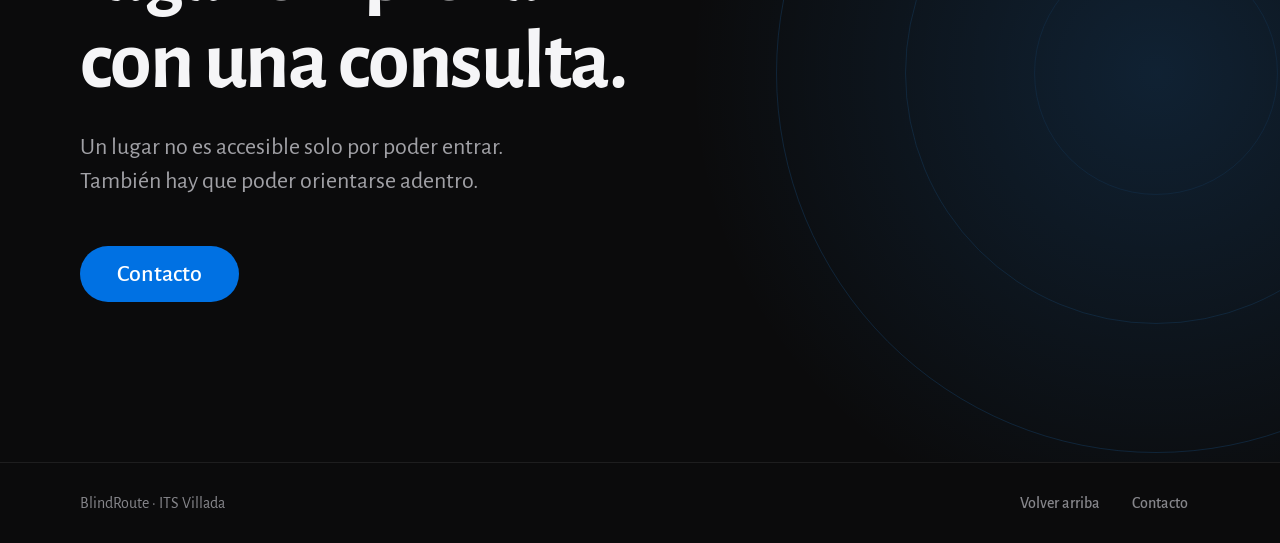
==== commit cc375bf0: "Pulido estilo Apple: Alegreya Sans, inicio con aviso tipo iOS, fondo negro, botones en píldora y pre" ====
--- a/index.html
+++ b/index.html
@@ -5,7 +5,7 @@
 <meta name="viewport" content="width=device-width, initial-scale=1, viewport-fit=cover">
 <title>BlindRoute · El GPS de los lugares cerrados</title>
 <meta name="description" content="BlindRoute guía por voz a personas con discapacidad visual adentro de lugares cerrados, donde el GPS no llega. Proyecto final de 7.º Electrónica, ITS Villada.">
-<meta name="theme-color" content="#0D1117">
+<meta name="theme-color" content="#000000">
 <meta name="color-scheme" content="dark">
 <meta property="og:type" content="website">
 <meta property="og:locale" content="es_AR">
@@ -14,7 +14,7 @@
 <meta property="og:description" content="Navegación por voz adentro de edificios, para personas con discapacidad visual.">
 <link rel="icon" href="assets/img/favicon.svg" type="image/svg+xml">
 <link rel="apple-touch-icon" href="assets/img/apple-touch-icon.png">
-<link rel="stylesheet" href="assets/css/site.css?v=24">
+<link rel="stylesheet" href="assets/css/site.css?v=25">
 </head>
 <body>
 
@@ -55,9 +55,16 @@
   <section class="hero" id="inicio" aria-labelledby="h-inicio">
     <div class="campo-wrap" aria-hidden="true">
       <svg class="campo" viewBox="0 0 1000 1000" aria-hidden="true" focusable="false"><g class="ondas"><circle class="onda" cx="500" cy="500" r="480" style="--d:0s"/><circle class="onda" cx="500" cy="500" r="480" style="--d:-1.6s"/><circle class="onda" cx="500" cy="500" r="480" style="--d:-3.2s"/></g><g class="reposo"><circle cx="500" cy="500" r="160"/><circle cx="500" cy="500" r="320"/><circle cx="500" cy="500" r="480"/></g><g class="faros"><circle class="faro" cx="201" cy="592" r="8" style="--t:1.53s"/><circle class="faro" cx="749" cy="371" r="8" style="--t:1.21s"/><circle class="faro" cx="178" cy="484" r="8" style="--t:0.03s"/><circle class="faro" cx="618" cy="772" r="8" style="--t:1.37s"/><circle class="faro" cx="230" cy="213" r="8" style="--t:0.74s"/><circle class="faro" cx="687" cy="625" r="8" style="--t:0.65s"/><circle class="faro" cx="836" cy="715" r="8" style="--t:0.79s"/><circle class="faro" cx="453" cy="374" r="8" style="--t:1.34s"/><circle class="faro" cx="950" cy="449" r="8" style="--t:1.33s"/><circle class="faro" cx="569" cy="605" r="8" style="--t:1.25s"/><circle class="faro" cx="362" cy="475" r="8" style="--t:1.41s"/><circle class="faro" cx="775" cy="553" r="8" style="--t:1.20s"/><circle class="faro" cx="118" cy="650" r="8" style="--t:0.91s"/><circle class="faro" cx="292" cy="557" r="8" style="--t:0.56s"/><circle class="faro" cx="696" cy="193" r="8" style="--t:0.44s"/><circle class="faro" cx="421" cy="683" r="8" style="--t:0.39s"/><circle class="faro" cx="526" cy="243" r="8" style="--t:0.98s"/><circle class="faro" cx="644" cy="292" r="8" style="--t:0.93s"/><circle class="faro" cx="692" cy="501" r="8" style="--t:0.32s"/><circle class="faro" cx="244" cy="400" r="8" style="--t:1.14s"/></g><circle class="yo-halo" cx="500" cy="500" r="26"/><circle class="yo" cx="500" cy="500" r="12"/></svg>
-      <div class="subtitulo">
-        <svg class="ico" aria-hidden="true"><use href="#i-speaker"/></svg>
-        <span class="frases"><b>Seguí derecho.</b><b>Girá a la derecha.</b><b>Llegaste.</b></span>
+      <div class="noti">
+        <span class="app"><svg class="ico"><use href="#i-pin"/></svg></span>
+        <div class="cuerpo">
+          <p class="noti-meta"><span>BlindRoute</span><span>ahora</span></p>
+          <div class="msg frases">
+            <p><b>Seguí derecho</b><small>20 metros</small></p>
+            <p><b>Girá a la derecha</b></p>
+            <p><b>Llegaste</b><small>Terminal 4</small></p>
+          </div>
+        </div>
       </div>
     </div>
     <div class="hero-txt">
@@ -66,7 +73,7 @@
       <p class="lead rise" style="--i:3">Guía por voz a personas con discapacidad visual, adentro de edificios.</p>
       <div class="btns rise" style="--i:4">
         <a class="btn btn-primary" href="contacto/">Contacto</a>
-        <a class="btn btn-ghost" href="#como-funciona">Cómo funciona</a>
+        <a class="mas" href="#como-funciona">Cómo funciona</a>
       </div>
     </div>
   </section>
@@ -214,7 +221,7 @@
       <p class="eyebrow reveal">Para establecimientos</p>
       <h2 id="h-lugar" class="reveal" style="--i:1">Para quien administra <span>un lugar.</span></h2>
       <ul class="vent">
-                <li class="reveal" style="--i:2"><span class="figura" aria-hidden="true"><svg class="ico"><use href="#i-obras"/></svg></span><div><h3>Sin obras.</h3><p>No pide modificaciones invasivas.</p></div></li>
+        <li class="reveal" style="--i:2"><span class="figura" aria-hidden="true"><svg class="ico"><use href="#i-obras"/></svg></span><div><h3>Sin obras.</h3><p>No pide modificaciones invasivas.</p></div></li>
         <li class="reveal" style="--i:3"><span class="figura" aria-hidden="true"><svg class="ico"><use href="#i-gratis"/></svg></span><div><h3>Gratis para quien llega.</h3><p>El servicio lo adquiere el lugar.</p></div></li>
       </ul>
     </div>
@@ -260,7 +267,7 @@
       <p class="eyebrow reveal">Preguntas</p>
       <h2 id="h-preguntas" class="reveal" style="--i:1">Lo que <span>nos preguntan.</span></h2>
       <div class="faq">
-                        <details class="reveal" style="--i:3"><summary>¿Quién lo paga?</summary><p>El lugar que lo instala. La persona que lo usa no paga.</p></details>
+        <details class="reveal" style="--i:3"><summary>¿Quién lo paga?</summary><p>El lugar que lo instala. La persona que lo usa no paga.</p></details>
         <details class="reveal" style="--i:4"><summary>¿Qué hay que instalar?</summary><p>Un equipamiento compacto que se distribuye por el lugar, y el mapa del edificio en la app.</p></details>
         <details class="reveal" style="--i:5"><summary>¿Para quién es?</summary><p>Para personas con discapacidad visual que quieren moverse solas adentro de un edificio.</p></details>
       </div>
@@ -272,7 +279,7 @@
     <div class="caja">
       <h2 id="h-llegada" class="reveal">Instalarlo en un lugar <span>empieza con una consulta.</span></h2>
       <p class="lead reveal" style="--i:1">Un lugar no es accesible solo por poder entrar. También hay que poder orientarse adentro.</p>
-      <a class="btn btn-primary btn-lg reveal" style="--i:2" href="contacto/">Contacto</a>
+      <div class="cta reveal" style="--i:2"><a class="btn btn-primary btn-lg" href="contacto/">Contacto</a></div>
     </div>
   </section>
 
@@ -288,6 +295,6 @@
   </div>
 </footer>
 
-<script src="assets/js/site.js?v=24" defer></script>
+<script src="assets/js/site.js?v=25" defer></script>
 </body>
 </html>
--- a/assets/css/site.css
+++ b/assets/css/site.css
@@ -1,77 +1,79 @@
-@font-face{font-family:"Atkinson Hyperlegible Next";font-weight:400;font-display:swap;src:url(../fonts/atk-400.woff2) format("woff2")}
-@font-face{font-family:"Atkinson Hyperlegible Next";font-weight:700;font-display:swap;src:url(../fonts/atk-700.woff2) format("woff2")}
-@font-face{font-family:"Atkinson Hyperlegible Next";font-weight:800;font-display:swap;src:url(../fonts/atk-800.woff2) format("woff2")}
-@font-face{font-family:"Atkinson Hyperlegible Mono";font-weight:500;font-display:swap;src:url(../fonts/atk-mono-500.woff2) format("woff2")}
+@font-face{font-family:"Alegreya Sans";font-weight:400;font-display:swap;src:url(../fonts/alegreya-sans-400.woff2) format("woff2")}
+@font-face{font-family:"Alegreya Sans";font-weight:500;font-display:swap;src:url(../fonts/alegreya-sans-500.woff2) format("woff2")}
+@font-face{font-family:"Alegreya Sans";font-weight:700;font-display:swap;src:url(../fonts/alegreya-sans-700.woff2) format("woff2")}
 
 :root{
-  --bg:#0D1117; --deep:#05070A; --card:#161B22; --raised:#21262D; --line:#2A313B;
-  --text:#fff; --body:#E6EDF3; --muted:#9BA5B4; --accent:#3B82F6; --ok:#00D97E;
+  --bg:#000; --deep:#0b0b0c; --card:#1c1c1e; --raised:#2c2c2e; --line:#38383a;
+  --text:#f5f5f7; --body:#a1a1a6; --muted:#86868b; --accent:#2997ff; --btn:#0071e3; --btn-h:#0066d9; --ok:#30d158;
+  --celeste:#4DA6FF;
   --s1:4px; --s2:8px; --s3:12px; --s4:16px; --s5:24px; --s6:32px; --s7:48px; --s8:72px; --s9:120px;
-  --celeste:#4DA6FF;
-  --fs-xs:.75rem; --fs-sm:.875rem; --fs-base:1rem; --fs-lg:1.125rem;
-  --fs-xl:clamp(1.25rem,4.6vw,1.5rem);
-  --fs-2xl:clamp(1.75rem,6.6vw,2.5rem);
-  --fs-3xl:clamp(2.25rem,9vw,4.25rem);
-  --display:"Atkinson Hyperlegible Next",system-ui,sans-serif;
-  --mono:"Atkinson Hyperlegible Mono",ui-monospace,monospace;
-  --ease:cubic-bezier(.2,.8,.2,1);
+  --fs-xs:.875rem; --fs-sm:1rem; --fs-base:1.125rem;
+  --fs-lg:clamp(1.25rem,1.15rem + .45vw,1.5rem);
+  --fs-xl:clamp(1.375rem,4.8vw,1.75rem);
+  --fs-2xl:clamp(1.875rem,7.2vw,2.875rem);
+  --fs-3xl:clamp(2.5rem,9.8vw,5rem);
+  --font:"Alegreya Sans",-apple-system,BlinkMacSystemFont,"Segoe UI",system-ui,sans-serif;
+  --ease:cubic-bezier(.23,1,.32,1);
+  --glass:rgba(22,22,23,.78);
   --pad:clamp(20px,5vw,40px);
   --max:1120px;
-  --sec:clamp(56px,9vw,96px);
+  --sec:clamp(72px,11vw,136px);
 }
 *,*::before,*::after{box-sizing:border-box}
-html{-webkit-tap-highlight-color:transparent;-webkit-text-size-adjust:100%;scroll-padding-top:84px;overflow-x:clip;overscroll-behavior-y:none}
-body{margin:0;background:var(--bg);color:var(--body);font:400 var(--fs-base)/1.6 "Atkinson Hyperlegible Next",system-ui,sans-serif;-webkit-font-smoothing:antialiased;overflow-x:clip}
+html{-webkit-tap-highlight-color:transparent;-webkit-text-size-adjust:100%;scroll-padding-top:72px;overflow-x:clip;overscroll-behavior-y:none}
+body{margin:0;background:var(--bg);color:var(--body);font:400 var(--fs-base)/1.5 var(--font);font-variant-numeric:lining-nums;-webkit-font-smoothing:antialiased;-moz-osx-font-smoothing:grayscale;overflow-x:clip}
 svg{display:block;max-width:100%}
 a,button{touch-action:manipulation}
 a{color:inherit}
-p{margin:0}
-:focus-visible{outline:3px solid #fff;outline-offset:3px;border-radius:8px}
+p{margin:0;text-wrap:pretty}
+:focus-visible{outline:3px solid var(--accent);outline-offset:3px;border-radius:8px}
 .vh{position:absolute;width:1px;height:1px;margin:-1px;padding:0;overflow:hidden;clip:rect(0 0 0 0);white-space:nowrap;border:0}
-.skip{position:absolute;left:var(--s3);top:-120px;z-index:100;padding:var(--s4) var(--s5);border-radius:12px;background:#fff;color:var(--bg);font-weight:600;text-decoration:none}
+.skip{position:absolute;left:var(--s3);top:-120px;z-index:100;padding:var(--s3) var(--s5);border-radius:980px;background:var(--text);color:#000;font-weight:500;text-decoration:none}
 .skip:focus{top:var(--s3)}
 .ico{width:1em;height:1em;fill:none;stroke:currentColor;stroke-width:1.6;stroke-linecap:round;stroke-linejoin:round;flex:none}
 .wrap{width:min(100% - 2*var(--pad),var(--max));margin-inline:auto}
 
-h1,h2,h3{font-family:var(--display);color:var(--text);margin:0}
-h1{font-weight:800;line-height:1;letter-spacing:-.028em;text-wrap:balance}
-h2{font-weight:600;font-size:var(--fs-3xl);line-height:1.04;letter-spacing:-.02em;text-wrap:balance}
+h1,h2,h3{font-family:var(--font);font-weight:700;color:var(--text);margin:0}
+h1{line-height:1;letter-spacing:-.02em;text-wrap:balance}
+h2{font-size:var(--fs-3xl);line-height:1.04;letter-spacing:-.018em;text-wrap:balance}
+h3{font-size:var(--fs-xl);line-height:1.15;letter-spacing:-.01em}
 h1,h2,h3,.lugares li{overflow-wrap:anywhere}
-h1 span{color:var(--ok)}
 h2 span{color:inherit}
-
-.marca-r,h1 .marca-r,.brand .marca-r{color:var(--celeste)}
-.eyebrow.marca{color:var(--text)}
-
-.brand.marca-c{margin-bottom:var(--s3);margin-left:calc(var(--s2) * -1);padding:0 var(--s2);border-radius:12px;font-size:var(--fs-xl)}
-.brand.marca-c .pin{color:var(--accent)}
-h3{font-weight:600;font-size:var(--fs-xl);line-height:1.15;letter-spacing:-.015em}
-.eyebrow{margin-bottom:var(--s4);font-size:var(--fs-xs);font-family:var(--mono);font-weight:500;letter-spacing:.12em;text-transform:uppercase;color:var(--accent)}
-.lead{font-size:var(--fs-lg);color:var(--body);max-width:46ch}
-
-.btn,.pill{display:inline-flex;align-items:center;justify-content:center;gap:var(--s3);text-decoration:none;cursor:pointer;
-  transition:transform 120ms ease-out,background-color 150ms ease-out,border-color 150ms ease-out}
-.btn{min-height:56px;padding:0 28px;border-radius:16px;font:600 var(--fs-base) "Atkinson Hyperlegible Next",system-ui,sans-serif;border:1px solid transparent}
-.btn-primary{background:var(--accent);color:var(--bg)}
-.btn-ghost{background:transparent;color:var(--text);border-color:var(--line)}
-.btn-lg{min-height:64px;padding:0 44px;font-size:var(--fs-lg)}
+.marca-r{color:var(--celeste)}
+
+.brand.marca-c{margin-bottom:var(--s5);margin-left:calc(var(--s2) * -1);padding:0 var(--s2);border-radius:12px;font-size:var(--fs-xl)}
+.eyebrow{margin-bottom:var(--s3);font:700 clamp(1.125rem,1rem + .5vw,1.375rem)/1.2 var(--font);color:var(--accent)}
+.lead{font-size:var(--fs-lg);line-height:1.42;color:var(--body);max-width:40ch}
+
+.btn{display:inline-flex;align-items:center;justify-content:center;gap:var(--s2);min-height:50px;padding:0 26px;border-radius:980px;border:1px solid transparent;
+  font:500 var(--fs-base)/1 var(--font);text-decoration:none;cursor:pointer;
+  transition:transform 160ms var(--ease),background-color 200ms ease-out,border-color 200ms ease-out}
+.btn-primary{background:var(--btn);color:#fff}
+.btn-ghost{background:transparent;color:var(--accent);border-color:var(--accent)}
+.btn-lg{min-height:56px;padding:0 36px;font-size:var(--fs-lg)}
 .btn .ico{width:20px;height:20px;stroke-width:2}
-.pill{min-height:48px;padding:0 20px;border-radius:999px;border:1px solid var(--line);background:rgba(22,27,34,.9);color:var(--text);font-weight:600;font-size:var(--fs-sm)}
+.pill{position:relative;display:inline-flex;align-items:center;min-height:34px;padding:0 16px;border-radius:980px;background:var(--btn);color:#fff;
+  font:500 var(--fs-sm)/1 var(--font);text-decoration:none;cursor:pointer;transition:transform 160ms var(--ease),background-color 200ms ease-out}
+.pill::before{content:"";position:absolute;inset:-7px -4px}
+.mas{display:inline-flex;align-items:center;gap:7px;min-height:48px;color:var(--accent);font:400 var(--fs-lg)/1 var(--font);text-decoration:none;cursor:pointer}
+.mas::after{content:"";width:7px;height:7px;border-right:1.6px solid currentColor;border-top:1.6px solid currentColor;transform:rotate(45deg) translateY(1px)}
 .btn:active,.pill:active{transform:scale(.97)}
+.mas:active{opacity:.6}
 @media (hover:hover) and (pointer:fine){
-  .btn-primary:hover{background:#5b97f7}
-  .btn-ghost:hover,.pill:hover{border-color:var(--accent);background:var(--card)}
-}
-
-.top{position:fixed;inset:0 0 auto 0;z-index:30;transition:background-color 250ms ease-out,border-color 250ms ease-out}
-.top.fijo{background:rgba(13,17,23,.86);-webkit-backdrop-filter:blur(10px);backdrop-filter:blur(10px);border-bottom:1px solid var(--line)}
-.top .caja{width:min(100% - 2*var(--pad),var(--max));margin-inline:auto;display:flex;flex-wrap:wrap;align-items:center;justify-content:space-between;column-gap:var(--s3);min-height:68px;padding-top:env(safe-area-inset-top)}
+  .btn-primary:hover,.pill:hover{background:var(--btn-h)}
+  .btn-ghost:hover{background:rgba(41,151,255,.12)}
+  .mas:hover{text-decoration:underline;text-decoration-thickness:1px;text-underline-offset:4px}
+}
+
+.top{position:fixed;inset:0 0 auto 0;z-index:30;transition:background-color 300ms ease-out,box-shadow 300ms ease-out,-webkit-backdrop-filter 300ms ease-out,backdrop-filter 300ms ease-out}
+.top.fijo{background:var(--glass);-webkit-backdrop-filter:saturate(180%) blur(20px);backdrop-filter:saturate(180%) blur(20px);box-shadow:0 1px 0 rgba(255,255,255,.08)}
+.top .caja{width:min(100% - 2*var(--pad),var(--max));margin-inline:auto;display:flex;flex-wrap:wrap;align-items:center;justify-content:space-between;column-gap:var(--s3);min-height:56px;padding-top:env(safe-area-inset-top)}
 .avance{position:absolute;left:0;right:0;bottom:-1px;height:2px;background:var(--ok);transform-origin:left;transform:scaleX(var(--p,0));pointer-events:none}
-.brand{display:inline-flex;align-items:center;gap:var(--s2);min-height:48px;text-decoration:none;font:800 var(--fs-lg) var(--display);letter-spacing:-.022em;color:var(--text)}
-.brand .pin{color:var(--accent);font-size:24px;view-transition-name:marca}
-.brand:active{opacity:.8}
+.brand{display:inline-flex;align-items:center;gap:7px;min-height:48px;text-decoration:none;font:700 1.375rem/1 var(--font);letter-spacing:-.01em;color:var(--text)}
+.brand .pin{color:var(--celeste);font-size:22px;stroke-width:1.8;view-transition-name:marca}
+.brand:active{opacity:.7}
 .nav{display:none;gap:var(--s1);margin:0 var(--s4) 0 auto}
-.nav a{display:inline-flex;align-items:center;min-height:48px;padding:0 14px;border-radius:12px;color:var(--muted);text-decoration:none;font-weight:600;font-size:var(--fs-sm);transition:color 150ms ease-out}
+.nav a{display:inline-flex;align-items:center;min-height:48px;padding:0 12px;border-radius:12px;color:var(--body);text-decoration:none;font:500 var(--fs-sm)/1 var(--font);transition:color 200ms ease-out}
 .nav a:active{color:var(--text)}
 @media (hover:hover) and (pointer:fine){.nav a:hover{color:var(--text)}}
 @media (min-width:900px){.nav{display:flex}}
@@ -80,63 +82,69 @@
   padding:96px var(--pad) calc(var(--s7) + env(safe-area-inset-bottom))}
 .campo-wrap{position:absolute;inset:0;z-index:-1;pointer-events:none}
 .campo{position:absolute;left:50%;top:33%;width:max(150vw,820px);height:auto;translate:-50% -50%}
-.hero::after{content:"";position:absolute;inset:auto 0 0 0;height:60%;z-index:-1;background:linear-gradient(rgba(13,17,23,0),var(--bg) 78%);pointer-events:none}
-.onda{fill:none;stroke:var(--accent);stroke-width:3;opacity:0}
-.reposo circle{fill:none;stroke:var(--accent);stroke-width:1.5;opacity:.2}
-.faro{fill:var(--accent);opacity:.55;transform-box:fill-box;transform-origin:center}
-.yo{fill:#fff}.yo-halo{fill:rgba(255,255,255,.14);transform-box:fill-box;transform-origin:center}
-.subtitulo{position:absolute;left:50%;top:calc(33% + 56px);translate:-50% 0;display:flex;align-items:center;gap:var(--s3);min-width:244px;padding:var(--s3) var(--s4);
-  border-radius:14px;background:rgba(5,7,10,.78);border:1px solid rgba(0,217,126,.32);color:var(--ok);-webkit-backdrop-filter:blur(6px);backdrop-filter:blur(6px)}
-.subtitulo .ico{width:20px;height:20px;stroke-width:1.8}
+.hero::after{content:"";position:absolute;inset:auto 0 0 0;height:60%;z-index:-1;background:linear-gradient(rgba(0,0,0,0),var(--bg) 78%);pointer-events:none}
+.onda{fill:none;stroke:var(--accent);stroke-width:2.5;opacity:0}
+.reposo circle{fill:none;stroke:#fff;stroke-width:1.4;opacity:.08}
+.faro{fill:#3a3a3c;transform-box:fill-box;transform-origin:center}
+.yo{fill:#fff}.yo-halo{fill:rgba(255,255,255,.16);transform-box:fill-box;transform-origin:center}
+
+.noti{position:absolute;left:50%;top:var(--s3);translate:-50% 0;width:min(100% - 28px,400px);display:flex;align-items:center;gap:var(--s3);padding:12px 14px;border-radius:22px;
+  background:rgba(44,44,46,.62);-webkit-backdrop-filter:saturate(180%) blur(24px);backdrop-filter:saturate(180%) blur(24px);
+  border:1px solid rgba(255,255,255,.09);box-shadow:0 12px 32px rgba(0,0,0,.4)}
+.noti .app{flex:none;width:40px;height:40px;border-radius:10px;display:grid;place-items:center;background:linear-gradient(160deg,var(--celeste),var(--btn));color:#fff}
+.noti .app .ico{width:22px;height:22px;stroke-width:2}
+.noti .cuerpo{flex:1;min-width:0}
+.noti-meta{display:flex;justify-content:space-between;gap:var(--s2);font:500 var(--fs-xs)/1.2 var(--font);color:var(--body)}
+.noti .msg{margin-top:3px}
+.noti .msg b{display:block;font:700 1.0625rem/1.25 var(--font);color:var(--text)}
+.noti .msg small{display:block;font:400 var(--fs-sm)/1.25 var(--font);color:var(--body)}
 .frases{display:grid}
-.frases b{grid-area:1/1;font:600 var(--fs-base) var(--display);letter-spacing:-.01em;opacity:0}
-.frases b:first-child{opacity:1}
+.frases>*{grid-area:1/1;opacity:0}
+.frases>*:first-child{opacity:1}
+
 .hero-txt{position:relative;max-width:640px}
-.hero h1{font-size:min(15.2vw,8rem);letter-spacing:-.03em;overflow-wrap:normal;white-space:nowrap}
-.eslogan{margin-top:var(--s4);font:600 clamp(1.5rem,6.4vw,2.5rem)/1.1 var(--display);letter-spacing:-.02em;color:var(--text)}
-.eslogan{text-wrap:balance}
+.hero h1{font-size:min(18.5vw,9rem);overflow-wrap:normal;white-space:nowrap}
+.eslogan{margin-top:var(--s3);font:700 clamp(1.625rem,6.8vw,2.875rem)/1.1 var(--font);letter-spacing:-.012em;color:var(--text);text-wrap:balance}
 .eslogan span{color:var(--ok)}
-.hero .lead{margin-top:var(--s4);max-width:34ch}
+.hero .lead{margin-top:var(--s4);max-width:30ch}
 
 @media (max-width:899px){
   .hero{min-height:auto;justify-content:flex-start;padding-top:72px}
-  .campo-wrap{position:relative;inset:auto;flex:none;height:clamp(230px,40svh,360px);margin:0 calc(var(--pad) * -1) var(--s4)}
-  .campo{top:50%;width:max(150vw,700px)}
-  .subtitulo{top:auto;bottom:var(--s2)}
-}
-.btns{display:flex;flex-direction:column;gap:var(--s3);margin-top:var(--s6)}
-@media (min-width:560px){.btns{flex-direction:row}}
+  .campo-wrap{position:relative;inset:auto;flex:none;height:clamp(300px,min(92vw,48svh),400px);margin:0 calc(var(--pad) * -1) var(--s4);overflow:hidden;
+    -webkit-mask-image:linear-gradient(#000 72%,transparent);mask-image:linear-gradient(#000 72%,transparent)}
+  .campo{top:58%;width:min(150vw,720px)}
+}
+.btns{display:flex;flex-wrap:wrap;align-items:center;gap:var(--s2) var(--s6);margin-top:var(--s6)}
 @media (min-width:900px){
   .hero{flex-direction:row;align-items:center;justify-content:flex-start;padding-top:120px}
   .campo{left:72%;top:50%;width:min(112vh,920px)}
-  .subtitulo{left:72%;top:calc(50% + 64px)}
+  .noti{left:72%;top:calc(50% - min(30vh,250px));width:min(380px,36vw)}
   .hero::after{display:none}
   .hero-txt{max-width:600px}
-  .hero h1{font-size:clamp(4.5rem,8vw,7.4rem)}
-  .eslogan{font-size:clamp(1.75rem,2.6vw,2.5rem)}
+  .hero h1{font-size:clamp(5rem,8.2vw,8.25rem)}
+  .eslogan{font-size:clamp(1.875rem,2.8vw,2.875rem)}
   .hero .btns{margin-top:var(--s7)}
 }
 .hero-txt{width:min(100%,var(--max));margin-inline:auto}
 @media (min-width:900px){.hero-txt{margin-inline:max(0px,calc((100% - var(--max))/2))}}
 
 .sec{padding-block:var(--sec)}
-
 .sec,.llegada{scroll-margin-top:calc(-1 * var(--sec) + 8px)}
 .sec h2{max-width:16ch}
 .sec .lead{margin-top:var(--s4)}
 
-.cifras{display:grid;grid-template-columns:minmax(0,1fr);gap:var(--s6);margin-top:var(--s7);align-items:start}
+.cifras{display:grid;grid-template-columns:minmax(0,1fr);gap:var(--s7);margin-top:var(--s8);align-items:start}
 .cifra{padding-top:var(--s5);border-top:1px solid var(--line);display:flex;flex-direction:column}
-.cifra .d{font-size:var(--fs-lg);color:var(--body);max-width:30ch}
-.num{display:flex;flex-wrap:wrap;align-items:baseline;column-gap:.22em;margin:var(--s2) 0;font:800 clamp(1.75rem,11.5vw,5.25rem)/.95 var(--display);letter-spacing:-.03em;color:var(--text)}
-.num .casi{font-size:.38em;letter-spacing:-.01em}
+.cifra .d{font-size:var(--fs-lg);line-height:1.4;color:var(--body);max-width:22em}
+.num{display:flex;flex-wrap:wrap;align-items:baseline;column-gap:.2em;margin:var(--s3) 0 var(--s2);font:700 clamp(2rem,15vw,6.5rem)/.95 var(--font);letter-spacing:-.02em;color:var(--text);font-variant-numeric:lining-nums}
+.num .casi{font-size:.36em;letter-spacing:0}
 .num .nn{white-space:nowrap}
-.apoyo{margin-top:var(--s3);color:var(--body);font-weight:600}
-.fuente{margin-top:auto;padding-top:var(--s5);font-size:var(--fs-sm);line-height:1.5;color:var(--muted);max-width:48ch}
+.apoyo{margin-top:var(--s3);color:var(--text);font-weight:500}
+.fuente{margin-top:auto;padding-top:var(--s5);font-size:var(--fs-sm);line-height:1.45;color:var(--muted);max-width:48ch}
 
 @media (min-width:900px){.cifras{grid-template-columns:minmax(0,1fr) minmax(0,1fr);gap:var(--s8)}}
 
-.prob{display:grid;grid-template-columns:minmax(0,1fr);gap:var(--s5);align-items:center}
+.prob{display:grid;grid-template-columns:minmax(0,1fr);gap:var(--s6);align-items:center}
 .prob h2{max-width:14ch}
 .diag{margin:0}
 .diag svg{width:100%;height:auto;max-width:520px;margin-inline:auto}
@@ -145,24 +153,24 @@
 .diag .rayos path{fill:none;stroke:var(--accent);stroke-width:2;stroke-dasharray:6 6;opacity:.85}
 .diag .tope path{fill:none;stroke:var(--muted);stroke-width:2.5;stroke-linecap:round}
 .diag .techo{stroke:var(--muted);stroke-width:3;stroke-linecap:round}
-.diag .edificio{fill:var(--card);stroke:var(--line);stroke-width:2}
+.diag .edificio{fill:var(--card);stroke:var(--raised);stroke-width:2}
 .diag .anillo-d{fill:none;stroke:var(--ok);opacity:.35;transform-box:fill-box;transform-origin:center}
 .diag .punto-d{fill:var(--ok)}
 .diag .enlace{fill:none;stroke:var(--ok);stroke-width:1.6;opacity:.7}
 .diag .persona-d{fill:#fff}
-.diag .et{font:600 14px "Atkinson Hyperlegible Next",sans-serif;fill:var(--muted)}
+.diag .et{font:700 15px var(--font);fill:var(--muted)}
 .diag .et-b{fill:var(--ok)}
 @media (min-width:900px){.prob{grid-template-columns:minmax(0,1fr) minmax(0,1fr);gap:var(--s7)}}
 
 .demo{display:grid;grid-template-columns:minmax(0,1fr);gap:var(--s4);margin-top:var(--s5)}
 .escena-wrap,.pasos{min-width:0}
-.escena-wrap{position:sticky;top:72px;z-index:5;background:var(--bg);padding-block:var(--s3) var(--s4)}
+.escena-wrap{position:sticky;top:60px;z-index:5;background:var(--bg);padding-block:var(--s3) var(--s4)}
 .escena{width:min(100%,42svh);aspect-ratio:1;height:auto;margin-inline:auto}
-.marco{fill:var(--card);stroke:var(--line);stroke-width:1.5}
+.marco{fill:var(--card);stroke:rgba(255,255,255,.06);stroke-width:1.5}
 .punto{fill:var(--accent)}
 .anillo{fill:none;stroke:var(--accent);opacity:.3;transform-box:fill-box;transform-origin:center}
 .lineas path{fill:none;stroke:var(--accent);stroke-width:1.5;stroke-dasharray:1;stroke-dashoffset:0;opacity:.7}
-.camino{fill:none;stroke:var(--ok);stroke-width:4;stroke-linecap:round;stroke-linejoin:round;stroke-dasharray:1;stroke-dashoffset:0;filter:drop-shadow(0 0 5px rgba(0,217,126,.5))}
+.camino{fill:none;stroke:var(--ok);stroke-width:4;stroke-linecap:round;stroke-linejoin:round;stroke-dasharray:1;stroke-dashoffset:0;filter:drop-shadow(0 0 5px rgba(48,209,88,.5))}
 .meta{fill:var(--ok)}.tu{fill:#fff}.tu-halo{fill:rgba(255,255,255,.14)}
 .lineas path,.camino{transition:stroke-dashoffset .9s cubic-bezier(.65,0,.35,1)}
 .tu,.tu-halo,.meta{transition:opacity .5s ease-out}
@@ -170,23 +178,23 @@
 .js .demo[data-step="1"] :is(.lineas path,.camino){stroke-dashoffset:1}
 .js .demo[data-step="2"] .camino{stroke-dashoffset:1}
 .js .demo[data-step="2"] .meta{opacity:0}
-.voz{display:flex;flex-wrap:wrap;align-items:center;gap:var(--s3);margin:var(--s3) auto 0;width:min(100%,360px);min-height:64px;padding:var(--s3) var(--s4);border-radius:18px;background:var(--card);border:1px solid var(--line);transition:opacity .4s ease-out}
+.voz{display:flex;flex-wrap:wrap;align-items:center;gap:var(--s3);margin:var(--s3) auto 0;width:min(100%,360px);min-height:64px;padding:var(--s3) var(--s3) var(--s3) var(--s4);border-radius:22px;background:var(--card);border:1px solid transparent;transition:opacity .4s ease-out}
 .js .demo[data-step="1"] .voz,.js .demo[data-step="2"] .voz{opacity:.35}
 .onda-voz{display:flex;gap:var(--s1);align-items:center;height:30px;flex:none}
 .onda-voz i{display:block;width:4px;height:9px;border-radius:2px;background:var(--ok)}
 .onda-voz i:nth-child(2){height:18px}.onda-voz i:nth-child(3){height:28px}.onda-voz i:nth-child(4){height:15px}.onda-voz i:nth-child(5){height:7px}
-.voz b{display:block;white-space:nowrap;font:600 var(--fs-lg)/1.1 var(--display);letter-spacing:-.015em;color:var(--ok)}
+.voz b{display:block;white-space:nowrap;font:700 var(--fs-lg)/1.1 var(--font);color:var(--ok)}
 .voz span{font-size:var(--fs-sm);color:var(--body)}
-.hablar{margin-left:auto;display:inline-flex;align-items:center;gap:var(--s2);min-height:48px;padding:0 var(--s3);border-radius:12px;border:1px solid var(--line);background:transparent;color:var(--text);
-  font:600 var(--fs-sm) "Atkinson Hyperlegible Next",sans-serif;cursor:pointer;transition:transform 120ms ease-out,border-color 150ms ease-out,color 150ms ease-out}
+.hablar{margin-left:auto;display:inline-flex;align-items:center;gap:var(--s2);min-height:48px;padding:0 var(--s4);border-radius:980px;border:1px solid transparent;background:var(--raised);color:var(--text);
+  font:500 var(--fs-sm) var(--font);cursor:pointer;transition:transform 160ms var(--ease),background-color 200ms ease-out,border-color 200ms ease-out,color 200ms ease-out}
 .hablar .ico{width:18px;height:18px}
-.hablar:active{transform:scale(.97)}
+.hablar:active{transform:scale(.95)}
 
 @media (max-width:899px){
   .escena-wrap{padding-block:var(--s2) var(--s3)}
-  .escena-wrap::after{content:"";position:absolute;left:0;right:0;top:100%;height:28px;background:linear-gradient(var(--bg),rgba(13,17,23,0));pointer-events:none}
+  .escena-wrap::after{content:"";position:absolute;left:0;right:0;top:100%;height:28px;background:linear-gradient(var(--bg),rgba(0,0,0,0));pointer-events:none}
   .escena{width:min(100%,30svh)}
-  .voz{flex-wrap:nowrap;margin-top:var(--s2);min-height:56px;padding:var(--s2) var(--s3);gap:var(--s2)}
+  .voz{flex-wrap:nowrap;margin-top:var(--s2);min-height:56px;padding:var(--s2) var(--s2) var(--s2) var(--s3);gap:var(--s2)}
   .voz b{font-size:var(--fs-base);white-space:normal}
   .voz>div{min-width:0}
   .hablar span{position:absolute;width:1px;height:1px;margin:-1px;overflow:hidden;clip:rect(0 0 0 0);white-space:nowrap}
@@ -195,14 +203,14 @@
 }
 .hablar[hidden]{display:none}
 .hablar[aria-pressed="true"]{border-color:var(--ok);color:var(--ok)}
-@media (hover:hover) and (pointer:fine){.hablar:hover{border-color:var(--accent)}}
+@media (hover:hover) and (pointer:fine){.hablar:hover{background:#3a3a3c}}
 .pasos{list-style:none;margin:0;padding:0}
-.paso{min-height:44svh;display:flex;flex-direction:column;justify-content:center;gap:var(--s3);padding-block:var(--s5);transition:opacity .4s ease-out}
+.paso{min-height:44svh;display:flex;flex-direction:column;justify-content:center;gap:var(--s3);padding-block:var(--s5);transition:opacity .5s var(--ease)}
 .js .paso{opacity:.3}
 .js .paso.activo{opacity:1}
-.paso .n{display:grid;place-items:center;width:32px;height:32px;border-radius:50%;border:1px solid var(--line);font:500 var(--fs-sm) var(--mono);color:var(--ok)}
-.paso h3{font-size:var(--fs-2xl);line-height:1.08;letter-spacing:-.02em}
-.paso p{color:var(--body);font-size:var(--fs-lg);max-width:34ch}
+.paso .n{display:grid;place-items:center;width:34px;height:34px;border-radius:50%;background:var(--card);font:700 var(--fs-sm)/1 var(--font);color:var(--ok)}
+.paso h3{font-size:var(--fs-2xl);line-height:1.06;letter-spacing:-.015em}
+.paso p{color:var(--body);font-size:var(--fs-lg);line-height:1.42;max-width:32ch}
 @media (min-width:900px){
   .demo{grid-template-columns:minmax(0,1fr) minmax(0,1fr);gap:var(--s8);align-items:start}
   .escena-wrap{grid-column:2;grid-row:1;top:104px;background:none;padding:0}
@@ -212,44 +220,42 @@
   .paso{min-height:56svh}
 }
 
-.figura{flex:none;width:64px;height:64px;display:grid;place-items:center;border-radius:20px;background:var(--raised);color:var(--accent)}
+.figura{flex:none;width:64px;height:64px;display:grid;place-items:center;border-radius:18px;background:var(--raised);color:var(--accent)}
 .figura svg{width:38px;height:38px}
-.dos{display:grid;grid-template-columns:minmax(0,1fr);gap:var(--s3);margin-top:var(--s6)}
-.lado{display:grid;grid-template-columns:auto minmax(0,1fr);gap:var(--s4);align-items:center;padding:var(--s5);background:var(--card);border:1px solid var(--line);border-radius:24px;transition:border-color 150ms ease-out}
-.lado .quien{font:800 var(--fs-2xl)/1 var(--display);letter-spacing:-.022em;color:var(--text)}
+.dos{display:grid;grid-template-columns:minmax(0,1fr);gap:var(--s3);margin-top:var(--s7)}
+.lado{display:grid;grid-template-columns:auto minmax(0,1fr);gap:var(--s4);align-items:center;padding:var(--s5);background:var(--card);border:1px solid transparent;border-radius:28px}
+.lado .quien{font:700 var(--fs-2xl)/1 var(--font);letter-spacing:-.015em;color:var(--text)}
 .lado p:last-child{margin-top:var(--s2);color:var(--body)}
 .lado + .union + .lado .figura{color:var(--ok)}
-@media (hover:hover) and (pointer:fine){.lado:hover{border-color:var(--accent)}}
 .union{display:none}
 @media (min-width:800px){
-  .dos{grid-template-columns:minmax(0,1fr) 96px minmax(0,1fr);align-items:center;gap:var(--s4)}
-  .union{display:block;width:100%;height:auto;color:var(--ok)}
+  .dos{grid-template-columns:minmax(0,1fr) 96px minmax(0,1fr);align-items:stretch;gap:var(--s4)}
+  .lado{padding:var(--s6)}
+  .union{display:block;align-self:center;width:100%;height:auto;color:var(--ok)}
   .union circle{fill:currentColor}
   .hilo{fill:none;stroke:currentColor;stroke-width:2;stroke-linecap:round}
   .js .union .hilo{stroke-dasharray:1;stroke-dashoffset:1;transition:stroke-dashoffset 1s .3s cubic-bezier(.65,0,.35,1)}
   .js .union.in .hilo{stroke-dashoffset:0}
 }
 
-.vent{list-style:none;margin:var(--s6) 0 0;padding:0;display:grid;gap:var(--s3)}
-.vent li{display:grid;grid-template-columns:auto minmax(0,1fr);gap:var(--s4);align-items:center;padding:var(--s4) var(--s5);background:var(--card);border:1px solid var(--line);border-radius:24px;transition:border-color 150ms ease-out}
+.vent{list-style:none;margin:var(--s7) 0 0;padding:0;display:grid;gap:var(--s3)}
+.vent li{display:grid;grid-template-columns:auto minmax(0,1fr);gap:var(--s4);align-items:center;padding:var(--s5);background:var(--card);border:1px solid transparent;border-radius:28px}
 .vent h3{font-size:var(--fs-xl)}
 .vent p{margin-top:var(--s1);color:var(--body)}
-@media (hover:hover) and (pointer:fine){.vent li:hover{border-color:var(--accent)}}
 @media (min-width:900px){
   .vent{grid-template-columns:repeat(2,minmax(0,1fr))}
-  .vent li{grid-template-columns:minmax(0,1fr);align-items:start;gap:var(--s5);padding:var(--s6) var(--s5)}
-}
-
-.lugares{list-style:none;margin:var(--s6) 0 var(--s5);padding:0;border-top:1px solid var(--line)}
-.lugares li{position:relative;display:flex;align-items:center;gap:var(--s4);padding:var(--s4) 0;border-bottom:1px solid var(--line);font:600 clamp(1.75rem,7.4vw,3.5rem)/1.05 var(--display);letter-spacing:-.022em;color:var(--text);transition:color 200ms ease-out}
+  .vent li{grid-template-columns:minmax(0,1fr);align-items:start;gap:var(--s5);padding:var(--s6)}
+}
+
+.lugares{list-style:none;margin:var(--s7) 0 var(--s6);padding:0;border-top:1px solid var(--line)}
+.lugares li{position:relative;display:flex;align-items:center;gap:var(--s4);padding:var(--s4) 0;border-bottom:1px solid var(--line);font:700 clamp(2rem,8.6vw,4rem)/1.05 var(--font);letter-spacing:-.018em;color:var(--text)}
 .lugares li::before{content:"";width:10px;height:10px;border-radius:50%;background:var(--accent);flex:none;position:relative}
 .lugares li::after{content:"";position:absolute;left:0;top:50%;margin-top:-5px;width:10px;height:10px;border-radius:50%;border:2px solid var(--accent);opacity:0;pointer-events:none}
-.lugares .ico{margin-left:auto;width:clamp(28px,6vw,44px);height:clamp(28px,6vw,44px);color:var(--accent);stroke-width:1.4;transition:transform 200ms cubic-bezier(.23,1,.32,1),color 150ms ease-out}
-@media (hover:hover) and (pointer:fine){.lugares li:hover{color:var(--ok)}.lugares li:hover .ico{color:var(--ok);transform:translateX(-6px)}}
-.cierre-lugares{font:600 var(--fs-xl)/1.3 var(--display);letter-spacing:-.013em;color:var(--text);max-width:30ch}
+.lugares .ico{margin-left:auto;width:clamp(28px,6vw,44px);height:clamp(28px,6vw,44px);color:var(--accent);stroke-width:1.4}
+.cierre-lugares{font:700 var(--fs-xl)/1.3 var(--font);letter-spacing:-.01em;color:var(--text);max-width:30ch}
 
 .somos h2{max-width:18ch}
-.tiempo{list-style:none;margin:var(--s6) 0 0;padding:0 0 0 var(--s6);position:relative;display:grid;gap:var(--s5)}
+.tiempo{list-style:none;margin:var(--s7) 0 0;padding:0 0 0 var(--s6);position:relative;display:grid;gap:var(--s5)}
 .tiempo::before{content:"";position:absolute;left:5px;top:8px;bottom:8px;width:2px;border-radius:2px;background:linear-gradient(var(--accent),var(--ok))}
 .tiempo li{position:relative}
 .nodo{position:absolute;left:calc(-1 * var(--s6));top:7px;width:12px;height:12px;border-radius:50%;background:var(--bg);border:2px solid var(--accent)}
@@ -261,31 +267,33 @@
   .tiempo::before{left:0;right:0;top:5px;bottom:auto;width:auto;height:2px;background:linear-gradient(90deg,var(--accent),var(--ok))}
   .nodo{left:0;top:-26px}
 }
-.somos .fuerte{margin-top:var(--s6);font:600 var(--fs-xl)/1.3 var(--display);letter-spacing:-.013em;color:var(--text);max-width:34ch}
+.somos .fuerte{margin-top:var(--s7);font:700 var(--fs-xl)/1.3 var(--font);letter-spacing:-.01em;color:var(--text);max-width:34ch}
 .ficha{margin:var(--s6) 0 0;border-top:1px solid var(--line)}
-.ficha div{display:grid;grid-template-columns:6rem minmax(0,1fr);gap:var(--s4);align-items:baseline;padding:var(--s3) 0;border-bottom:1px solid var(--line)}
-.ficha dt{font-family:var(--mono);font-size:var(--fs-xs);font-weight:500;letter-spacing:.12em;text-transform:uppercase;color:var(--muted)}
-.ficha dd{margin:0;font:600 var(--fs-xl)/1.25 var(--display);letter-spacing:-.015em;color:var(--text);text-wrap:balance}
+.ficha div{display:grid;grid-template-columns:6rem minmax(0,1fr);gap:var(--s4);align-items:baseline;padding:var(--s4) 0;border-bottom:1px solid var(--line)}
+.ficha dt{font:500 var(--fs-sm)/1.3 var(--font);color:var(--muted)}
+.ficha dd{margin:0;font:700 var(--fs-xl)/1.25 var(--font);letter-spacing:-.01em;color:var(--text);text-wrap:balance}
 @media (min-width:700px){.ficha div{grid-template-columns:10rem minmax(0,1fr)}}
 
 .llegada{position:relative;isolation:isolate;overflow:hidden;background:var(--deep);padding-block:calc(var(--sec) + var(--s5))}
 .llegada .halo{position:absolute;z-index:-1;pointer-events:none;right:-20vw;top:50%;translate:0 -50%;width:min(110vw,760px);aspect-ratio:1;display:grid;place-items:center}
-.llegada .halo::before{content:"";position:absolute;inset:-20%;background:radial-gradient(circle,rgba(59,130,246,.18),rgba(59,130,246,0) 62%)}
+.llegada .halo::before{content:"";position:absolute;inset:-20%;background:radial-gradient(circle,rgba(41,151,255,.16),rgba(41,151,255,0) 62%)}
 .llegada .halo i{position:absolute;inset:0;border:1px solid var(--accent);border-radius:50%;opacity:.16}
 .llegada .halo i:nth-child(2){transform:scale(.66);opacity:.2}.llegada .halo i:nth-child(3){transform:scale(.32);opacity:.28}
 .llegada .caja{width:min(100% - 2*var(--pad),var(--max));margin-inline:auto}
-.llegada h2{font-size:clamp(2.25rem,9vw,4.75rem);max-width:15ch}
+.llegada h2{font-size:clamp(2.5rem,10vw,5.25rem);max-width:15ch}
 .llegada .lead{margin-top:var(--s5);max-width:36ch}
-.llegada .btn{margin-top:var(--s7);width:100%}
+.llegada .cta{margin-top:var(--s7)}
+.llegada .btn{width:100%}
 @media (min-width:560px){.llegada .btn{width:auto}}
-.pie{background:var(--deep);border-top:1px solid var(--line);padding-block:var(--s4) calc(var(--s4) + env(safe-area-inset-bottom))}
+.pie{background:var(--deep);border-top:1px solid rgba(255,255,255,.08);padding-block:var(--s4) calc(var(--s4) + env(safe-area-inset-bottom))}
 .pie .caja{width:min(100% - 2*var(--pad),var(--max));margin-inline:auto;display:flex;flex-wrap:wrap;align-items:center;justify-content:space-between;gap:var(--s1) var(--s5)}
 .pie a,.pie p{display:inline-flex;align-items:center;min-height:48px;color:var(--muted);text-decoration:none;font-size:var(--fs-sm)}
 .pie nav{display:flex;gap:var(--s2)}
-.pie nav a{padding:0 var(--s3);font-weight:600}
-@media (hover:hover) and (pointer:fine){.pie a:hover{color:var(--text)}}
-
-.rec3d{margin-top:var(--s5);display:grid;grid-template-columns:minmax(0,1fr);gap:var(--s5)}
+.pie nav a{padding:0 var(--s3);font-weight:500;transition:color 200ms ease-out}
+.pie nav a:active{color:var(--text)}
+@media (hover:hover) and (pointer:fine){.pie nav a:hover{color:var(--text)}}
+
+.rec3d{margin-top:var(--s6);display:grid;grid-template-columns:minmax(0,1fr);gap:var(--s5)}
 .rec3d>*{min-width:0}
 
 .vista{--k:.5;--dx:-4px;--dy:-10px;position:relative;height:calc(var(--k) * 450px + 24px);overflow:hidden;pointer-events:none}
@@ -296,88 +304,90 @@
 @media (min-width:560px){.vista{--k:.8}}
 @media (min-width:900px){.vista{--k:.9}}
 .mundo{position:absolute;width:400px;height:400px;margin:-200px 0 0 -200px;transform-style:preserve-3d;left:calc(50% + var(--k) * var(--dx));top:calc(50% + var(--k) * var(--dy));transform:perspective(calc(var(--k) * 2200px)) scale(var(--k)) rotateX(50deg) rotateZ(-40deg)}
-.piso{position:absolute;inset:0;border-radius:14px;background-color:var(--card);border:1px solid var(--line);
-  background-image:radial-gradient(circle at 50% 58%,rgba(59,130,246,.16),rgba(59,130,246,0) 66%),linear-gradient(rgba(42,49,59,.55) 1px,transparent 1px),linear-gradient(90deg,rgba(42,49,59,.55) 1px,transparent 1px);background-size:100% 100%,40px 40px,40px 40px;
-  box-shadow:0 0 0 1px rgba(255,255,255,.02),30px 40px 80px rgba(0,0,0,.5)}
+.piso{position:absolute;inset:0;border-radius:14px;background-color:var(--card);border:1px solid rgba(255,255,255,.07);
+  background-image:radial-gradient(circle at 50% 58%,rgba(41,151,255,.14),rgba(41,151,255,0) 66%),linear-gradient(rgba(255,255,255,.05) 1px,transparent 1px),linear-gradient(90deg,rgba(255,255,255,.05) 1px,transparent 1px);background-size:100% 100%,40px 40px,40px 40px;
+  box-shadow:0 0 0 1px rgba(255,255,255,.02),30px 40px 80px rgba(0,0,0,.6)}
 .caja3{position:absolute;left:var(--x);top:var(--y);width:var(--w);height:var(--d);transform-style:preserve-3d}
 .caja3 i{position:absolute;display:block}
-.caja3 .f-cima{inset:0;transform:translateZ(var(--h));background:linear-gradient(135deg,#3d4856,#2e3743);box-shadow:inset 0 0 0 1px rgba(255,255,255,.08)}
-.caja3 .f-frente{left:0;top:100%;width:100%;height:var(--h);transform-origin:top;transform:rotateX(90deg);background:linear-gradient(180deg,#27303a,#1a2028)}
-.caja3 .f-lado{left:100%;top:0;width:var(--h);height:100%;transform-origin:left;transform:rotateY(-90deg);background:linear-gradient(180deg,#1c232b,#10151b)}
-.caja3::before{content:"";position:absolute;inset:-4px;border-radius:6px;background:rgba(0,0,0,.5);filter:blur(7px);transform:translateZ(.4px) translate(calc(var(--h) * .45),calc(var(--h) * .5))}
-.caja3.pared .f-cima{background:linear-gradient(135deg,#4a5666,#394553)}
-.caja3.pared .f-frente{background:linear-gradient(180deg,#303a46,#1f262f)}
-.caja3.pared .f-lado{background:linear-gradient(180deg,#232b34,#141a21)}
+.caja3 .f-cima{inset:0;transform:translateZ(var(--h));background:linear-gradient(135deg,#4a4a4d,#3a3a3c);box-shadow:inset 0 0 0 1px rgba(255,255,255,.08)}
+.caja3 .f-frente{left:0;top:100%;width:100%;height:var(--h);transform-origin:top;transform:rotateX(90deg);background:linear-gradient(180deg,#2e2e31,#1e1e20)}
+.caja3 .f-lado{left:100%;top:0;width:var(--h);height:100%;transform-origin:left;transform:rotateY(-90deg);background:linear-gradient(180deg,#202022,#131315)}
+.caja3::before{content:"";position:absolute;inset:-4px;border-radius:6px;background:rgba(0,0,0,.55);filter:blur(7px);transform:translateZ(.4px) translate(calc(var(--h) * .45),calc(var(--h) * .5))}
+.caja3.pared .f-cima{background:linear-gradient(135deg,#57575a,#464649)}
+.caja3.pared .f-frente{background:linear-gradient(180deg,#38383b,#252527)}
+.caja3.pared .f-lado{background:linear-gradient(180deg,#29292c,#18181a)}
 .caja3.bajo::before{display:none}
-.caja3.bajo .f-cima{background:#2f3742}
-.bahia{position:absolute;top:18px;width:56px;height:44px;border:2px solid var(--line);border-radius:8px;background:rgba(33,38,45,.55)}
-.bahia::after{content:attr(data-n);position:absolute;inset:0;display:grid;place-items:center;font:800 18px var(--display);color:var(--muted)}
-.bahia.meta-b{border-color:var(--ok);background:rgba(0,217,126,.18);box-shadow:0 0 22px rgba(0,217,126,.35)}
+.caja3.bajo .f-cima{background:#3a3a3c}
+.bahia{position:absolute;top:18px;width:56px;height:44px;border:2px solid var(--line);border-radius:8px;background:rgba(44,44,46,.55)}
+.bahia::after{content:attr(data-n);position:absolute;inset:0;display:grid;place-items:center;font:700 19px var(--font);color:var(--muted)}
+.bahia.meta-b{border-color:var(--ok);background:rgba(48,209,88,.18);box-shadow:0 0 22px rgba(48,209,88,.35)}
 .bahia.meta-b::after{color:var(--ok)}
-.cartel.entrada span{bottom:0;color:var(--muted);border-color:var(--line);font-size:14px;padding:4px 10px}
+.cartel.entrada span{bottom:0;color:var(--muted);border-color:var(--line);font-size:15px;padding:4px 10px}
 .cartel.entrada::before{background:var(--line);height:0}
 .ruta3{position:absolute;inset:0;width:100%;height:100%;overflow:visible;transform:translateZ(1px)}
-.ruta3 path{fill:none;stroke:var(--ok);stroke-width:6;stroke-linecap:round;stroke-linejoin:round;stroke-dasharray:1;stroke-dashoffset:var(--ruta,0);filter:drop-shadow(0 0 8px rgba(0,217,126,.6))}
-.faro3{position:absolute;width:14px;height:14px;margin:-7px 0 0 -7px;border-radius:50%;background:var(--accent);box-shadow:0 0 14px rgba(59,130,246,.9);transform:translateZ(2px)}
+.ruta3 path{fill:none;stroke:var(--ok);stroke-width:6;stroke-linecap:round;stroke-linejoin:round;stroke-dasharray:1;stroke-dashoffset:var(--ruta,0);filter:drop-shadow(0 0 8px rgba(48,209,88,.6))}
+.faro3{position:absolute;width:14px;height:14px;margin:-7px 0 0 -7px;border-radius:50%;background:var(--accent);box-shadow:0 0 14px rgba(41,151,255,.9);transform:translateZ(2px)}
 .faro3::before,.faro3::after{content:"";position:absolute;inset:-21px;border-radius:50%;border:1.5px solid var(--accent);opacity:.35}
-.meta3{position:absolute;width:30px;height:30px;margin:-15px 0 0 -15px;border-radius:50%;border:3px solid var(--ok);background:rgba(0,217,126,.18);transform:translateZ(2px)}
+.meta3{position:absolute;width:30px;height:30px;margin:-15px 0 0 -15px;border-radius:50%;border:3px solid var(--ok);background:rgba(48,209,88,.18);transform:translateZ(2px)}
 .meta3::after{content:"";position:absolute;inset:-3px;border-radius:50%;border:3px solid var(--ok);opacity:0}
 .cartel{position:absolute;width:0;height:0;transform-style:preserve-3d;transform:rotateZ(40deg) rotateX(-90deg);transform-origin:0 0}
 .cartel::before{content:"";position:absolute;left:-1px;bottom:0;width:2px;height:64px;background:var(--ok);transform-origin:bottom}
-.cartel span{position:absolute;left:0;bottom:64px;translate:-50% 0;white-space:nowrap;padding:6px 12px;border-radius:8px;background:rgba(5,7,10,.9);border:1px solid var(--ok);color:var(--ok);font:600 18px var(--display);letter-spacing:-.01em}
+.cartel span{position:absolute;left:0;bottom:64px;translate:-50% 0;white-space:nowrap;padding:6px 12px;border-radius:10px;background:rgba(0,0,0,.88);border:1px solid var(--ok);color:var(--ok);font:700 19px var(--font)}
 .persona{position:absolute;left:0;top:0;width:0;height:0;transform-style:preserve-3d;transform:translate3d(284px,76px,0);will-change:transform}
 .persona::before{content:"";position:absolute;left:-13px;top:-7px;width:26px;height:14px;border-radius:50%;background:rgba(0,0,0,.6);filter:blur(3px);transform:translateZ(.5px)}
 .fig{position:absolute;left:-9px;bottom:0;width:18px;height:46px;transform-origin:50% 100%;transform:rotateZ(40deg) rotateX(-90deg);transform-style:preserve-3d}
 .fig::before{content:"";position:absolute;left:3px;top:0;width:12px;height:12px;border-radius:50%;background:#fff}
-.fig::after{content:"";position:absolute;left:1px;top:14px;width:16px;height:32px;border-radius:8px 8px 4px 4px;background:var(--accent);box-shadow:0 0 14px rgba(59,130,246,.6)}
+.fig::after{content:"";position:absolute;left:1px;top:14px;width:16px;height:32px;border-radius:8px 8px 4px 4px;background:var(--accent);box-shadow:0 0 14px rgba(41,151,255,.6)}
 .globo{position:absolute;width:0;height:0;transform-style:preserve-3d;transform:rotateZ(40deg) rotateX(-90deg);transform-origin:0 0;opacity:0;pointer-events:none;transition:opacity .3s ease-out}
-.globo span{position:absolute;left:0;bottom:62px;translate:-50% 0;white-space:nowrap;padding:6px 12px;border-radius:16px;background:#fff;color:var(--bg);font:600 15px var(--display);letter-spacing:-.01em}
+.globo span{position:absolute;left:0;bottom:62px;translate:-50% 0;white-space:nowrap;padding:6px 12px;border-radius:16px;background:#fff;color:#000;font:700 16px var(--font)}
 .globo::before{content:"";position:absolute;left:-6px;bottom:56px;width:12px;height:12px;background:#fff;transform:rotate(45deg)}
 .rec3d[data-fase="1"] .globo{opacity:1}
 .loc3{position:absolute;inset:0;width:100%;height:100%;overflow:visible;transform:translateZ(1.5px);pointer-events:none;opacity:0;transition:opacity .3s ease-out}
 .loc3 path{fill:none;stroke:var(--accent);stroke-width:3;stroke-linecap:round;stroke-dasharray:1;stroke-dashoffset:1;transition:stroke-dashoffset .9s cubic-bezier(.65,0,.35,1)}
 .rec3d[data-fase="2"] .loc3{opacity:1}
 .rec3d[data-fase="2"] .loc3 path{stroke-dashoffset:0}
-.rec3d[data-fase="2"] .faro3{background:#7fb0ff;box-shadow:0 0 24px rgba(59,130,246,1)}
+.rec3d[data-fase="2"] .faro3{background:#7cc0ff;box-shadow:0 0 24px rgba(41,151,255,1)}
 .persona,.meta3,.ruta3{transition:opacity .5s ease-out}
 .rec3d.reinicia :is(.persona,.meta3,.ruta3,.cartel){opacity:0;transition:opacity .6s ease-out}
 .lateral{display:grid;gap:var(--s3);align-content:start}
-.estado{display:flex;flex-wrap:wrap;align-items:center;gap:var(--s3);min-height:72px;padding:var(--s3) var(--s4);border-radius:18px;background:var(--card);border:1px solid var(--line)}
-.estado b{display:block;font:600 var(--fs-xl)/1.1 var(--display);letter-spacing:-.015em;color:var(--ok)}
-.estado span{display:block;margin-top:2px;font-size:var(--fs-sm);color:var(--body)}
+.estado{display:flex;flex-wrap:wrap;align-items:center;gap:var(--s3);min-height:72px;padding:var(--s3) var(--s4);border-radius:22px;background:var(--card);border:1px solid transparent}
+.estado b{display:block;font:700 var(--fs-xl)/1.1 var(--font);color:var(--ok)}
+.estado span{display:block;margin-top:2px;font-size:var(--fs-sm);color:var(--body);font-variant-numeric:lining-nums tabular-nums}
 .estado span:empty{display:none}
 .fases{list-style:none;margin:0;padding:0;display:grid;gap:var(--s1)}
-.fase{display:grid;grid-template-columns:auto minmax(0,1fr);gap:var(--s3);align-items:start;padding:var(--s3) var(--s4);border-radius:16px;border:1px solid transparent;transition:opacity .3s ease-out,border-color .3s ease-out,background-color .3s ease-out}
-.fase .n{display:grid;place-items:center;width:28px;height:28px;border-radius:50%;border:1px solid var(--line);font:500 var(--fs-xs) var(--mono);color:var(--ok)}
-.fase h3{font-size:var(--fs-base);line-height:1.2;letter-spacing:-.01em}
+.fase{display:grid;grid-template-columns:auto minmax(0,1fr);gap:var(--s3);align-items:start;padding:var(--s3) var(--s4);border-radius:18px;border:1px solid transparent;transition:opacity .4s var(--ease),background-color .4s var(--ease)}
+.fase .n{display:grid;place-items:center;width:28px;height:28px;border-radius:50%;background:var(--raised);font:700 var(--fs-xs)/1 var(--font);color:var(--ok)}
+.fase h3{font-size:var(--fs-base);line-height:1.2;letter-spacing:0}
 .fase p{margin-top:2px;color:var(--body);font-size:var(--fs-sm)}
 .rec3d.vivo .fase{opacity:.4}
-.rec3d.vivo .fase.activa{opacity:1;background:var(--card);border-color:var(--line)}
-.pausa{display:none;align-items:center;gap:var(--s2);min-height:48px;padding:0 var(--s4);border-radius:12px;border:1px solid var(--line);background:transparent;color:var(--text);font:600 var(--fs-sm) "Atkinson Hyperlegible Next",sans-serif;cursor:pointer;
-  transition:transform 120ms ease-out,border-color 150ms ease-out}
+.rec3d.vivo .fase.activa{opacity:1;background:var(--card)}
+.pausa{display:none;align-items:center;justify-self:start;gap:var(--s2);min-height:48px;padding:0 var(--s5) 0 var(--s4);border-radius:980px;border:1px solid transparent;background:var(--card);color:var(--text);font:500 var(--fs-sm) var(--font);cursor:pointer;
+  transition:transform 160ms var(--ease),background-color 200ms ease-out}
 .pausa:active{transform:scale(.97)}
-@media (hover:hover) and (pointer:fine){.pausa:hover{border-color:var(--accent)}}
+@media (hover:hover) and (pointer:fine){.pausa:hover{background:var(--raised)}}
 .ico-pausa{width:12px;height:14px;border-left:4px solid currentColor;border-right:4px solid currentColor}
 .pausa[aria-pressed="true"] .ico-pausa{width:0;height:0;border:0;border-left:12px solid currentColor;border-top:7px solid transparent;border-bottom:7px solid transparent}
-@media (min-width:900px){.rec3d{grid-template-columns:minmax(0,1.4fr) minmax(0,1fr);align-items:center;gap:var(--s7);margin-top:var(--s5)}}
-
-.faq{margin-top:var(--s6);border-top:1px solid var(--line)}
+@media (min-width:900px){.rec3d{grid-template-columns:minmax(0,1.4fr) minmax(0,1fr);align-items:center;gap:var(--s7);margin-top:var(--s6)}}
+
+.faq{margin-top:var(--s7);border-top:1px solid var(--line)}
 .faq details{border-bottom:1px solid var(--line)}
-.faq summary{overflow-wrap:anywhere;display:flex;align-items:center;justify-content:space-between;gap:var(--s4);min-height:72px;padding:var(--s4) 0;list-style:none;cursor:pointer;
-  font:600 var(--fs-xl)/1.2 var(--display);letter-spacing:-.015em;color:var(--text);transition:color 150ms ease-out}
+.faq summary{overflow-wrap:anywhere;display:flex;align-items:center;justify-content:space-between;gap:var(--s4);min-height:76px;padding:var(--s4) 0;list-style:none;cursor:pointer;
+  font:700 var(--fs-xl)/1.2 var(--font);letter-spacing:-.01em;color:var(--text);transition:color 200ms ease-out}
 .faq summary::-webkit-details-marker{display:none}
-.faq summary::after{content:"";flex:none;width:12px;height:12px;margin-right:4px;border-right:2px solid var(--accent);border-bottom:2px solid var(--accent);transform:rotate(45deg) translateY(-3px);transition:transform 200ms cubic-bezier(.23,1,.32,1)}
-.faq details[open] summary::after{transform:rotate(-135deg) translateY(-3px)}
-.faq summary:active{color:var(--ok)}
-@media (hover:hover) and (pointer:fine){.faq summary:hover{color:var(--ok)}}
-.faq details p{padding:0 0 var(--s5);color:var(--body);font-size:var(--fs-lg);max-width:52ch}
+.faq summary::after{content:"";flex:none;width:32px;height:32px;border-radius:50%;background-color:var(--raised);
+  background-image:linear-gradient(var(--text),var(--text)),linear-gradient(var(--text),var(--text));background-size:12px 2px,2px 12px;background-position:center;background-repeat:no-repeat;
+  transition:transform 300ms var(--ease),background-color 200ms ease-out}
+.faq details[open] summary::after{transform:rotate(45deg)}
+.faq summary:active{color:var(--body)}
+@media (hover:hover) and (pointer:fine){.faq summary:hover::after{background-color:#3a3a3c}}
+.faq details p{padding:0 0 var(--s5);color:var(--body);font-size:var(--fs-lg);line-height:1.42;max-width:52ch}
 
 @media (prefers-reduced-transparency:reduce){
-  .top.fijo{background:var(--bg);-webkit-backdrop-filter:none;backdrop-filter:none}
-  .subtitulo{background:var(--deep);-webkit-backdrop-filter:none;backdrop-filter:none}
+  .top.fijo{background:#161617;-webkit-backdrop-filter:none;backdrop-filter:none}
+  .noti{background:#2c2c2e;-webkit-backdrop-filter:none;backdrop-filter:none}
 }
 @media (prefers-contrast:more){
-  .btn-ghost,.pill,.lado,.vent li,.cifra,.fase.activa{border-color:#fff}
+  .btn-ghost,.lado,.vent li,.cifra,.fase.activa,.voz,.estado,.noti,.medio,.sin-datos,.fila input,.fila textarea{border-color:#fff}
   .lead,p{color:#fff}
 }
 
@@ -386,30 +396,26 @@
 .contacto{min-height:100svh;display:flex;flex-direction:column;position:relative;isolation:isolate;width:min(100%,560px);margin-inline:auto;
   padding:max(var(--s6),env(safe-area-inset-top)) var(--pad) max(var(--s6),env(safe-area-inset-bottom))}
 .contacto::before{content:"";position:absolute;z-index:-1;left:50%;top:0;translate:-50% 0;width:140vw;max-width:900px;aspect-ratio:1;pointer-events:none;
-  background:radial-gradient(circle,rgba(59,130,246,.2),rgba(59,130,246,0) 62%)}
-.beacon-s{position:relative;width:96px;aspect-ratio:1;display:grid;place-items:center;margin-bottom:var(--s5)}
-.beacon-s .r{position:absolute;inset:0;border:1px solid var(--accent);border-radius:50%}
-.beacon-s .r:nth-child(1){transform:scale(.62);opacity:.5}
-.beacon-s .r:nth-child(2){opacity:.25}
-.beacon-s .d{width:44px;height:44px;border-radius:50%;background:var(--accent);display:grid;place-items:center;color:#fff;box-shadow:0 0 36px rgba(59,130,246,.5)}
-.beacon-s .d .ico{width:22px;height:22px;stroke-width:1.8}
-.contacto h1{font-size:clamp(2.5rem,13vw,4rem);margin:var(--s2) 0 var(--s3)}
-.contacto .tag{max-width:32ch;font-size:var(--fs-lg)}
-.medios{list-style:none;margin:var(--s6) 0 0;padding:0;display:flex;flex-direction:column;gap:var(--s3)}
+  background:radial-gradient(circle,rgba(41,151,255,.16),rgba(41,151,255,0) 62%)}
+.contacto h1{font-size:clamp(3rem,15vw,4.5rem);margin:var(--s2) 0 var(--s3)}
+.contacto .tag{max-width:32ch;font-size:var(--fs-lg);line-height:1.42}
+.medios{list-style:none;margin:var(--s7) 0 0;padding:0;display:flex;flex-direction:column;gap:var(--s3)}
 .medios li[hidden],.guardar[hidden]{display:none}
-.medio{display:flex;align-items:center;gap:var(--s4);min-height:64px;padding:var(--s3) var(--s4);background:var(--card);border:1px solid var(--line);border-radius:20px;text-decoration:none;color:var(--text);
-  transition:transform 120ms ease-out,border-color 150ms ease-out}
+.medio{display:flex;align-items:center;gap:var(--s4);min-height:68px;padding:var(--s3) var(--s4);background:var(--card);border:1px solid transparent;border-radius:20px;text-decoration:none;color:var(--text);
+  transition:transform 160ms var(--ease),background-color 200ms ease-out}
+.medio>span{min-width:0}
+.medio::after{content:"";flex:none;width:9px;height:9px;margin:0 6px 0 auto;border-right:2px solid var(--muted);border-top:2px solid var(--muted);transform:rotate(45deg)}
 .medio:active{transform:scale(.98)}
-.medio .ico{width:40px;height:40px;padding:9px;border-radius:50%;background:var(--raised);color:var(--accent);stroke-width:1.7}
-.medio small{display:block;font-family:var(--mono);font-size:var(--fs-xs);font-weight:500;letter-spacing:.12em;text-transform:uppercase;color:var(--muted)}
-.medio .v{display:block;font-weight:600;font-size:var(--fs-base);overflow-wrap:anywhere}
-@media (hover:hover) and (pointer:fine){.medio:hover{border-color:var(--accent)}}
+.medio .ico{width:40px;height:40px;padding:9px;border-radius:11px;background:linear-gradient(160deg,var(--celeste),var(--btn));color:#fff;stroke-width:1.8}
+.medio small{display:block;font:500 var(--fs-sm)/1.25 var(--font);color:var(--muted)}
+.medio .v{display:block;font:700 var(--fs-base)/1.3 var(--font);overflow-wrap:anywhere}
+@media (hover:hover) and (pointer:fine){.medio:hover{background:var(--raised)}}
 .guardar{margin-top:var(--s3)}
 .guardar .btn{width:100%}
-.sin-datos{margin-top:var(--s6);padding:var(--s5);background:var(--card);border:1px solid var(--line);border-radius:20px;color:var(--body)}
+.sin-datos{margin-top:var(--s3);padding:var(--s4) var(--s5);background:var(--card);border:1px solid transparent;border-radius:20px;color:var(--body)}
 .canales:has(.medios li:not([hidden])) .sin-datos{display:none}
-.contacto .equipo-c{margin-top:var(--s6);padding-top:var(--s5);border-top:1px solid var(--line)}
-.equipo-c .nombres{font:600 var(--fs-xl)/1.3 var(--display);letter-spacing:-.015em;color:var(--text);text-wrap:balance}
+.contacto .equipo-c{margin-top:var(--s7);padding-top:var(--s5);border-top:1px solid var(--line)}
+.equipo-c .nombres{font:700 var(--fs-xl)/1.3 var(--font);letter-spacing:-.01em;color:var(--text);text-wrap:balance}
 .equipo-c .escuela{margin-top:var(--s1);color:var(--muted)}
 
 .consulta{margin-top:var(--s7);padding-top:var(--s6);border-top:1px solid var(--line)}
@@ -418,41 +424,47 @@
 .consulta-intro{margin-top:var(--s2);color:var(--body)}
 .form-consulta{display:grid;gap:var(--s4);margin-top:var(--s5)}
 .fila{display:grid;gap:var(--s2)}
-.fila label{font-weight:600;color:var(--text)}
+.fila label{font-weight:500;color:var(--text)}
 .fila .opc{font-weight:400;color:var(--muted)}
-.fila input,.fila textarea{width:100%;min-height:52px;padding:var(--s3) var(--s4);border-radius:14px;border:1px solid var(--line);background:var(--card);color:var(--text);
-  font:400 16px/1.5 "Atkinson Hyperlegible Next",system-ui,sans-serif;transition:border-color 150ms ease-out}
+.fila input,.fila textarea{width:100%;min-height:52px;padding:var(--s3) var(--s4);border-radius:14px;border:1px solid transparent;background:var(--card);color:var(--text);
+  font:400 var(--fs-base)/1.5 var(--font);transition:border-color 200ms ease-out,background-color 200ms ease-out}
 .fila textarea{min-height:140px;resize:vertical}
-.fila input:focus-visible,.fila textarea:focus-visible{outline:3px solid #fff;outline-offset:2px;border-color:var(--accent)}
-@media (hover:hover) and (pointer:fine){.fila input:hover,.fila textarea:hover{border-color:#3a4350}}
+.fila input:focus-visible,.fila textarea:focus-visible{outline:3px solid var(--accent);outline-offset:2px;background:var(--raised)}
+@media (hover:hover) and (pointer:fine){.fila input:hover,.fila textarea:hover{border-color:var(--line)}}
 .trampa{position:absolute;left:-9999px;width:1px;height:1px;overflow:hidden}
 .form-consulta .btn{width:100%}
 .form-consulta .btn:disabled{opacity:.6;cursor:progress}
-.form-estado{min-height:1.5em;font-weight:600}
+.form-estado{min-height:1.5em;font-weight:500}
 .form-estado[data-tipo="ok"]{color:var(--ok)}
-.form-estado[data-tipo="error"]{color:#FF8A80}
+.form-estado[data-tipo="error"]{color:#ff6961}
 .form-nota{font-size:var(--fs-sm);color:var(--muted)}
-.contacto .conocer{margin-top:auto;padding-top:var(--s6)}
+.contacto .conocer{margin-top:auto;padding-top:var(--s7)}
 .conocer .btn{width:100%}
 
 @media (prefers-reduced-motion:no-preference){
   html{scroll-behavior:smooth}
-  .rise{animation:rise .8s var(--ease) backwards;animation-delay:calc(var(--i,0) * 90ms)}
-  @keyframes rise{from{opacity:0;transform:translateY(16px)}}
-  .js .reveal{opacity:0;transform:translateY(16px);transition:opacity .7s var(--ease),transform .7s var(--ease);transition-delay:calc(var(--i,0) * 70ms)}
+  .rise{animation:rise .9s var(--ease) backwards;animation-delay:calc(var(--i,0) * 80ms)}
+  @keyframes rise{from{opacity:0;transform:translateY(20px)}}
+  .campo{animation:aparece 1.6s var(--ease) .1s backwards}
+  @keyframes aparece{from{opacity:0;scale:.92}}
+  .noti{animation:banner .7s var(--ease) .7s backwards}
+  @keyframes banner{from{opacity:0;transform:translateY(-16px) scale(.96)}}
+  .js .reveal{opacity:0;transform:translateY(24px);transition:opacity .8s var(--ease),transform .8s var(--ease);transition-delay:calc(var(--i,0) * 70ms)}
   .js .reveal.in{opacity:1;transform:none}
 
-  .reposo{display:none}
   .onda{animation:onda 4.8s linear var(--d) infinite;transform-box:fill-box;transform-origin:center}
-  @keyframes onda{0%{transform:scale(.04);opacity:.9}85%{opacity:.22}100%{transform:scale(1);opacity:0}}
-
+  @keyframes onda{0%{transform:scale(.04);opacity:.8}85%{opacity:.18}100%{transform:scale(1);opacity:0}}
   .faro{animation:faro 1.6s ease-out var(--t) infinite}
-  @keyframes faro{0%,34%,100%{fill:#3B82F6;opacity:.5;transform:scale(1)}7%{fill:#00D97E;opacity:1;transform:scale(2.4)}}
+  @keyframes faro{0%,34%,100%{fill:#3a3a3c;transform:scale(1)}7%{fill:#30d158;transform:scale(2.2)}}
   .yo-halo{animation:latido 1.6s ease-out infinite}
-  @keyframes latido{0%{transform:scale(1);opacity:.5}100%{transform:scale(2.6);opacity:0}}
-  .frases b{animation:frase 9s infinite}
-  .frases b:nth-child(2){animation-delay:3s}.frases b:nth-child(3){animation-delay:6s}
-  @keyframes frase{0%{opacity:0;transform:translateY(6px)}4%,30%{opacity:1;transform:none}34%,100%{opacity:0}}
+  @keyframes latido{0%{transform:scale(1);opacity:.6}100%{transform:scale(2.6);opacity:0}}
+  .frases>*{animation:frase 9s infinite}
+  .frases>*:nth-child(2){animation-delay:3s}.frases>*:nth-child(3){animation-delay:6s}
+  @keyframes frase{0%{opacity:0;filter:blur(4px);transform:translateY(4px)}4%,30%{opacity:1;filter:blur(0);transform:none}34%,100%{opacity:0;filter:blur(4px)}}
+
+  :root{interpolate-size:allow-keywords}
+  .faq details::details-content{block-size:0;overflow:hidden;transition:block-size .45s var(--ease),content-visibility .45s allow-discrete}
+  .faq details[open]::details-content{block-size:auto}
 
   .pausa{display:inline-flex}
   .faro3::before{animation:eco 3.2s cubic-bezier(.2,.6,.2,1) var(--r) infinite}
@@ -479,7 +491,7 @@
   @keyframes latido-i{0%,100%{transform:scale(1)}50%{transform:scale(1.5)}}
   .anillo{animation:bping 3.2s cubic-bezier(.2,.6,.2,1) infinite}.anillo.a2{animation-delay:1.6s}
   @keyframes bping{0%{transform:scale(.3);opacity:.7}100%{transform:scale(1.3);opacity:0}}
-  .hablando .onda-voz i,.voz.hablando .onda-voz i{animation:barra 1s ease-in-out infinite}
+  .voz.hablando .onda-voz i{animation:barra 1s ease-in-out infinite}
   .voz.hablando .onda-voz i:nth-child(2){animation-delay:.12s}.voz.hablando .onda-voz i:nth-child(3){animation-delay:.24s}.voz.hablando .onda-voz i:nth-child(4){animation-delay:.36s}.voz.hablando .onda-voz i:nth-child(5){animation-delay:.48s}
   @keyframes barra{50%{transform:scaleY(.4)}}
   .lugares li::after{animation:punto 6s cubic-bezier(.2,.6,.2,1) infinite;animation-delay:calc((var(--i,1) - 1) * 1.2s)}
@@ -487,7 +499,4 @@
   .llegada .halo i{animation:hping 5.4s cubic-bezier(.2,.6,.2,1) infinite}
   .llegada .halo i:nth-child(2){animation-delay:1.8s}.llegada .halo i:nth-child(3){animation-delay:3.6s}
   @keyframes hping{0%{transform:scale(.25);opacity:.35}100%{transform:scale(1);opacity:0}}
-  .beacon-s .r{animation:sping 3.6s cubic-bezier(.2,.6,.2,1) infinite}
-  .beacon-s .r:nth-child(2){animation-delay:1.8s}
-  @keyframes sping{0%{transform:scale(.45);opacity:.7}100%{transform:scale(1.25);opacity:0}}
-}
+}
